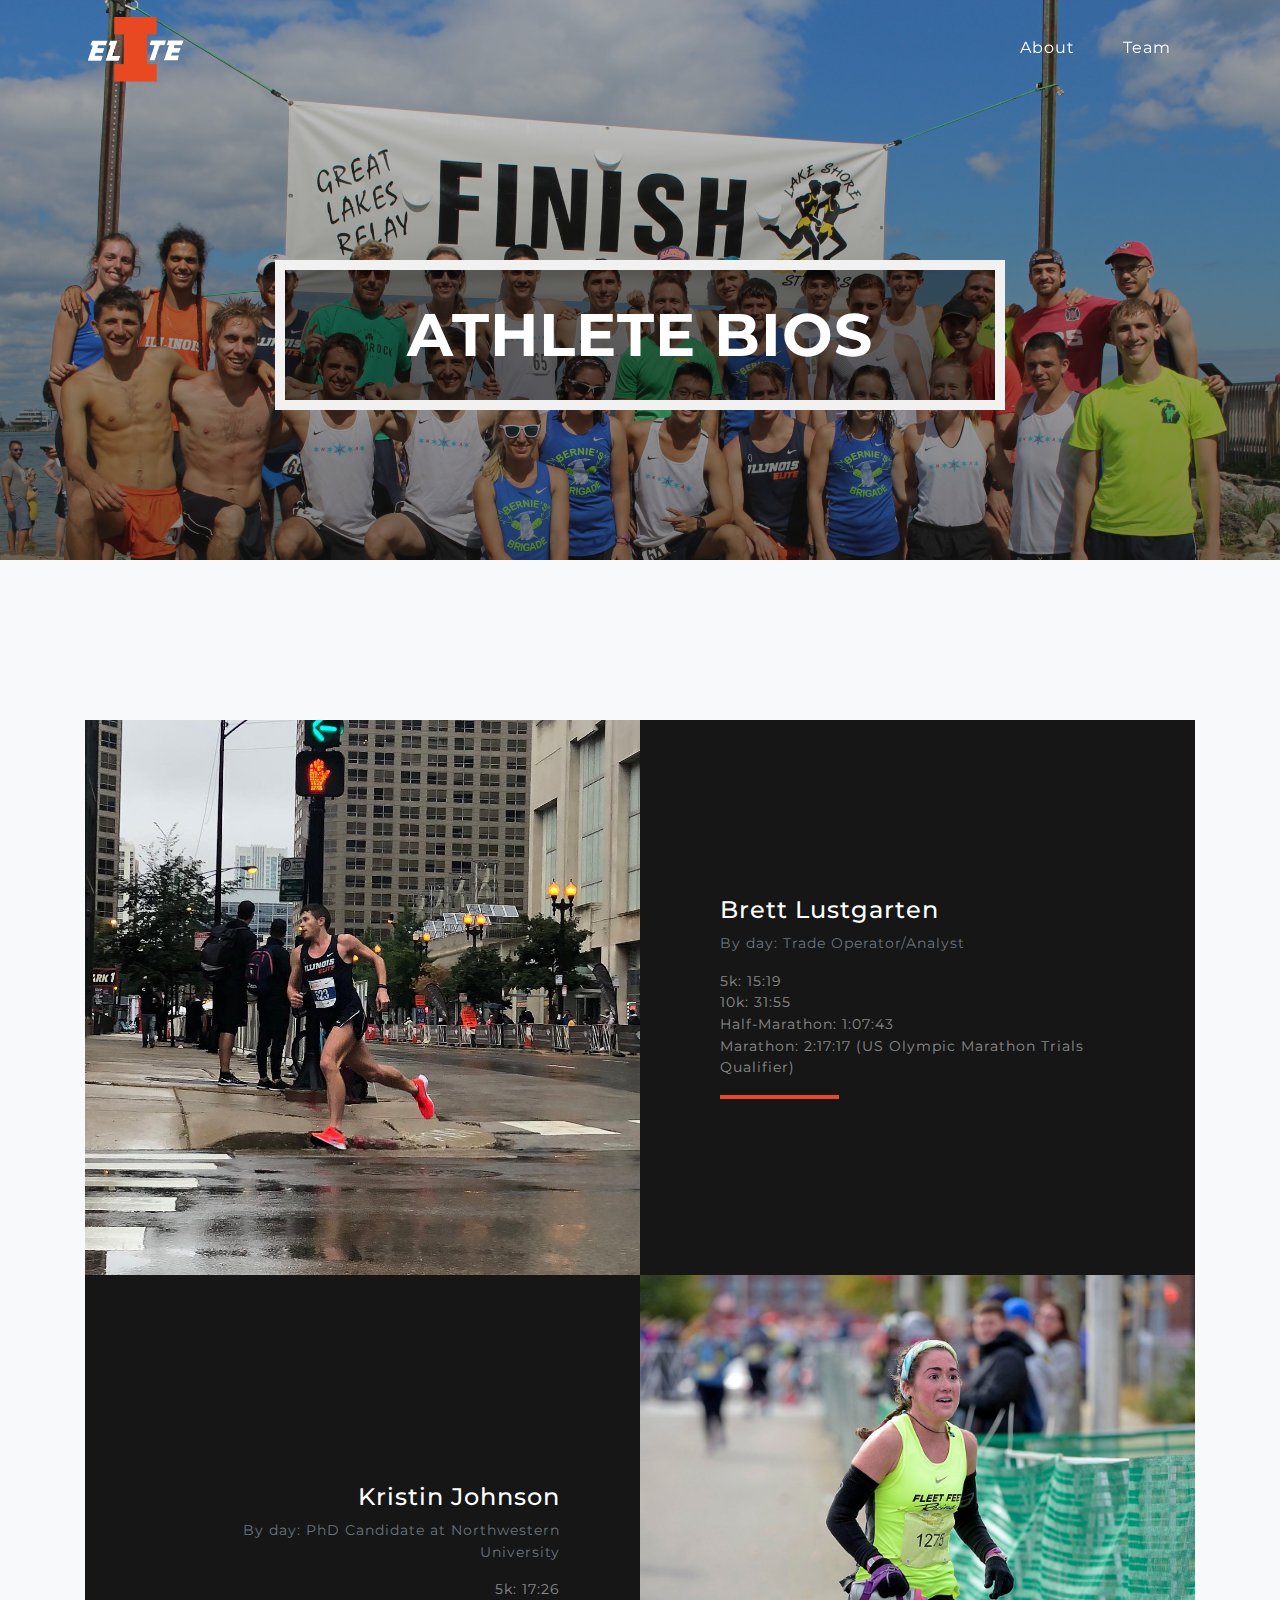
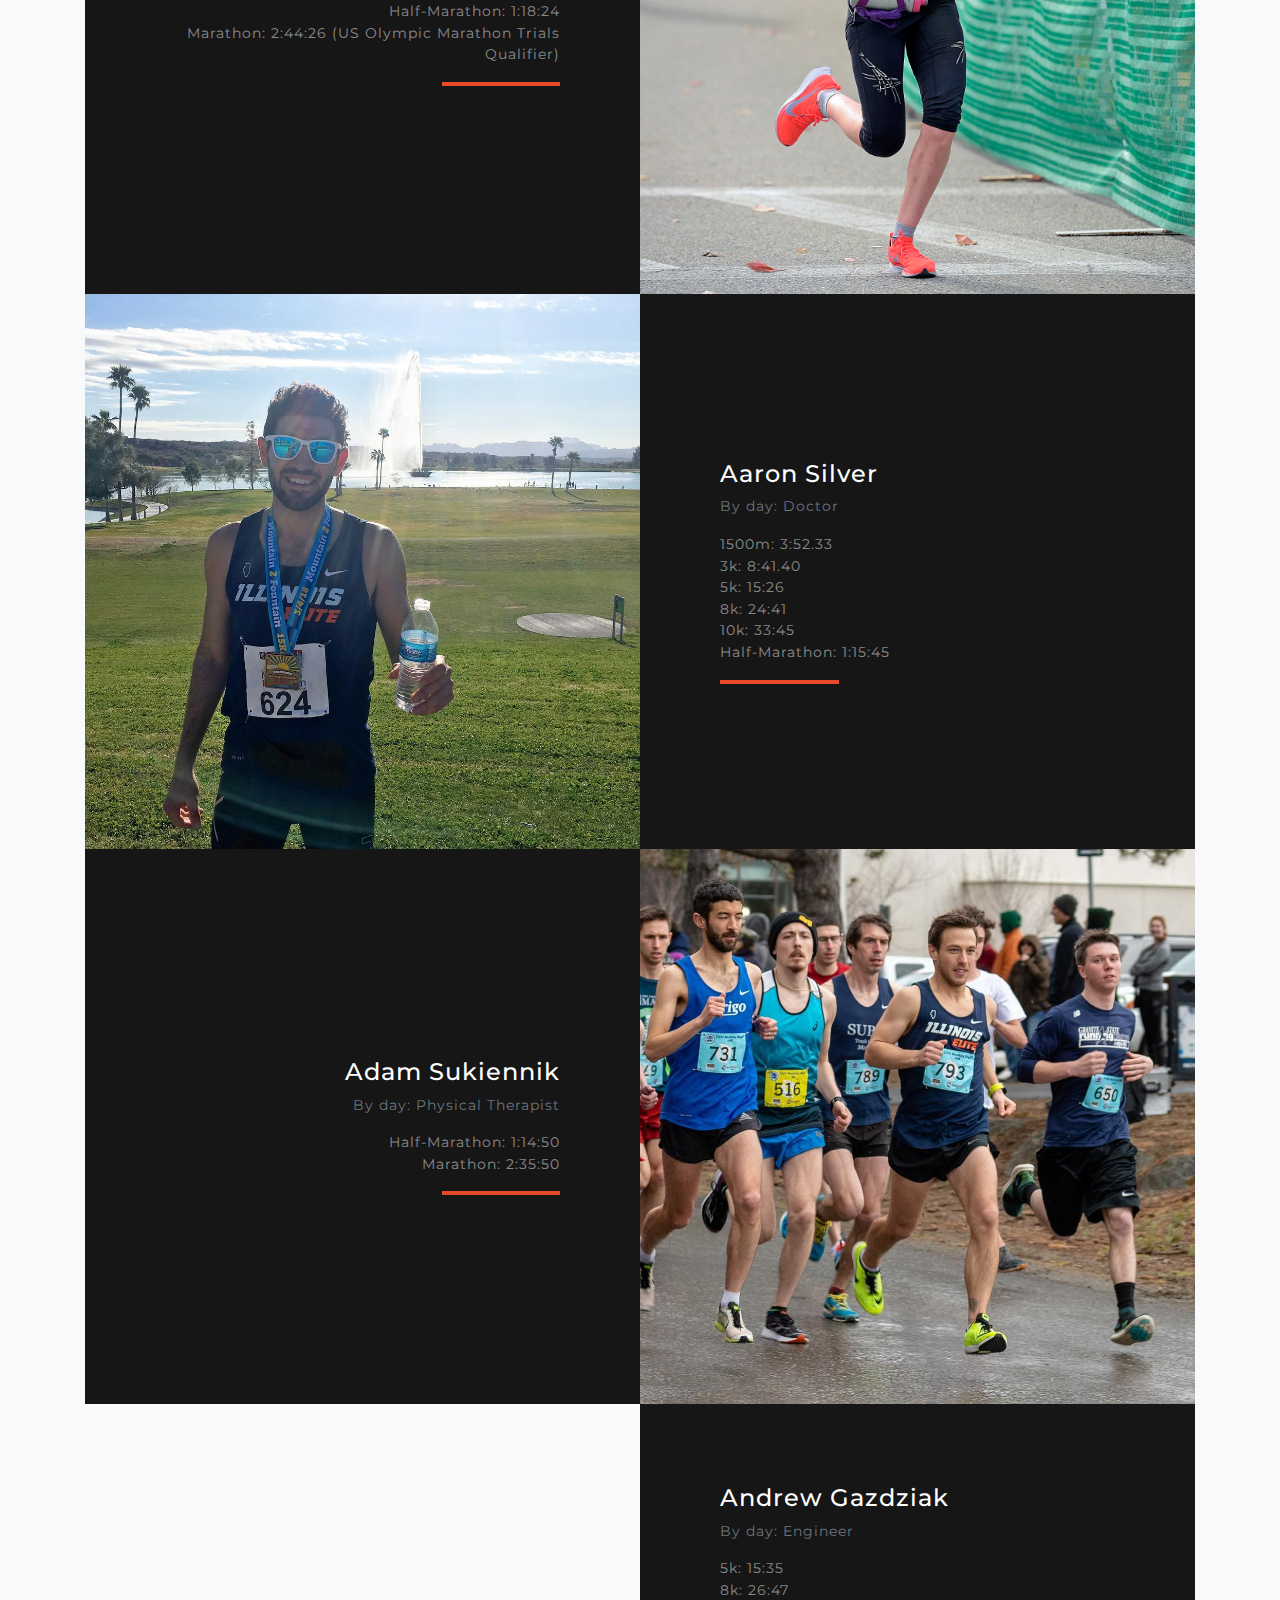
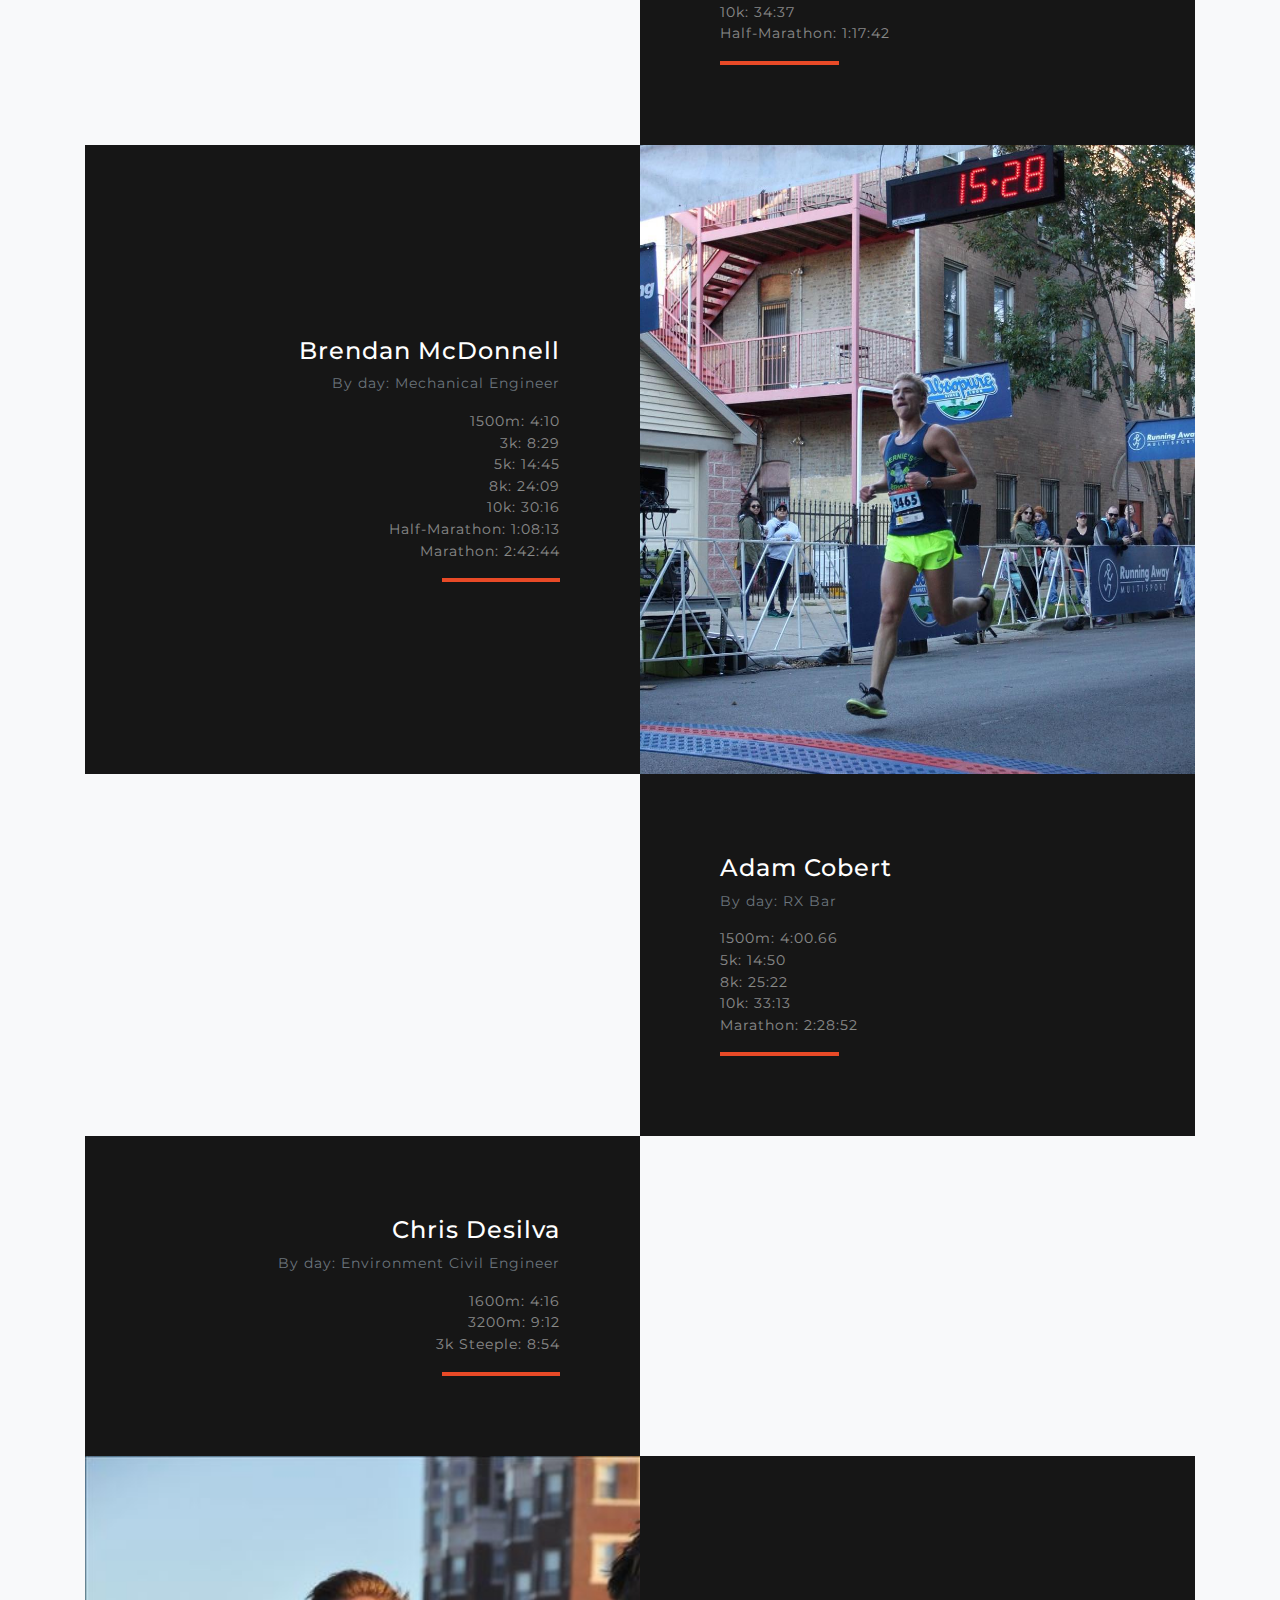
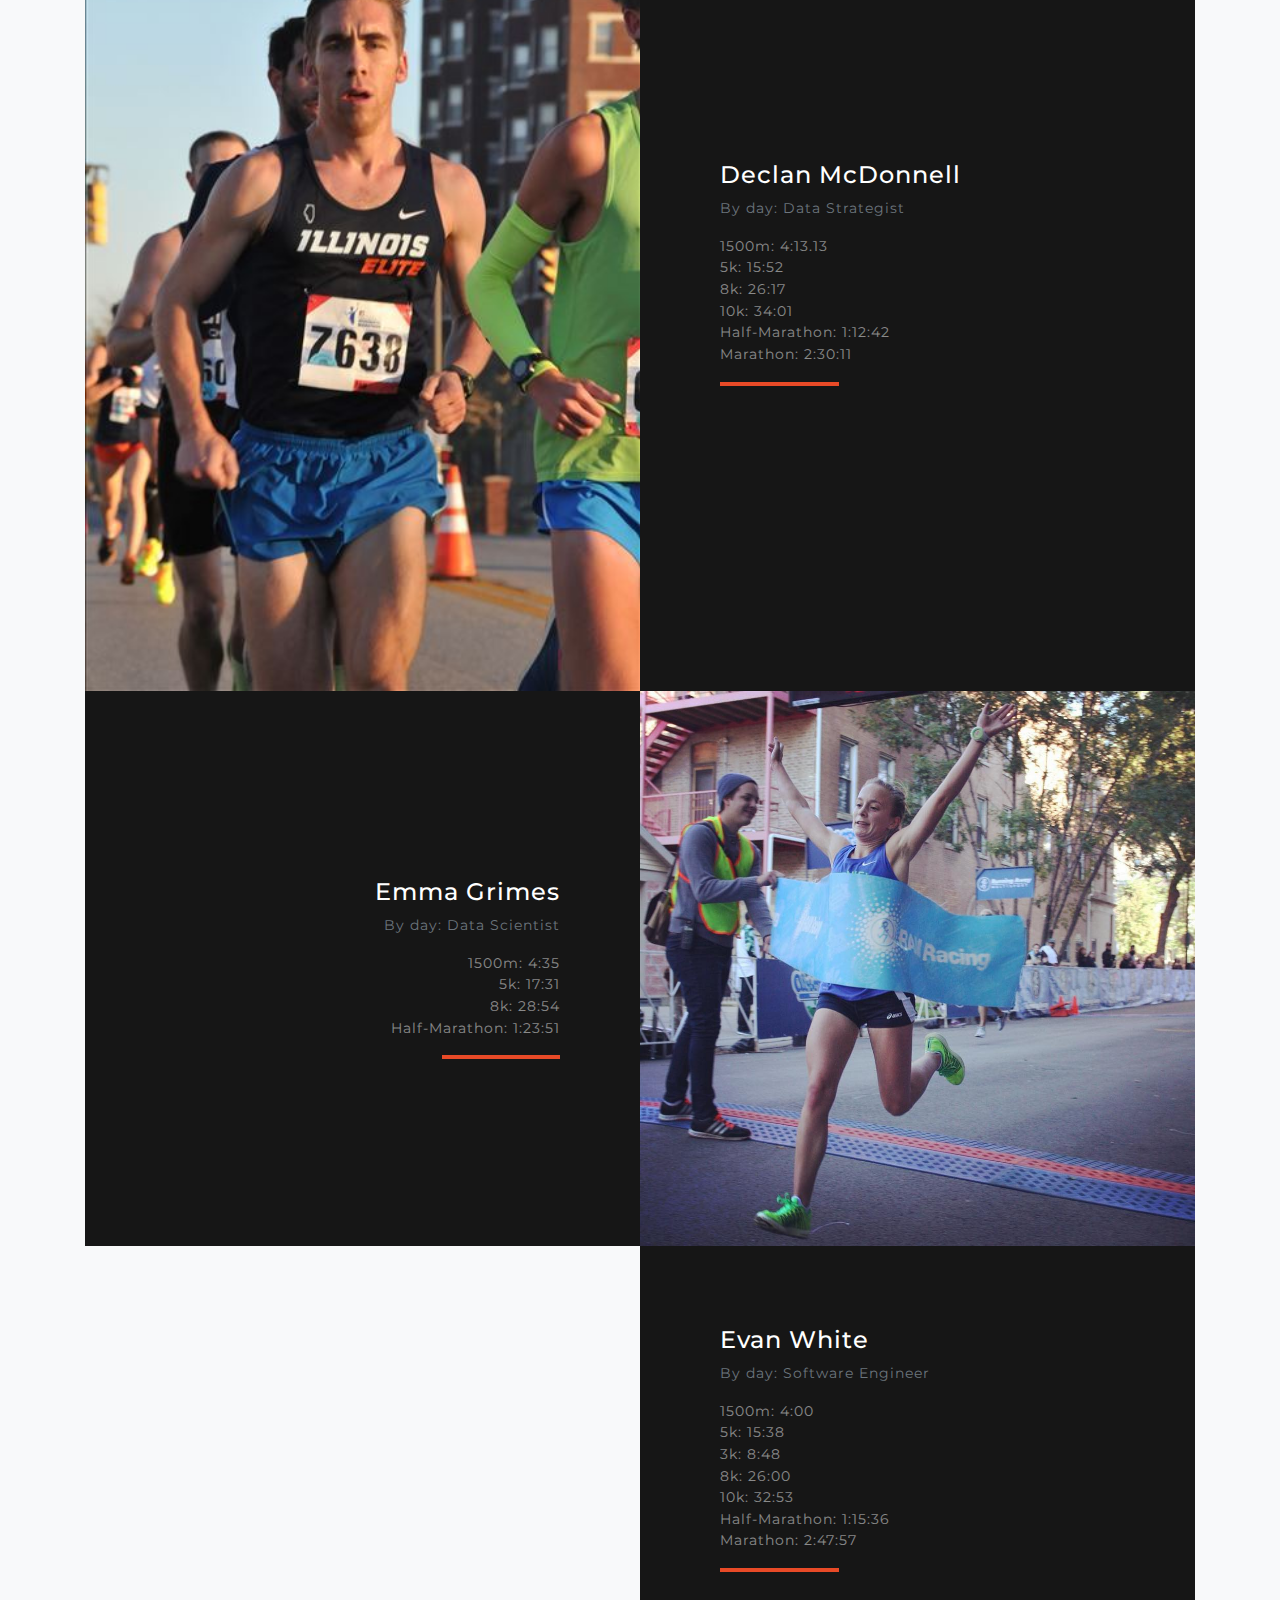
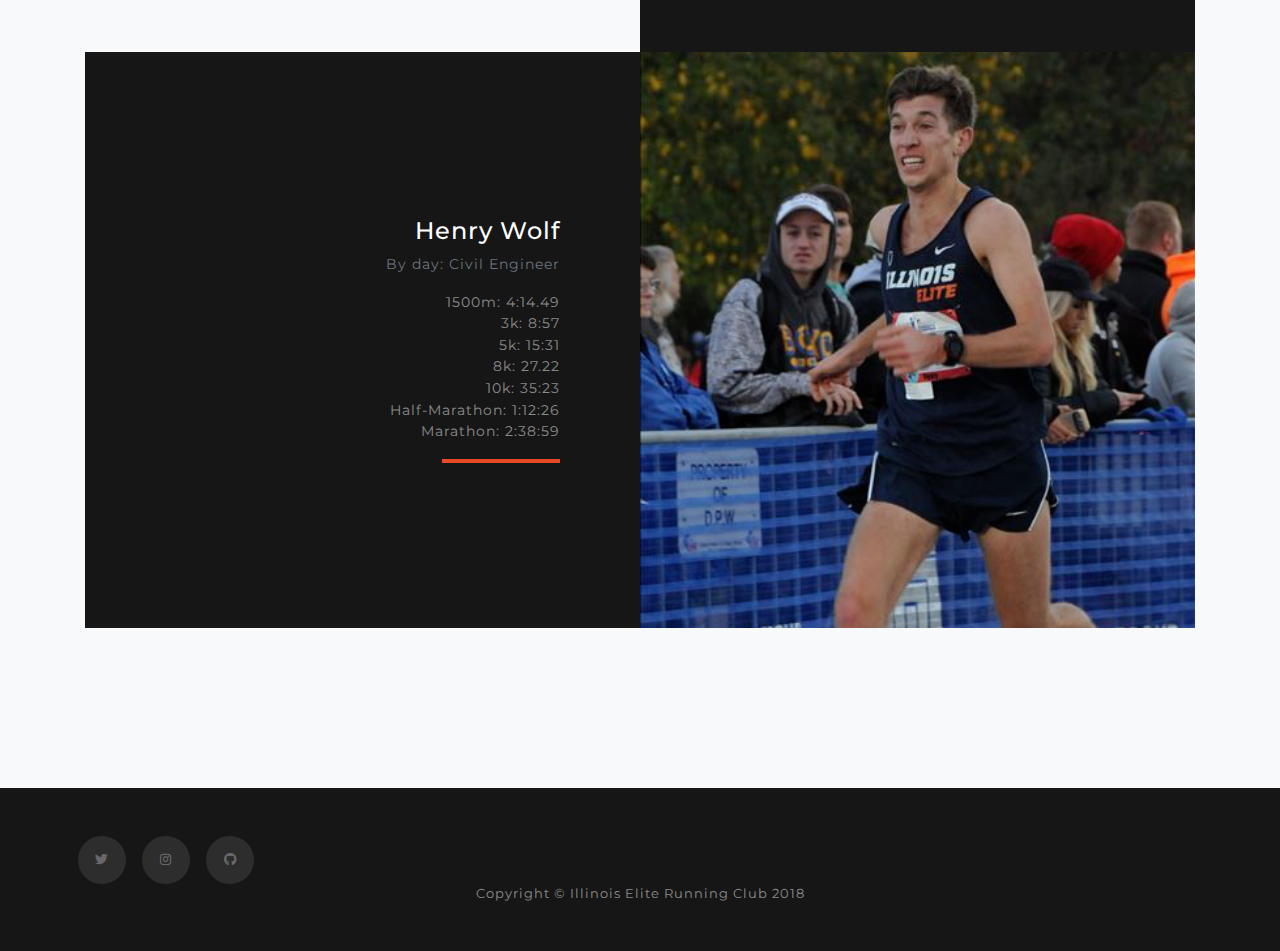
==== team.html @ a2a90471 "updated team profiles, separate team into separate entity page" ====
<!DOCTYPE html>
<html lang="en">

  <head>

    <meta charset="utf-8">
    <meta name="viewport" content="width=device-width, initial-scale=1, shrink-to-fit=no">
    <meta name="description" content="">
    <meta name="author" content="">

    <title>Illinois Elite</title>

    <!-- Bootstrap core CSS -->
    <link href="vendor/bootstrap/css/bootstrap.min.css" rel="stylesheet">

    <!-- Custom fonts for this template -->
    <link href="vendor/fontawesome-free/css/all.min.css" rel="stylesheet">
    <link href="https://fonts.googleapis.com/css?family=Varela+Round" rel="stylesheet">
    <link href="https://fonts.googleapis.com/css?family=Montserrat:400,500,600,700,800" rel="stylesheet">

    <!-- Custom styles for this template -->
    <link href="css/grayscale.css" rel="stylesheet">

  </head>

  <body id="page-top">

    <!-- Navigation -->
    <nav class="navbar navbar-expand-lg navbar-light fixed-top" id="mainNav">
      <div class="container">
        <a class="navbar-brand js-scroll-trigger" href="index.html">
          <img src="img/elite_sigil.png" width="100" height="80" alt=""></a>
        <button class="navbar-toggler navbar-toggler-right" type="button" data-toggle="collapse" data-target="#navbarResponsive" aria-controls="navbarResponsive" aria-expanded="false" aria-label="Toggle navigation">
          Menu
          <i class="fas fa-bars"></i>
        </button>
        <div class="collapse navbar-collapse" id="navbarResponsive">
          <ul class="navbar-nav ml-auto">
            <li class="nav-item">
              <a class="nav-link js-scroll-trigger" href="index.html">About</a>
            </li>
            <li class="nav-item">
              <a class="nav-link js-scroll-trigger" href="#team">Team</a>
            </li>
          </ul>
        </div>
      </div>
    </nav>

    <!-- About Section -->
    <section id="team" class="team-section text-center">
      <div class="container">
        <div class="row">
          <div class="col-lg-8 mx-auto">
            <div class="bg-text">ATHLETE BIOS</div>
            <!-- <p class="text-white-50">We are a team that embodies running as a lifestyle. We strive to inspire and push each other to keep the pace honest.</p> -->
          </div>
        </div>
        <!-- <img src="img/team_oktoberfast.png" class="img-fluid" alt=""> -->
      </div>
    </section>

    <!-- Teams Section -->
    <section id="team" class="projects-section bg-light">
      <div class="container">

        <!-- <div id="myBtnContainer">
          <button class="btn active" onclick="filterSelection('all')"> Show all</button>
          <button class="btn" onclick="filterSelection('men')"> Men</button>
          <button class="btn" onclick="filterSelection('women')"> Women</button>
        </div> -->

        <!-- Project One Row -->
        <div class="row justify-content-center no-gutters mb-5 mb-lg-0 filterDiv men">
          <div class="col-lg-6">
            <img class="img-fluid" src="img/members/brett_lustgarten_1.jpg" alt="">
          </div>
          <div class="col-lg-6">
            <div class="bg-black text-center h-100 project">
              <div class="d-flex h-100">
                <div class="project-text w-100 my-auto text-center text-lg-left">
                  <h4 class="text-white">Brett Lustgarten</h4>
                  <p class="text-muted">By day: Trade Operator/Analyst</p>
                  <p class="mb-0 text-white-50">
                    5k: 15:19
                  </p>
                  <p class="mb-0 text-white-50">
                    10k: 31:55
                  </p>
                  <p class="mb-0 text-white-50">
                    Half-Marathon: 1:07:43
                  </p>
                  <p class="mb-0 text-white-50">
                    Marathon: 2:17:17 (US Olympic Marathon Trials Qualifier)
                  </p>
                  <hr class="d-none d-lg-block mb-0 ml-0">
                </div>
              </div>
            </div>
          </div>
        </div>

        <!-- Project Two Row -->
        <div class="row justify-content-center no-gutters filterDiv women">
          <div class="col-lg-6">
            <img class="img-fluid" src="img/members/kristin_johnson_2.png" alt="">
          </div>
          <div class="col-lg-6 order-lg-first">
            <div class="bg-black text-center h-100 project">
              <div class="d-flex h-100">
                <div class="project-text w-100 my-auto text-center text-lg-right">
                  <h4 class="text-white">Kristin Johnson</h4>
                  <p class="text-muted">By day: PhD Candidate at Northwestern University</p>
                  <p class="mb-0 text-white-50">
                    5k: 17:26
                  </p>
                  <p class="mb-0 text-white-50">
                    Half-Marathon: 1:18:24
                  </p>
                  <p class="mb-0 text-white-50">
                    Marathon: 2:44:26 (US Olympic Marathon Trials Qualifier)
                  </p>
                  <hr class="d-none d-lg-block mb-0 mr-0">
                </div>
              </div>
            </div>
          </div>
        </div>

        <!-- Project Three Row -->
        <div class="row justify-content-center no-gutters mb-5 mb-lg-0 filterDiv men">
          <div class="col-lg-6">
            <img class="img-fluid" src="img/members/aaron_silver_1.jpg" alt="">
          </div>
          <div class="col-lg-6">
            <div class="bg-black text-center h-100 project">
              <div class="d-flex h-100">
                <div class="project-text w-100 my-auto text-center text-lg-left">
                  <h4 class="text-white">Aaron Silver</h4>
                  <p class="text-muted">By day: Doctor</p>
                  <p class="mb-0 text-white-50">
                    1500m: 3:52.33
                  </p>
                  <p class="mb-0 text-white-50">
                    3k: 8:41.40
                  </p>
                  <p class="mb-0 text-white-50">
                    5k: 15:26
                  </p>
                  <p class="mb-0 text-white-50">
                    8k: 24:41
                  </p>
                  <p class="mb-0 text-white-50">
                    10k: 33:45
                  </p>
                  <p class="mb-0 text-white-50">
                    Half-Marathon: 1:15:45
                  </p>
                  <hr class="d-none d-lg-block mb-0 ml-0">
                </div>
              </div>
            </div>
          </div>
        </div>

        <!-- Project Four Row -->
        <div class="row justify-content-center no-gutters filterDiv men">
          <div class="col-lg-6">
            <img class="img-fluid" src="img/members/sookie_1.jpg" alt="">
          </div>
          <div class="col-lg-6 order-lg-first">
            <div class="bg-black text-center h-100 project">
              <div class="d-flex h-100">
                <div class="project-text w-100 my-auto text-center text-lg-right">
                  <h4 class="text-white">Adam Sukiennik</h4>
                  <p class="text-muted">By day: Physical Therapist</p>
                  <p class="mb-0 text-white-50">
                    Half-Marathon: 1:14:50
                  </p>
                  <p class="mb-0 text-white-50">
                    Marathon: 2:35:50
                  </p>
                  <hr class="d-none d-lg-block mb-0 mr-0">
                </div>
              </div>
            </div>
          </div>
        </div>

        <!-- Project Three Row -->
        <div class="row justify-content-center no-gutters mb-5 mb-lg-0 filterDiv men">
          <div class="col-lg-6">
            <img class="img-fluid" src="img/members/gadz_1.png" alt="">
          </div>
          <div class="col-lg-6">
            <div class="bg-black text-center h-100 project">
              <div class="d-flex h-100">
                <div class="project-text w-100 my-auto text-center text-lg-left">
                  <h4 class="text-white">Andrew Gazdziak</h4>
                  <p class="text-muted">By day: Engineer</p>
                  <p class="mb-0 text-white-50">
                    5k: 15:35
                  </p>
                  <p class="mb-0 text-white-50">
                    8k: 26:47
                  </p>
                  <p class="mb-0 text-white-50">
                    10k: 34:37
                  </p>
                  <p class="mb-0 text-white-50">
                    Half-Marathon: 1:17:42
                  </p>
                  <hr class="d-none d-lg-block mb-0 ml-0">
                </div>
              </div>
            </div>
          </div>
        </div>

        <!-- Project Four Row -->
        <div class="row justify-content-center no-gutters filterDiv men">
          <div class="col-lg-6">
            <img class="img-fluid" src="img/members/brendan_1.jpg" alt="">
          </div>
          <div class="col-lg-6 order-lg-first">
            <div class="bg-black text-center h-100 project">
              <div class="d-flex h-100">
                <div class="project-text w-100 my-auto text-center text-lg-right">
                  <h4 class="text-white">Brendan McDonnell</h4>
                  <p class="text-muted">By day: Mechanical Engineer</p>
                  <p class="mb-0 text-white-50">
                    1500m: 4:10
                  </p>
                  <p class="mb-0 text-white-50">
                    3k: 8:29
                  </p>
                  <p class="mb-0 text-white-50">
                    5k: 14:45
                  </p>
                  <p class="mb-0 text-white-50">
                    8k: 24:09
                  </p>
                  <p class="mb-0 text-white-50">
                    10k: 30:16
                  </p>
                  <p class="mb-0 text-white-50">
                    Half-Marathon: 1:08:13
                  </p>
                  <p class="mb-0 text-white-50">
                    Marathon:  2:42:44
                  </p>
                  <hr class="d-none d-lg-block mb-0 mr-0">
                </div>
              </div>
            </div>
          </div>
        </div>

        <!-- Project Three Row -->
        <div class="row justify-content-center no-gutters mb-5 mb-lg-0 filterDiv men">
          <div class="col-lg-6">
            <img class="img-fluid" src="img/members/adam_cobert_1.png" alt="">
          </div>
          <div class="col-lg-6">
            <div class="bg-black text-center h-100 project">
              <div class="d-flex h-100">
                <div class="project-text w-100 my-auto text-center text-lg-left">
                  <h4 class="text-white">Adam Cobert</h4>
                  <p class="text-muted">By day: RX Bar</p>
                  <p class="mb-0 text-white-50">
                    1500m: 4:00.66
                  </p>
                  <p class="mb-0 text-white-50">
                    5k: 14:50
                  </p>
                  <p class="mb-0 text-white-50">
                    8k: 25:22
                  </p>
                  <p class="mb-0 text-white-50">
                    10k: 33:13
                  </p>
                  <p class="mb-0 text-white-50">
                    Marathon: 2:28:52
                  </p>
                  <hr class="d-none d-lg-block mb-0 ml-0">
                </div>
              </div>
            </div>
          </div>
        </div>

        <!-- Project Four Row -->
        <div class="row justify-content-center no-gutters filterDiv men">
          <div class="col-lg-6">
            <img class="img-fluid" src="img/members/desilva_1.png" alt="">
          </div>
          <div class="col-lg-6 order-lg-first">
            <div class="bg-black text-center h-100 project">
              <div class="d-flex h-100">
                <div class="project-text w-100 my-auto text-center text-lg-right">
                  <h4 class="text-white">Chris Desilva</h4>
                  <p class="text-muted">By day: Environment Civil Engineer</p>
                  <p class="mb-0 text-white-50">
                    1600m: 4:16
                  </p>
                  <p class="mb-0 text-white-50">
                    3200m: 9:12
                  </p>
                  <p class="mb-0 text-white-50">
                    3k Steeple: 8:54
                  </p>
                  <hr class="d-none d-lg-block mb-0 mr-0">
                </div>
              </div>
            </div>
          </div>
        </div>

        <!-- Project Three Row -->
        <div class="row justify-content-center no-gutters mb-5 mb-lg-0 filterDiv men">
          <div class="col-lg-6">
            <img class="img-fluid" src="img/members/declan_1.jpg" alt="" style="width:100%">
          </div>
          <div class="col-lg-6">
            <div class="bg-black text-center h-100 project">
              <div class="d-flex h-100">
                <div class="project-text w-100 my-auto text-center text-lg-left">
                  <h4 class="text-white">Declan McDonnell</h4>
                  <p class="text-muted">By day: Data Strategist</p>
                  <p class="mb-0 text-white-50">
                    1500m: 4:13.13
                  </p>
                  <p class="mb-0 text-white-50">
                    5k: 15:52
                  </p>
                  <p class="mb-0 text-white-50">
                    8k: 26:17
                  </p>
                  <p class="mb-0 text-white-50">
                    10k: 34:01
                  </p>
                  <p class="mb-0 text-white-50">
                    Half-Marathon: 1:12:42
                  </p>
                  <p class="mb-0 text-white-50">
                    Marathon: 2:30:11
                  </p>
                  <hr class="d-none d-lg-block mb-0 ml-0">
                </div>
              </div>
            </div>
          </div>
        </div>

        <!-- Project Four Row -->
        <div class="row justify-content-center no-gutters filterDiv women">
          <div class="col-lg-6">
            <img class="img-fluid" src="img/members/emma_grimes_1.jpg" alt="">
          </div>
          <div class="col-lg-6 order-lg-first">
            <div class="bg-black text-center h-100 project">
              <div class="d-flex h-100">
                <div class="project-text w-100 my-auto text-center text-lg-right">
                  <h4 class="text-white">Emma Grimes</h4>
                  <p class="text-muted">By day: Data Scientist</p>
                  <p class="mb-0 text-white-50">
                    1500m: 4:35
                  </p>
                  <p class="mb-0 text-white-50">
                    5k: 17:31
                  </p>
                  <p class="mb-0 text-white-50">
                    8k: 28:54
                  </p>
                  <p class="mb-0 text-white-50">
                    Half-Marathon: 1:23:51
                  </p>
                  <hr class="d-none d-lg-block mb-0 mr-0">
                </div>
              </div>
            </div>
          </div>
        </div>

        <!-- Project Three Row -->
        <div class="row justify-content-center no-gutters mb-5 mb-lg-0 filterDiv men">
          <div class="col-lg-6">
            <img class="img-fluid" src="img/members/evan_white_1.png" alt="">
          </div>
          <div class="col-lg-6">
            <div class="bg-black text-center h-100 project">
              <div class="d-flex h-100">
                <div class="project-text w-100 my-auto text-center text-lg-left">
                  <h4 class="text-white">Evan White</h4>
                  <p class="text-muted">By day: Software Engineer</p>
                  <p class="mb-0 text-white-50">
                    1500m: 4:00
                  </p>
                  <p class="mb-0 text-white-50">
                    5k: 15:38
                  </p>
                  <p class="mb-0 text-white-50">
                    3k: 8:48
                  </p>
                  <p class="mb-0 text-white-50">
                    8k: 26:00
                  </p>
                  <p class="mb-0 text-white-50">
                    10k: 32:53
                  </p>
                  <p class="mb-0 text-white-50">
                    Half-Marathon: 1:15:36
                  </p>
                  <p class="mb-0 text-white-50">
                    Marathon: 2:47:57
                  </p>
                  <hr class="d-none d-lg-block mb-0 ml-0">
                </div>
              </div>
            </div>
          </div>
        </div>

        <!-- Project Four Row -->
        <div class="row justify-content-center no-gutters filterDiv men">
          <div class="col-lg-6">
            <img class="img-fluid" src="img/members/henry_wolf_1.png" alt="" style="width:100%">
          </div>
          <div class="col-lg-6 order-lg-first">
            <div class="bg-black text-center h-100 project">
              <div class="d-flex h-100">
                <div class="project-text w-100 my-auto text-center text-lg-right">
                  <h4 class="text-white">Henry Wolf</h4>
                  <p class="text-muted">By day: Civil Engineer</p>
                  <p class="mb-0 text-white-50">
                    1500m: 4:14.49
                  </p>
                  <p class="mb-0 text-white-50">
                    3k: 8:57
                  </p>
                  <p class="mb-0 text-white-50">
                    5k: 15:31
                  </p>
                  <p class="mb-0 text-white-50">
                    8k: 27.22
                  </p>
                  <p class="mb-0 text-white-50">
                    10k: 35:23
                  </p>
                  <p class="mb-0 text-white-50">
                    Half-Marathon: 1:12:26
                  </p>
                  <p class="mb-0 text-white-50">
                    Marathon: 2:38:59
                  </p>
                  <hr class="d-none d-lg-block mb-0 mr-0">
                </div>
              </div>
            </div>
          </div>
        </div>

      </div>
    </section>

    <!-- Footer -->
    <footer class="bg-black small text-center text-white-50">
      <div class="container">
        <div class="row">
          <div class="social d-flex justify-content-center">
            <a href="https://twitter.com/ILELITE_RC" target="_blank" class="mx-2">
              <i class="fab fa-twitter"></i>
            </a>
            <a href="https://www.instagram.com/illeliterunning/" target="_blank" class="mx-2">
              <i class="fab fa-instagram"></i>
            </a>
            <a href="#" class="mx-2">
              <i class="fab fa-github"></i>
            </a>
          </div>
        </div>
        Copyright &copy; Illinois Elite Running Club 2018
      </div>
    </footer>

    <!-- Bootstrap core JavaScript -->
    <script src="vendor/jquery/jquery.min.js"></script>
    <script src="vendor/bootstrap/js/bootstrap.bundle.min.js"></script>

    <!-- Plugin JavaScript -->
    <script src="vendor/jquery-easing/jquery.easing.min.js"></script>

    <!-- Custom scripts for this template -->
    <script src="js/grayscale.min.js"></script>

    <script>
      filterSelection("all")
      function filterSelection(c) {
        var x, i;
        x = document.getElementsByClassName("filterDiv");
        if (c == "all") c = "";
        for (i = 0; i < x.length; i++) {
          w3RemoveClass(x[i], "show");
          if (x[i].className.indexOf(c) > -1) w3AddClass(x[i], "show");
        }
      }

      function w3AddClass(element, name) {
        var i, arr1, arr2;
        arr1 = element.className.split(" ");
        arr2 = name.split(" ");
        for (i = 0; i < arr2.length; i++) {
          if (arr1.indexOf(arr2[i]) == -1) {element.className += " " + arr2[i];}
        }
      }

      function w3RemoveClass(element, name) {
        var i, arr1, arr2;
        arr1 = element.className.split(" ");
        arr2 = name.split(" ");
        for (i = 0; i < arr2.length; i++) {
          while (arr1.indexOf(arr2[i]) > -1) {
            arr1.splice(arr1.indexOf(arr2[i]), 1);
          }
        }
        element.className = arr1.join(" ");
      }

      // Add active class to the current button (highlight it)
      var btnContainer = document.getElementById("myBtnContainer");
      var btns = btnContainer.getElementsByClassName("btn");
      for (var i = 0; i < btns.length; i++) {
        btns[i].addEventListener("click", function(){
          var current = document.getElementsByClassName("active");
          current[0].className = current[0].className.replace(" active", "");
          this.className += " active";
        });
      }
      </script>

  </body>

</html>
---- vendor/fontawesome-free/css/all.min.css ----
/*!
 * Font Awesome Free 5.3.1 by @fontawesome - https://fontawesome.com
 * License - https://fontawesome.com/license/free (Icons: CC BY 4.0, Fonts: SIL OFL 1.1, Code: MIT License)
 */
.fa,.fab,.fal,.far,.fas{-moz-osx-font-smoothing:grayscale;-webkit-font-smoothing:antialiased;display:inline-block;font-style:normal;font-variant:normal;text-rendering:auto;line-height:1}.fa-lg{font-size:1.33333em;line-height:.75em;vertical-align:-.0667em}.fa-xs{font-size:.75em}.fa-sm{font-size:.875em}.fa-1x{font-size:1em}.fa-2x{font-size:2em}.fa-3x{font-size:3em}.fa-4x{font-size:4em}.fa-5x{font-size:5em}.fa-6x{font-size:6em}.fa-7x{font-size:7em}.fa-8x{font-size:8em}.fa-9x{font-size:9em}.fa-10x{font-size:10em}.fa-fw{text-align:center;width:1.25em}.fa-ul{list-style-type:none;margin-left:2.5em;padding-left:0}.fa-ul>li{position:relative}.fa-li{left:-2em;position:absolute;text-align:center;width:2em;line-height:inherit}.fa-border{border:.08em solid #eee;border-radius:.1em;padding:.2em .25em .15em}.fa-pull-left{float:left}.fa-pull-right{float:right}.fa.fa-pull-left,.fab.fa-pull-left,.fal.fa-pull-left,.far.fa-pull-left,.fas.fa-pull-left{margin-right:.3em}.fa.fa-pull-right,.fab.fa-pull-right,.fal.fa-pull-right,.far.fa-pull-right,.fas.fa-pull-right{margin-left:.3em}.fa-spin{animation:fa-spin 2s infinite linear}.fa-pulse{animation:fa-spin 1s infinite steps(8)}@keyframes fa-spin{0%{transform:rotate(0deg)}to{transform:rotate(1turn)}}.fa-rotate-90{-ms-filter:"progid:DXImageTransform.Microsoft.BasicImage(rotation=1)";transform:rotate(90deg)}.fa-rotate-180{-ms-filter:"progid:DXImageTransform.Microsoft.BasicImage(rotation=2)";transform:rotate(180deg)}.fa-rotate-270{-ms-filter:"progid:DXImageTransform.Microsoft.BasicImage(rotation=3)";transform:rotate(270deg)}.fa-flip-horizontal{-ms-filter:"progid:DXImageTransform.Microsoft.BasicImage(rotation=0, mirror=1)";transform:scaleX(-1)}.fa-flip-vertical{transform:scaleY(-1)}.fa-flip-horizontal.fa-flip-vertical,.fa-flip-vertical{-ms-filter:"progid:DXImageTransform.Microsoft.BasicImage(rotation=2, mirror=1)"}.fa-flip-horizontal.fa-flip-vertical{transform:scale(-1)}:root .fa-flip-horizontal,:root .fa-flip-vertical,:root .fa-rotate-90,:root .fa-rotate-180,:root .fa-rotate-270{-webkit-filter:none;filter:none}.fa-stack{display:inline-block;height:2em;line-height:2em;position:relative;vertical-align:middle;width:2em}.fa-stack-1x,.fa-stack-2x{left:0;position:absolute;text-align:center;width:100%}.fa-stack-1x{line-height:inherit}.fa-stack-2x{font-size:2em}.fa-inverse{color:#fff}.fa-500px:before{content:"\f26e"}.fa-accessible-icon:before{content:"\f368"}.fa-accusoft:before{content:"\f369"}.fa-ad:before{content:"\f641"}.fa-address-book:before{content:"\f2b9"}.fa-address-card:before{content:"\f2bb"}.fa-adjust:before{content:"\f042"}.fa-adn:before{content:"\f170"}.fa-adversal:before{content:"\f36a"}.fa-affiliatetheme:before{content:"\f36b"}.fa-air-freshener:before{content:"\f5d0"}.fa-algolia:before{content:"\f36c"}.fa-align-center:before{content:"\f037"}.fa-align-justify:before{content:"\f039"}.fa-align-left:before{content:"\f036"}.fa-align-right:before{content:"\f038"}.fa-alipay:before{content:"\f642"}.fa-allergies:before{content:"\f461"}.fa-amazon:before{content:"\f270"}.fa-amazon-pay:before{content:"\f42c"}.fa-ambulance:before{content:"\f0f9"}.fa-american-sign-language-interpreting:before{content:"\f2a3"}.fa-amilia:before{content:"\f36d"}.fa-anchor:before{content:"\f13d"}.fa-android:before{content:"\f17b"}.fa-angellist:before{content:"\f209"}.fa-angle-double-down:before{content:"\f103"}.fa-angle-double-left:before{content:"\f100"}.fa-angle-double-right:before{content:"\f101"}.fa-angle-double-up:before{content:"\f102"}.fa-angle-down:before{content:"\f107"}.fa-angle-left:before{content:"\f104"}.fa-angle-right:before{content:"\f105"}.fa-angle-up:before{content:"\f106"}.fa-angry:before{content:"\f556"}.fa-angrycreative:before{content:"\f36e"}.fa-angular:before{content:"\f420"}.fa-ankh:before{content:"\f644"}.fa-app-store:before{content:"\f36f"}.fa-app-store-ios:before{content:"\f370"}.fa-apper:before{content:"\f371"}.fa-apple:before{content:"\f179"}.fa-apple-alt:before{content:"\f5d1"}.fa-apple-pay:before{content:"\f415"}.fa-archive:before{content:"\f187"}.fa-archway:before{content:"\f557"}.fa-arrow-alt-circle-down:before{content:"\f358"}.fa-arrow-alt-circle-left:before{content:"\f359"}.fa-arrow-alt-circle-right:before{content:"\f35a"}.fa-arrow-alt-circle-up:before{content:"\f35b"}.fa-arrow-circle-down:before{content:"\f0ab"}.fa-arrow-circle-left:before{content:"\f0a8"}.fa-arrow-circle-right:before{content:"\f0a9"}.fa-arrow-circle-up:before{content:"\f0aa"}.fa-arrow-down:before{content:"\f063"}.fa-arrow-left:before{content:"\f060"}.fa-arrow-right:before{content:"\f061"}.fa-arrow-up:before{content:"\f062"}.fa-arrows-alt:before{content:"\f0b2"}.fa-arrows-alt-h:before{content:"\f337"}.fa-arrows-alt-v:before{content:"\f338"}.fa-assistive-listening-systems:before{content:"\f2a2"}.fa-asterisk:before{content:"\f069"}.fa-asymmetrik:before{content:"\f372"}.fa-at:before{content:"\f1fa"}.fa-atlas:before{content:"\f558"}.fa-atom:before{content:"\f5d2"}.fa-audible:before{content:"\f373"}.fa-audio-description:before{content:"\f29e"}.fa-autoprefixer:before{content:"\f41c"}.fa-avianex:before{content:"\f374"}.fa-aviato:before{content:"\f421"}.fa-award:before{content:"\f559"}.fa-aws:before{content:"\f375"}.fa-backspace:before{content:"\f55a"}.fa-backward:before{content:"\f04a"}.fa-balance-scale:before{content:"\f24e"}.fa-ban:before{content:"\f05e"}.fa-band-aid:before{content:"\f462"}.fa-bandcamp:before{content:"\f2d5"}.fa-barcode:before{content:"\f02a"}.fa-bars:before{content:"\f0c9"}.fa-baseball-ball:before{content:"\f433"}.fa-basketball-ball:before{content:"\f434"}.fa-bath:before{content:"\f2cd"}.fa-battery-empty:before{content:"\f244"}.fa-battery-full:before{content:"\f240"}.fa-battery-half:before{content:"\f242"}.fa-battery-quarter:before{content:"\f243"}.fa-battery-three-quarters:before{content:"\f241"}.fa-bed:before{content:"\f236"}.fa-beer:before{content:"\f0fc"}.fa-behance:before{content:"\f1b4"}.fa-behance-square:before{content:"\f1b5"}.fa-bell:before{content:"\f0f3"}.fa-bell-slash:before{content:"\f1f6"}.fa-bezier-curve:before{content:"\f55b"}.fa-bible:before{content:"\f647"}.fa-bicycle:before{content:"\f206"}.fa-bimobject:before{content:"\f378"}.fa-binoculars:before{content:"\f1e5"}.fa-birthday-cake:before{content:"\f1fd"}.fa-bitbucket:before{content:"\f171"}.fa-bitcoin:before{content:"\f379"}.fa-bity:before{content:"\f37a"}.fa-black-tie:before{content:"\f27e"}.fa-blackberry:before{content:"\f37b"}.fa-blender:before{content:"\f517"}.fa-blind:before{content:"\f29d"}.fa-blogger:before{content:"\f37c"}.fa-blogger-b:before{content:"\f37d"}.fa-bluetooth:before{content:"\f293"}.fa-bluetooth-b:before{content:"\f294"}.fa-bold:before{content:"\f032"}.fa-bolt:before{content:"\f0e7"}.fa-bomb:before{content:"\f1e2"}.fa-bone:before{content:"\f5d7"}.fa-bong:before{content:"\f55c"}.fa-book:before{content:"\f02d"}.fa-book-open:before{content:"\f518"}.fa-book-reader:before{content:"\f5da"}.fa-bookmark:before{content:"\f02e"}.fa-bowling-ball:before{content:"\f436"}.fa-box:before{content:"\f466"}.fa-box-open:before{content:"\f49e"}.fa-boxes:before{content:"\f468"}.fa-braille:before{content:"\f2a1"}.fa-brain:before{content:"\f5dc"}.fa-briefcase:before{content:"\f0b1"}.fa-briefcase-medical:before{content:"\f469"}.fa-broadcast-tower:before{content:"\f519"}.fa-broom:before{content:"\f51a"}.fa-brush:before{content:"\f55d"}.fa-btc:before{content:"\f15a"}.fa-bug:before{content:"\f188"}.fa-building:before{content:"\f1ad"}.fa-bullhorn:before{content:"\f0a1"}.fa-bullseye:before{content:"\f140"}.fa-burn:before{content:"\f46a"}.fa-buromobelexperte:before{content:"\f37f"}.fa-bus:before{content:"\f207"}.fa-bus-alt:before{content:"\f55e"}.fa-business-time:before{content:"\f64a"}.fa-buysellads:before{content:"\f20d"}.fa-calculator:before{content:"\f1ec"}.fa-calendar:before{content:"\f133"}.fa-calendar-alt:before{content:"\f073"}.fa-calendar-check:before{content:"\f274"}.fa-calendar-minus:before{content:"\f272"}.fa-calendar-plus:before{content:"\f271"}.fa-calendar-times:before{content:"\f273"}.fa-camera:before{content:"\f030"}.fa-camera-retro:before{content:"\f083"}.fa-cannabis:before{content:"\f55f"}.fa-capsules:before{content:"\f46b"}.fa-car:before{content:"\f1b9"}.fa-car-alt:before{content:"\f5de"}.fa-car-battery:before{content:"\f5df"}.fa-car-crash:before{content:"\f5e1"}.fa-car-side:before{content:"\f5e4"}.fa-caret-down:before{content:"\f0d7"}.fa-caret-left:before{content:"\f0d9"}.fa-caret-right:before{content:"\f0da"}.fa-caret-square-down:before{content:"\f150"}.fa-caret-square-left:before{content:"\f191"}.fa-caret-square-right:before{content:"\f152"}.fa-caret-square-up:before{content:"\f151"}.fa-caret-up:before{content:"\f0d8"}.fa-cart-arrow-down:before{content:"\f218"}.fa-cart-plus:before{content:"\f217"}.fa-cc-amazon-pay:before{content:"\f42d"}.fa-cc-amex:before{content:"\f1f3"}.fa-cc-apple-pay:before{content:"\f416"}.fa-cc-diners-club:before{content:"\f24c"}.fa-cc-discover:before{content:"\f1f2"}.fa-cc-jcb:before{content:"\f24b"}.fa-cc-mastercard:before{content:"\f1f1"}.fa-cc-paypal:before{content:"\f1f4"}.fa-cc-stripe:before{content:"\f1f5"}.fa-cc-visa:before{content:"\f1f0"}.fa-centercode:before{content:"\f380"}.fa-certificate:before{content:"\f0a3"}.fa-chalkboard:before{content:"\f51b"}.fa-chalkboard-teacher:before{content:"\f51c"}.fa-charging-station:before{content:"\f5e7"}.fa-chart-area:before{content:"\f1fe"}.fa-chart-bar:before{content:"\f080"}.fa-chart-line:before{content:"\f201"}.fa-chart-pie:before{content:"\f200"}.fa-check:before{content:"\f00c"}.fa-check-circle:before{content:"\f058"}.fa-check-double:before{content:"\f560"}.fa-check-square:before{content:"\f14a"}.fa-chess:before{content:"\f439"}.fa-chess-bishop:before{content:"\f43a"}.fa-chess-board:before{content:"\f43c"}.fa-chess-king:before{content:"\f43f"}.fa-chess-knight:before{content:"\f441"}.fa-chess-pawn:before{content:"\f443"}.fa-chess-queen:before{content:"\f445"}.fa-chess-rook:before{content:"\f447"}.fa-chevron-circle-down:before{content:"\f13a"}.fa-chevron-circle-left:before{content:"\f137"}.fa-chevron-circle-right:before{content:"\f138"}.fa-chevron-circle-up:before{content:"\f139"}.fa-chevron-down:before{content:"\f078"}.fa-chevron-left:before{content:"\f053"}.fa-chevron-right:before{content:"\f054"}.fa-chevron-up:before{content:"\f077"}.fa-child:before{content:"\f1ae"}.fa-chrome:before{content:"\f268"}.fa-church:before{content:"\f51d"}.fa-circle:before{content:"\f111"}.fa-circle-notch:before{content:"\f1ce"}.fa-city:before{content:"\f64f"}.fa-clipboard:before{content:"\f328"}.fa-clipboard-check:before{content:"\f46c"}.fa-clipboard-list:before{content:"\f46d"}.fa-clock:before{content:"\f017"}.fa-clone:before{content:"\f24d"}.fa-closed-captioning:before{content:"\f20a"}.fa-cloud:before{content:"\f0c2"}.fa-cloud-download-alt:before{content:"\f381"}.fa-cloud-upload-alt:before{content:"\f382"}.fa-cloudscale:before{content:"\f383"}.fa-cloudsmith:before{content:"\f384"}.fa-cloudversify:before{content:"\f385"}.fa-cocktail:before{content:"\f561"}.fa-code:before{content:"\f121"}.fa-code-branch:before{content:"\f126"}.fa-codepen:before{content:"\f1cb"}.fa-codiepie:before{content:"\f284"}.fa-coffee:before{content:"\f0f4"}.fa-cog:before{content:"\f013"}.fa-cogs:before{content:"\f085"}.fa-coins:before{content:"\f51e"}.fa-columns:before{content:"\f0db"}.fa-comment:before{content:"\f075"}.fa-comment-alt:before{content:"\f27a"}.fa-comment-dollar:before{content:"\f651"}.fa-comment-dots:before{content:"\f4ad"}.fa-comment-slash:before{content:"\f4b3"}.fa-comments:before{content:"\f086"}.fa-comments-dollar:before{content:"\f653"}.fa-compact-disc:before{content:"\f51f"}.fa-compass:before{content:"\f14e"}.fa-compress:before{content:"\f066"}.fa-concierge-bell:before{content:"\f562"}.fa-connectdevelop:before{content:"\f20e"}.fa-contao:before{content:"\f26d"}.fa-cookie:before{content:"\f563"}.fa-cookie-bite:before{content:"\f564"}.fa-copy:before{content:"\f0c5"}.fa-copyright:before{content:"\f1f9"}.fa-couch:before{content:"\f4b8"}.fa-cpanel:before{content:"\f388"}.fa-creative-commons:before{content:"\f25e"}.fa-creative-commons-by:before{content:"\f4e7"}.fa-creative-commons-nc:before{content:"\f4e8"}.fa-creative-commons-nc-eu:before{content:"\f4e9"}.fa-creative-commons-nc-jp:before{content:"\f4ea"}.fa-creative-commons-nd:before{content:"\f4eb"}.fa-creative-commons-pd:before{content:"\f4ec"}.fa-creative-commons-pd-alt:before{content:"\f4ed"}.fa-creative-commons-remix:before{content:"\f4ee"}.fa-creative-commons-sa:before{content:"\f4ef"}.fa-creative-commons-sampling:before{content:"\f4f0"}.fa-creative-commons-sampling-plus:before{content:"\f4f1"}.fa-creative-commons-share:before{content:"\f4f2"}.fa-credit-card:before{content:"\f09d"}.fa-crop:before{content:"\f125"}.fa-crop-alt:before{content:"\f565"}.fa-cross:before{content:"\f654"}.fa-crosshairs:before{content:"\f05b"}.fa-crow:before{content:"\f520"}.fa-crown:before{content:"\f521"}.fa-css3:before{content:"\f13c"}.fa-css3-alt:before{content:"\f38b"}.fa-cube:before{content:"\f1b2"}.fa-cubes:before{content:"\f1b3"}.fa-cut:before{content:"\f0c4"}.fa-cuttlefish:before{content:"\f38c"}.fa-d-and-d:before{content:"\f38d"}.fa-dashcube:before{content:"\f210"}.fa-database:before{content:"\f1c0"}.fa-deaf:before{content:"\f2a4"}.fa-delicious:before{content:"\f1a5"}.fa-deploydog:before{content:"\f38e"}.fa-deskpro:before{content:"\f38f"}.fa-desktop:before{content:"\f108"}.fa-deviantart:before{content:"\f1bd"}.fa-dharmachakra:before{content:"\f655"}.fa-diagnoses:before{content:"\f470"}.fa-dice:before{content:"\f522"}.fa-dice-five:before{content:"\f523"}.fa-dice-four:before{content:"\f524"}.fa-dice-one:before{content:"\f525"}.fa-dice-six:before{content:"\f526"}.fa-dice-three:before{content:"\f527"}.fa-dice-two:before{content:"\f528"}.fa-digg:before{content:"\f1a6"}.fa-digital-ocean:before{content:"\f391"}.fa-digital-tachograph:before{content:"\f566"}.fa-directions:before{content:"\f5eb"}.fa-discord:before{content:"\f392"}.fa-discourse:before{content:"\f393"}.fa-divide:before{content:"\f529"}.fa-dizzy:before{content:"\f567"}.fa-dna:before{content:"\f471"}.fa-dochub:before{content:"\f394"}.fa-docker:before{content:"\f395"}.fa-dollar-sign:before{content:"\f155"}.fa-dolly:before{content:"\f472"}.fa-dolly-flatbed:before{content:"\f474"}.fa-donate:before{content:"\f4b9"}.fa-door-closed:before{content:"\f52a"}.fa-door-open:before{content:"\f52b"}.fa-dot-circle:before{content:"\f192"}.fa-dove:before{content:"\f4ba"}.fa-download:before{content:"\f019"}.fa-draft2digital:before{content:"\f396"}.fa-drafting-compass:before{content:"\f568"}.fa-draw-polygon:before{content:"\f5ee"}.fa-dribbble:before{content:"\f17d"}.fa-dribbble-square:before{content:"\f397"}.fa-dropbox:before{content:"\f16b"}.fa-drum:before{content:"\f569"}.fa-drum-steelpan:before{content:"\f56a"}.fa-drupal:before{content:"\f1a9"}.fa-dumbbell:before{content:"\f44b"}.fa-dyalog:before{content:"\f399"}.fa-earlybirds:before{content:"\f39a"}.fa-ebay:before{content:"\f4f4"}.fa-edge:before{content:"\f282"}.fa-edit:before{content:"\f044"}.fa-eject:before{content:"\f052"}.fa-elementor:before{content:"\f430"}.fa-ellipsis-h:before{content:"\f141"}.fa-ellipsis-v:before{content:"\f142"}.fa-ello:before{content:"\f5f1"}.fa-ember:before{content:"\f423"}.fa-empire:before{content:"\f1d1"}.fa-envelope:before{content:"\f0e0"}.fa-envelope-open:before{content:"\f2b6"}.fa-envelope-open-text:before{content:"\f658"}.fa-envelope-square:before{content:"\f199"}.fa-envira:before{content:"\f299"}.fa-equals:before{content:"\f52c"}.fa-eraser:before{content:"\f12d"}.fa-erlang:before{content:"\f39d"}.fa-ethereum:before{content:"\f42e"}.fa-etsy:before{content:"\f2d7"}.fa-euro-sign:before{content:"\f153"}.fa-exchange-alt:before{content:"\f362"}.fa-exclamation:before{content:"\f12a"}.fa-exclamation-circle:before{content:"\f06a"}.fa-exclamation-triangle:before{content:"\f071"}.fa-expand:before{content:"\f065"}.fa-expand-arrows-alt:before{content:"\f31e"}.fa-expeditedssl:before{content:"\f23e"}.fa-external-link-alt:before{content:"\f35d"}.fa-external-link-square-alt:before{content:"\f360"}.fa-eye:before{content:"\f06e"}.fa-eye-dropper:before{content:"\f1fb"}.fa-eye-slash:before{content:"\f070"}.fa-facebook:before{content:"\f09a"}.fa-facebook-f:before{content:"\f39e"}.fa-facebook-messenger:before{content:"\f39f"}.fa-facebook-square:before{content:"\f082"}.fa-fast-backward:before{content:"\f049"}.fa-fast-forward:before{content:"\f050"}.fa-fax:before{content:"\f1ac"}.fa-feather:before{content:"\f52d"}.fa-feather-alt:before{content:"\f56b"}.fa-female:before{content:"\f182"}.fa-fighter-jet:before{content:"\f0fb"}.fa-file:before{content:"\f15b"}.fa-file-alt:before{content:"\f15c"}.fa-file-archive:before{content:"\f1c6"}.fa-file-audio:before{content:"\f1c7"}.fa-file-code:before{content:"\f1c9"}.fa-file-contract:before{content:"\f56c"}.fa-file-download:before{content:"\f56d"}.fa-file-excel:before{content:"\f1c3"}.fa-file-export:before{content:"\f56e"}.fa-file-image:before{content:"\f1c5"}.fa-file-import:before{content:"\f56f"}.fa-file-invoice:before{content:"\f570"}.fa-file-invoice-dollar:before{content:"\f571"}.fa-file-medical:before{content:"\f477"}.fa-file-medical-alt:before{content:"\f478"}.fa-file-pdf:before{content:"\f1c1"}.fa-file-powerpoint:before{content:"\f1c4"}.fa-file-prescription:before{content:"\f572"}.fa-file-signature:before{content:"\f573"}.fa-file-upload:before{content:"\f574"}.fa-file-video:before{content:"\f1c8"}.fa-file-word:before{content:"\f1c2"}.fa-fill:before{content:"\f575"}.fa-fill-drip:before{content:"\f576"}.fa-film:before{content:"\f008"}.fa-filter:before{content:"\f0b0"}.fa-fingerprint:before{content:"\f577"}.fa-fire:before{content:"\f06d"}.fa-fire-extinguisher:before{content:"\f134"}.fa-firefox:before{content:"\f269"}.fa-first-aid:before{content:"\f479"}.fa-first-order:before{content:"\f2b0"}.fa-first-order-alt:before{content:"\f50a"}.fa-firstdraft:before{content:"\f3a1"}.fa-fish:before{content:"\f578"}.fa-flag:before{content:"\f024"}.fa-flag-checkered:before{content:"\f11e"}.fa-flask:before{content:"\f0c3"}.fa-flickr:before{content:"\f16e"}.fa-flipboard:before{content:"\f44d"}.fa-flushed:before{content:"\f579"}.fa-fly:before{content:"\f417"}.fa-folder:before{content:"\f07b"}.fa-folder-minus:before{content:"\f65d"}.fa-folder-open:before{content:"\f07c"}.fa-folder-plus:before{content:"\f65e"}.fa-font:before{content:"\f031"}.fa-font-awesome:before{content:"\f2b4"}.fa-font-awesome-alt:before{content:"\f35c"}.fa-font-awesome-flag:before{content:"\f425"}.fa-font-awesome-logo-full:before{content:"\f4e6"}.fa-fonticons:before{content:"\f280"}.fa-fonticons-fi:before{content:"\f3a2"}.fa-football-ball:before{content:"\f44e"}.fa-fort-awesome:before{content:"\f286"}.fa-fort-awesome-alt:before{content:"\f3a3"}.fa-forumbee:before{content:"\f211"}.fa-forward:before{content:"\f04e"}.fa-foursquare:before{content:"\f180"}.fa-free-code-camp:before{content:"\f2c5"}.fa-freebsd:before{content:"\f3a4"}.fa-frog:before{content:"\f52e"}.fa-frown:before{content:"\f119"}.fa-frown-open:before{content:"\f57a"}.fa-fulcrum:before{content:"\f50b"}.fa-funnel-dollar:before{content:"\f662"}.fa-futbol:before{content:"\f1e3"}.fa-galactic-republic:before{content:"\f50c"}.fa-galactic-senate:before{content:"\f50d"}.fa-gamepad:before{content:"\f11b"}.fa-gas-pump:before{content:"\f52f"}.fa-gavel:before{content:"\f0e3"}.fa-gem:before{content:"\f3a5"}.fa-genderless:before{content:"\f22d"}.fa-get-pocket:before{content:"\f265"}.fa-gg:before{content:"\f260"}.fa-gg-circle:before{content:"\f261"}.fa-gift:before{content:"\f06b"}.fa-git:before{content:"\f1d3"}.fa-git-square:before{content:"\f1d2"}.fa-github:before{content:"\f09b"}.fa-github-alt:before{content:"\f113"}.fa-github-square:before{content:"\f092"}.fa-gitkraken:before{content:"\f3a6"}.fa-gitlab:before{content:"\f296"}.fa-gitter:before{content:"\f426"}.fa-glass-martini:before{content:"\f000"}.fa-glass-martini-alt:before{content:"\f57b"}.fa-glasses:before{content:"\f530"}.fa-glide:before{content:"\f2a5"}.fa-glide-g:before{content:"\f2a6"}.fa-globe:before{content:"\f0ac"}.fa-globe-africa:before{content:"\f57c"}.fa-globe-americas:before{content:"\f57d"}.fa-globe-asia:before{content:"\f57e"}.fa-gofore:before{content:"\f3a7"}.fa-golf-ball:before{content:"\f450"}.fa-goodreads:before{content:"\f3a8"}.fa-goodreads-g:before{content:"\f3a9"}.fa-google:before{content:"\f1a0"}.fa-google-drive:before{content:"\f3aa"}.fa-google-play:before{content:"\f3ab"}.fa-google-plus:before{content:"\f2b3"}.fa-google-plus-g:before{content:"\f0d5"}.fa-google-plus-square:before{content:"\f0d4"}.fa-google-wallet:before{content:"\f1ee"}.fa-gopuram:before{content:"\f664"}.fa-graduation-cap:before{content:"\f19d"}.fa-gratipay:before{content:"\f184"}.fa-grav:before{content:"\f2d6"}.fa-greater-than:before{content:"\f531"}.fa-greater-than-equal:before{content:"\f532"}.fa-grimace:before{content:"\f57f"}.fa-grin:before{content:"\f580"}.fa-grin-alt:before{content:"\f581"}.fa-grin-beam:before{content:"\f582"}.fa-grin-beam-sweat:before{content:"\f583"}.fa-grin-hearts:before{content:"\f584"}.fa-grin-squint:before{content:"\f585"}.fa-grin-squint-tears:before{content:"\f586"}.fa-grin-stars:before{content:"\f587"}.fa-grin-tears:before{content:"\f588"}.fa-grin-tongue:before{content:"\f589"}.fa-grin-tongue-squint:before{content:"\f58a"}.fa-grin-tongue-wink:before{content:"\f58b"}.fa-grin-wink:before{content:"\f58c"}.fa-grip-horizontal:before{content:"\f58d"}.fa-grip-vertical:before{content:"\f58e"}.fa-gripfire:before{content:"\f3ac"}.fa-grunt:before{content:"\f3ad"}.fa-gulp:before{content:"\f3ae"}.fa-h-square:before{content:"\f0fd"}.fa-hacker-news:before{content:"\f1d4"}.fa-hacker-news-square:before{content:"\f3af"}.fa-hackerrank:before{content:"\f5f7"}.fa-hamsa:before{content:"\f665"}.fa-hand-holding:before{content:"\f4bd"}.fa-hand-holding-heart:before{content:"\f4be"}.fa-hand-holding-usd:before{content:"\f4c0"}.fa-hand-lizard:before{content:"\f258"}.fa-hand-paper:before{content:"\f256"}.fa-hand-peace:before{content:"\f25b"}.fa-hand-point-down:before{content:"\f0a7"}.fa-hand-point-left:before{content:"\f0a5"}.fa-hand-point-right:before{content:"\f0a4"}.fa-hand-point-up:before{content:"\f0a6"}.fa-hand-pointer:before{content:"\f25a"}.fa-hand-rock:before{content:"\f255"}.fa-hand-scissors:before{content:"\f257"}.fa-hand-spock:before{content:"\f259"}.fa-hands:before{content:"\f4c2"}.fa-hands-helping:before{content:"\f4c4"}.fa-handshake:before{content:"\f2b5"}.fa-hashtag:before{content:"\f292"}.fa-haykal:before{content:"\f666"}.fa-hdd:before{content:"\f0a0"}.fa-heading:before{content:"\f1dc"}.fa-headphones:before{content:"\f025"}.fa-headphones-alt:before{content:"\f58f"}.fa-headset:before{content:"\f590"}.fa-heart:before{content:"\f004"}.fa-heartbeat:before{content:"\f21e"}.fa-helicopter:before{content:"\f533"}.fa-highlighter:before{content:"\f591"}.fa-hips:before{content:"\f452"}.fa-hire-a-helper:before{content:"\f3b0"}.fa-history:before{content:"\f1da"}.fa-hockey-puck:before{content:"\f453"}.fa-home:before{content:"\f015"}.fa-hooli:before{content:"\f427"}.fa-hornbill:before{content:"\f592"}.fa-hospital:before{content:"\f0f8"}.fa-hospital-alt:before{content:"\f47d"}.fa-hospital-symbol:before{content:"\f47e"}.fa-hot-tub:before{content:"\f593"}.fa-hotel:before{content:"\f594"}.fa-hotjar:before{content:"\f3b1"}.fa-hourglass:before{content:"\f254"}.fa-hourglass-end:before{content:"\f253"}.fa-hourglass-half:before{content:"\f252"}.fa-hourglass-start:before{content:"\f251"}.fa-houzz:before{content:"\f27c"}.fa-html5:before{content:"\f13b"}.fa-hubspot:before{content:"\f3b2"}.fa-i-cursor:before{content:"\f246"}.fa-id-badge:before{content:"\f2c1"}.fa-id-card:before{content:"\f2c2"}.fa-id-card-alt:before{content:"\f47f"}.fa-image:before{content:"\f03e"}.fa-images:before{content:"\f302"}.fa-imdb:before{content:"\f2d8"}.fa-inbox:before{content:"\f01c"}.fa-indent:before{content:"\f03c"}.fa-industry:before{content:"\f275"}.fa-infinity:before{content:"\f534"}.fa-info:before{content:"\f129"}.fa-info-circle:before{content:"\f05a"}.fa-instagram:before{content:"\f16d"}.fa-internet-explorer:before{content:"\f26b"}.fa-ioxhost:before{content:"\f208"}.fa-italic:before{content:"\f033"}.fa-itunes:before{content:"\f3b4"}.fa-itunes-note:before{content:"\f3b5"}.fa-java:before{content:"\f4e4"}.fa-jedi:before{content:"\f669"}.fa-jedi-order:before{content:"\f50e"}.fa-jenkins:before{content:"\f3b6"}.fa-joget:before{content:"\f3b7"}.fa-joint:before{content:"\f595"}.fa-joomla:before{content:"\f1aa"}.fa-journal-whills:before{content:"\f66a"}.fa-js:before{content:"\f3b8"}.fa-js-square:before{content:"\f3b9"}.fa-jsfiddle:before{content:"\f1cc"}.fa-kaaba:before{content:"\f66b"}.fa-kaggle:before{content:"\f5fa"}.fa-key:before{content:"\f084"}.fa-keybase:before{content:"\f4f5"}.fa-keyboard:before{content:"\f11c"}.fa-keycdn:before{content:"\f3ba"}.fa-khanda:before{content:"\f66d"}.fa-kickstarter:before{content:"\f3bb"}.fa-kickstarter-k:before{content:"\f3bc"}.fa-kiss:before{content:"\f596"}.fa-kiss-beam:before{content:"\f597"}.fa-kiss-wink-heart:before{content:"\f598"}.fa-kiwi-bird:before{content:"\f535"}.fa-korvue:before{content:"\f42f"}.fa-landmark:before{content:"\f66f"}.fa-language:before{content:"\f1ab"}.fa-laptop:before{content:"\f109"}.fa-laptop-code:before{content:"\f5fc"}.fa-laravel:before{content:"\f3bd"}.fa-lastfm:before{content:"\f202"}.fa-lastfm-square:before{content:"\f203"}.fa-laugh:before{content:"\f599"}.fa-laugh-beam:before{content:"\f59a"}.fa-laugh-squint:before{content:"\f59b"}.fa-laugh-wink:before{content:"\f59c"}.fa-layer-group:before{content:"\f5fd"}.fa-leaf:before{content:"\f06c"}.fa-leanpub:before{content:"\f212"}.fa-lemon:before{content:"\f094"}.fa-less:before{content:"\f41d"}.fa-less-than:before{content:"\f536"}.fa-less-than-equal:before{content:"\f537"}.fa-level-down-alt:before{content:"\f3be"}.fa-level-up-alt:before{content:"\f3bf"}.fa-life-ring:before{content:"\f1cd"}.fa-lightbulb:before{content:"\f0eb"}.fa-line:before{content:"\f3c0"}.fa-link:before{content:"\f0c1"}.fa-linkedin:before{content:"\f08c"}.fa-linkedin-in:before{content:"\f0e1"}.fa-linode:before{content:"\f2b8"}.fa-linux:before{content:"\f17c"}.fa-lira-sign:before{content:"\f195"}.fa-list:before{content:"\f03a"}.fa-list-alt:before{content:"\f022"}.fa-list-ol:before{content:"\f0cb"}.fa-list-ul:before{content:"\f0ca"}.fa-location-arrow:before{content:"\f124"}.fa-lock:before{content:"\f023"}.fa-lock-open:before{content:"\f3c1"}.fa-long-arrow-alt-down:before{content:"\f309"}.fa-long-arrow-alt-left:before{content:"\f30a"}.fa-long-arrow-alt-right:before{content:"\f30b"}.fa-long-arrow-alt-up:before{content:"\f30c"}.fa-low-vision:before{content:"\f2a8"}.fa-luggage-cart:before{content:"\f59d"}.fa-lyft:before{content:"\f3c3"}.fa-magento:before{content:"\f3c4"}.fa-magic:before{content:"\f0d0"}.fa-magnet:before{content:"\f076"}.fa-mail-bulk:before{content:"\f674"}.fa-mailchimp:before{content:"\f59e"}.fa-male:before{content:"\f183"}.fa-mandalorian:before{content:"\f50f"}.fa-map:before{content:"\f279"}.fa-map-marked:before{content:"\f59f"}.fa-map-marked-alt:before{content:"\f5a0"}.fa-map-marker:before{content:"\f041"}.fa-map-marker-alt:before{content:"\f3c5"}.fa-map-pin:before{content:"\f276"}.fa-map-signs:before{content:"\f277"}.fa-markdown:before{content:"\f60f"}.fa-marker:before{content:"\f5a1"}.fa-mars:before{content:"\f222"}.fa-mars-double:before{content:"\f227"}.fa-mars-stroke:before{content:"\f229"}.fa-mars-stroke-h:before{content:"\f22b"}.fa-mars-stroke-v:before{content:"\f22a"}.fa-mastodon:before{content:"\f4f6"}.fa-maxcdn:before{content:"\f136"}.fa-medal:before{content:"\f5a2"}.fa-medapps:before{content:"\f3c6"}.fa-medium:before{content:"\f23a"}.fa-medium-m:before{content:"\f3c7"}.fa-medkit:before{content:"\f0fa"}.fa-medrt:before{content:"\f3c8"}.fa-meetup:before{content:"\f2e0"}.fa-megaport:before{content:"\f5a3"}.fa-meh:before{content:"\f11a"}.fa-meh-blank:before{content:"\f5a4"}.fa-meh-rolling-eyes:before{content:"\f5a5"}.fa-memory:before{content:"\f538"}.fa-menorah:before{content:"\f676"}.fa-mercury:before{content:"\f223"}.fa-microchip:before{content:"\f2db"}.fa-microphone:before{content:"\f130"}.fa-microphone-alt:before{content:"\f3c9"}.fa-microphone-alt-slash:before{content:"\f539"}.fa-microphone-slash:before{content:"\f131"}.fa-microscope:before{content:"\f610"}.fa-microsoft:before{content:"\f3ca"}.fa-minus:before{content:"\f068"}.fa-minus-circle:before{content:"\f056"}.fa-minus-square:before{content:"\f146"}.fa-mix:before{content:"\f3cb"}.fa-mixcloud:before{content:"\f289"}.fa-mizuni:before{content:"\f3cc"}.fa-mobile:before{content:"\f10b"}.fa-mobile-alt:before{content:"\f3cd"}.fa-modx:before{content:"\f285"}.fa-monero:before{content:"\f3d0"}.fa-money-bill:before{content:"\f0d6"}.fa-money-bill-alt:before{content:"\f3d1"}.fa-money-bill-wave:before{content:"\f53a"}.fa-money-bill-wave-alt:before{content:"\f53b"}.fa-money-check:before{content:"\f53c"}.fa-money-check-alt:before{content:"\f53d"}.fa-monument:before{content:"\f5a6"}.fa-moon:before{content:"\f186"}.fa-mortar-pestle:before{content:"\f5a7"}.fa-mosque:before{content:"\f678"}.fa-motorcycle:before{content:"\f21c"}.fa-mouse-pointer:before{content:"\f245"}.fa-music:before{content:"\f001"}.fa-napster:before{content:"\f3d2"}.fa-neos:before{content:"\f612"}.fa-neuter:before{content:"\f22c"}.fa-newspaper:before{content:"\f1ea"}.fa-nimblr:before{content:"\f5a8"}.fa-nintendo-switch:before{content:"\f418"}.fa-node:before{content:"\f419"}.fa-node-js:before{content:"\f3d3"}.fa-not-equal:before{content:"\f53e"}.fa-notes-medical:before{content:"\f481"}.fa-npm:before{content:"\f3d4"}.fa-ns8:before{content:"\f3d5"}.fa-nutritionix:before{content:"\f3d6"}.fa-object-group:before{content:"\f247"}.fa-object-ungroup:before{content:"\f248"}.fa-odnoklassniki:before{content:"\f263"}.fa-odnoklassniki-square:before{content:"\f264"}.fa-oil-can:before{content:"\f613"}.fa-old-republic:before{content:"\f510"}.fa-om:before{content:"\f679"}.fa-opencart:before{content:"\f23d"}.fa-openid:before{content:"\f19b"}.fa-opera:before{content:"\f26a"}.fa-optin-monster:before{content:"\f23c"}.fa-osi:before{content:"\f41a"}.fa-outdent:before{content:"\f03b"}.fa-page4:before{content:"\f3d7"}.fa-pagelines:before{content:"\f18c"}.fa-paint-brush:before{content:"\f1fc"}.fa-paint-roller:before{content:"\f5aa"}.fa-palette:before{content:"\f53f"}.fa-palfed:before{content:"\f3d8"}.fa-pallet:before{content:"\f482"}.fa-paper-plane:before{content:"\f1d8"}.fa-paperclip:before{content:"\f0c6"}.fa-parachute-box:before{content:"\f4cd"}.fa-paragraph:before{content:"\f1dd"}.fa-parking:before{content:"\f540"}.fa-passport:before{content:"\f5ab"}.fa-pastafarianism:before{content:"\f67b"}.fa-paste:before{content:"\f0ea"}.fa-patreon:before{content:"\f3d9"}.fa-pause:before{content:"\f04c"}.fa-pause-circle:before{content:"\f28b"}.fa-paw:before{content:"\f1b0"}.fa-paypal:before{content:"\f1ed"}.fa-peace:before{content:"\f67c"}.fa-pen:before{content:"\f304"}.fa-pen-alt:before{content:"\f305"}.fa-pen-fancy:before{content:"\f5ac"}.fa-pen-nib:before{content:"\f5ad"}.fa-pen-square:before{content:"\f14b"}.fa-pencil-alt:before{content:"\f303"}.fa-pencil-ruler:before{content:"\f5ae"}.fa-people-carry:before{content:"\f4ce"}.fa-percent:before{content:"\f295"}.fa-percentage:before{content:"\f541"}.fa-periscope:before{content:"\f3da"}.fa-phabricator:before{content:"\f3db"}.fa-phoenix-framework:before{content:"\f3dc"}.fa-phoenix-squadron:before{content:"\f511"}.fa-phone:before{content:"\f095"}.fa-phone-slash:before{content:"\f3dd"}.fa-phone-square:before{content:"\f098"}.fa-phone-volume:before{content:"\f2a0"}.fa-php:before{content:"\f457"}.fa-pied-piper:before{content:"\f2ae"}.fa-pied-piper-alt:before{content:"\f1a8"}.fa-pied-piper-hat:before{content:"\f4e5"}.fa-pied-piper-pp:before{content:"\f1a7"}.fa-piggy-bank:before{content:"\f4d3"}.fa-pills:before{content:"\f484"}.fa-pinterest:before{content:"\f0d2"}.fa-pinterest-p:before{content:"\f231"}.fa-pinterest-square:before{content:"\f0d3"}.fa-place-of-worship:before{content:"\f67f"}.fa-plane:before{content:"\f072"}.fa-plane-arrival:before{content:"\f5af"}.fa-plane-departure:before{content:"\f5b0"}.fa-play:before{content:"\f04b"}.fa-play-circle:before{content:"\f144"}.fa-playstation:before{content:"\f3df"}.fa-plug:before{content:"\f1e6"}.fa-plus:before{content:"\f067"}.fa-plus-circle:before{content:"\f055"}.fa-plus-square:before{content:"\f0fe"}.fa-podcast:before{content:"\f2ce"}.fa-poll:before{content:"\f681"}.fa-poll-h:before{content:"\f682"}.fa-poo:before{content:"\f2fe"}.fa-poop:before{content:"\f619"}.fa-portrait:before{content:"\f3e0"}.fa-pound-sign:before{content:"\f154"}.fa-power-off:before{content:"\f011"}.fa-pray:before{content:"\f683"}.fa-praying-hands:before{content:"\f684"}.fa-prescription:before{content:"\f5b1"}.fa-prescription-bottle:before{content:"\f485"}.fa-prescription-bottle-alt:before{content:"\f486"}.fa-print:before{content:"\f02f"}.fa-procedures:before{content:"\f487"}.fa-product-hunt:before{content:"\f288"}.fa-project-diagram:before{content:"\f542"}.fa-pushed:before{content:"\f3e1"}.fa-puzzle-piece:before{content:"\f12e"}.fa-python:before{content:"\f3e2"}.fa-qq:before{content:"\f1d6"}.fa-qrcode:before{content:"\f029"}.fa-question:before{content:"\f128"}.fa-question-circle:before{content:"\f059"}.fa-quidditch:before{content:"\f458"}.fa-quinscape:before{content:"\f459"}.fa-quora:before{content:"\f2c4"}.fa-quote-left:before{content:"\f10d"}.fa-quote-right:before{content:"\f10e"}.fa-quran:before{content:"\f687"}.fa-r-project:before{content:"\f4f7"}.fa-random:before{content:"\f074"}.fa-ravelry:before{content:"\f2d9"}.fa-react:before{content:"\f41b"}.fa-readme:before{content:"\f4d5"}.fa-rebel:before{content:"\f1d0"}.fa-receipt:before{content:"\f543"}.fa-recycle:before{content:"\f1b8"}.fa-red-river:before{content:"\f3e3"}.fa-reddit:before{content:"\f1a1"}.fa-reddit-alien:before{content:"\f281"}.fa-reddit-square:before{content:"\f1a2"}.fa-redo:before{content:"\f01e"}.fa-redo-alt:before{content:"\f2f9"}.fa-registered:before{content:"\f25d"}.fa-rendact:before{content:"\f3e4"}.fa-renren:before{content:"\f18b"}.fa-reply:before{content:"\f3e5"}.fa-reply-all:before{content:"\f122"}.fa-replyd:before{content:"\f3e6"}.fa-researchgate:before{content:"\f4f8"}.fa-resolving:before{content:"\f3e7"}.fa-retweet:before{content:"\f079"}.fa-rev:before{content:"\f5b2"}.fa-ribbon:before{content:"\f4d6"}.fa-road:before{content:"\f018"}.fa-robot:before{content:"\f544"}.fa-rocket:before{content:"\f135"}.fa-rocketchat:before{content:"\f3e8"}.fa-rockrms:before{content:"\f3e9"}.fa-route:before{content:"\f4d7"}.fa-rss:before{content:"\f09e"}.fa-rss-square:before{content:"\f143"}.fa-ruble-sign:before{content:"\f158"}.fa-ruler:before{content:"\f545"}.fa-ruler-combined:before{content:"\f546"}.fa-ruler-horizontal:before{content:"\f547"}.fa-ruler-vertical:before{content:"\f548"}.fa-rupee-sign:before{content:"\f156"}.fa-sad-cry:before{content:"\f5b3"}.fa-sad-tear:before{content:"\f5b4"}.fa-safari:before{content:"\f267"}.fa-sass:before{content:"\f41e"}.fa-save:before{content:"\f0c7"}.fa-schlix:before{content:"\f3ea"}.fa-school:before{content:"\f549"}.fa-screwdriver:before{content:"\f54a"}.fa-scribd:before{content:"\f28a"}.fa-search:before{content:"\f002"}.fa-search-dollar:before{content:"\f688"}.fa-search-location:before{content:"\f689"}.fa-search-minus:before{content:"\f010"}.fa-search-plus:before{content:"\f00e"}.fa-searchengin:before{content:"\f3eb"}.fa-seedling:before{content:"\f4d8"}.fa-sellcast:before{content:"\f2da"}.fa-sellsy:before{content:"\f213"}.fa-server:before{content:"\f233"}.fa-servicestack:before{content:"\f3ec"}.fa-shapes:before{content:"\f61f"}.fa-share:before{content:"\f064"}.fa-share-alt:before{content:"\f1e0"}.fa-share-alt-square:before{content:"\f1e1"}.fa-share-square:before{content:"\f14d"}.fa-shekel-sign:before{content:"\f20b"}.fa-shield-alt:before{content:"\f3ed"}.fa-ship:before{content:"\f21a"}.fa-shipping-fast:before{content:"\f48b"}.fa-shirtsinbulk:before{content:"\f214"}.fa-shoe-prints:before{content:"\f54b"}.fa-shopping-bag:before{content:"\f290"}.fa-shopping-basket:before{content:"\f291"}.fa-shopping-cart:before{content:"\f07a"}.fa-shopware:before{content:"\f5b5"}.fa-shower:before{content:"\f2cc"}.fa-shuttle-van:before{content:"\f5b6"}.fa-sign:before{content:"\f4d9"}.fa-sign-in-alt:before{content:"\f2f6"}.fa-sign-language:before{content:"\f2a7"}.fa-sign-out-alt:before{content:"\f2f5"}.fa-signal:before{content:"\f012"}.fa-signature:before{content:"\f5b7"}.fa-simplybuilt:before{content:"\f215"}.fa-sistrix:before{content:"\f3ee"}.fa-sitemap:before{content:"\f0e8"}.fa-sith:before{content:"\f512"}.fa-skull:before{content:"\f54c"}.fa-skyatlas:before{content:"\f216"}.fa-skype:before{content:"\f17e"}.fa-slack:before{content:"\f198"}.fa-slack-hash:before{content:"\f3ef"}.fa-sliders-h:before{content:"\f1de"}.fa-slideshare:before{content:"\f1e7"}.fa-smile:before{content:"\f118"}.fa-smile-beam:before{content:"\f5b8"}.fa-smile-wink:before{content:"\f4da"}.fa-smoking:before{content:"\f48d"}.fa-smoking-ban:before{content:"\f54d"}.fa-snapchat:before{content:"\f2ab"}.fa-snapchat-ghost:before{content:"\f2ac"}.fa-snapchat-square:before{content:"\f2ad"}.fa-snowflake:before{content:"\f2dc"}.fa-socks:before{content:"\f696"}.fa-solar-panel:before{content:"\f5ba"}.fa-sort:before{content:"\f0dc"}.fa-sort-alpha-down:before{content:"\f15d"}.fa-sort-alpha-up:before{content:"\f15e"}.fa-sort-amount-down:before{content:"\f160"}.fa-sort-amount-up:before{content:"\f161"}.fa-sort-down:before{content:"\f0dd"}.fa-sort-numeric-down:before{content:"\f162"}.fa-sort-numeric-up:before{content:"\f163"}.fa-sort-up:before{content:"\f0de"}.fa-soundcloud:before{content:"\f1be"}.fa-spa:before{content:"\f5bb"}.fa-space-shuttle:before{content:"\f197"}.fa-speakap:before{content:"\f3f3"}.fa-spinner:before{content:"\f110"}.fa-splotch:before{content:"\f5bc"}.fa-spotify:before{content:"\f1bc"}.fa-spray-can:before{content:"\f5bd"}.fa-square:before{content:"\f0c8"}.fa-square-full:before{content:"\f45c"}.fa-square-root-alt:before{content:"\f698"}.fa-squarespace:before{content:"\f5be"}.fa-stack-exchange:before{content:"\f18d"}.fa-stack-overflow:before{content:"\f16c"}.fa-stamp:before{content:"\f5bf"}.fa-star:before{content:"\f005"}.fa-star-and-crescent:before{content:"\f699"}.fa-star-half:before{content:"\f089"}.fa-star-half-alt:before{content:"\f5c0"}.fa-star-of-david:before{content:"\f69a"}.fa-star-of-life:before{content:"\f621"}.fa-staylinked:before{content:"\f3f5"}.fa-steam:before{content:"\f1b6"}.fa-steam-square:before{content:"\f1b7"}.fa-steam-symbol:before{content:"\f3f6"}.fa-step-backward:before{content:"\f048"}.fa-step-forward:before{content:"\f051"}.fa-stethoscope:before{content:"\f0f1"}.fa-sticker-mule:before{content:"\f3f7"}.fa-sticky-note:before{content:"\f249"}.fa-stop:before{content:"\f04d"}.fa-stop-circle:before{content:"\f28d"}.fa-stopwatch:before{content:"\f2f2"}.fa-store:before{content:"\f54e"}.fa-store-alt:before{content:"\f54f"}.fa-strava:before{content:"\f428"}.fa-stream:before{content:"\f550"}.fa-street-view:before{content:"\f21d"}.fa-strikethrough:before{content:"\f0cc"}.fa-stripe:before{content:"\f429"}.fa-stripe-s:before{content:"\f42a"}.fa-stroopwafel:before{content:"\f551"}.fa-studiovinari:before{content:"\f3f8"}.fa-stumbleupon:before{content:"\f1a4"}.fa-stumbleupon-circle:before{content:"\f1a3"}.fa-subscript:before{content:"\f12c"}.fa-subway:before{content:"\f239"}.fa-suitcase:before{content:"\f0f2"}.fa-suitcase-rolling:before{content:"\f5c1"}.fa-sun:before{content:"\f185"}.fa-superpowers:before{content:"\f2dd"}.fa-superscript:before{content:"\f12b"}.fa-supple:before{content:"\f3f9"}.fa-surprise:before{content:"\f5c2"}.fa-swatchbook:before{content:"\f5c3"}.fa-swimmer:before{content:"\f5c4"}.fa-swimming-pool:before{content:"\f5c5"}.fa-synagogue:before{content:"\f69b"}.fa-sync:before{content:"\f021"}.fa-sync-alt:before{content:"\f2f1"}.fa-syringe:before{content:"\f48e"}.fa-table:before{content:"\f0ce"}.fa-table-tennis:before{content:"\f45d"}.fa-tablet:before{content:"\f10a"}.fa-tablet-alt:before{content:"\f3fa"}.fa-tablets:before{content:"\f490"}.fa-tachometer-alt:before{content:"\f3fd"}.fa-tag:before{content:"\f02b"}.fa-tags:before{content:"\f02c"}.fa-tape:before{content:"\f4db"}.fa-tasks:before{content:"\f0ae"}.fa-taxi:before{content:"\f1ba"}.fa-teamspeak:before{content:"\f4f9"}.fa-teeth:before{content:"\f62e"}.fa-teeth-open:before{content:"\f62f"}.fa-telegram:before{content:"\f2c6"}.fa-telegram-plane:before{content:"\f3fe"}.fa-tencent-weibo:before{content:"\f1d5"}.fa-terminal:before{content:"\f120"}.fa-text-height:before{content:"\f034"}.fa-text-width:before{content:"\f035"}.fa-th:before{content:"\f00a"}.fa-th-large:before{content:"\f009"}.fa-th-list:before{content:"\f00b"}.fa-the-red-yeti:before{content:"\f69d"}.fa-theater-masks:before{content:"\f630"}.fa-themeco:before{content:"\f5c6"}.fa-themeisle:before{content:"\f2b2"}.fa-thermometer:before{content:"\f491"}.fa-thermometer-empty:before{content:"\f2cb"}.fa-thermometer-full:before{content:"\f2c7"}.fa-thermometer-half:before{content:"\f2c9"}.fa-thermometer-quarter:before{content:"\f2ca"}.fa-thermometer-three-quarters:before{content:"\f2c8"}.fa-thumbs-down:before{content:"\f165"}.fa-thumbs-up:before{content:"\f164"}.fa-thumbtack:before{content:"\f08d"}.fa-ticket-alt:before{content:"\f3ff"}.fa-times:before{content:"\f00d"}.fa-times-circle:before{content:"\f057"}.fa-tint:before{content:"\f043"}.fa-tint-slash:before{content:"\f5c7"}.fa-tired:before{content:"\f5c8"}.fa-toggle-off:before{content:"\f204"}.fa-toggle-on:before{content:"\f205"}.fa-toolbox:before{content:"\f552"}.fa-tooth:before{content:"\f5c9"}.fa-torah:before{content:"\f6a0"}.fa-torii-gate:before{content:"\f6a1"}.fa-trade-federation:before{content:"\f513"}.fa-trademark:before{content:"\f25c"}.fa-traffic-light:before{content:"\f637"}.fa-train:before{content:"\f238"}.fa-transgender:before{content:"\f224"}.fa-transgender-alt:before{content:"\f225"}.fa-trash:before{content:"\f1f8"}.fa-trash-alt:before{content:"\f2ed"}.fa-tree:before{content:"\f1bb"}.fa-trello:before{content:"\f181"}.fa-tripadvisor:before{content:"\f262"}.fa-trophy:before{content:"\f091"}.fa-truck:before{content:"\f0d1"}.fa-truck-loading:before{content:"\f4de"}.fa-truck-monster:before{content:"\f63b"}.fa-truck-moving:before{content:"\f4df"}.fa-truck-pickup:before{content:"\f63c"}.fa-tshirt:before{content:"\f553"}.fa-tty:before{content:"\f1e4"}.fa-tumblr:before{content:"\f173"}.fa-tumblr-square:before{content:"\f174"}.fa-tv:before{content:"\f26c"}.fa-twitch:before{content:"\f1e8"}.fa-twitter:before{content:"\f099"}.fa-twitter-square:before{content:"\f081"}.fa-typo3:before{content:"\f42b"}.fa-uber:before{content:"\f402"}.fa-uikit:before{content:"\f403"}.fa-umbrella:before{content:"\f0e9"}.fa-umbrella-beach:before{content:"\f5ca"}.fa-underline:before{content:"\f0cd"}.fa-undo:before{content:"\f0e2"}.fa-undo-alt:before{content:"\f2ea"}.fa-uniregistry:before{content:"\f404"}.fa-universal-access:before{content:"\f29a"}.fa-university:before{content:"\f19c"}.fa-unlink:before{content:"\f127"}.fa-unlock:before{content:"\f09c"}.fa-unlock-alt:before{content:"\f13e"}.fa-untappd:before{content:"\f405"}.fa-upload:before{content:"\f093"}.fa-usb:before{content:"\f287"}.fa-user:before{content:"\f007"}.fa-user-alt:before{content:"\f406"}.fa-user-alt-slash:before{content:"\f4fa"}.fa-user-astronaut:before{content:"\f4fb"}.fa-user-check:before{content:"\f4fc"}.fa-user-circle:before{content:"\f2bd"}.fa-user-clock:before{content:"\f4fd"}.fa-user-cog:before{content:"\f4fe"}.fa-user-edit:before{content:"\f4ff"}.fa-user-friends:before{content:"\f500"}.fa-user-graduate:before{content:"\f501"}.fa-user-lock:before{content:"\f502"}.fa-user-md:before{content:"\f0f0"}.fa-user-minus:before{content:"\f503"}.fa-user-ninja:before{content:"\f504"}.fa-user-plus:before{content:"\f234"}.fa-user-secret:before{content:"\f21b"}.fa-user-shield:before{content:"\f505"}.fa-user-slash:before{content:"\f506"}.fa-user-tag:before{content:"\f507"}.fa-user-tie:before{content:"\f508"}.fa-user-times:before{content:"\f235"}.fa-users:before{content:"\f0c0"}.fa-users-cog:before{content:"\f509"}.fa-ussunnah:before{content:"\f407"}.fa-utensil-spoon:before{content:"\f2e5"}.fa-utensils:before{content:"\f2e7"}.fa-vaadin:before{content:"\f408"}.fa-vector-square:before{content:"\f5cb"}.fa-venus:before{content:"\f221"}.fa-venus-double:before{content:"\f226"}.fa-venus-mars:before{content:"\f228"}.fa-viacoin:before{content:"\f237"}.fa-viadeo:before{content:"\f2a9"}.fa-viadeo-square:before{content:"\f2aa"}.fa-vial:before{content:"\f492"}.fa-vials:before{content:"\f493"}.fa-viber:before{content:"\f409"}.fa-video:before{content:"\f03d"}.fa-video-slash:before{content:"\f4e2"}.fa-vihara:before{content:"\f6a7"}.fa-vimeo:before{content:"\f40a"}.fa-vimeo-square:before{content:"\f194"}.fa-vimeo-v:before{content:"\f27d"}.fa-vine:before{content:"\f1ca"}.fa-vk:before{content:"\f189"}.fa-vnv:before{content:"\f40b"}.fa-volleyball-ball:before{content:"\f45f"}.fa-volume-down:before{content:"\f027"}.fa-volume-off:before{content:"\f026"}.fa-volume-up:before{content:"\f028"}.fa-vuejs:before{content:"\f41f"}.fa-walking:before{content:"\f554"}.fa-wallet:before{content:"\f555"}.fa-warehouse:before{content:"\f494"}.fa-weebly:before{content:"\f5cc"}.fa-weibo:before{content:"\f18a"}.fa-weight:before{content:"\f496"}.fa-weight-hanging:before{content:"\f5cd"}.fa-weixin:before{content:"\f1d7"}.fa-whatsapp:before{content:"\f232"}.fa-whatsapp-square:before{content:"\f40c"}.fa-wheelchair:before{content:"\f193"}.fa-whmcs:before{content:"\f40d"}.fa-wifi:before{content:"\f1eb"}.fa-wikipedia-w:before{content:"\f266"}.fa-window-close:before{content:"\f410"}.fa-window-maximize:before{content:"\f2d0"}.fa-window-minimize:before{content:"\f2d1"}.fa-window-restore:before{content:"\f2d2"}.fa-windows:before{content:"\f17a"}.fa-wine-glass:before{content:"\f4e3"}.fa-wine-glass-alt:before{content:"\f5ce"}.fa-wix:before{content:"\f5cf"}.fa-wolf-pack-battalion:before{content:"\f514"}.fa-won-sign:before{content:"\f159"}.fa-wordpress:before{content:"\f19a"}.fa-wordpress-simple:before{content:"\f411"}.fa-wpbeginner:before{content:"\f297"}.fa-wpexplorer:before{content:"\f2de"}.fa-wpforms:before{content:"\f298"}.fa-wrench:before{content:"\f0ad"}.fa-x-ray:before{content:"\f497"}.fa-xbox:before{content:"\f412"}.fa-xing:before{content:"\f168"}.fa-xing-square:before{content:"\f169"}.fa-y-combinator:before{content:"\f23b"}.fa-yahoo:before{content:"\f19e"}.fa-yandex:before{content:"\f413"}.fa-yandex-international:before{content:"\f414"}.fa-yelp:before{content:"\f1e9"}.fa-yen-sign:before{content:"\f157"}.fa-yin-yang:before{content:"\f6ad"}.fa-yoast:before{content:"\f2b1"}.fa-youtube:before{content:"\f167"}.fa-youtube-square:before{content:"\f431"}.fa-zhihu:before{content:"\f63f"}.sr-only{border:0;clip:rect(0,0,0,0);height:1px;margin:-1px;overflow:hidden;padding:0;position:absolute;width:1px}.sr-only-focusable:active,.sr-only-focusable:focus{clip:auto;height:auto;margin:0;overflow:visible;position:static;width:auto}@font-face{font-family:"Font Awesome 5 Brands";font-style:normal;font-weight:normal;src:url(../webfonts/fa-brands-400.eot);src:url(../webfonts/fa-brands-400.eot?#iefix) format("embedded-opentype"),url(../webfonts/fa-brands-400.woff2) format("woff2"),url(../webfonts/fa-brands-400.woff) format("woff"),url(../webfonts/fa-brands-400.ttf) format("truetype"),url(../webfonts/fa-brands-400.svg#fontawesome) format("svg")}.fab{font-family:"Font Awesome 5 Brands"}@font-face{font-family:"Font Awesome 5 Free";font-style:normal;font-weight:400;src:url(../webfonts/fa-regular-400.eot);src:url(../webfonts/fa-regular-400.eot?#iefix) format("embedded-opentype"),url(../webfonts/fa-regular-400.woff2) format("woff2"),url(../webfonts/fa-regular-400.woff) format("woff"),url(../webfonts/fa-regular-400.ttf) format("truetype"),url(../webfonts/fa-regular-400.svg#fontawesome) format("svg")}.far{font-weight:400}@font-face{font-family:"Font Awesome 5 Free";font-style:normal;font-weight:900;src:url(../webfonts/fa-solid-900.eot);src:url(../webfonts/fa-solid-900.eot?#iefix) format("embedded-opentype"),url(../webfonts/fa-solid-900.woff2) format("woff2"),url(../webfonts/fa-solid-900.woff) format("woff"),url(../webfonts/fa-solid-900.ttf) format("truetype"),url(../webfonts/fa-solid-900.svg#fontawesome) format("svg")}.fa,.far,.fas{font-family:"Font Awesome 5 Free"}.fa,.fas{font-weight:900}
---- css/grayscale.css ----
/*!
 * Start Bootstrap - Grayscale v5.0.2 (https://startbootstrap.com/template-overviews/grayscale)
 * Copyright 2013-2018 Start Bootstrap
 * Licensed under MIT (https://github.com/BlackrockDigital/startbootstrap-grayscale/blob/master/LICENSE)
 */

#mainNav {
  min-height: 56px;
  background-color: rgba(19,41,75, 0.7);
}

#mainNav .navbar-toggler {
  font-size: 80%;
  padding: 0.75rem;
  color: #fff;
  border: 1px solid #fff;
}

#mainNav .navbar-toggler:focus {
  outline: none;
}

#mainNav .navbar-brand {
  color: #161616;
  font-weight: 700;
  padding: .9rem 0;
  background: url('../img/elite_sigil.png');
}

#mainNav .navbar-nav .nav-item:hover {
  color: fade(white, 80%);
  outline: none;
  background-color: transparent;
}

#mainNav .navbar-nav .nav-item:active, #mainNav .navbar-nav .nav-item:focus {
  outline: none;
  background-color: transparent;
}

@media (min-width: 992px) {
  #mainNav {
    padding-top: 0;
    padding-bottom: 0;
    border-bottom: none;
    background-color: transparent;
    -webkit-transition: background-color 0.3s ease-in-out;
    transition: background-color 0.3s ease-in-out;
  }
  #mainNav .navbar-brand {
    padding: .5rem 0;
    color: rgba(255, 255, 255, 0.5);
  }
  #mainNav .nav-link {
    -webkit-transition: none;
    transition: none;
    padding: 2rem 1.5rem;
    color: rgba(255, 255, 255, 1.0);
  }
  #mainNav .nav-link:hover {
    color: rgba(255, 255, 255, 0.75);
  }
  #mainNav .nav-link:active {
    color: white;
  }
  #mainNav.navbar-shrink {
    background-color: rgba(19,41,75, 0.9);
  }
  #mainNav.navbar-shrink .navbar-brand {
    color: #fff;
  }
  #mainNav.navbar-shrink .nav-link {
    color: #fff;
    padding: 1.5rem 1.5rem 1.25rem;
    border-bottom: 0.25rem solid transparent;
  }
  #mainNav.navbar-shrink .nav-link:hover {
    color: #E84A27;
  }
  #mainNav.navbar-shrink .nav-link:active {
    color: rgba(19,41,75, 0.8);
  }
  #mainNav.navbar-shrink .nav-link.active {
    color: #E84A27;
    outline: none;
    border-bottom: 0.25rem solid #E84A27;
  }
}

.masthead {
  position: relative;
  width: 100%;
  height: auto;
  min-height: 35rem;
  padding: 15rem 0;
  background: -webkit-gradient(linear, left top, left bottom, from(rgba(22, 22, 22, 0.1)), color-stop(75%, rgba(22, 22, 22, 0.5)), to(#161616)), url("../img/team_header.jpg");
  background: linear-gradient(to bottom, rgba(22, 22, 22, 0.1) 0%, rgba(22, 22, 22, 0.5) 75%, #161616 100%), url("../img/team_header.jpg");
  background-position: center;
  background-repeat: no-repeat;
  background-attachment: scroll;
  background-size: cover;
}

.masthead .container #header {
  padding-top: 250px;
}
.masthead h1 {
  font-family: 'Varela Round';
  font-size: 2.5rem;
  line-height: 2.5rem;
  letter-spacing: 0.8rem;
  background: -webkit-linear-gradient(rgba(255, 255, 255, 0.9), rgba(255, 255, 255, 0));
  -webkit-text-fill-color: transparent;
  -webkit-background-clip: text;
}

.masthead h2 {
  max-width: 20rem;
  font-size: 1rem;
}

/* Reduce padding on hero down caret */
.mb-5, .my-5 {
  margin-bottom: 0rem!important;
}

@media (min-width: 768px) {
  .masthead h1 {
    font-size: 4rem;
    line-height: 4rem;
  }
}

@media (min-width: 992px) {
  .masthead {
    height: 100vh;
    padding: 0;
  }
  .masthead h1 {
    font-size: 6.5rem;
    line-height: 6.5rem;
    letter-spacing: 0.8rem;
  }
  .masthead h2 {
    max-width: 30rem;
    font-size: 1.25rem;
  }
}

.btn {
  -webkit-box-shadow: 0 0.1875rem 0.1875rem 0 rgba(0, 0, 0, 0.1) !important;
  box-shadow: 0 0.1875rem 0.1875rem 0 rgba(0, 0, 0, 0.1) !important;
  padding: 1.25rem 2rem;
  font-family: 'Varela Round';
  font-size: 80%;
  text-transform: uppercase;
  letter-spacing: .15rem;
  border: 0;
}

.btn-primary {
  background-color: #E84A27;
}

.btn-primary:hover {
  background-color: #13294B;
}

.btn-primary:focus {
  background-color: #13294B;
  color: white;
}

.btn-primary:active {
  background-color: rgba(19,41,75, 0.8) !important;
}

.about-section {
  padding-top: 10rem;
  background: -webkit-gradient(linear, left top, left bottom, from(#161616), color-stop(75%, rgba(22, 22, 22, 0.9)), to(rgba(22, 22, 22, 0.8)));
  background: linear-gradient(to bottom, #161616 0%, rgba(22, 22, 22, 0.9) 75%, rgba(22, 22, 22, 0.8) 100%);
}

.about-section p {
  margin-bottom: 5rem;
}

.team-section {
  position: relative;
  width: 100%;
  height: auto;
  min-height: 35rem;
  padding-top: 10rem;
  /* padding: 15rem 0; */
  background: -webkit-gradient(linear, left top, left bottom, from(rgba(22, 22, 22, 0.2)), color-stop(75%, rgba(22, 22, 22, 0.6)), to(#161616)), url("../img/team_3.jpg");
  background: linear-gradient(to bottom, rgba(22, 22, 22, 0.2) 0%, rgba(22, 22, 22, 0.6) 75%, #161616 100%), url("../img/team_3.jpg");
  background-position: center;
  background-repeat: no-repeat;
  background-attachment: fixed;
  background-size: cover;
}

.team-section p {
  margin-bottom: 5rem;
}
.team-section .container {
  padding-top: 100px;
}

.projects-section {
  padding: 10rem 0;
}

.projects-section .featured-text {
  padding: 2rem;
}

@media (min-width: 992px) {
  .projects-section .featured-text {
    padding: 0 0 0 2rem;
    border-left: 0.5rem solid #E84A27;
  }
}

.projects-section .project-text {
  padding: 3rem;
  font-size: 90%;
}

@media (min-width: 992px) {
  .projects-section .project-text {
    padding: 5rem;
  }
  .projects-section .project-text hr {
    border-color: #E84A27;
    border-width: .25rem;
    width: 30%;
  }
}

.signup-section {
  padding: 10rem 0;
  background: -webkit-gradient(linear, left top, left bottom, from(rgba(22, 22, 22, 0.2)), color-stop(75%, rgba(22, 22, 22, 0.5)), to(#161616)), url("../img/team_2.png");
  background: linear-gradient(to bottom, rgba(22, 22, 22, 0.1) 0%, rgba(22, 22, 22, 0.8) 75%, #161616 100%), url("../img/team_2.png");
  background-position: center;
  background-repeat: no-repeat;
  background-attachment: scroll;
  background-size: cover;
  background-attachment: fixed;
}

.signup-section .form-inline input {
  -webkit-box-shadow: 0 0.1875rem 0.1875rem 0 rgba(0, 0, 0, 0.1) !important;
  box-shadow: 0 0.1875rem 0.1875rem 0 rgba(0, 0, 0, 0.1) !important;
  padding: 1.25rem 2rem;
  height: auto;
  font-family: 'Varela Round';
  font-size: 80%;
  text-transform: uppercase;
  letter-spacing: 0.15rem;
  border: 0;
}

footer .social a {
  text-align: center;
  height: 3rem;
  width: 3rem;
  background: rgba(255, 255, 255, 0.1);
  border-radius: 100%;
  line-height: 3rem;
  color: rgba(255, 255, 255, 0.3);
}

footer .social a:hover {
  color: rgba(255, 255, 255, 0.5);
}

footer .social a:active {
  color: #fff;
}

body {
  font-family: 'Montserrat', Helvetica, sans-serif;
  letter-spacing: 0.0625em;
}

a {
  color: #E84A27;
}

a:focus, a:hover {
  text-decoration: none;
  color: #fff;
}

.bg-black {
  background-color: #161616 !important;
}

.bg-primary {
  background-color: #E84A27 !important;
}

.bg-text {
    background-color: rgb(0,0,0);
    background-color: rgba(0,0,0, 0.4);
    color: white;
    font-weight: bold;
    font-size: 60px;
    border: 10px solid #f1f1f1;
    position: relative;
    top: 50%;
    left: 50%;
    transform: translate(-50%, -50%);
    z-index: 2;
    padding: 20px;
    text-align: center;
}

.text-primary {
  color: #E84A27 !important;
}

footer {
  padding: 3rem 0;
}

/* .img-fluid {
  transition: transform .45s;
}
.img-fluid:hover {
  transform: scale(1.02);
} */
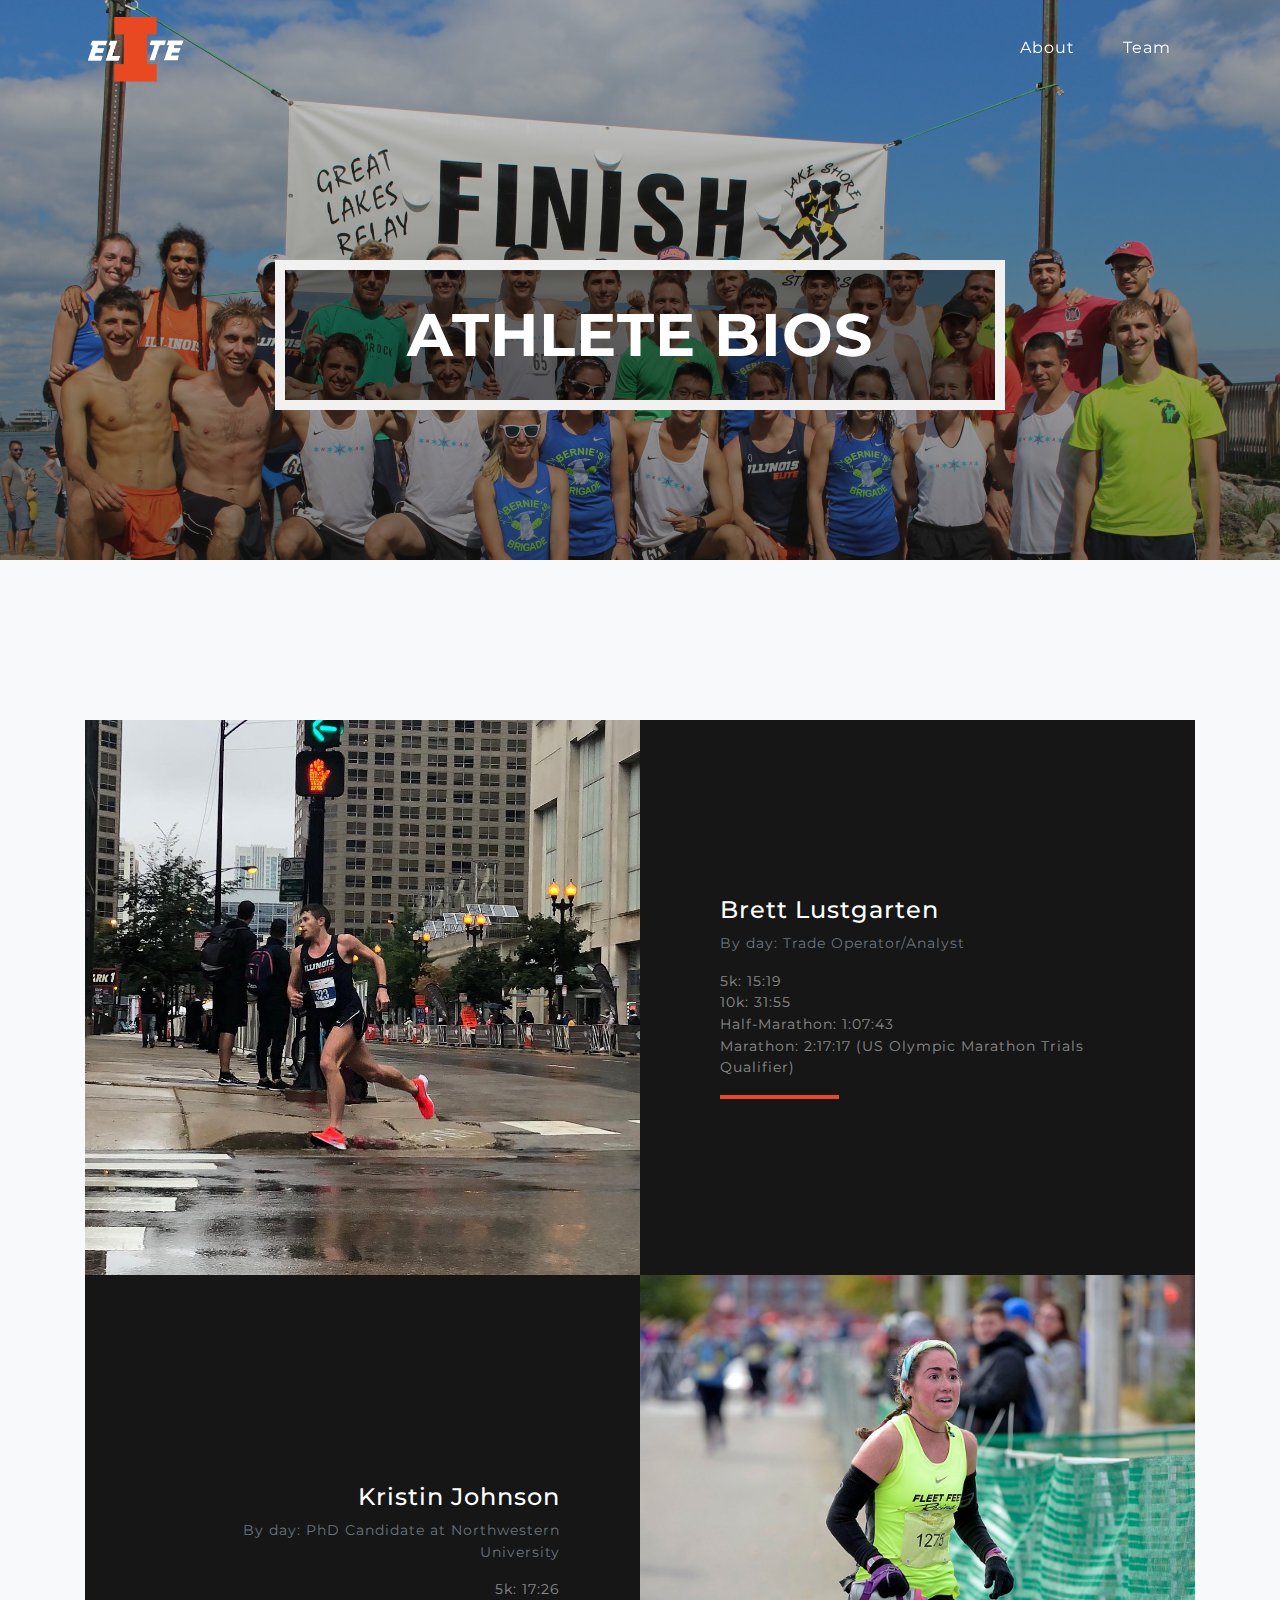
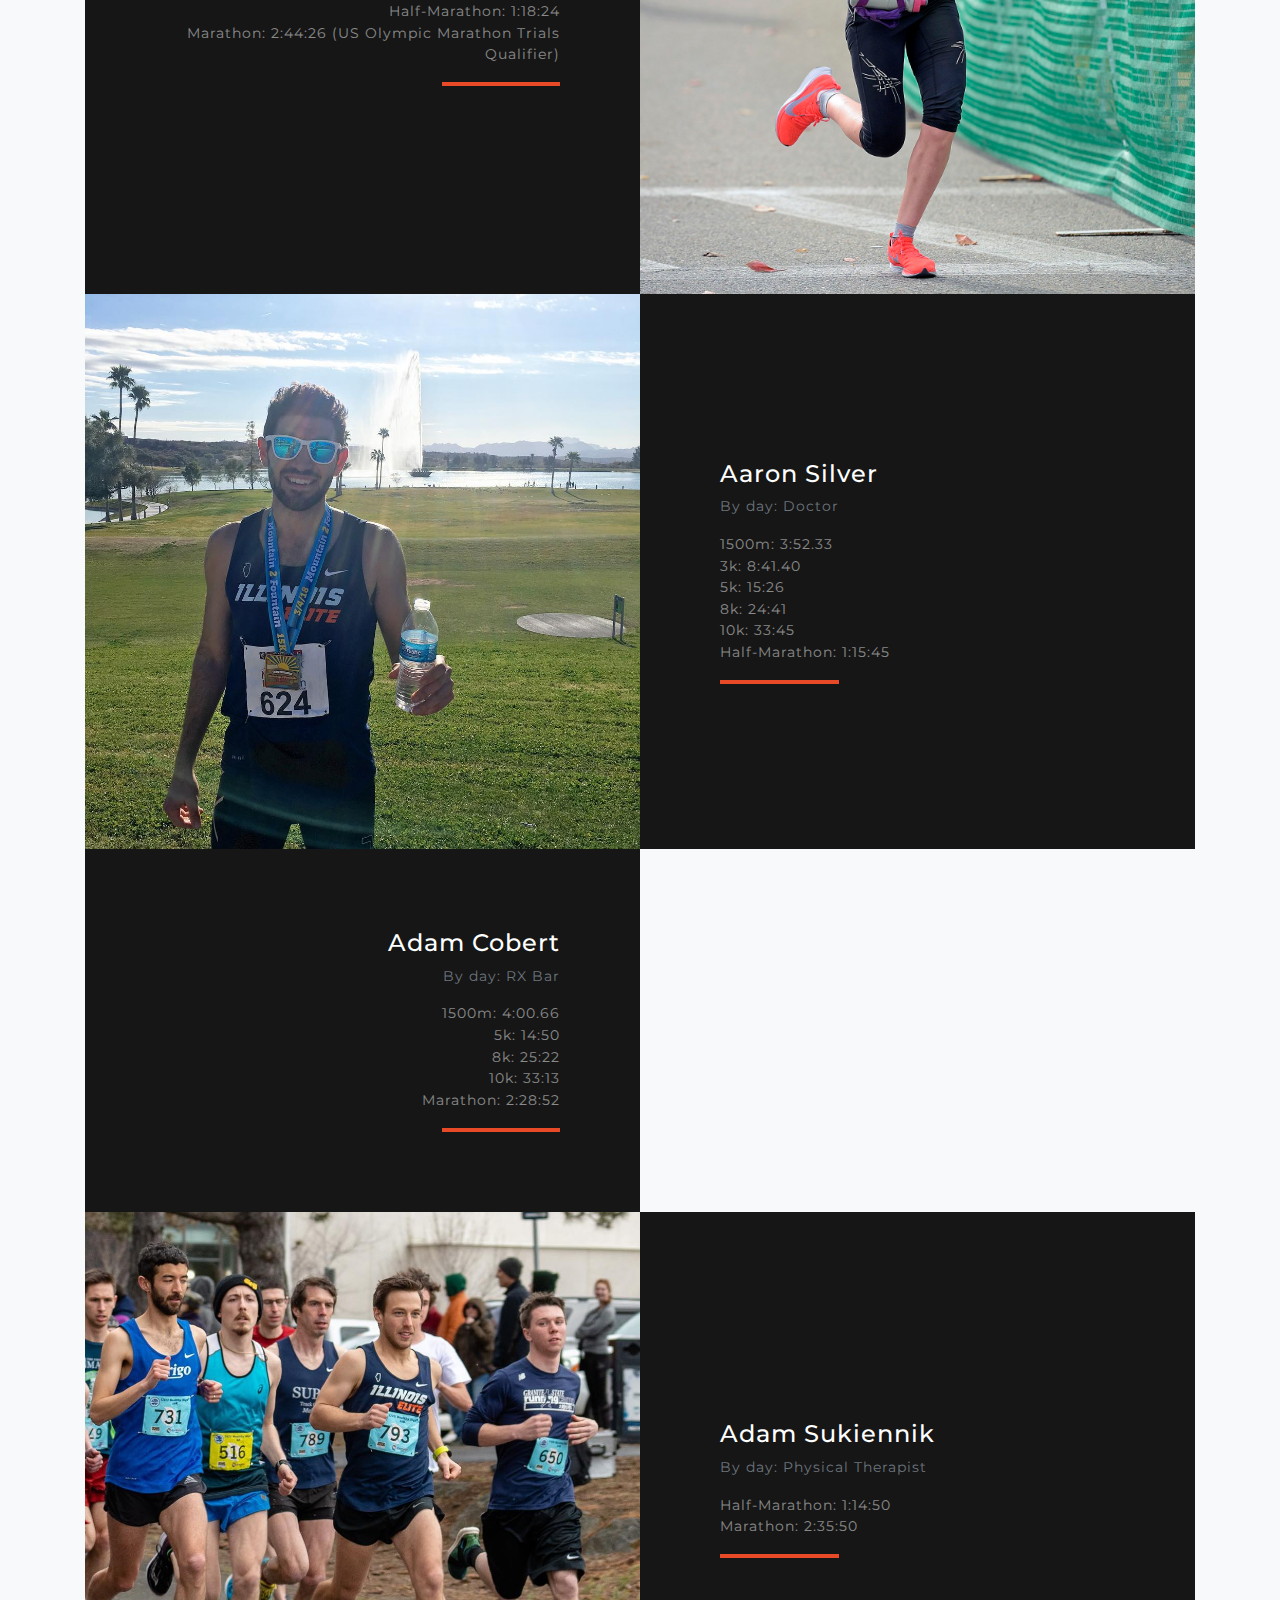
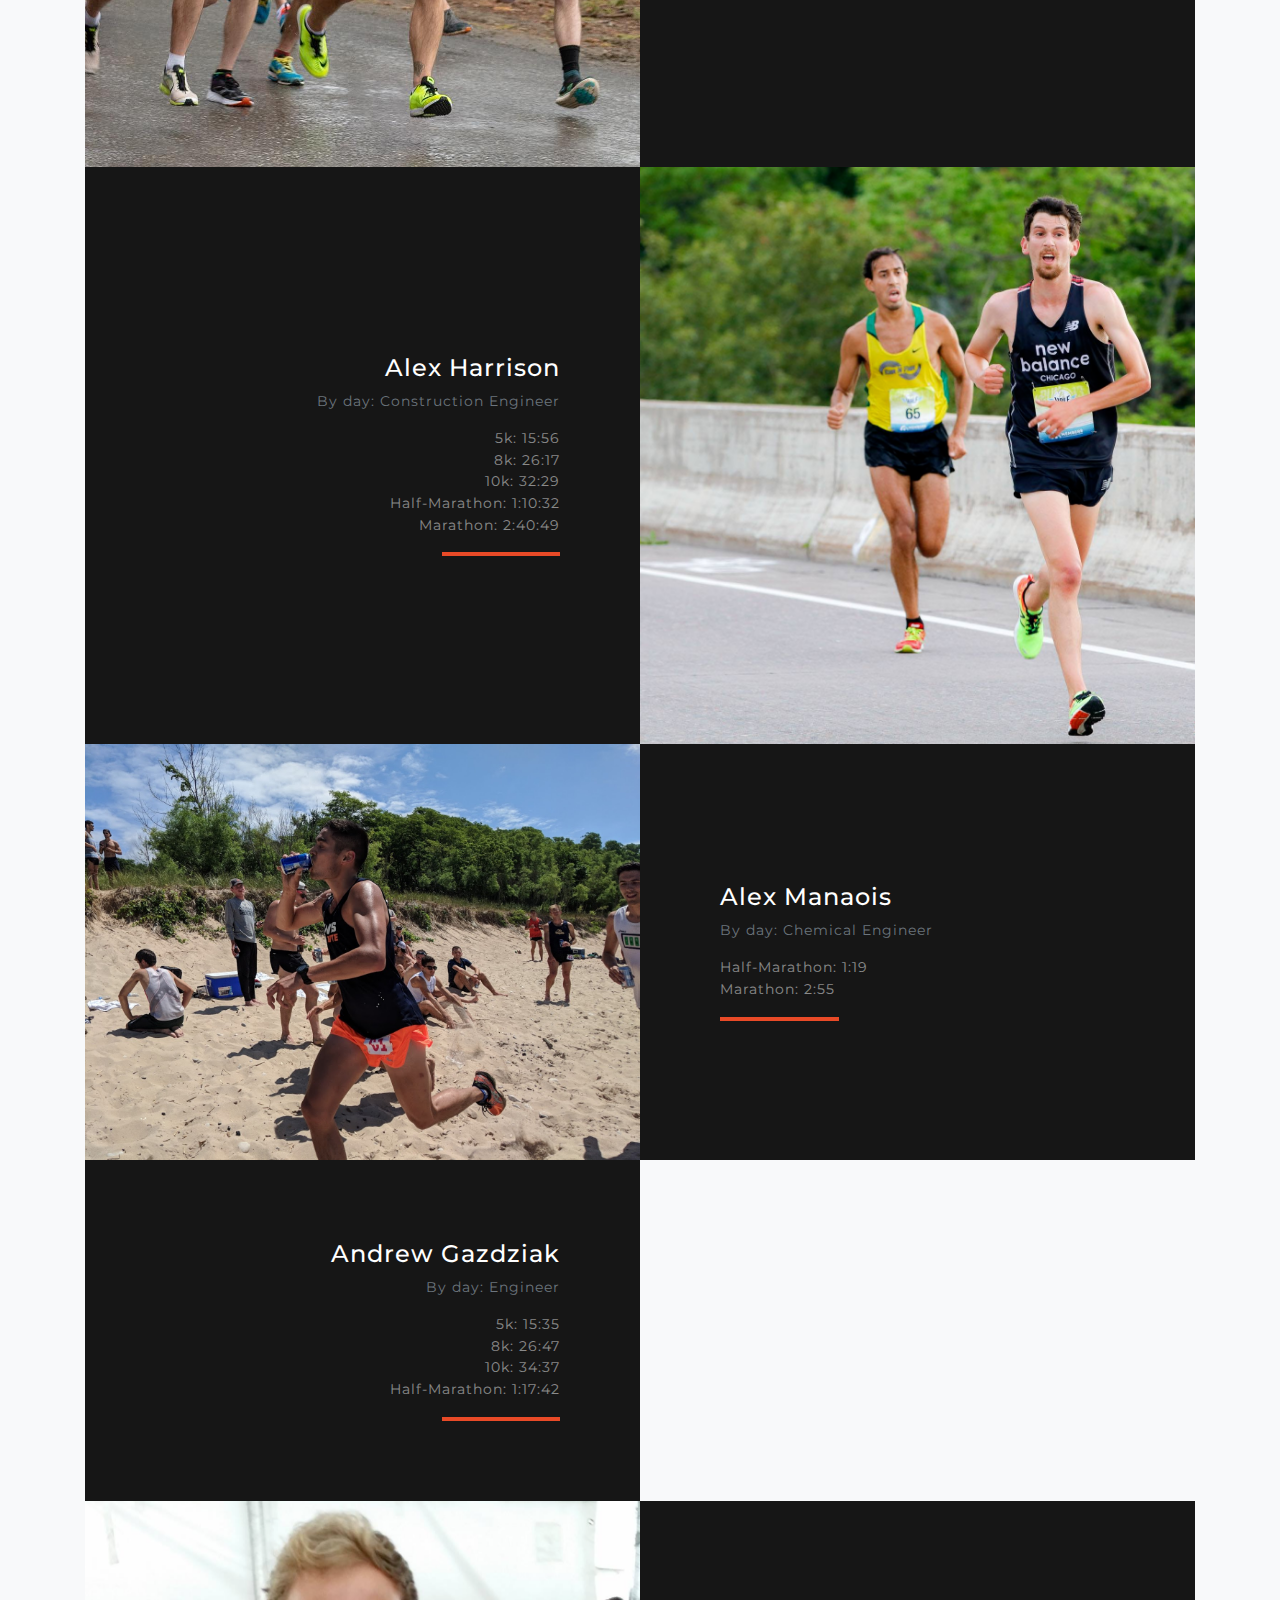
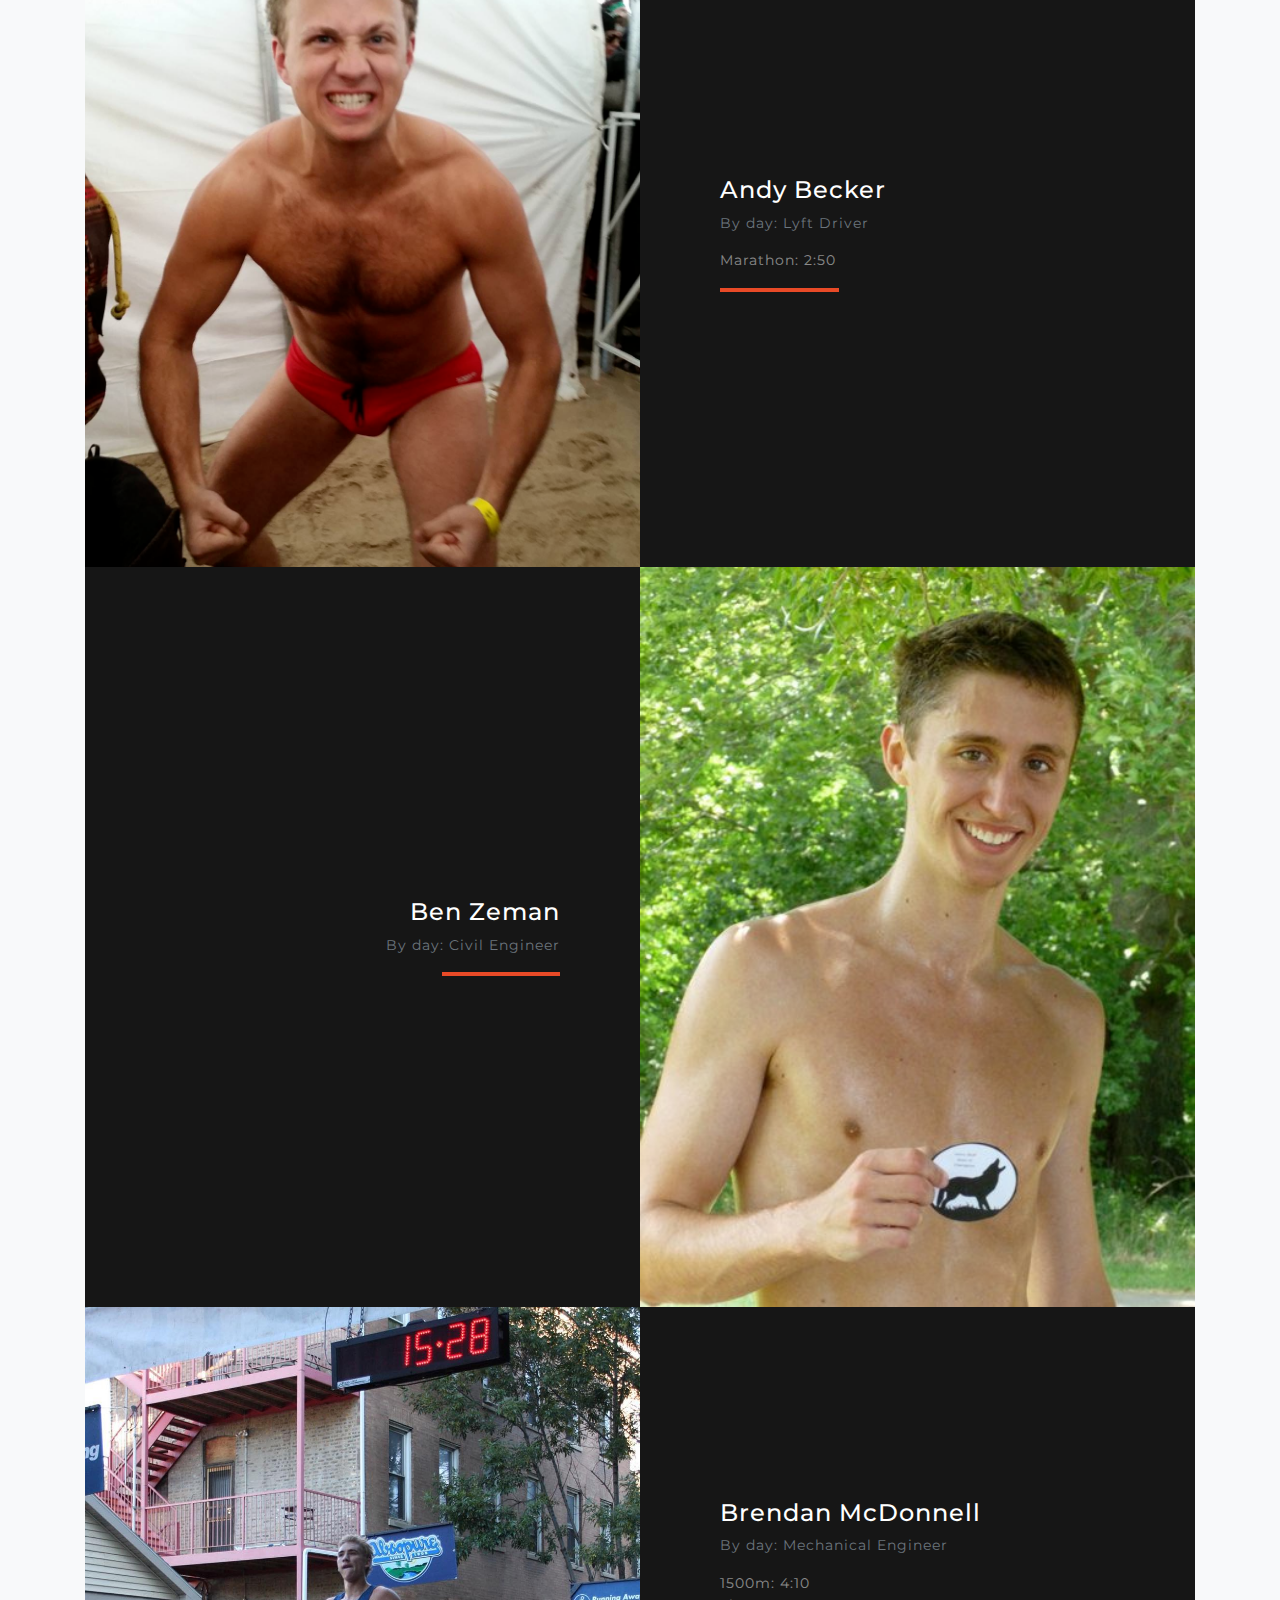
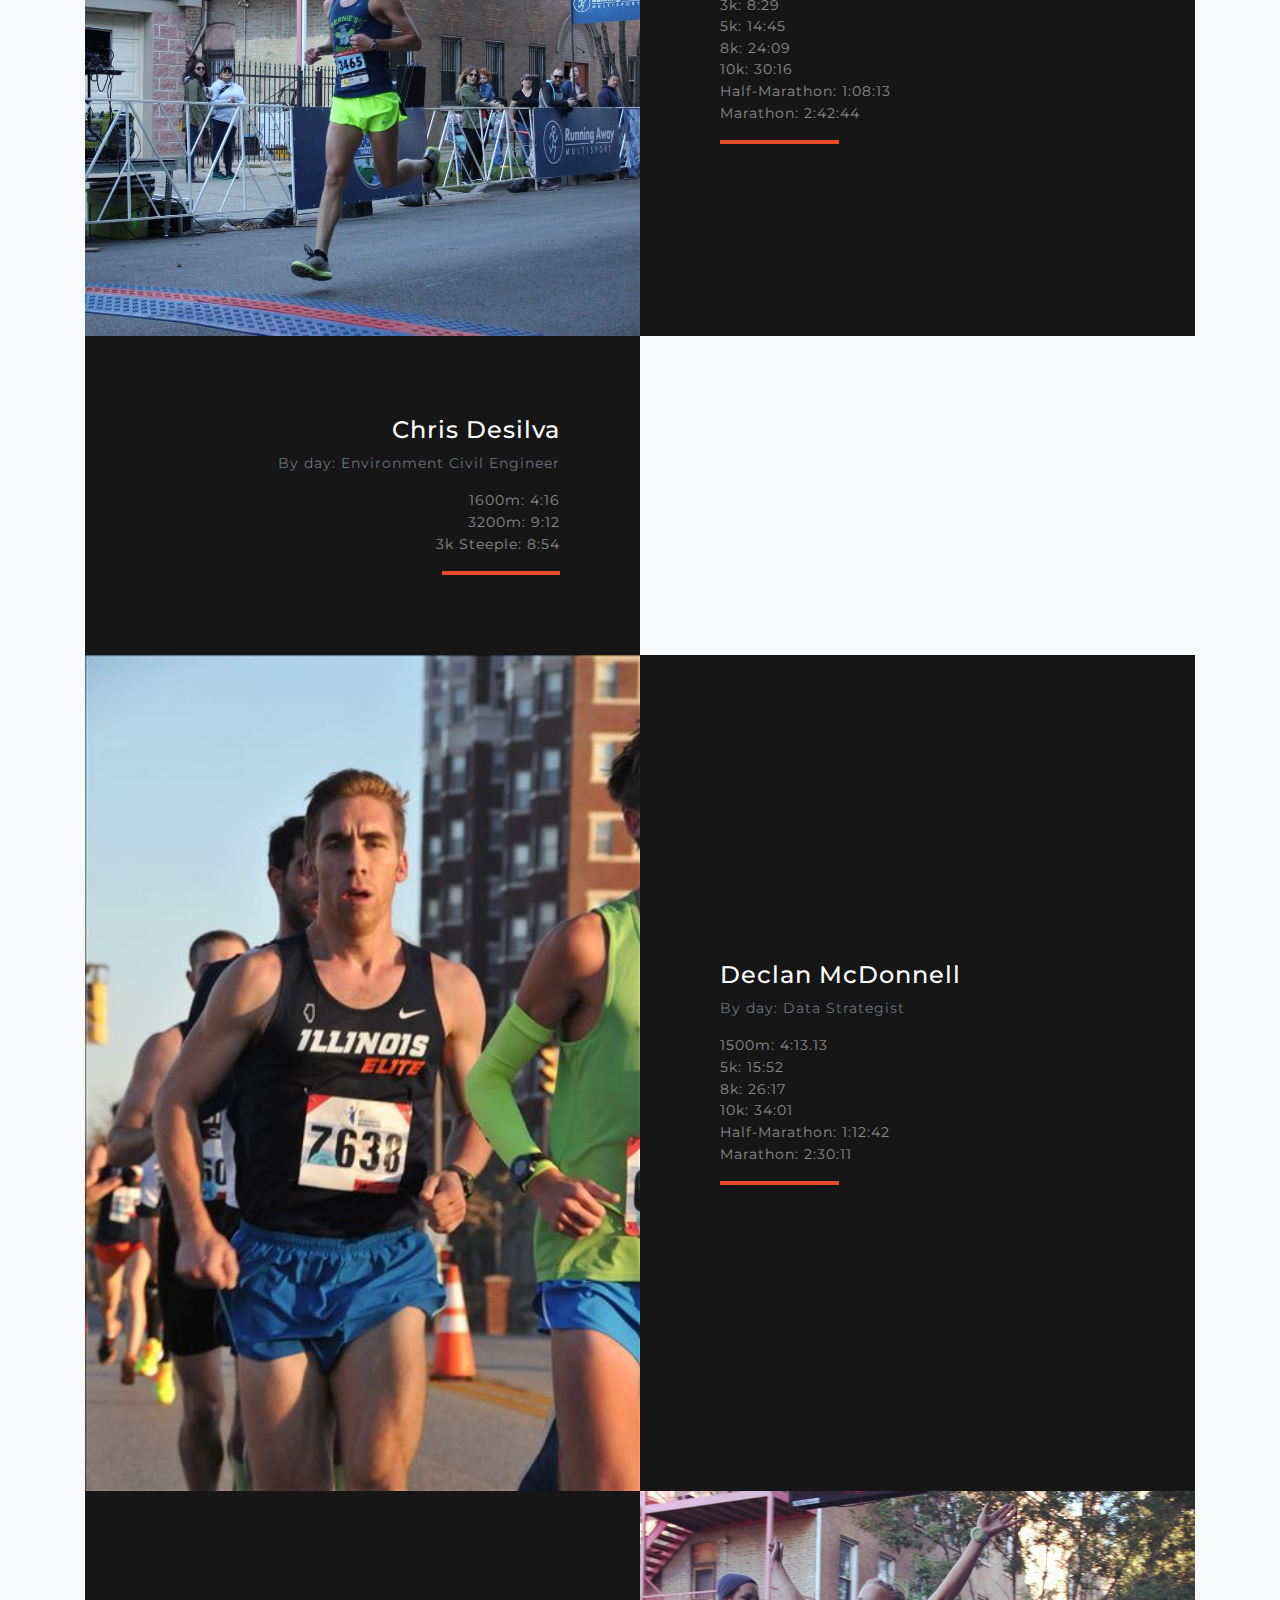
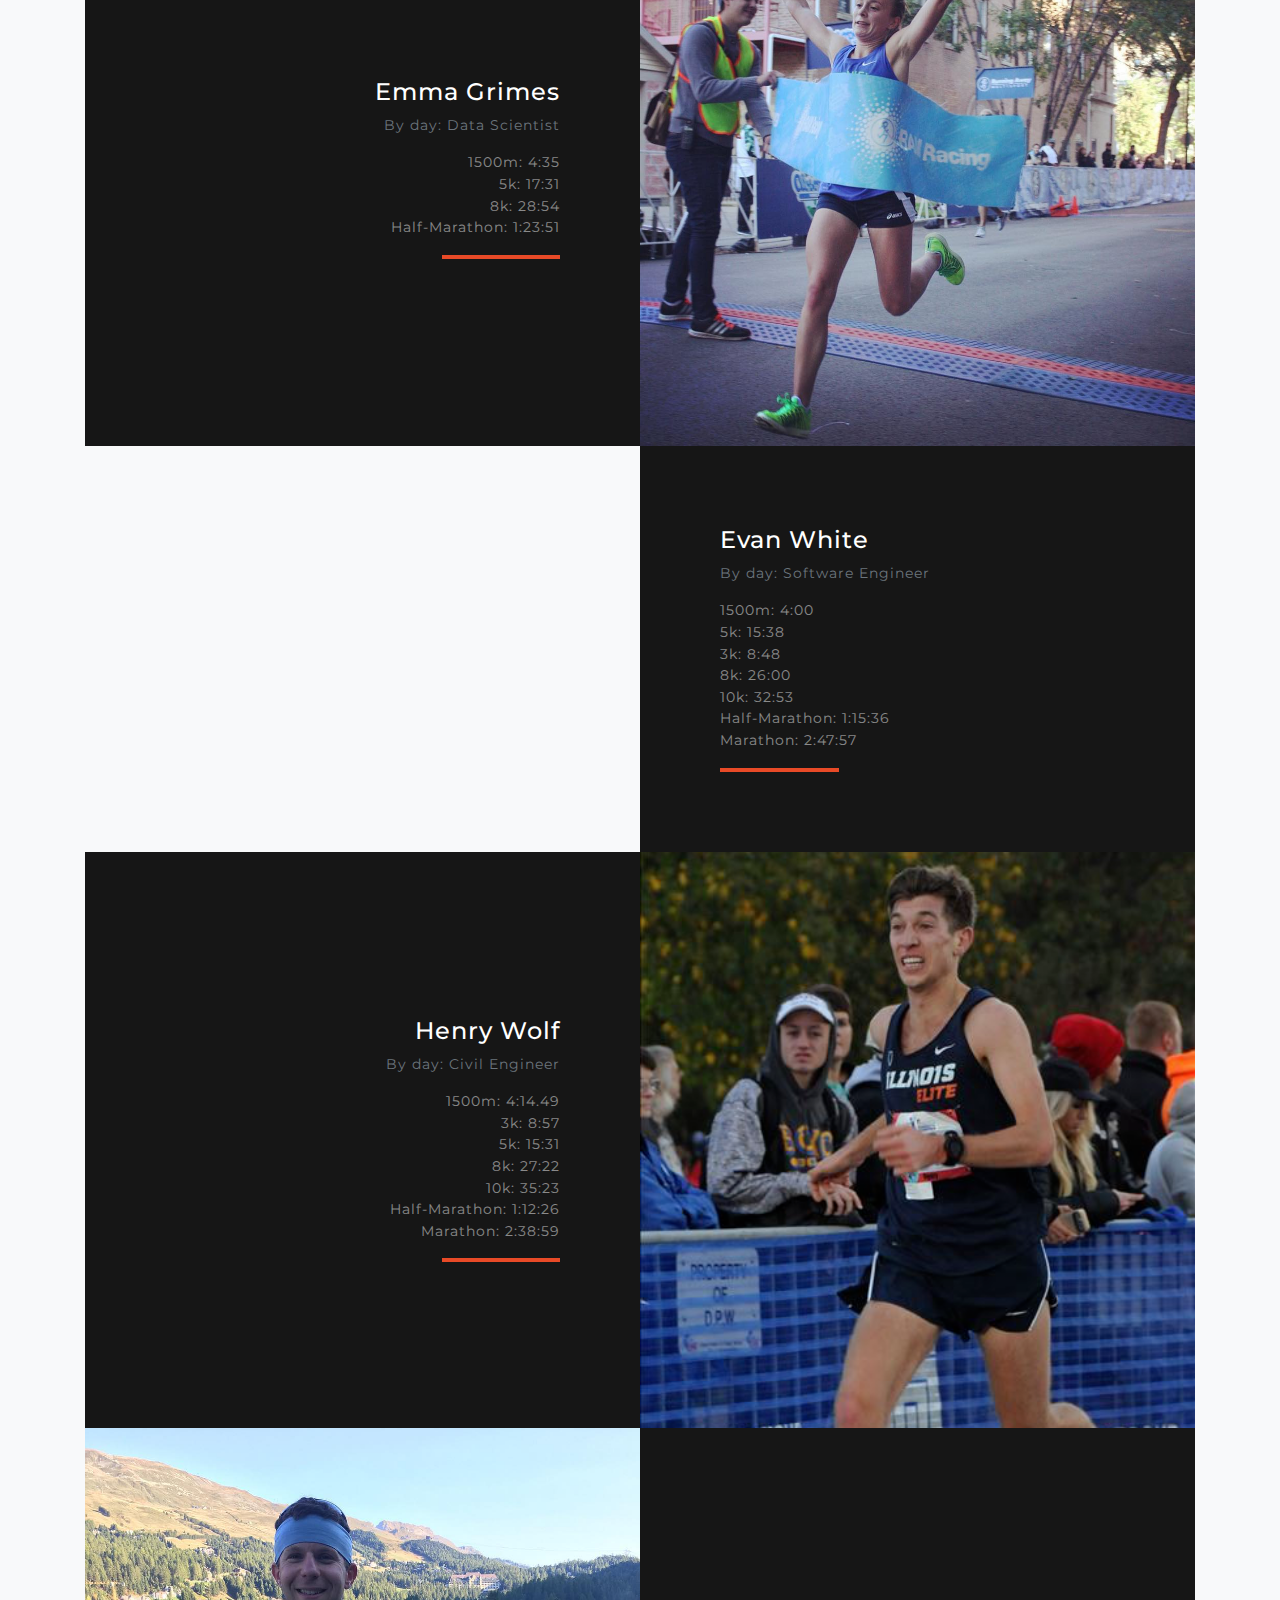
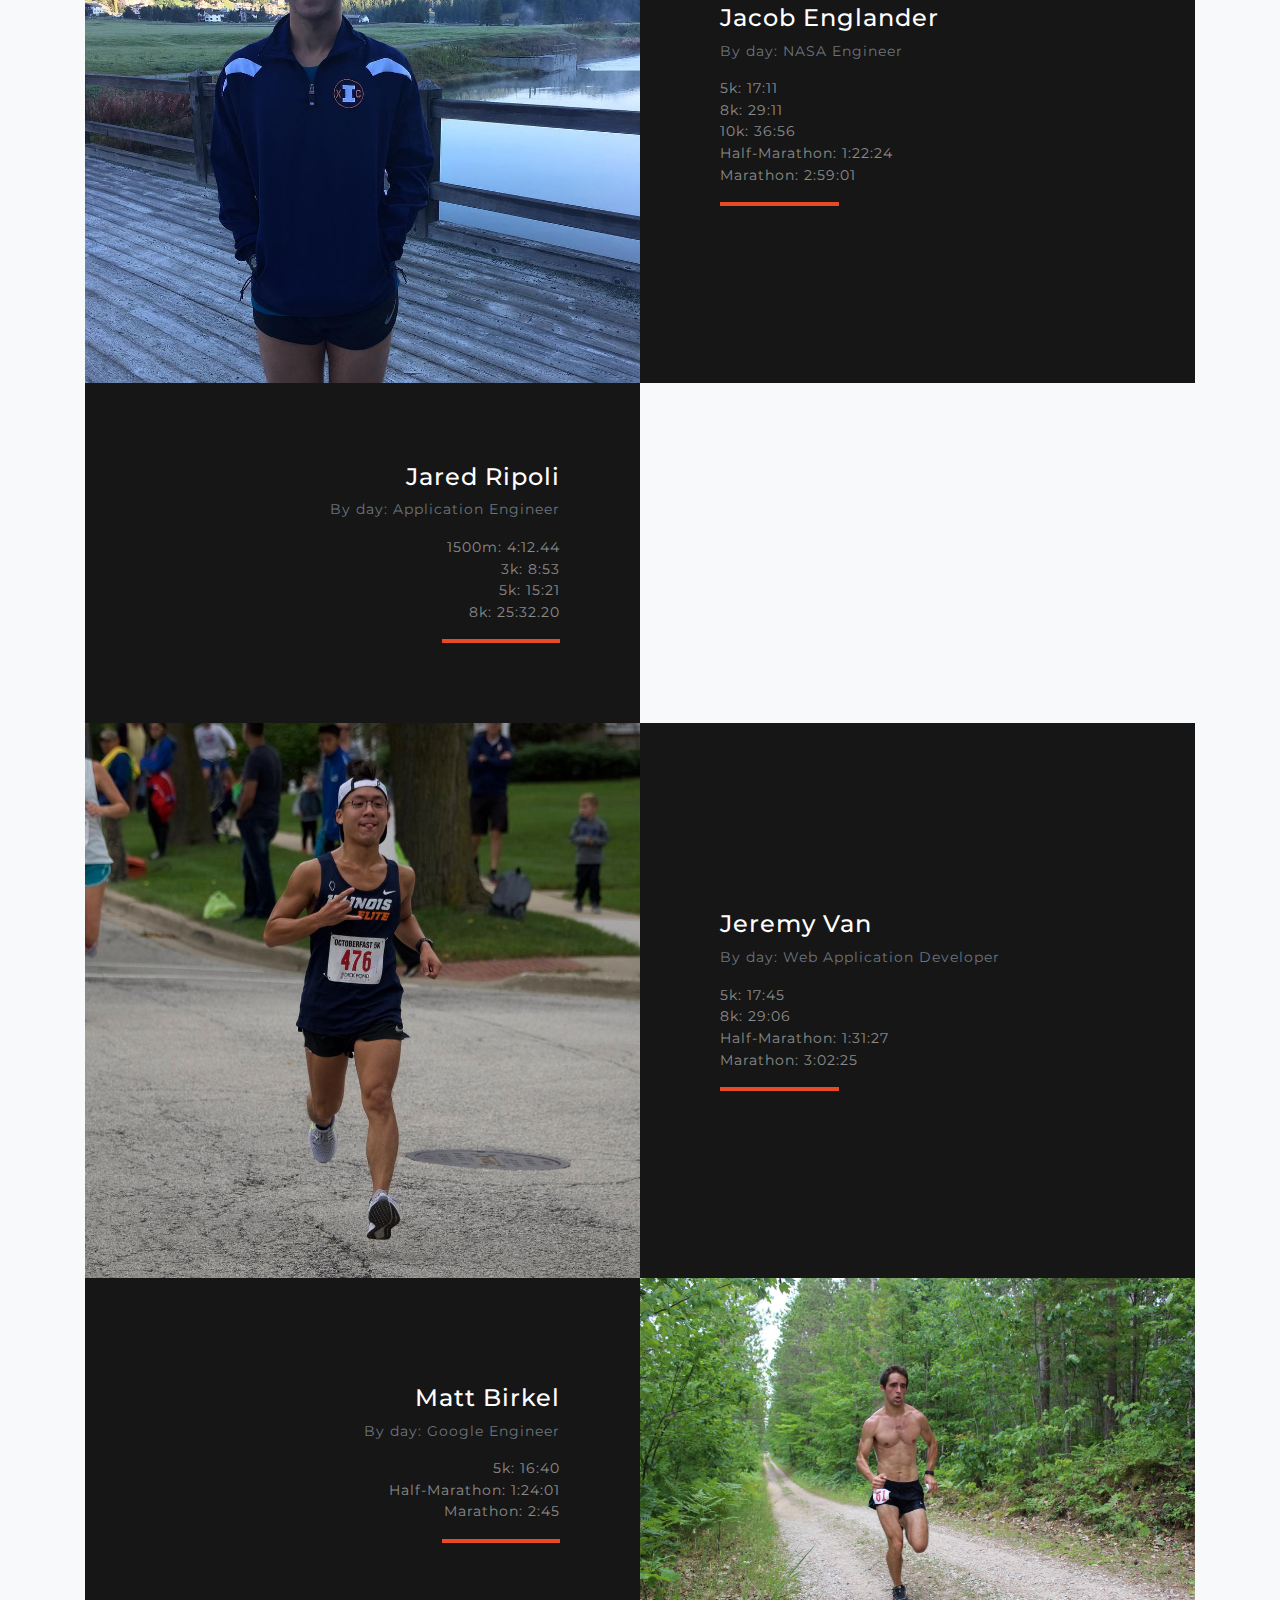
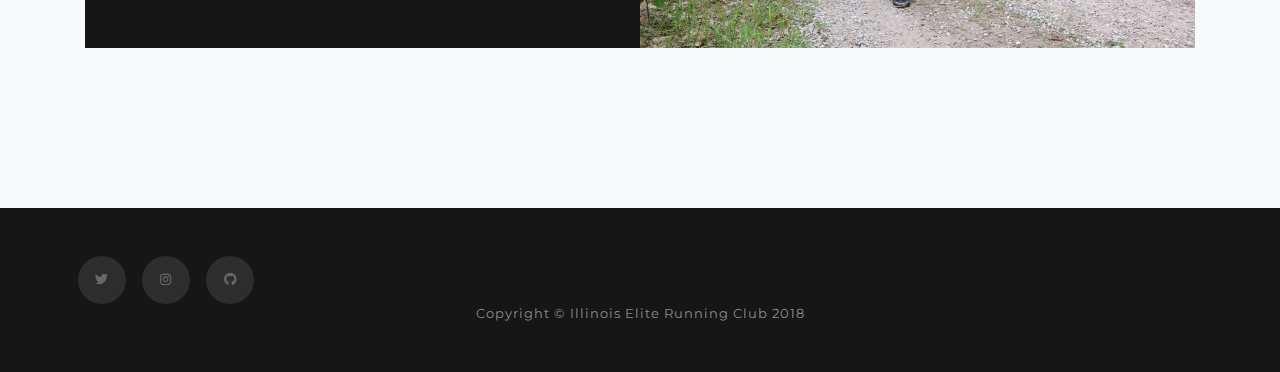
==== commit fca0fb67: "add more member profiles" ====
--- a/team.html
+++ b/team.html
@@ -4,6 +4,8 @@
   <head>
 
     <meta charset="utf-8">
+    <meta name="google" content="notranslate">
+    <meta http-equiv="Content-Language" content="en">
     <meta name="viewport" content="width=device-width, initial-scale=1, shrink-to-fit=no">
     <meta name="description" content="">
     <meta name="author" content="">
@@ -163,15 +165,48 @@
           </div>
         </div>
 
-        <!-- Project Four Row -->
+        <!-- Project Three Row -->
         <div class="row justify-content-center no-gutters filterDiv men">
           <div class="col-lg-6">
+            <img class="img-fluid" src="img/members/adam_cobert_1.png" alt="">
+          </div>
+          <div class="col-lg-6 order-lg-first">
+            <div class="bg-black text-center h-100 project">
+              <div class="d-flex h-100">
+                <div class="project-text w-100 my-auto text-center text-lg-right">
+                  <h4 class="text-white">Adam Cobert</h4>
+                  <p class="text-muted">By day: RX Bar</p>
+                  <p class="mb-0 text-white-50">
+                    1500m: 4:00.66
+                  </p>
+                  <p class="mb-0 text-white-50">
+                    5k: 14:50
+                  </p>
+                  <p class="mb-0 text-white-50">
+                    8k: 25:22
+                  </p>
+                  <p class="mb-0 text-white-50">
+                    10k: 33:13
+                  </p>
+                  <p class="mb-0 text-white-50">
+                    Marathon: 2:28:52
+                  </p>
+                  <hr class="d-none d-lg-block mb-0 mr-0">
+                </div>
+              </div>
+            </div>
+          </div>
+        </div>
+
+        <!-- Project Four Row -->
+        <div class="row justify-content-center no-gutters mb-5 mb-lg-0 filterDiv men">
+          <div class="col-lg-6">
             <img class="img-fluid" src="img/members/sookie_1.jpg" alt="">
           </div>
-          <div class="col-lg-6 order-lg-first">
-            <div class="bg-black text-center h-100 project">
-              <div class="d-flex h-100">
-                <div class="project-text w-100 my-auto text-center text-lg-right">
+          <div class="col-lg-6">
+            <div class="bg-black text-center h-100 project">
+              <div class="d-flex h-100">
+                <div class="project-text w-100 my-auto text-center text-lg-left">
                   <h4 class="text-white">Adam Sukiennik</h4>
                   <p class="text-muted">By day: Physical Therapist</p>
                   <p class="mb-0 text-white-50">
@@ -180,22 +215,79 @@
                   <p class="mb-0 text-white-50">
                     Marathon: 2:35:50
                   </p>
-                  <hr class="d-none d-lg-block mb-0 mr-0">
-                </div>
-              </div>
-            </div>
-          </div>
-        </div>
-
-        <!-- Project Three Row -->
-        <div class="row justify-content-center no-gutters mb-5 mb-lg-0 filterDiv men">
+                  <hr class="d-none d-lg-block mb-0 ml-0">
+                </div>
+              </div>
+            </div>
+          </div>
+        </div>
+
+        <!-- Project Three Row -->
+        <div class="row justify-content-center no-gutters mb-5 filterDiv men">
+          <div class="col-lg-6">
+            <img class="img-fluid" src="img/members/alex_harrison_1.png" alt="">
+          </div>
+          <div class="col-lg-6 order-lg-first">
+            <div class="bg-black text-center h-100 project">
+              <div class="d-flex h-100">
+                <div class="project-text w-100 my-auto text-center text-lg-right">
+                  <h4 class="text-white">Alex Harrison</h4>
+                  <p class="text-muted">By day: Construction Engineer</p>
+                  <p class="mb-0 text-white-50">
+                    5k: 15:56
+                  </p>
+                  <p class="mb-0 text-white-50">
+                    8k: 26:17
+                  </p>
+                  <p class="mb-0 text-white-50">
+                    10k: 32:29
+                  </p>
+                  <p class="mb-0 text-white-50">
+                    Half-Marathon: 1:10:32
+                  </p>
+                  <p class="mb-0 text-white-50">
+                    Marathon: 2:40:49
+                  </p>
+                  <hr class="d-none d-lg-block mb-0 mr-0">
+                </div>
+              </div>
+            </div>
+          </div>
+        </div>
+
+        <!-- Project Four Row -->
+        <div class="row justify-content-center no-gutters mb-lg-0 filterDiv men">
+          <div class="col-lg-6">
+            <img class="img-fluid" src="img/members/alex_manaois_1.jpg" alt="">
+          </div>
+          <div class="col-lg-6">
+            <div class="bg-black text-center h-100 project">
+              <div class="d-flex h-100">
+                <div class="project-text w-100 my-auto text-center text-lg-left">
+                  <h4 class="text-white">Alex Manaois</h4>
+                  <p class="text-muted">By day: Chemical Engineer</p>
+                  <p class="mb-0 text-white-50">
+                    Half-Marathon: 1:19
+                  </p>
+                  <p class="mb-0 text-white-50">
+                    Marathon: 2:55
+                  </p>
+                  <hr class="d-none d-lg-block mb-0 ml-0">
+                </div>
+              </div>
+            </div>
+          </div>
+        </div>
+
+        <!-- Project Three Row -->
+        <div class="row justify-content-center no-gutters filterDiv men">
           <div class="col-lg-6">
             <img class="img-fluid" src="img/members/gadz_1.png" alt="">
           </div>
-          <div class="col-lg-6">
-            <div class="bg-black text-center h-100 project">
-              <div class="d-flex h-100">
-                <div class="project-text w-100 my-auto text-center text-lg-left">
+          <div class="col-lg-6 order-lg-first">
+            <div class="bg-black text-center h-100 project">
+              <div class="d-flex h-100">
+                <div class="project-text w-100 my-auto text-center text-lg-right">
                   <h4 class="text-white">Andrew Gazdziak</h4>
                   <p class="text-muted">By day: Engineer</p>
                   <p class="mb-0 text-white-50">
@@ -210,6 +302,27 @@
                   <p class="mb-0 text-white-50">
                     Half-Marathon: 1:17:42
                   </p>
+                  <hr class="d-none d-lg-block mb-0 mr-0">
+                </div>
+              </div>
+            </div>
+          </div>
+        </div>
+
+        <!-- Project Four Row -->
+        <div class="row justify-content-center no-gutters mb-lg-0 filterDiv men">
+          <div class="col-lg-6">
+            <img class="img-fluid" src="img/members/andy_becker_1.png" alt="">
+          </div>
+          <div class="col-lg-6">
+            <div class="bg-black text-center h-100 project">
+              <div class="d-flex h-100">
+                <div class="project-text w-100 my-auto text-center text-lg-left">
+                  <h4 class="text-white">Andy Becker</h4>
+                  <p class="text-muted">By day: Lyft Driver</p>
+                  <p class="mb-0 text-white-50">
+                    Marathon: 2:50
+                  </p>
                   <hr class="d-none d-lg-block mb-0 ml-0">
                 </div>
               </div>
@@ -220,12 +333,30 @@
         <!-- Project Four Row -->
         <div class="row justify-content-center no-gutters filterDiv men">
           <div class="col-lg-6">
+            <img class="img-fluid" src="img/members/ben_zeman_1.jpg" alt="" style="width:100%;">
+          </div>
+          <div class="col-lg-6 order-lg-first">
+            <div class="bg-black text-center h-100 project">
+              <div class="d-flex h-100">
+                <div class="project-text w-100 my-auto text-center text-lg-right">
+                  <h4 class="text-white">Ben Zeman</h4>
+                  <p class="text-muted">By day: Civil Engineer</p>
+                  <hr class="d-none d-lg-block mb-0 mr-0">
+                </div>
+              </div>
+            </div>
+          </div>
+        </div>
+
+        <!-- Project Three Row -->
+        <div class="row justify-content-center no-gutters mb-5 mb-lg-0 filterDiv men">
+          <div class="col-lg-6">
             <img class="img-fluid" src="img/members/brendan_1.jpg" alt="">
           </div>
-          <div class="col-lg-6 order-lg-first">
-            <div class="bg-black text-center h-100 project">
-              <div class="d-flex h-100">
-                <div class="project-text w-100 my-auto text-center text-lg-right">
+          <div class="col-lg-6">
+            <div class="bg-black text-center h-100 project">
+              <div class="d-flex h-100">
+                <div class="project-text w-100 my-auto text-center text-lg-left">
                   <h4 class="text-white">Brendan McDonnell</h4>
                   <p class="text-muted">By day: Mechanical Engineer</p>
                   <p class="mb-0 text-white-50">
@@ -249,39 +380,6 @@
                   <p class="mb-0 text-white-50">
                     Marathon:  2:42:44
                   </p>
-                  <hr class="d-none d-lg-block mb-0 mr-0">
-                </div>
-              </div>
-            </div>
-          </div>
-        </div>
-
-        <!-- Project Three Row -->
-        <div class="row justify-content-center no-gutters mb-5 mb-lg-0 filterDiv men">
-          <div class="col-lg-6">
-            <img class="img-fluid" src="img/members/adam_cobert_1.png" alt="">
-          </div>
-          <div class="col-lg-6">
-            <div class="bg-black text-center h-100 project">
-              <div class="d-flex h-100">
-                <div class="project-text w-100 my-auto text-center text-lg-left">
-                  <h4 class="text-white">Adam Cobert</h4>
-                  <p class="text-muted">By day: RX Bar</p>
-                  <p class="mb-0 text-white-50">
-                    1500m: 4:00.66
-                  </p>
-                  <p class="mb-0 text-white-50">
-                    5k: 14:50
-                  </p>
-                  <p class="mb-0 text-white-50">
-                    8k: 25:22
-                  </p>
-                  <p class="mb-0 text-white-50">
-                    10k: 33:13
-                  </p>
-                  <p class="mb-0 text-white-50">
-                    Marathon: 2:28:52
-                  </p>
                   <hr class="d-none d-lg-block mb-0 ml-0">
                 </div>
               </div>
@@ -442,7 +540,7 @@
                     5k: 15:31
                   </p>
                   <p class="mb-0 text-white-50">
-                    8k: 27.22
+                    8k: 27:22
                   </p>
                   <p class="mb-0 text-white-50">
                     10k: 35:23
@@ -452,6 +550,126 @@
                   </p>
                   <p class="mb-0 text-white-50">
                     Marathon: 2:38:59
+                  </p>
+                  <hr class="d-none d-lg-block mb-0 mr-0">
+                </div>
+              </div>
+            </div>
+          </div>
+        </div>
+
+        <!-- Project Three Row -->
+        <div class="row justify-content-center no-gutters mb-5 mb-lg-0 filterDiv men">
+          <div class="col-lg-6">
+            <img class="img-fluid" src="img/members/jacob_englander_1.jpg" alt="">
+          </div>
+          <div class="col-lg-6">
+            <div class="bg-black text-center h-100 project">
+              <div class="d-flex h-100">
+                <div class="project-text w-100 my-auto text-center text-lg-left">
+                  <h4 class="text-white">Jacob Englander</h4>
+                  <p class="text-muted">By day: NASA Engineer</p>
+                  <p class="mb-0 text-white-50">
+                    5k: 17:11
+                  </p>
+                  <p class="mb-0 text-white-50">
+                    8k: 29:11
+                  </p>
+                  <p class="mb-0 text-white-50">
+                    10k: 36:56
+                  </p>
+                  <p class="mb-0 text-white-50">
+                    Half-Marathon: 1:22:24
+                  </p>
+                  <p class="mb-0 text-white-50">
+                    Marathon: 2:59:01
+                  </p>
+                  <hr class="d-none d-lg-block mb-0 ml-0">
+                </div>
+              </div>
+            </div>
+          </div>
+        </div>
+
+        <!-- Project Four Row -->
+        <div class="row justify-content-center no-gutters filterDiv men">
+          <div class="col-lg-6">
+            <img class="img-fluid" src="img/members/jared_ripoli_1.png" alt="" style="width:100%">
+          </div>
+          <div class="col-lg-6 order-lg-first">
+            <div class="bg-black text-center h-100 project">
+              <div class="d-flex h-100">
+                <div class="project-text w-100 my-auto text-center text-lg-right">
+                  <h4 class="text-white">Jared Ripoli</h4>
+                  <p class="text-muted">By day: Application Engineer</p>
+                  <p class="mb-0 text-white-50">
+                    1500m: 4:12.44
+                  </p>
+                  <p class="mb-0 text-white-50">
+                    3k: 8:53
+                  </p>
+                  <p class="mb-0 text-white-50">
+                    5k: 15:21
+                  </p>
+                  <p class="mb-0 text-white-50">
+                    8k: 25:32.20
+                  </p>
+                  <hr class="d-none d-lg-block mb-0 mr-0">
+                </div>
+              </div>
+            </div>
+          </div>
+        </div>
+
+        <!-- Project Four Row -->
+        <div class="row justify-content-center no-gutters mb-5 mb-lg-0 filterDiv men">
+          <div class="col-lg-6">
+            <img class="img-fluid" src="img/members/jeremy_van_1.jpg" alt="" style="width:100%">
+          </div>
+          <div class="col-lg-6">
+            <div class="bg-black text-center h-100 project">
+              <div class="d-flex h-100">
+                <div class="project-text w-100 my-auto text-center text-lg-left">
+                  <h4 class="text-white">Jeremy Van</h4>
+                  <p class="text-muted">By day: Web Application Developer</p>
+                  <p class="mb-0 text-white-50">
+                    5k: 17:45
+                  </p>
+                  <p class="mb-0 text-white-50">
+                    8k: 29:06
+                  </p>
+                  <p class="mb-0 text-white-50">
+                    Half-Marathon: 1:31:27
+                  </p>
+                  <p class="mb-0 text-white-50">
+                    Marathon: 3:02:25
+                  </p>
+                  <hr class="d-none d-lg-block mb-0 ml-0">
+                </div>
+              </div>
+            </div>
+          </div>
+        </div>
+
+        <!-- Project Three Row -->
+        <div class="row justify-content-center no-gutters filterDiv men">
+          <div class="col-lg-6">
+            <img class="img-fluid" src="img/members/matt_birkel_1.jpg" alt="">
+          </div>
+          <div class="col-lg-6 order-lg-first">
+            <div class="bg-black text-center h-100 project">
+              <div class="d-flex h-100">
+                <div class="project-text w-100 my-auto text-center text-lg-right">
+                  <h4 class="text-white">Matt Birkel</h4>
+                  <p class="text-muted">By day: Google Engineer</p>
+                  <p class="mb-0 text-white-50">
+                    5k: 16:40
+                  </p>
+                  <p class="mb-0 text-white-50">
+                    Half-Marathon: 1:24:01
+                  </p>
+                  <p class="mb-0 text-white-50">
+                    Marathon: 2:45
                   </p>
                   <hr class="d-none d-lg-block mb-0 mr-0">
                 </div>
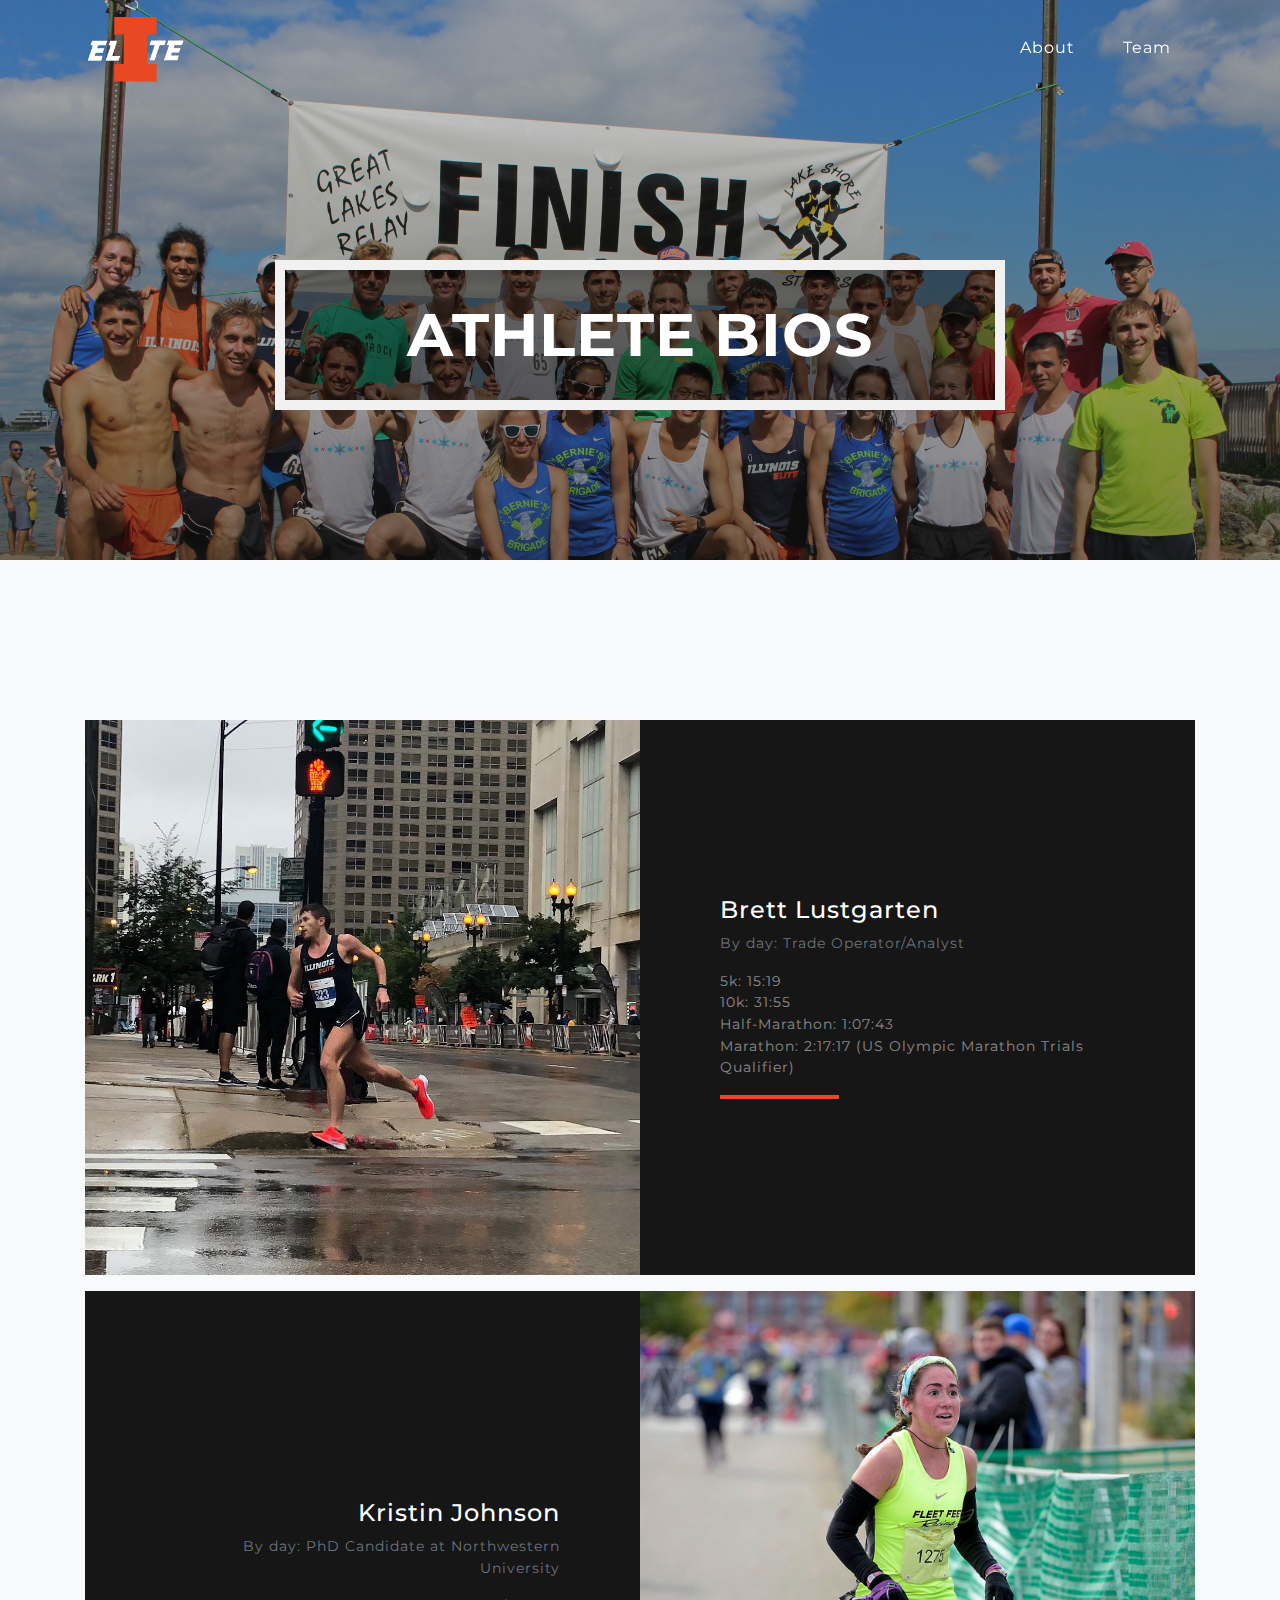
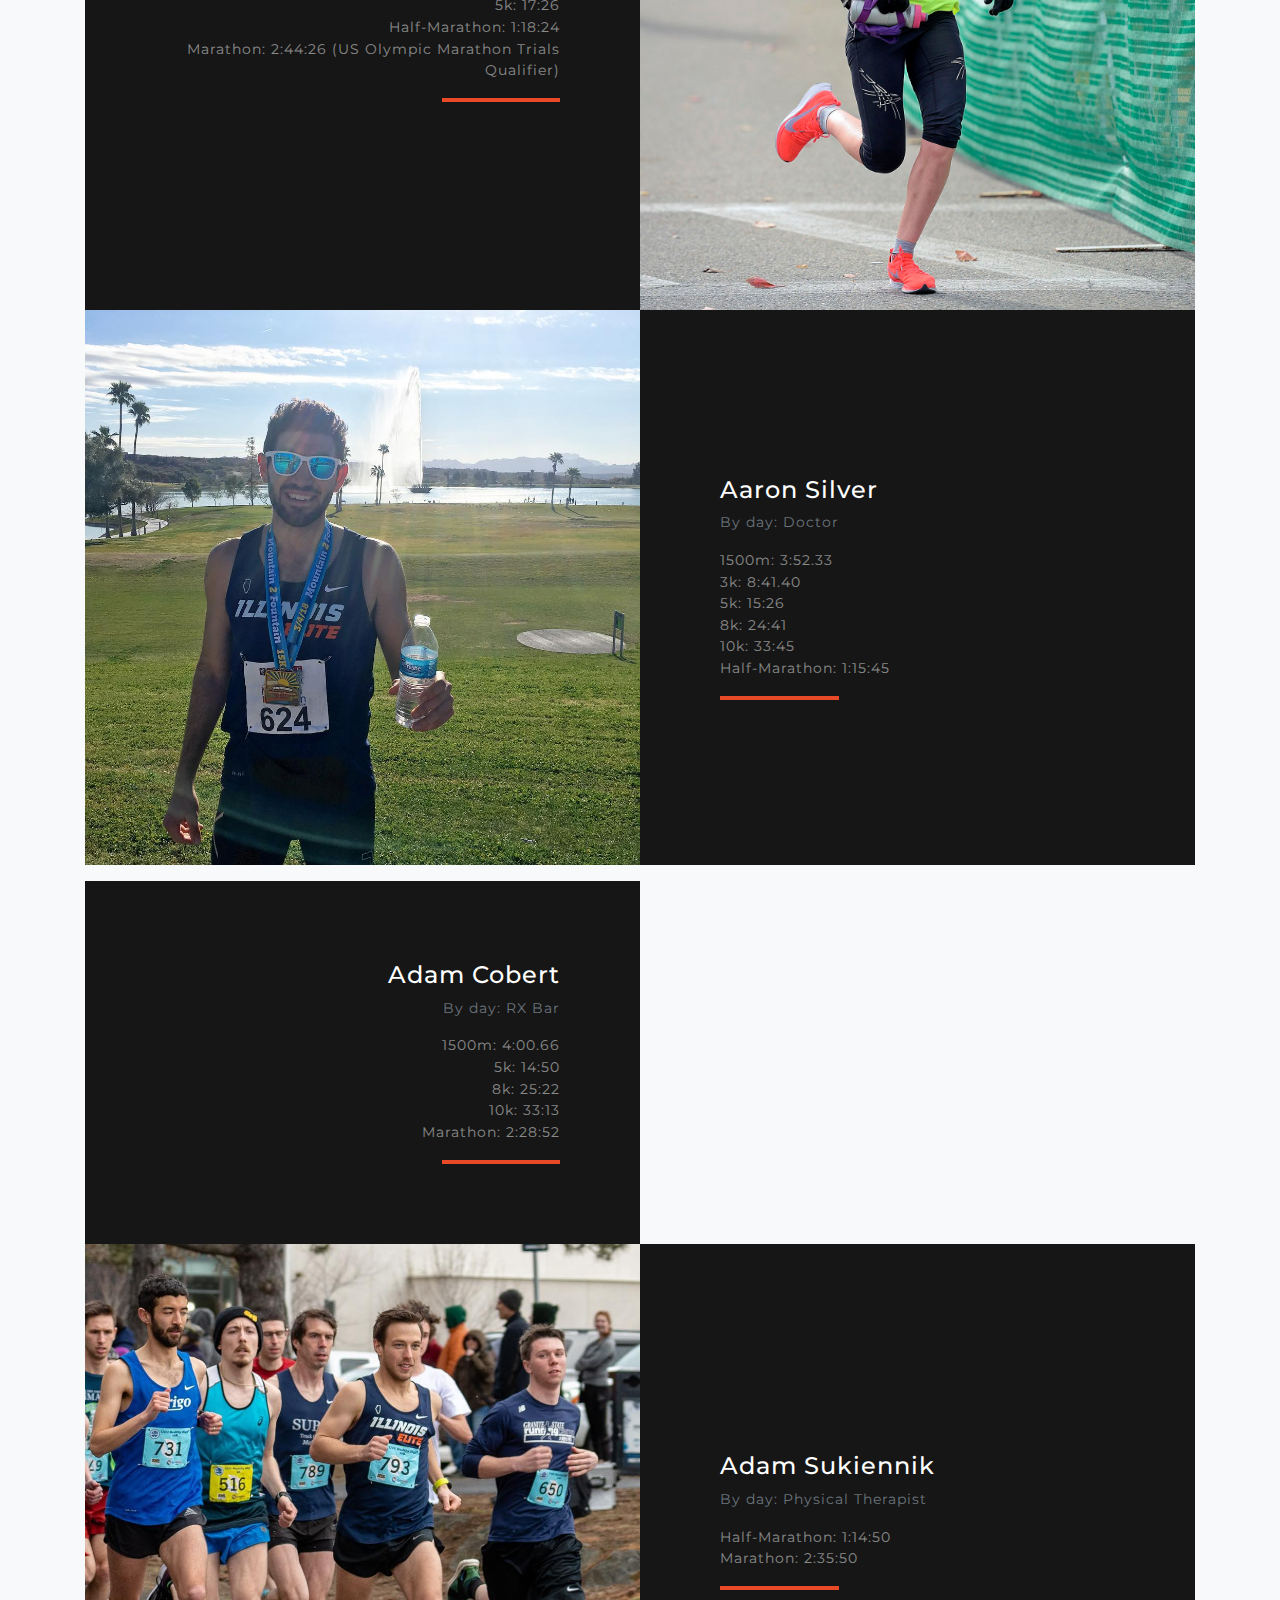
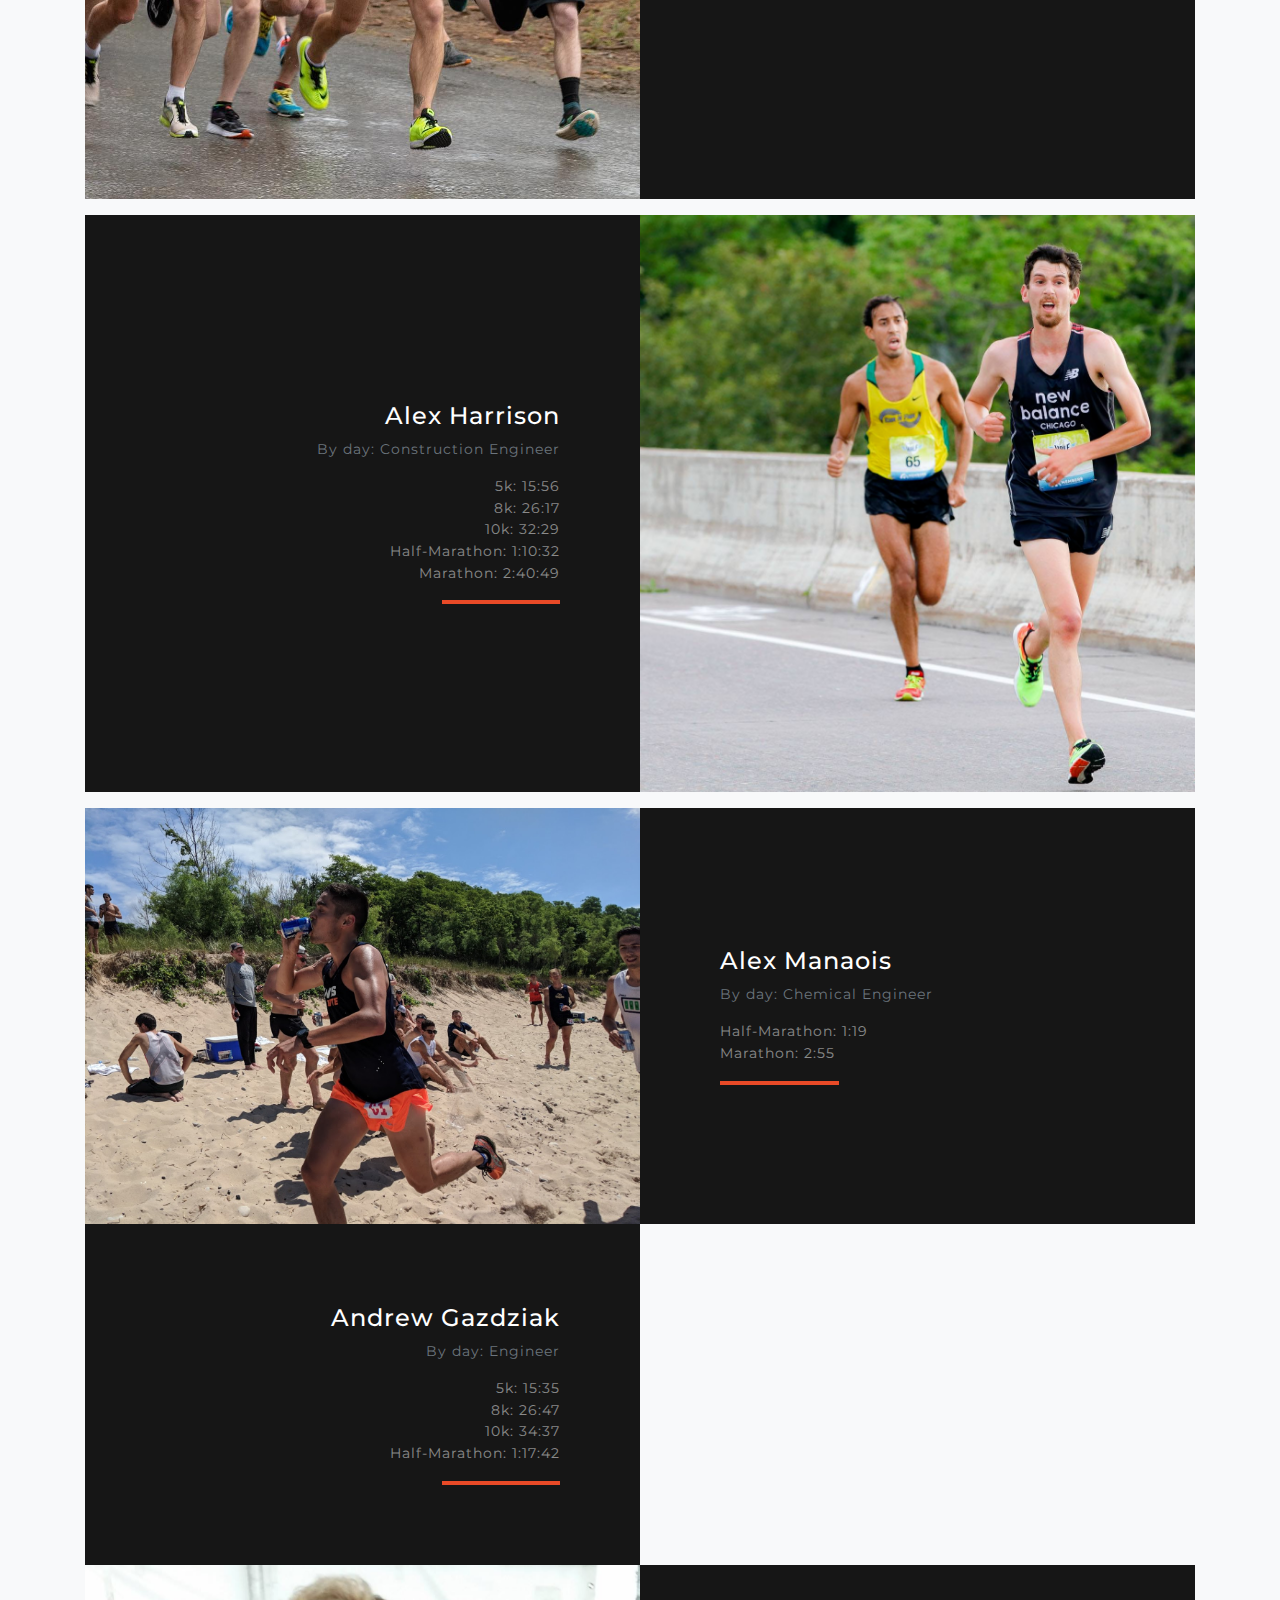
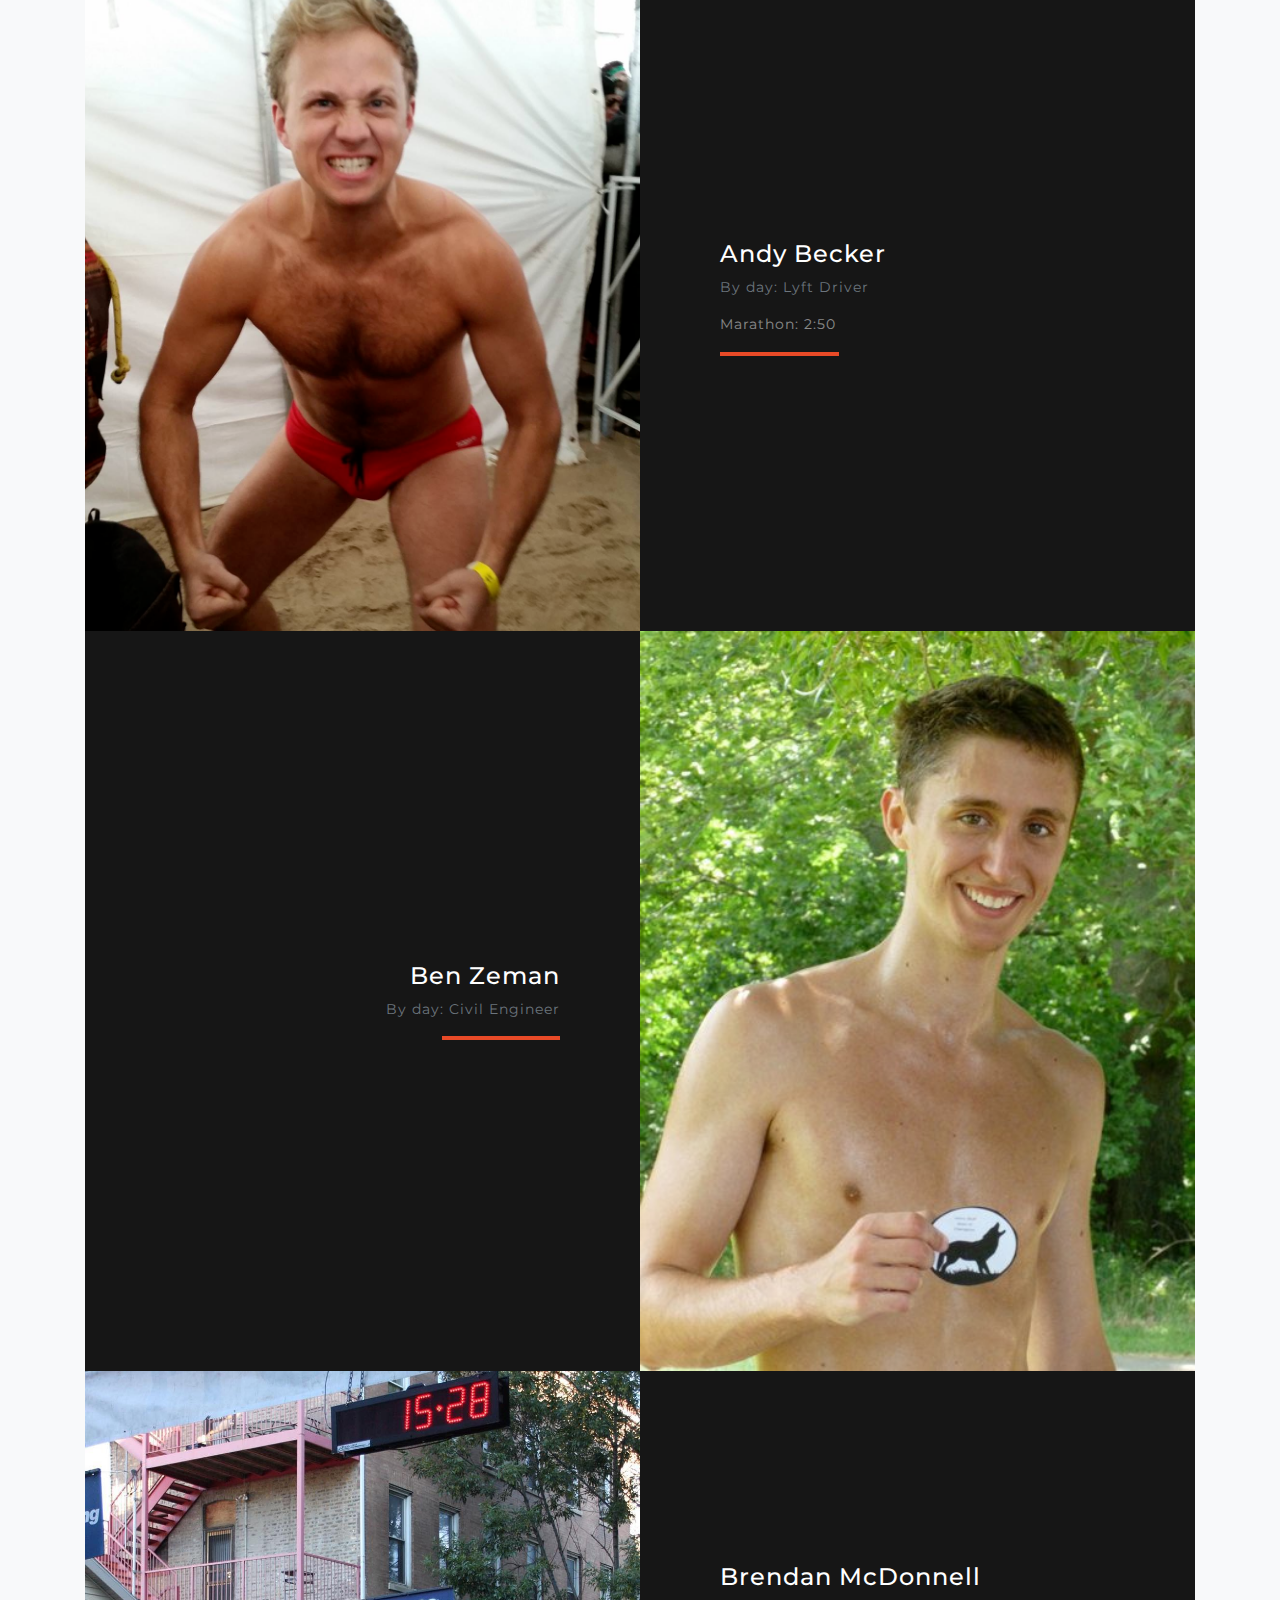
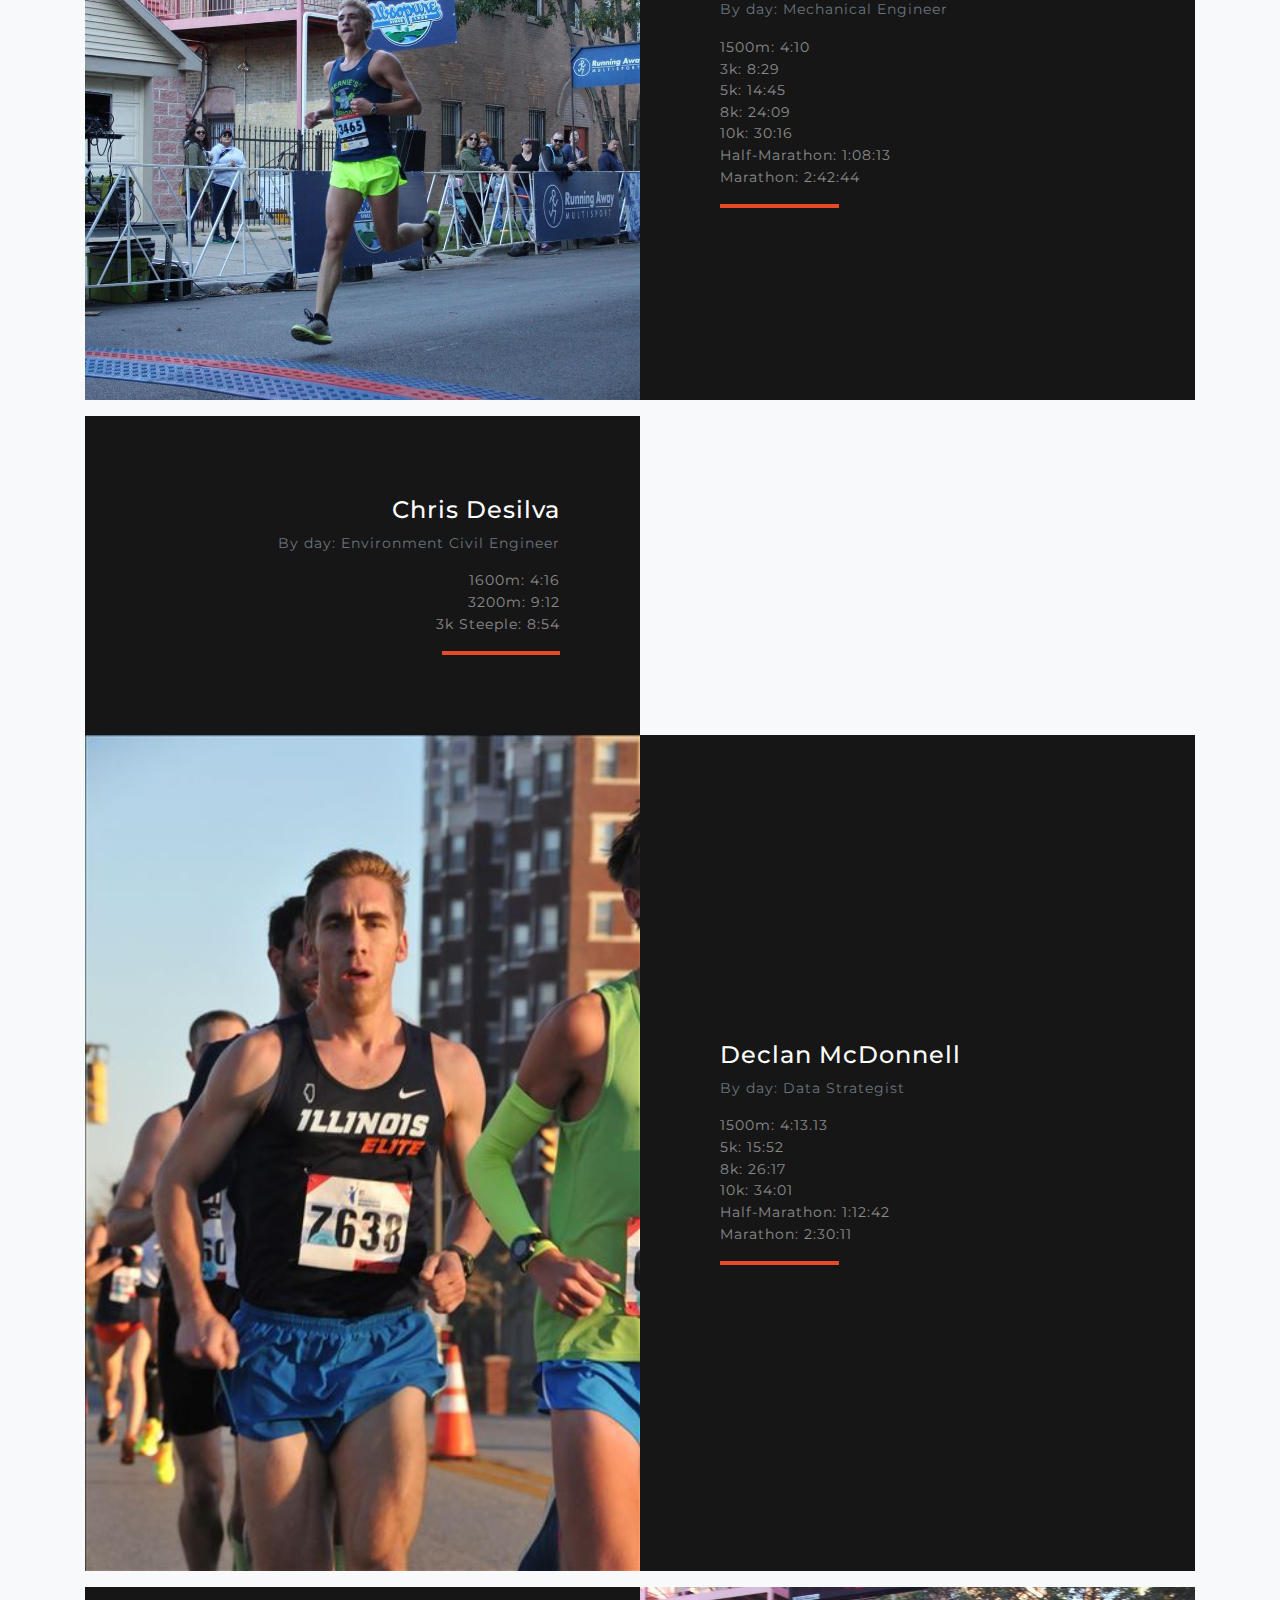
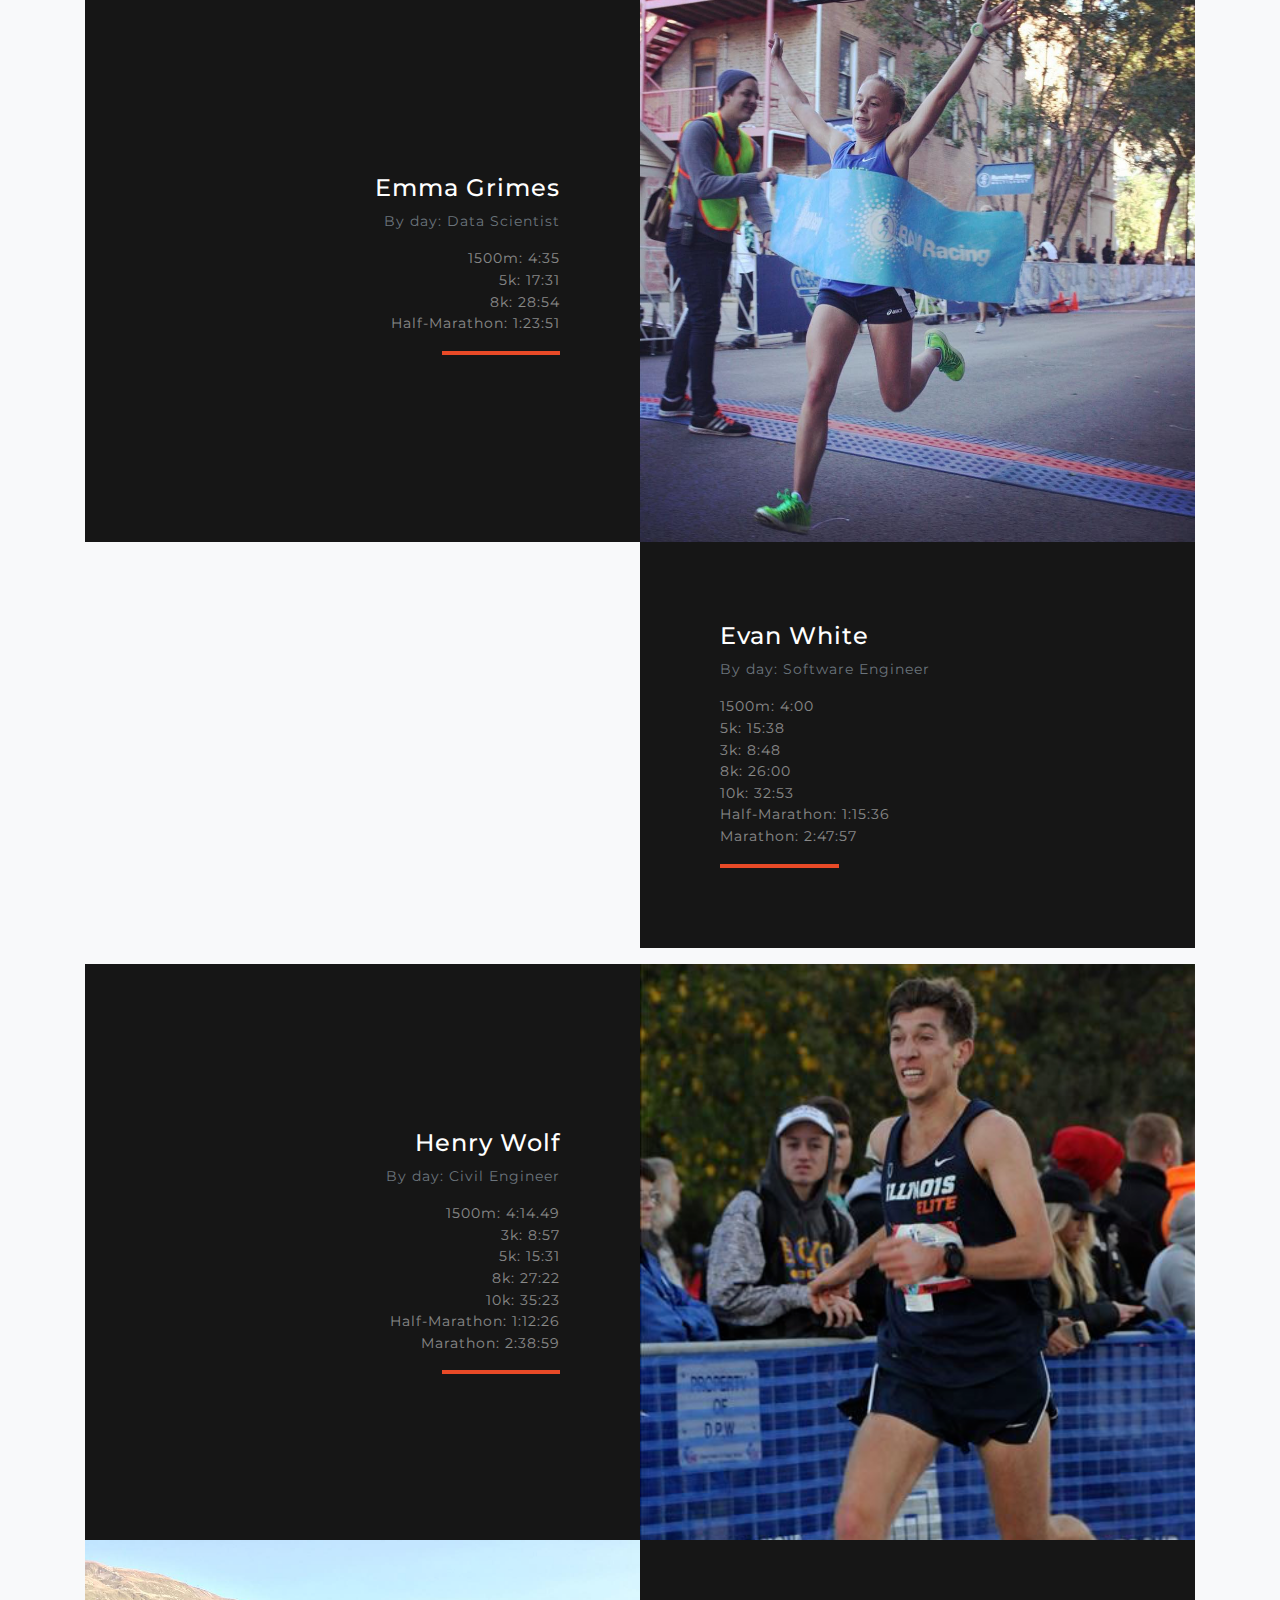
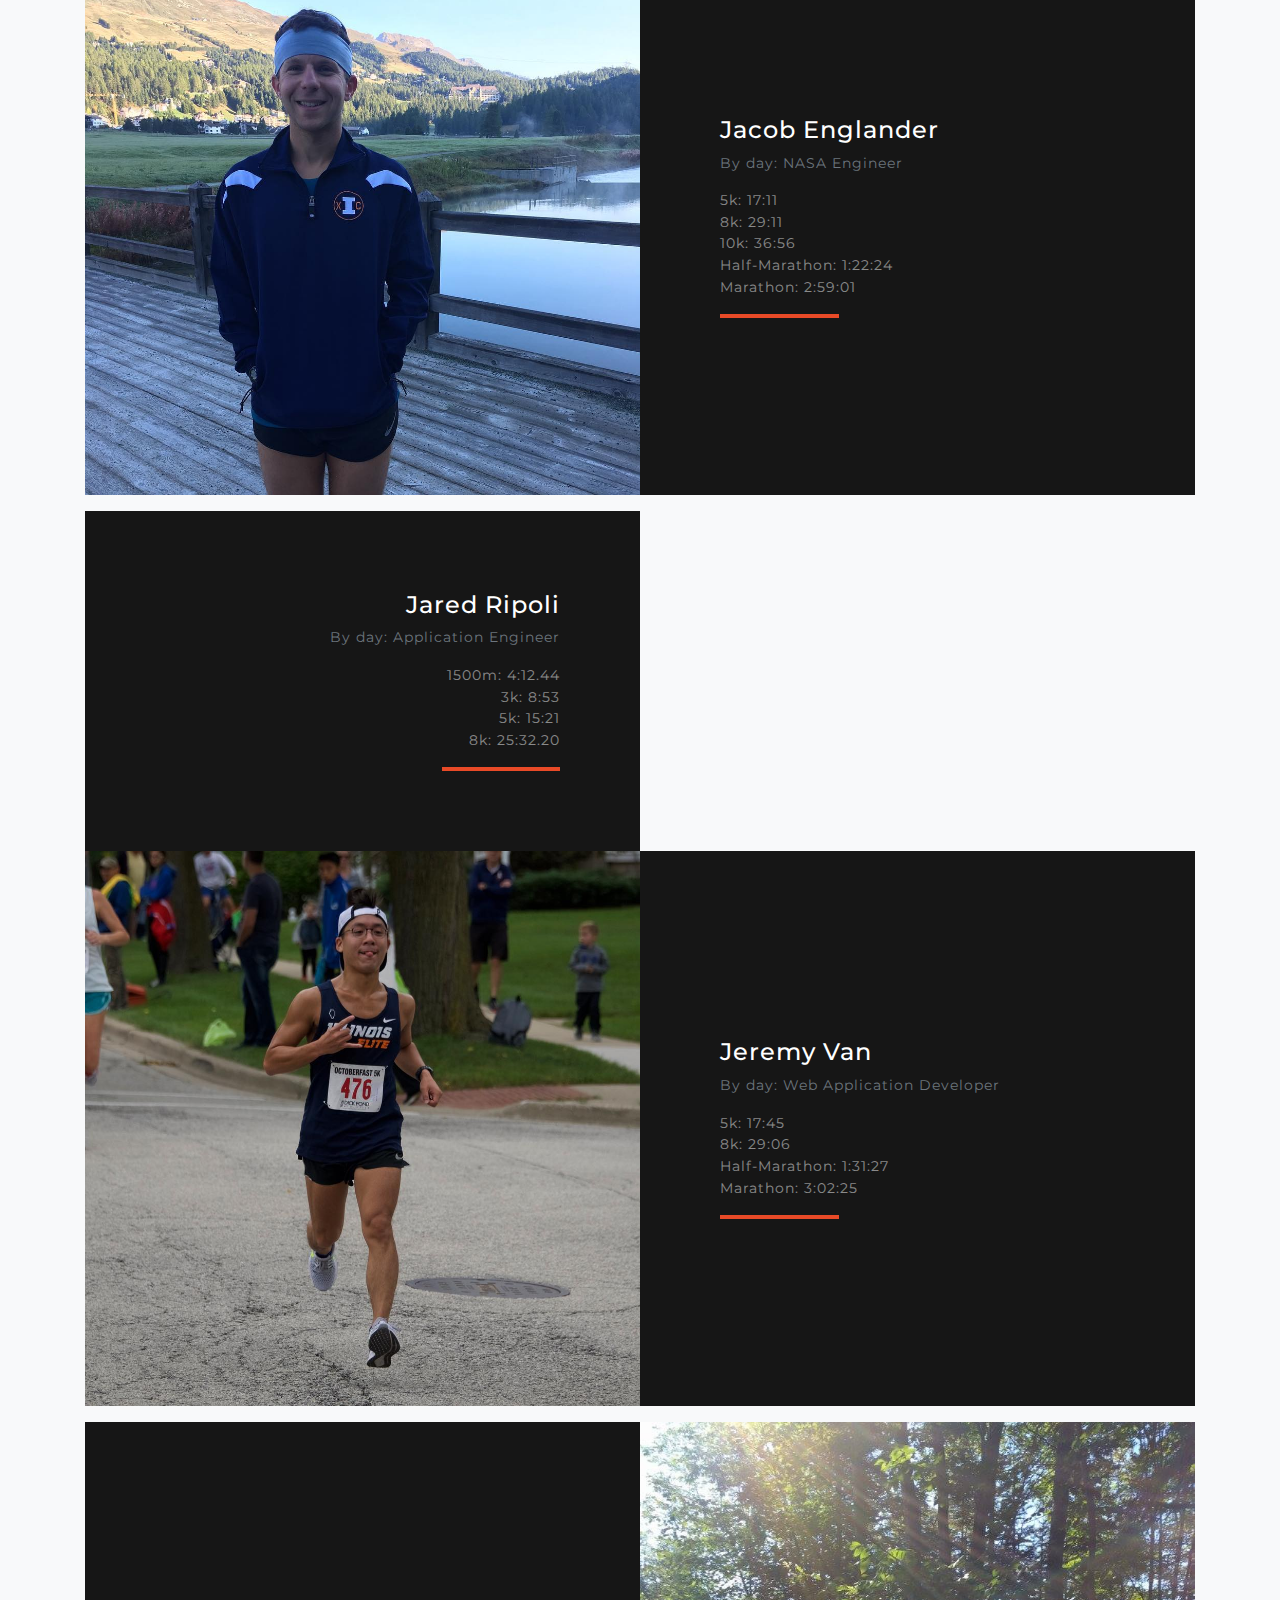
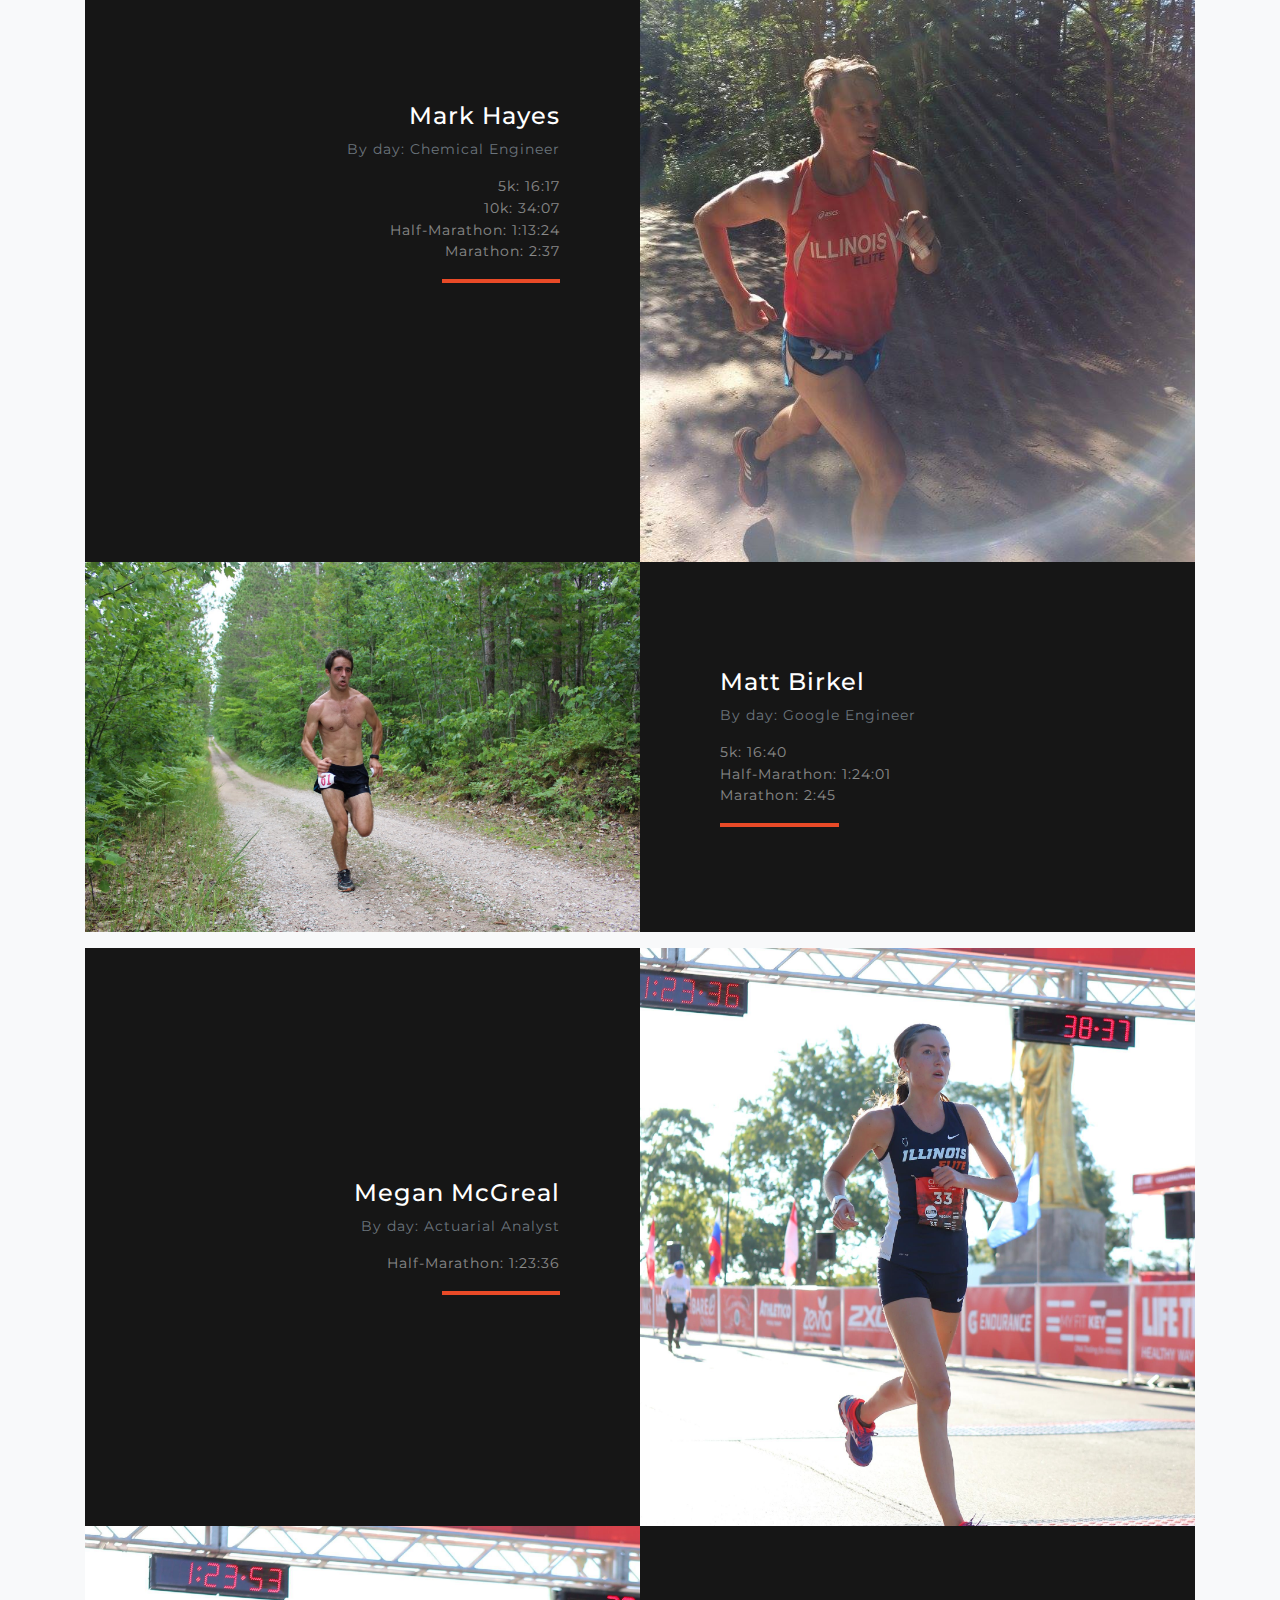
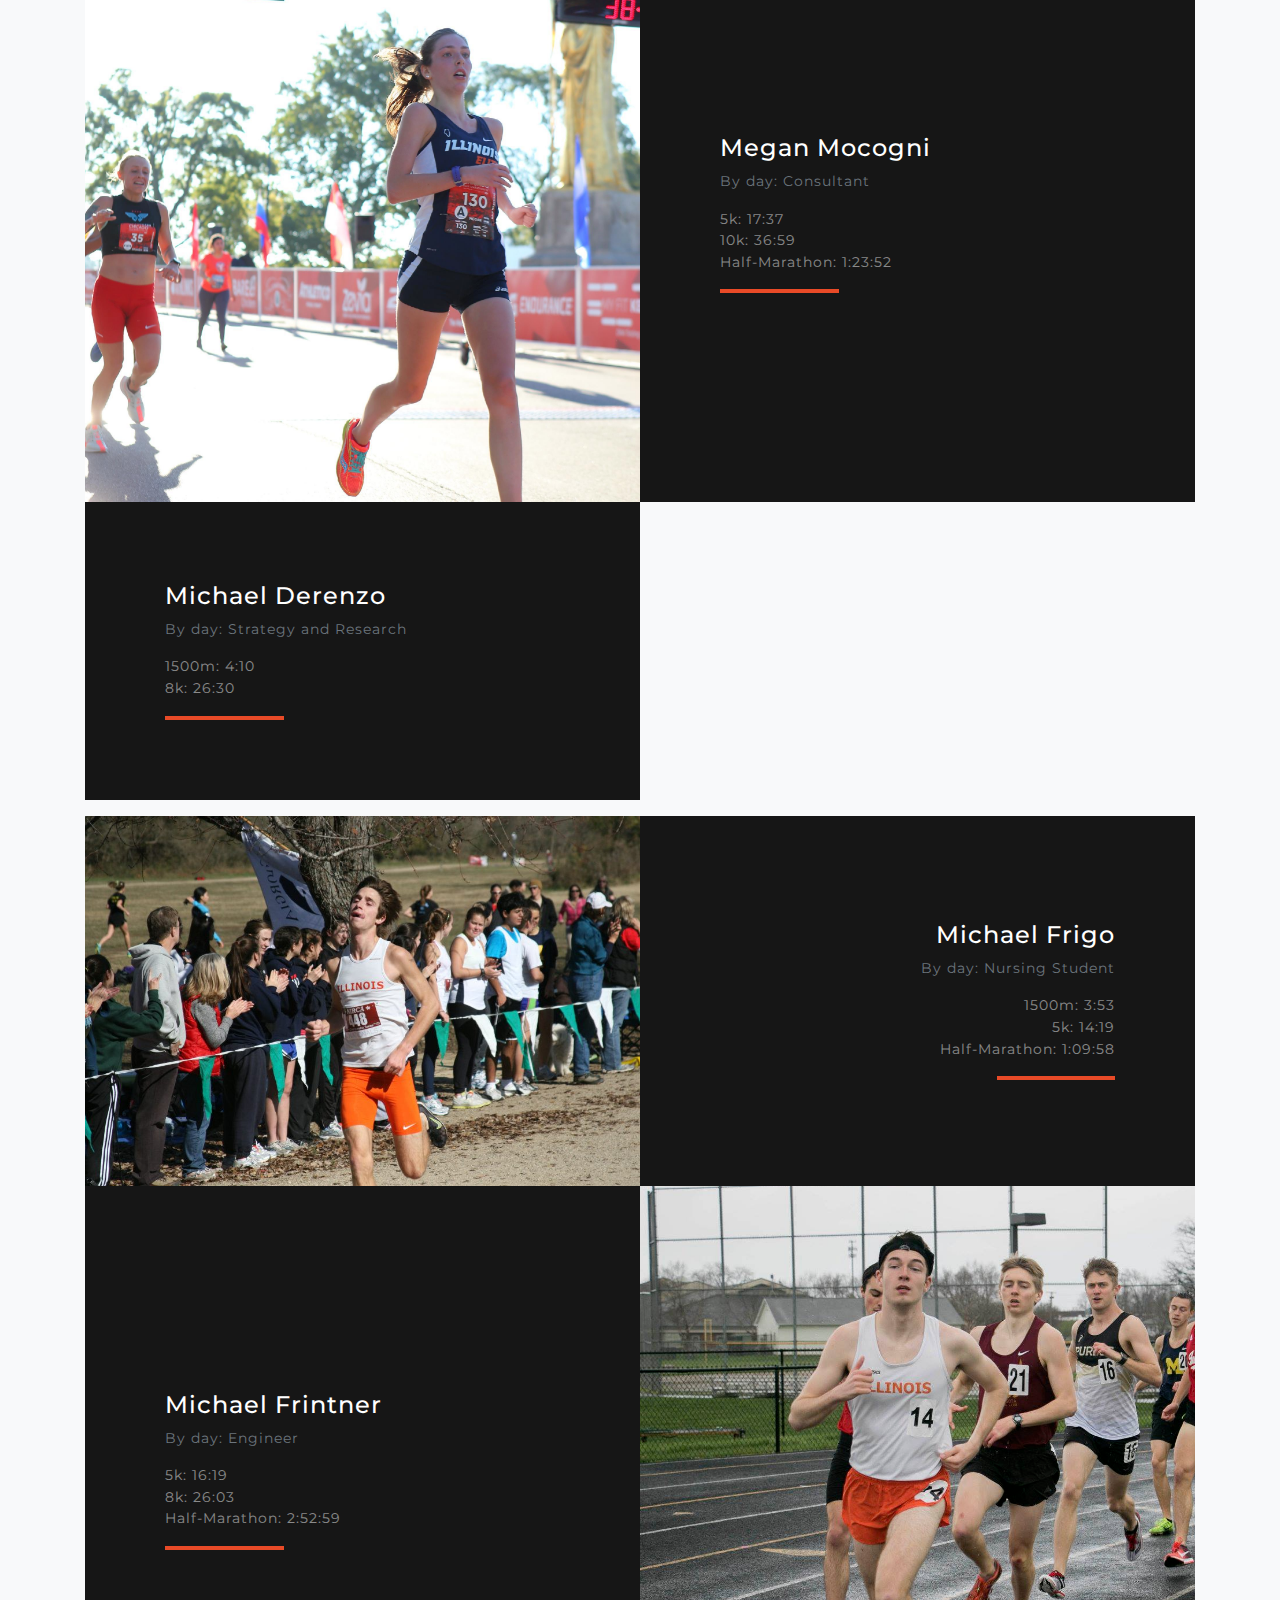
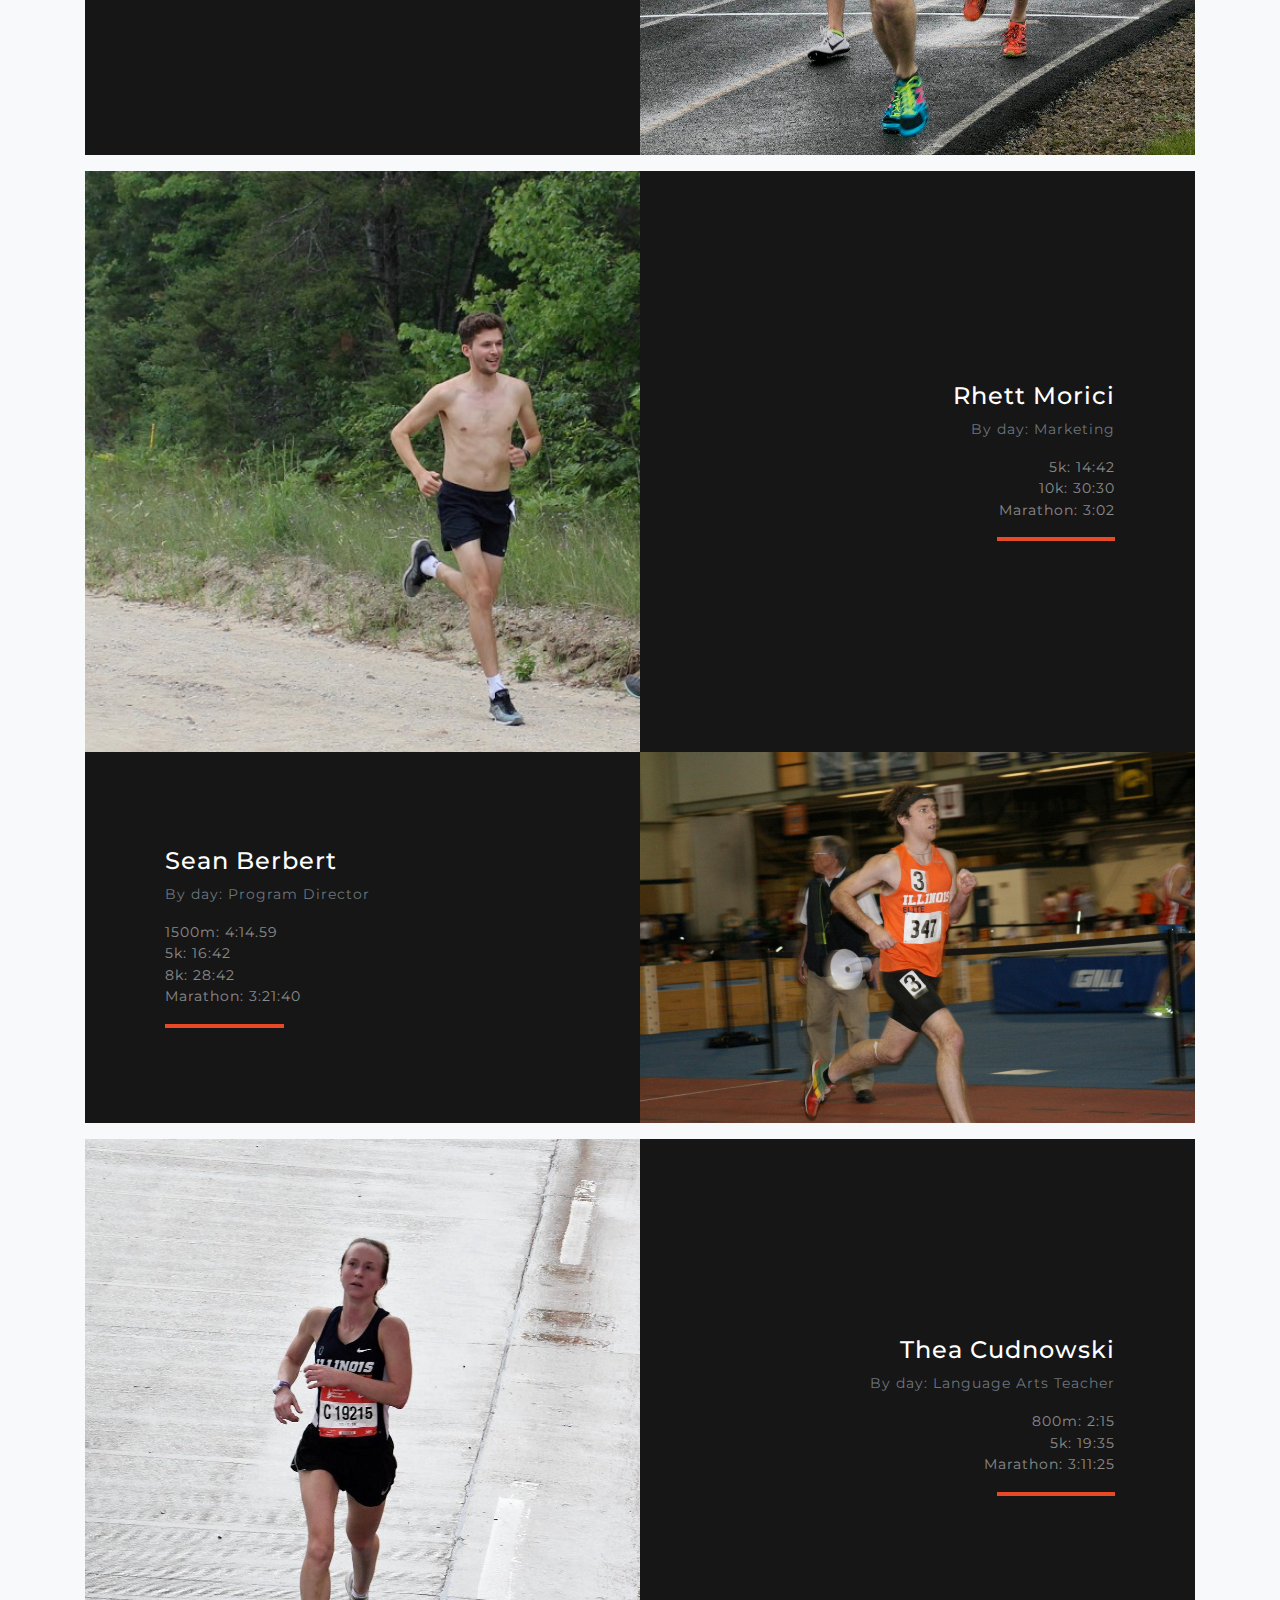
==== commit 8f653aee: "add members to team page" ====
--- a/team.html
+++ b/team.html
@@ -654,12 +654,42 @@
         <!-- Project Three Row -->
         <div class="row justify-content-center no-gutters filterDiv men">
           <div class="col-lg-6">
+            <img class="img-fluid" src="img/members/mark_hayes_1.jpg" alt="">
+          </div>
+          <div class="col-lg-6 order-lg-first">
+            <div class="bg-black text-center h-100 project">
+              <div class="d-flex h-100">
+                <div class="project-text w-100 my-auto text-center text-lg-right">
+                  <h4 class="text-white">Mark Hayes</h4>
+                  <p class="text-muted">By day: Chemical Engineer</p>
+                  <p class="mb-0 text-white-50">
+                    5k: 16:17
+                  </p>
+                  <p class="mb-0 text-white-50">
+                    10k: 34:07
+                  </p>
+                  <p class="mb-0 text-white-50">
+                    Half-Marathon: 1:13:24
+                  </p>
+                  <p class="mb-0 text-white-50">
+                    Marathon: 2:37
+                  </p>
+                  <hr class="d-none d-lg-block mb-0 mr-0">
+                </div>
+              </div>
+            </div>
+          </div>
+        </div>
+
+        <!-- Project Three Row -->
+        <div class="row justify-content-center no-gutters mb-5 mb-lg-0 filterDiv men">
+          <div class="col-lg-6">
             <img class="img-fluid" src="img/members/matt_birkel_1.jpg" alt="">
           </div>
-          <div class="col-lg-6 order-lg-first">
-            <div class="bg-black text-center h-100 project">
-              <div class="d-flex h-100">
-                <div class="project-text w-100 my-auto text-center text-lg-right">
+          <div class="col-lg-6">
+            <div class="bg-black text-center h-100 project">
+              <div class="d-flex h-100">
+                <div class="project-text w-100 my-auto text-center text-lg-left">
                   <h4 class="text-white">Matt Birkel</h4>
                   <p class="text-muted">By day: Google Engineer</p>
                   <p class="mb-0 text-white-50">
@@ -671,7 +701,250 @@
                   <p class="mb-0 text-white-50">
                     Marathon: 2:45
                   </p>
-                  <hr class="d-none d-lg-block mb-0 mr-0">
+                  <hr class="d-none d-lg-block mb-0 ml-0">
+                </div>
+              </div>
+            </div>
+          </div>
+        </div>
+
+        <!-- Project Four Row -->
+        <div class="row justify-content-center no-gutters filterDiv women">
+          <div class="col-lg-6">
+            <img class="img-fluid" src="img/members/megan_mcgreal_1.png" alt="" style="width:100%">
+          </div>
+          <div class="col-lg-6 order-lg-first">
+            <div class="bg-black text-center h-100 project">
+              <div class="d-flex h-100">
+                <div class="project-text w-100 my-auto text-center text-lg-right">
+                  <h4 class="text-white">Megan McGreal</h4>
+                  <p class="text-muted">By day: Actuarial Analyst</p>
+                  <p class="mb-0 text-white-50">
+                    Half-Marathon: 1:23:36
+                  </p>
+                  <hr class="d-none d-lg-block mb-0 mr-0">
+                </div>
+              </div>
+            </div>
+          </div>
+        </div>
+
+        <!-- Project Three Row -->
+        <div class="row justify-content-center no-gutters filterDiv women">
+          <div class="col-lg-6">
+            <img class="img-fluid" src="img/members/megan_mocogni_1.png" alt="">
+          </div>
+          <div class="col-lg-6">
+            <div class="bg-black text-center h-100 project">
+              <div class="d-flex h-100">
+                <div class="project-text w-100 my-auto text-center text-lg-left">
+                  <h4 class="text-white">Megan Mocogni</h4>
+                  <p class="text-muted">By day: Consultant</p>
+                  <p class="mb-0 text-white-50">
+                    5k: 17:37
+                  </p>
+                  <p class="mb-0 text-white-50">
+                    10k: 36:59
+                  </p>
+                  <p class="mb-0 text-white-50">
+                    Half-Marathon: 1:23:52
+                  </p>
+                  <hr class="d-none d-lg-block mb-0 ml-0">
+                </div>
+              </div>
+            </div>
+          </div>
+        </div>
+
+        <!-- Project Three Row -->
+        <div class="row justify-content-center no-gutters mb-5 mb-lg-0 filterDiv men">
+          <div class="col-lg-6">
+            <img class="img-fluid" src="img/members/michael_derenzo_1.jpg" alt="">
+          </div>
+          <div class="col-lg-6 order-lg-first">
+            <div class="bg-black text-center h-100 project">
+              <div class="d-flex h-100">
+                <div class="project-text w-100 my-auto text-center text-lg-left">
+                  <h4 class="text-white">Michael Derenzo</h4>
+                  <p class="text-muted">By day: Strategy and Research</p>
+                  <p class="mb-0 text-white-50">
+                    1500m: 4:10
+                  </p>
+                  <p class="mb-0 text-white-50">
+                    8k: 26:30
+                  </p>
+                  <hr class="d-none d-lg-block mb-0 ml-0">
+                </div>
+              </div>
+            </div>
+          </div>
+        </div>
+
+        <!-- Project Three Row -->
+        <div class="row justify-content-center no-gutters filterDiv men">
+          <div class="col-lg-6">
+            <img class="img-fluid" src="img/members/michael_frigo_1.jpg" alt="">
+          </div>
+          <div class="col-lg-6">
+            <div class="bg-black text-center h-100 project">
+              <div class="d-flex h-100">
+                <div class="project-text w-100 my-auto text-center text-lg-right">
+                  <h4 class="text-white">Michael Frigo</h4>
+                  <p class="text-muted">By day: Nursing Student</p>
+                  <p class="mb-0 text-white-50">
+                    1500m: 3:53
+                  </p>
+                  <p class="mb-0 text-white-50">
+                    5k: 14:19
+                  </p>
+                  <p class="mb-0 text-white-50">
+                    Half-Marathon: 1:09:58
+                  </p>
+                  <hr class="d-none d-lg-block mb-0 mr-0">
+                </div>
+              </div>
+            </div>
+          </div>
+        </div>
+
+        <!-- Project Four Row -->
+        <div class="row justify-content-center no-gutters mb-5 mb-lg-0 filterDiv men">
+          <div class="col-lg-6">
+            <img class="img-fluid" src="img/members/michael_frintner_1.png" alt="" style="width:100%">
+          </div>
+          <div class="col-lg-6 order-lg-first">
+            <div class="bg-black text-center h-100 project">
+              <div class="d-flex h-100">
+                <div class="project-text w-100 my-auto text-center text-lg-left">
+                  <h4 class="text-white">Michael Frintner</h4>
+                  <p class="text-muted">By day: Engineer</p>
+                  <p class="mb-0 text-white-50">
+                    5k: 16:19
+                  </p>
+                  <p class="mb-0 text-white-50">
+                    8k: 26:03
+                  </p>
+                  <p class="mb-0 text-white-50">
+                    Half-Marathon: 2:52:59
+                  </p>
+                  <hr class="d-none d-lg-block mb-0 ml-0">
+                </div>
+              </div>
+            </div>
+          </div>
+        </div>
+
+        <!-- Project Three Row -->
+        <div class="row justify-content-center no-gutters filterDiv men">
+          <div class="col-lg-6">
+            <img class="img-fluid" src="img/members/rhett_morici_1.png" alt="" style="width:100%;">
+          </div>
+          <div class="col-lg-6">
+            <div class="bg-black text-center h-100 project">
+              <div class="d-flex h-100">
+                <div class="project-text w-100 my-auto text-center text-lg-right">
+                  <h4 class="text-white">Rhett Morici</h4>
+                  <p class="text-muted">By day: Marketing</p>
+                  <p class="mb-0 text-white-50">
+                    5k: 14:42
+                  </p>
+                  <p class="mb-0 text-white-50">
+                    10k: 30:30
+                  </p>
+                  <p class="mb-0 text-white-50">
+                    Marathon: 3:02
+                  </p>
+                  <hr class="d-none d-lg-block mb-0 mr-0">
+                </div>
+              </div>
+            </div>
+          </div>
+        </div>
+
+        <!-- Project Four Row -->
+        <div class="row justify-content-center no-gutters mb-5 mb-lg-0 filterDiv men">
+          <div class="col-lg-6">
+            <img class="img-fluid" src="img/members/sean_berbert_1.jpg" alt="" style="width:100%">
+          </div>
+          <div class="col-lg-6 order-lg-first">
+            <div class="bg-black text-center h-100 project">
+              <div class="d-flex h-100">
+                <div class="project-text w-100 my-auto text-center text-lg-left">
+                  <h4 class="text-white">Sean Berbert</h4>
+                  <p class="text-muted">By day: Program Director</p>
+                  <p class="mb-0 text-white-50">
+                    1500m: 4:14.59
+                  </p>
+                  <p class="mb-0 text-white-50">
+                    5k: 16:42
+                  </p>
+                  <p class="mb-0 text-white-50">
+                    8k: 28:42
+                  </p>
+                  <p class="mb-0 text-white-50">
+                    Marathon: 3:21:40
+                  </p>
+                  <hr class="d-none d-lg-block mb-0 ml-0">
+                </div>
+              </div>
+            </div>
+          </div>
+        </div>
+
+        <!-- Project Three Row -->
+        <div class="row justify-content-center no-gutters filterDiv men">
+          <div class="col-lg-6">
+            <img class="img-fluid" src="img/members/thea_cudnowski_1.jpg" alt="">
+          </div>
+          <div class="col-lg-6">
+            <div class="bg-black text-center h-100 project">
+              <div class="d-flex h-100">
+                <div class="project-text w-100 my-auto text-center text-lg-right">
+                  <h4 class="text-white">Thea Cudnowski</h4>
+                  <p class="text-muted">By day: Language Arts Teacher</p>
+                  <p class="mb-0 text-white-50">
+                    800m: 2:15
+                  </p>
+                  <p class="mb-0 text-white-50">
+                    5k: 19:35
+                  </p>
+                  <p class="mb-0 text-white-50">
+                    Marathon: 3:11:25
+                  </p>
+                  <hr class="d-none d-lg-block mb-0 mr-0">
+                </div>
+              </div>
+            </div>
+          </div>
+        </div>
+
+        <!-- Project Four Row -->
+        <div class="row justify-content-center no-gutters mb-5 mb-lg-0 filterDiv men">
+          <div class="col-lg-6">
+            <img class="img-fluid" src="img/members/zach_boehmke_1.png" alt="" style="width:100%">
+          </div>
+          <div class="col-lg-6 order-lg-first">
+            <div class="bg-black text-center h-100 project">
+              <div class="d-flex h-100">
+                <div class="project-text w-100 my-auto text-center text-lg-left">
+                  <h4 class="text-white">Zach Boehmke</h4>
+                  <p class="text-muted">By day: Biology Teacher</p>
+                  <p class="mb-0 text-white-50">
+                    1500m: 4:15
+                  </p>
+                  <p class="mb-0 text-white-50">
+                    5k: 16:53
+                  </p>
+                  <p class="mb-0 text-white-50">
+                    8k: 27:52
+                  </p>
+                  <p class="mb-0 text-white-50">
+                    Half-Marathon: 1:18:16
+                  </p>
+                  <p class="mb-0 text-white-50">
+                    Marathon: 3:13:24
+                  </p>
+                  <hr class="d-none d-lg-block mb-0 ml-0">
                 </div>
               </div>
             </div>
--- a/css/grayscale.css
+++ b/css/grayscale.css
@@ -115,13 +115,13 @@
 }
 
 .masthead h2 {
-  max-width: 20rem;
+  /* max-width: 20rem; */
   font-size: 1rem;
 }
 
 /* Reduce padding on hero down caret */
 .mb-5, .my-5 {
-  margin-bottom: 0rem!important;
+  margin-bottom: 1rem!important;
 }
 
 @media (min-width: 768px) {
@@ -176,7 +176,7 @@
 }
 
 .about-section {
-  padding-top: 10rem;
+  padding-top: 4rem;
   background: -webkit-gradient(linear, left top, left bottom, from(#161616), color-stop(75%, rgba(22, 22, 22, 0.9)), to(rgba(22, 22, 22, 0.8)));
   background: linear-gradient(to bottom, #161616 0%, rgba(22, 22, 22, 0.9) 75%, rgba(22, 22, 22, 0.8) 100%);
 }
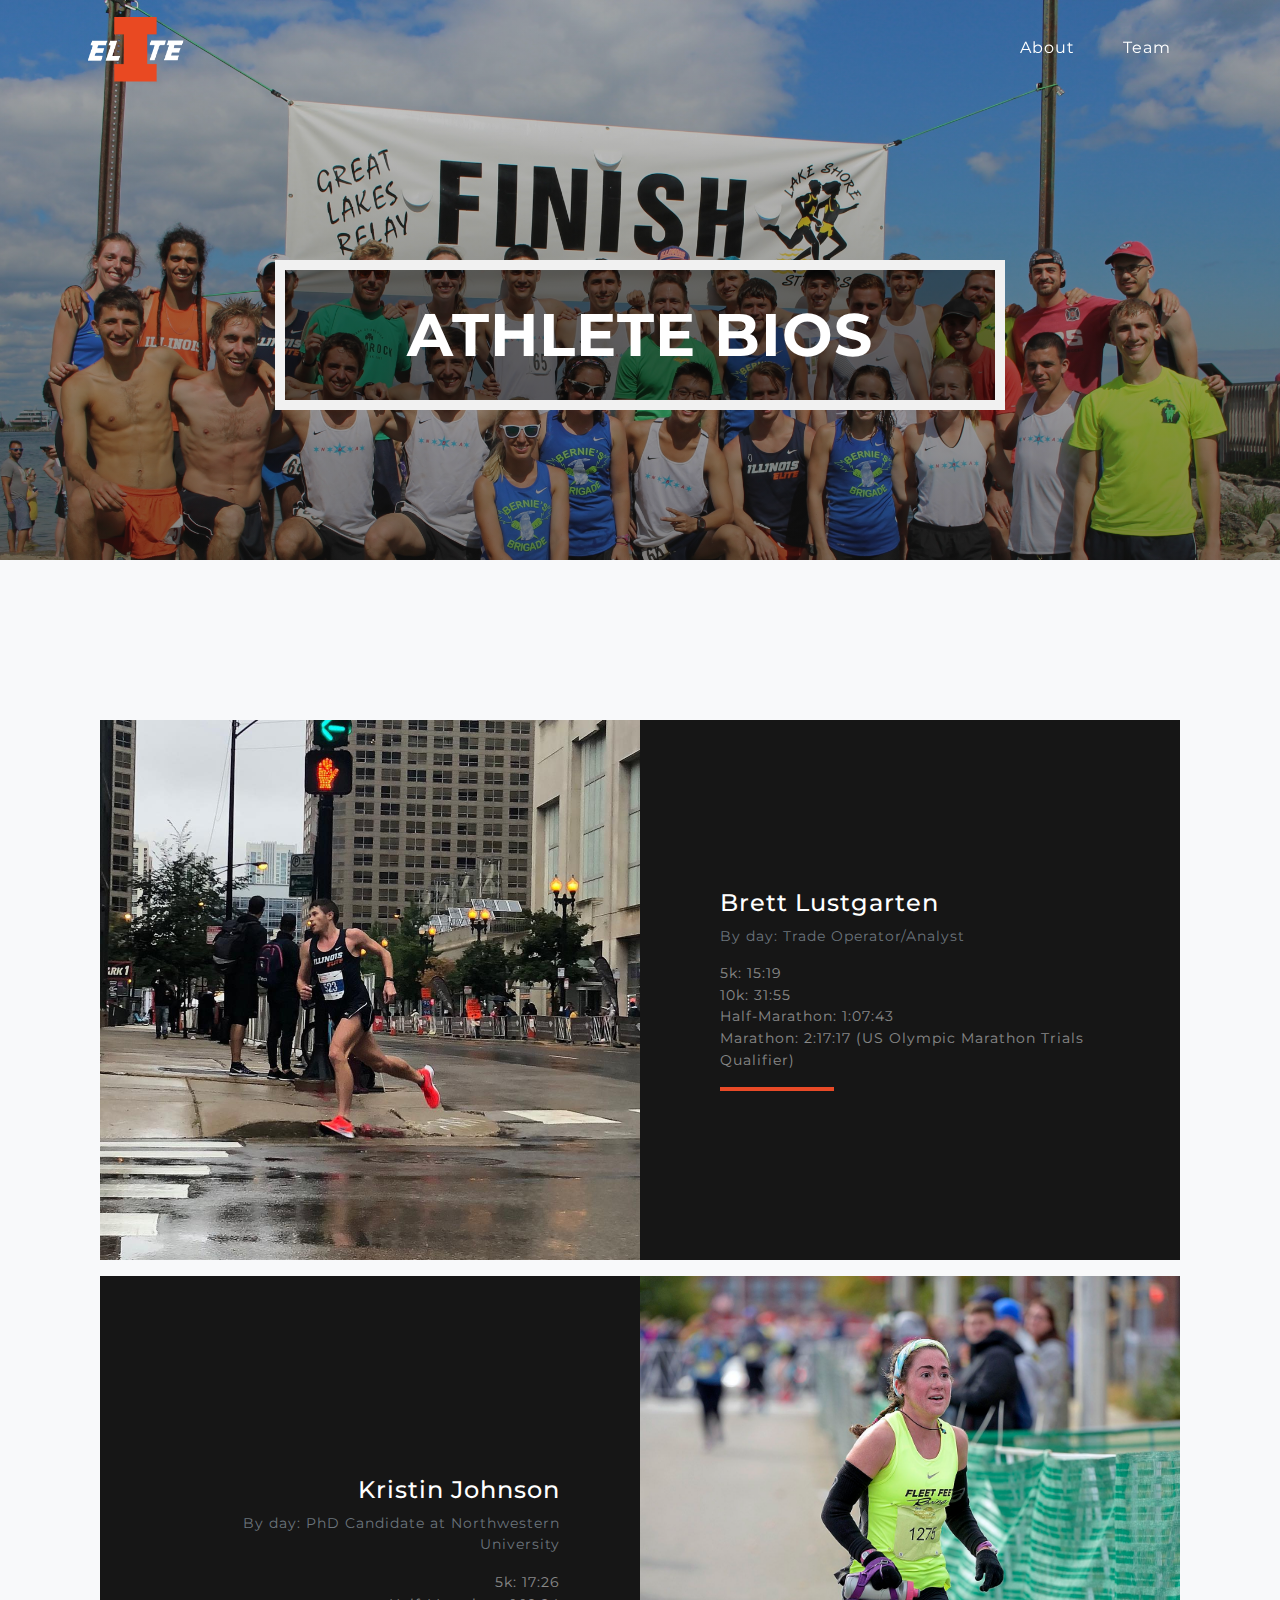
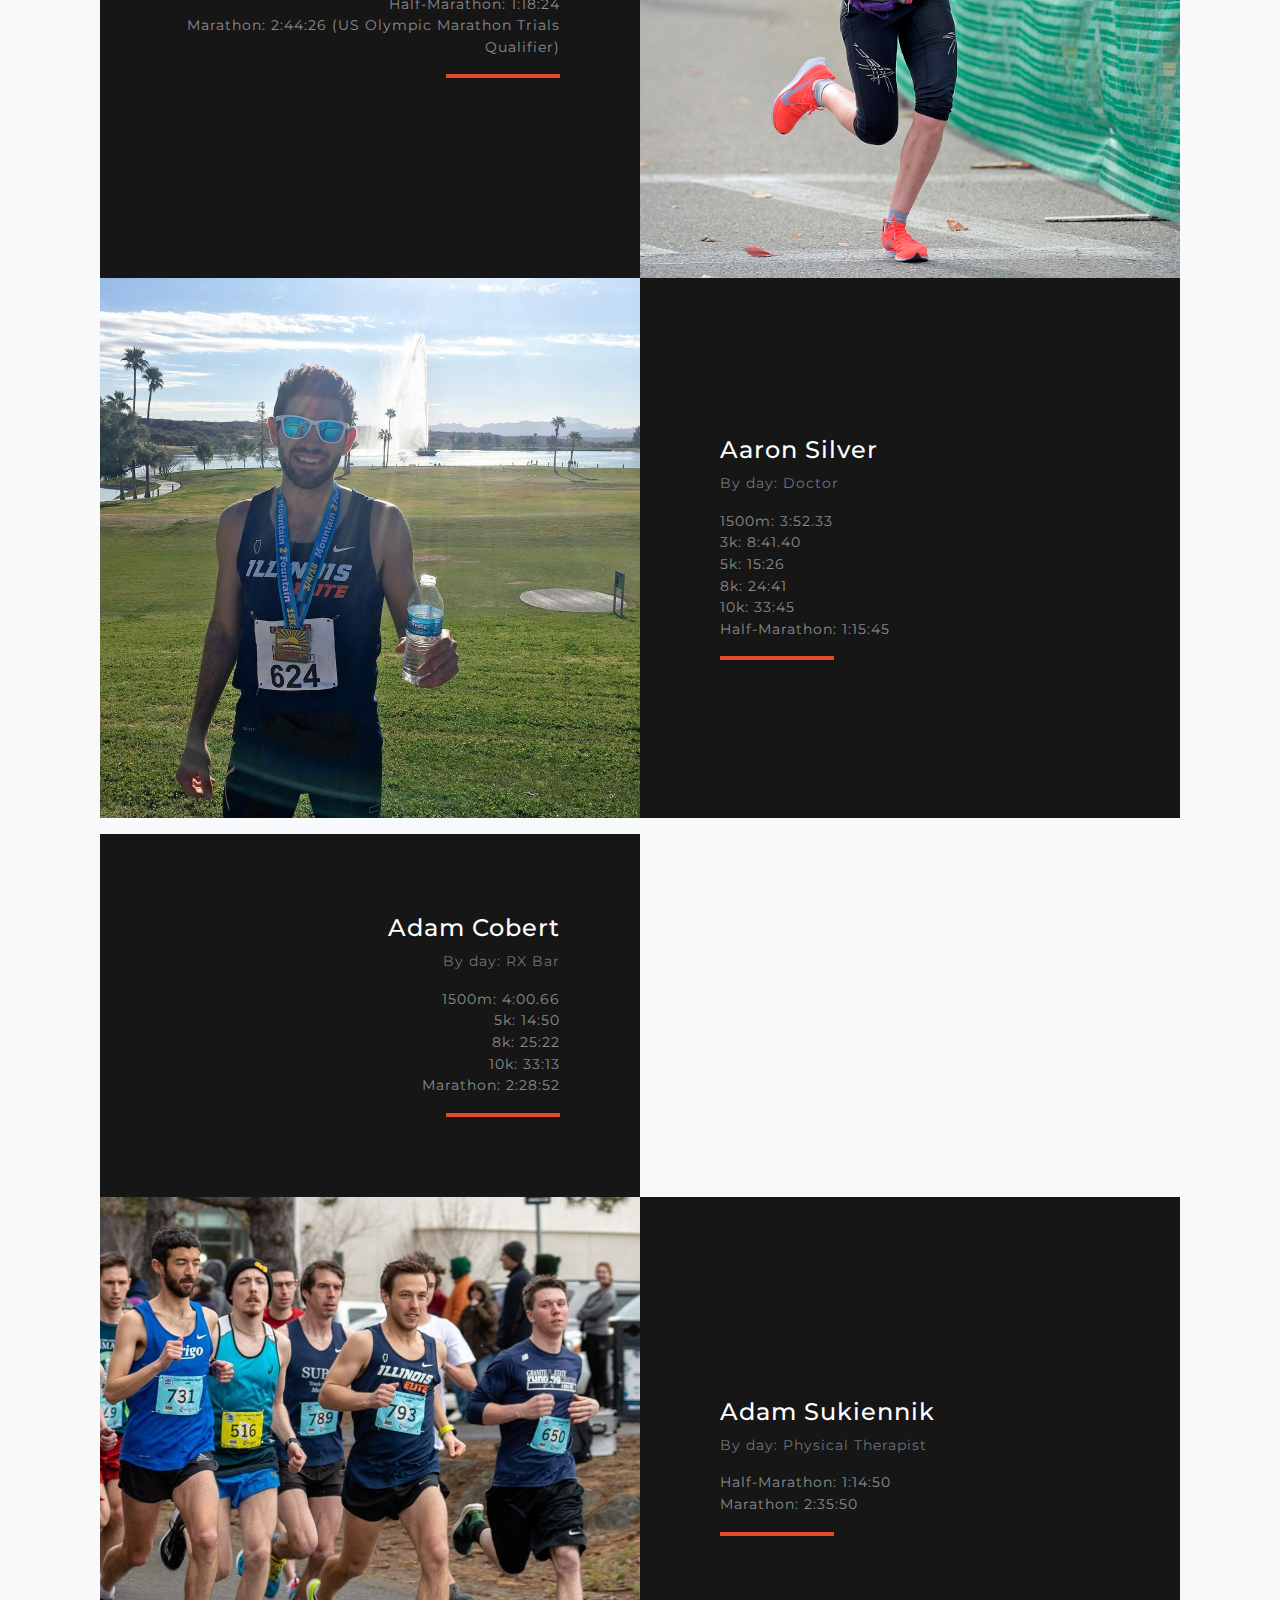
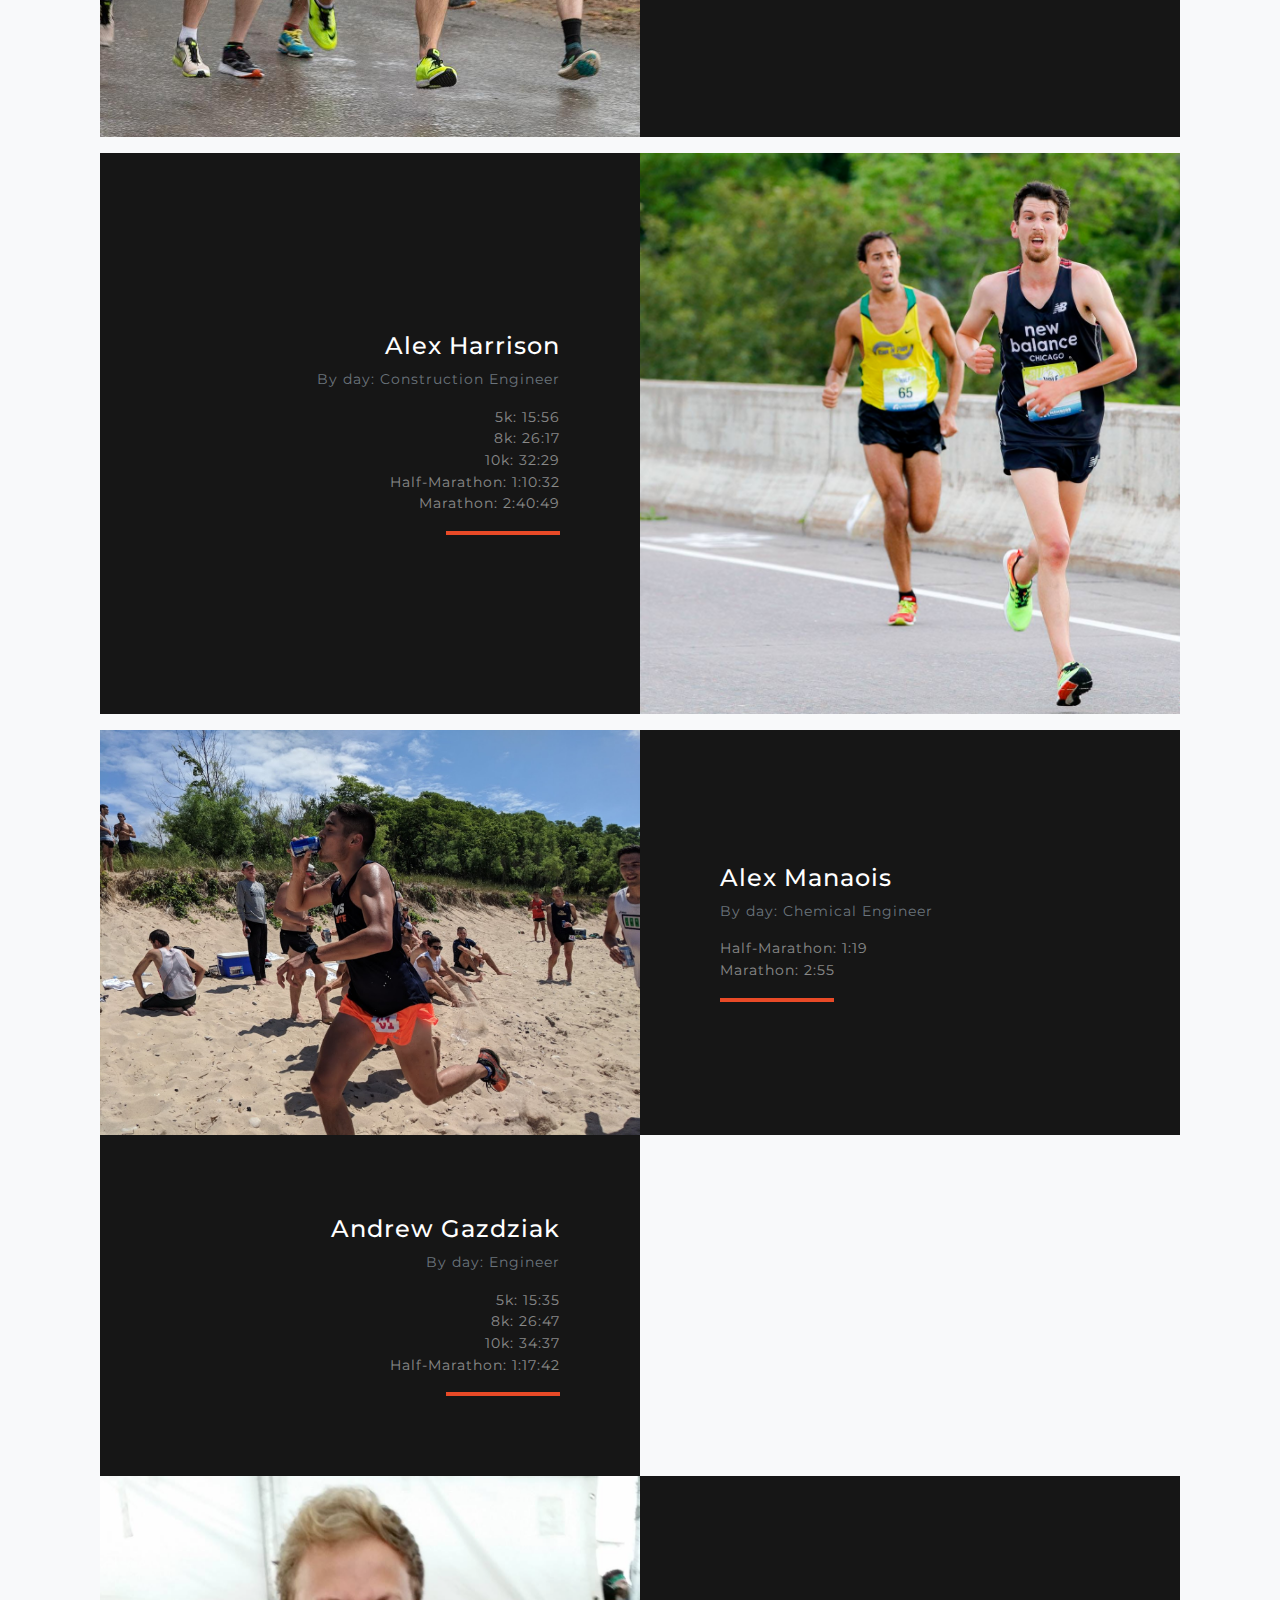
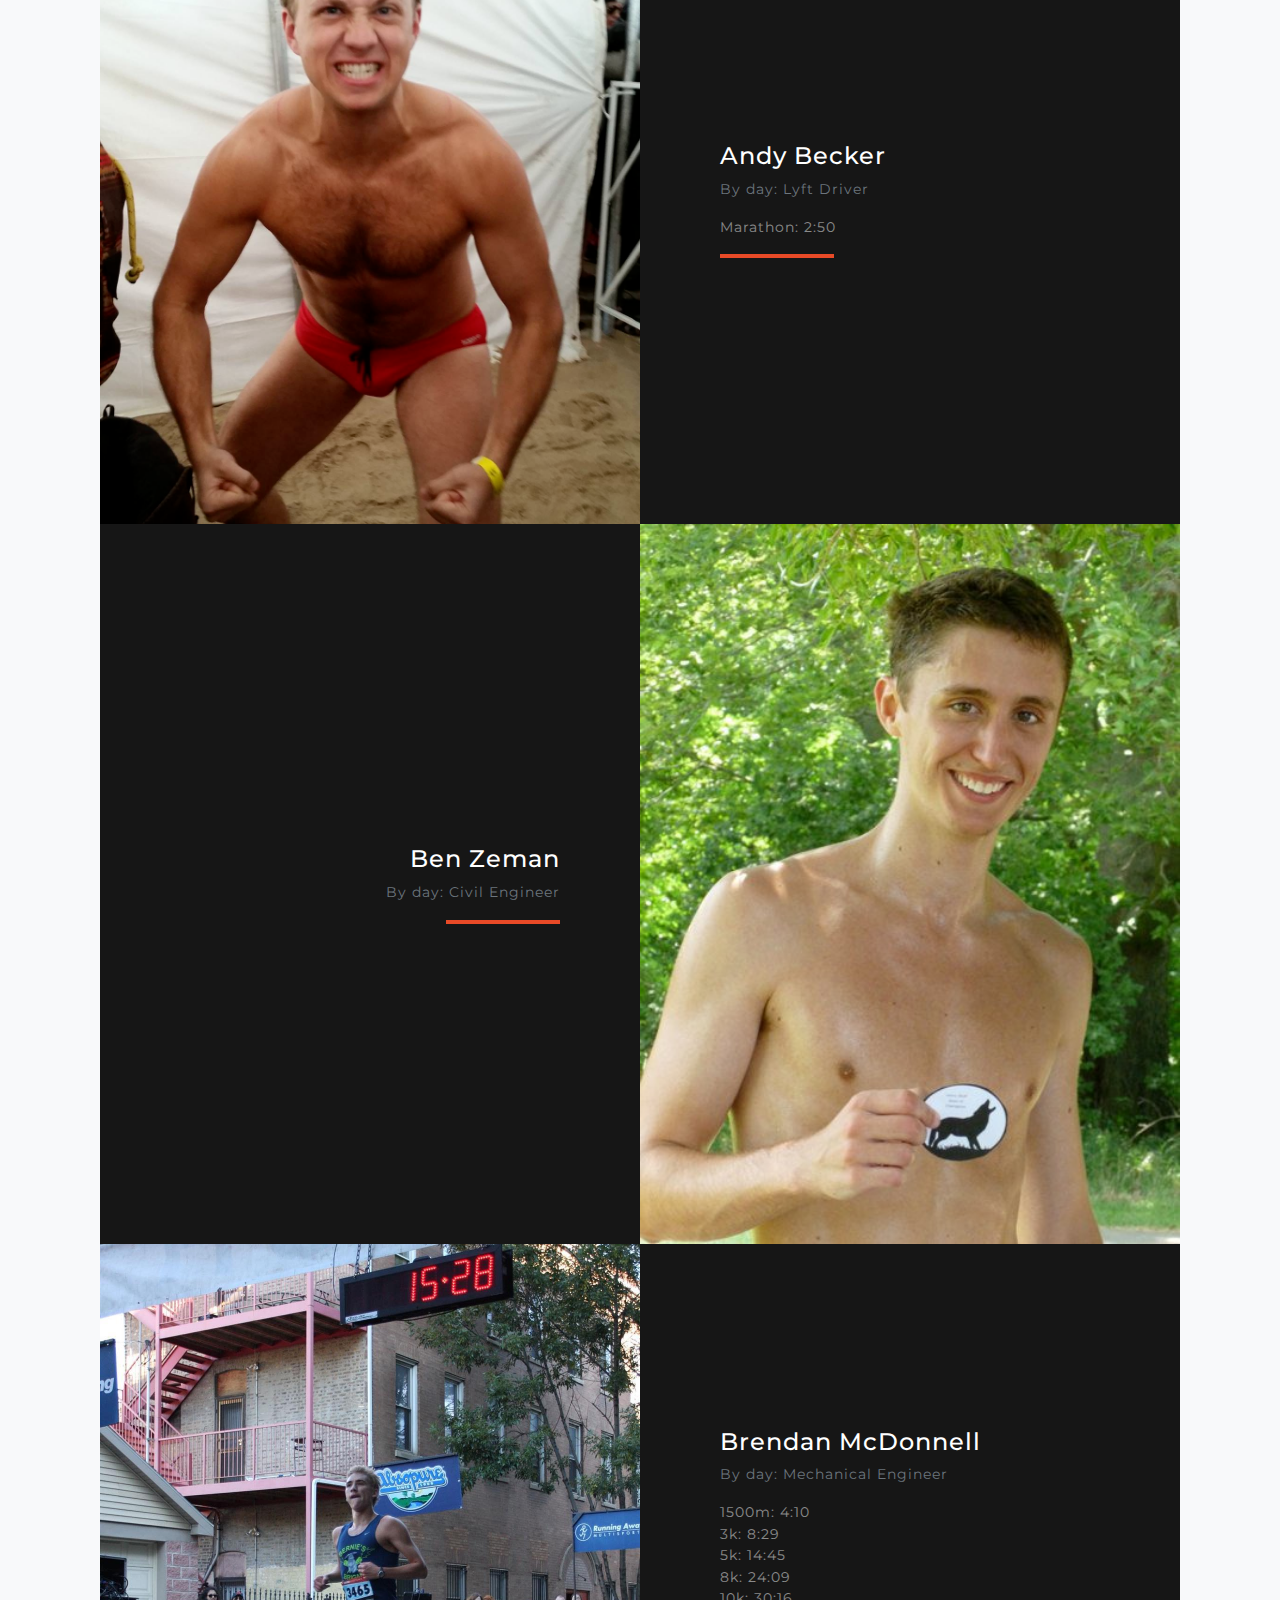
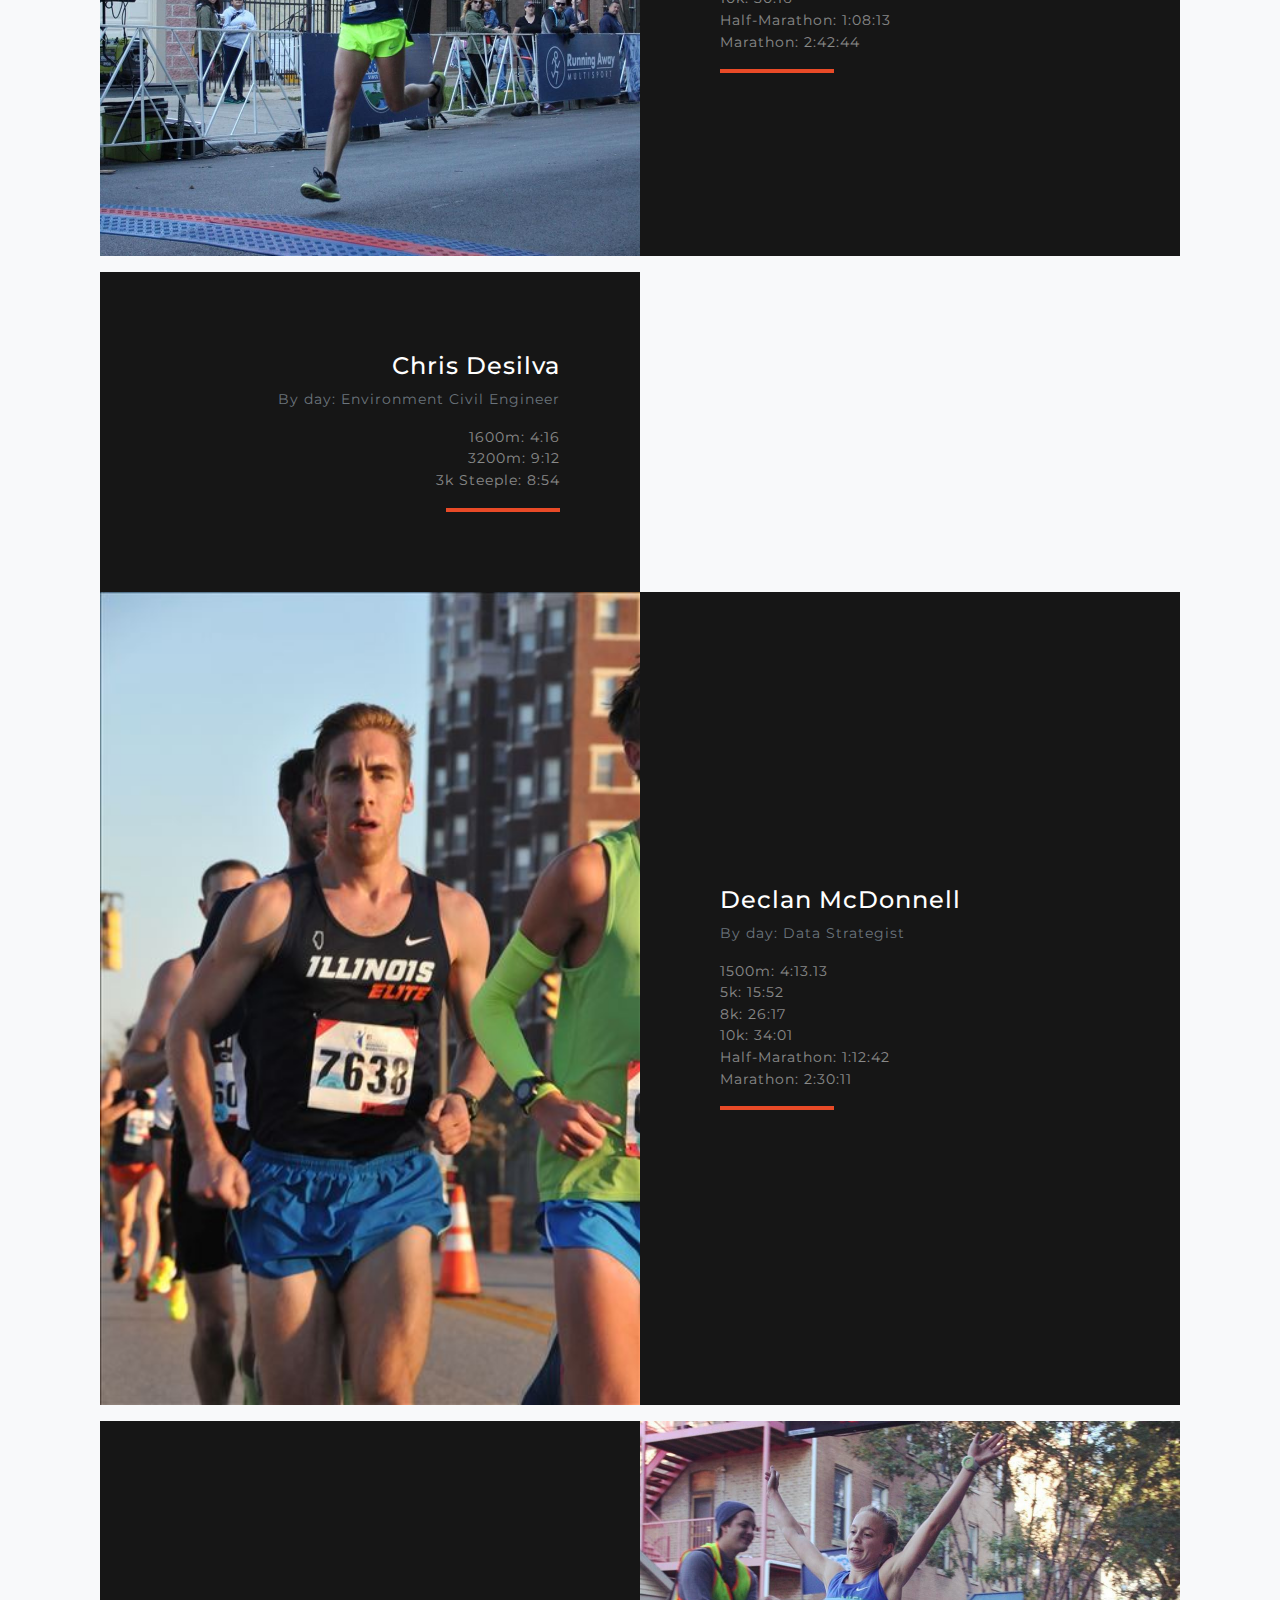
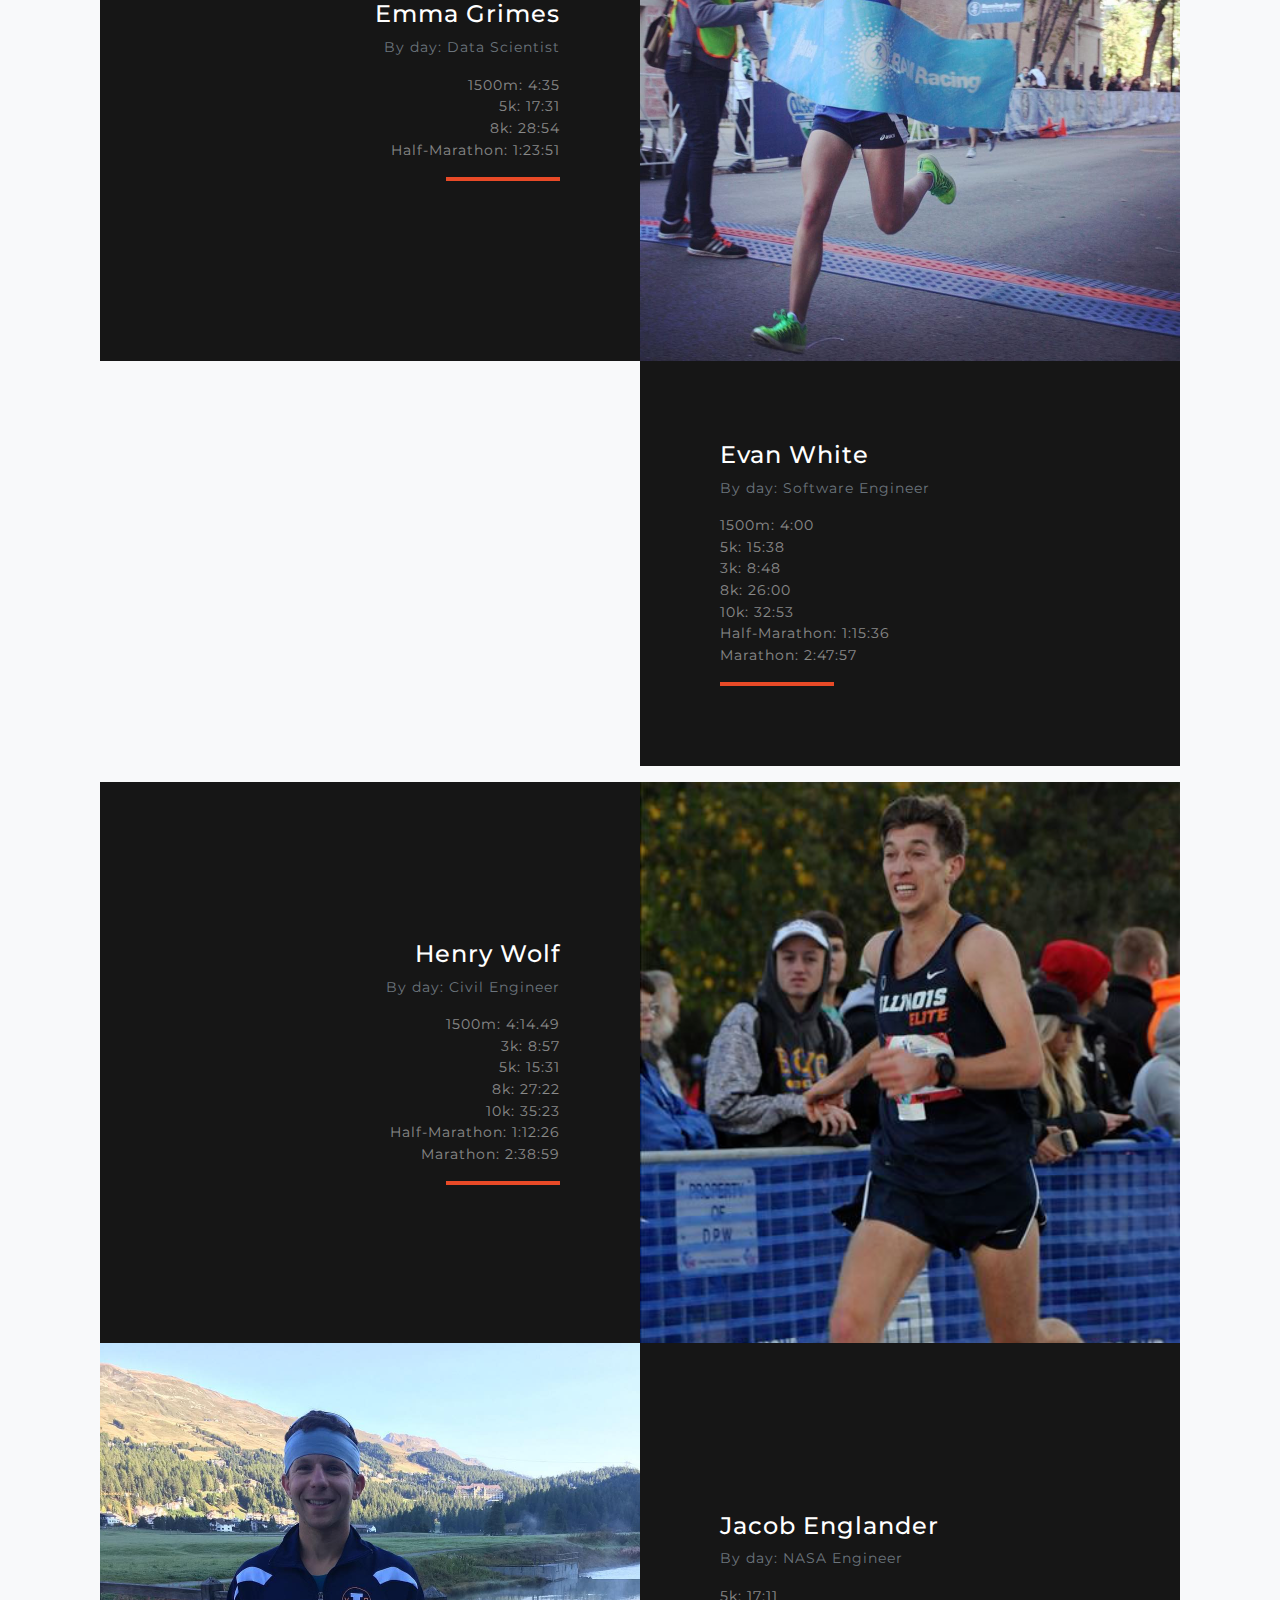
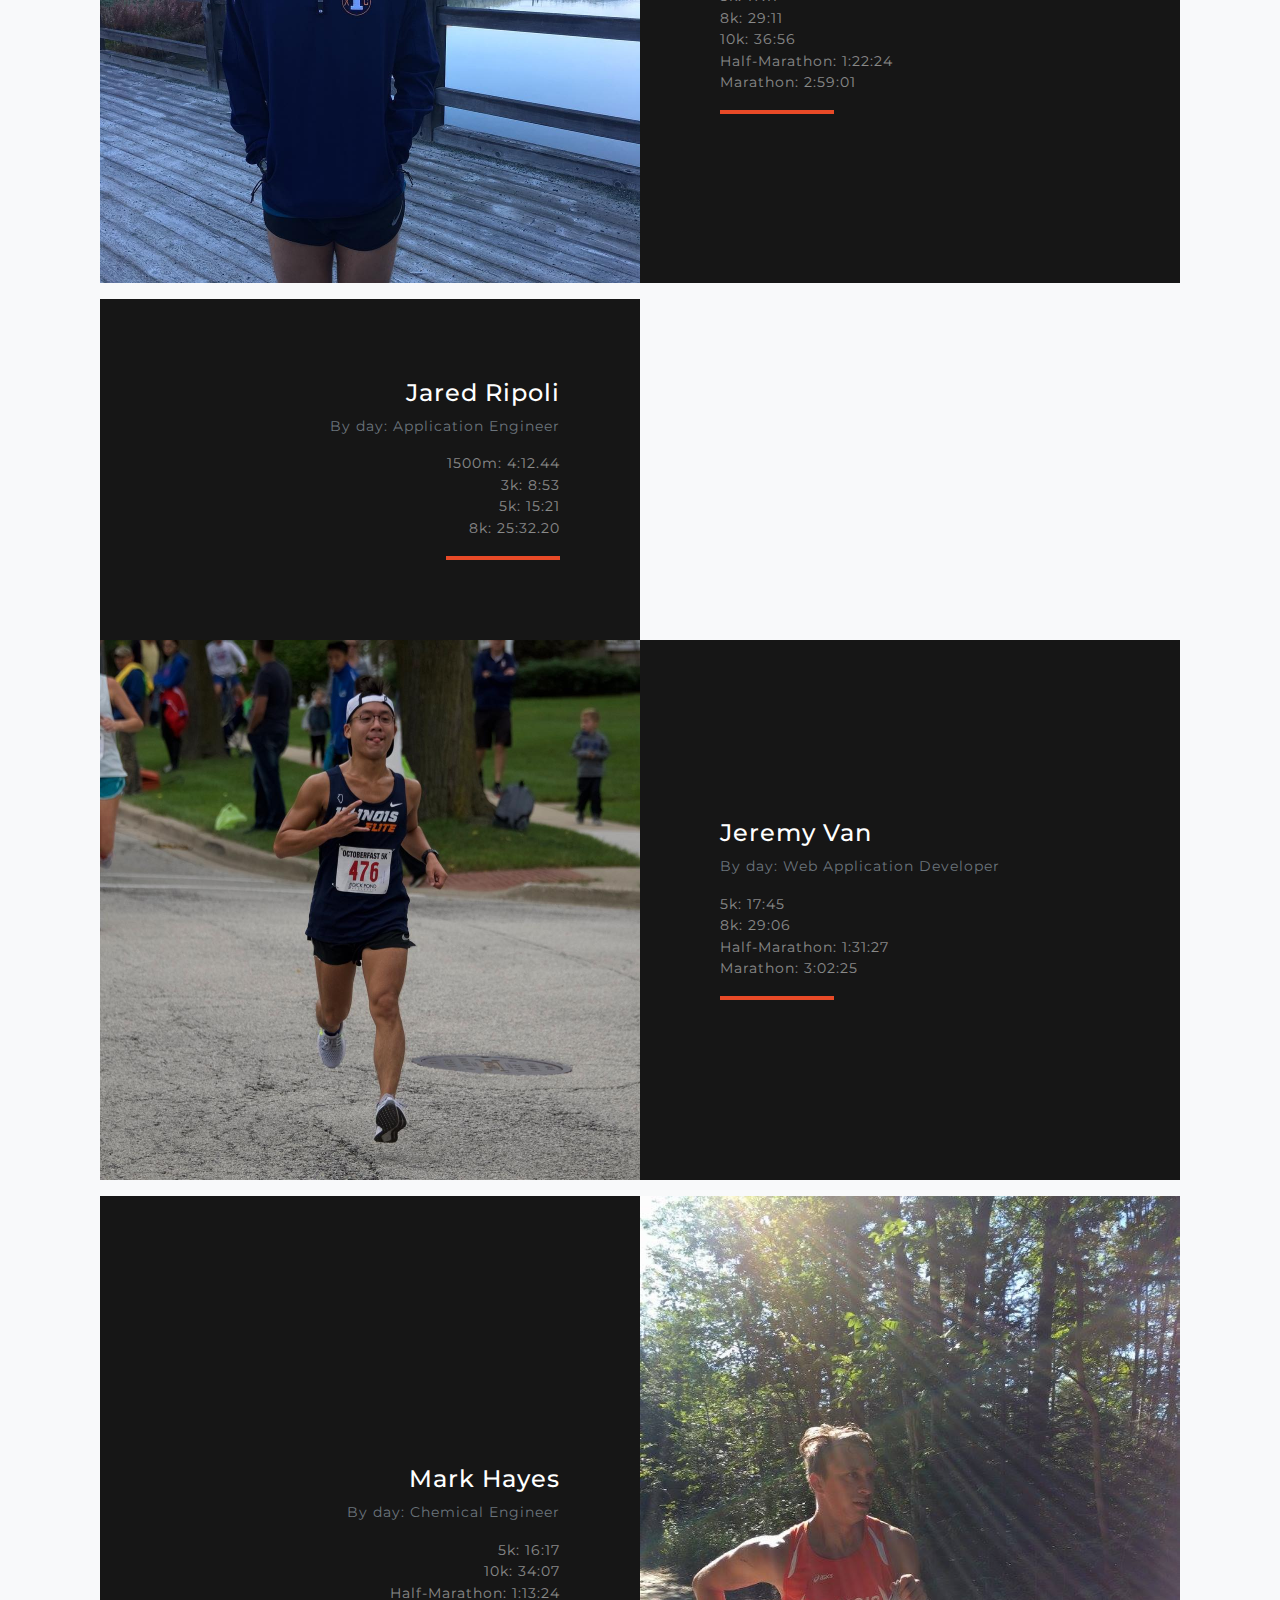
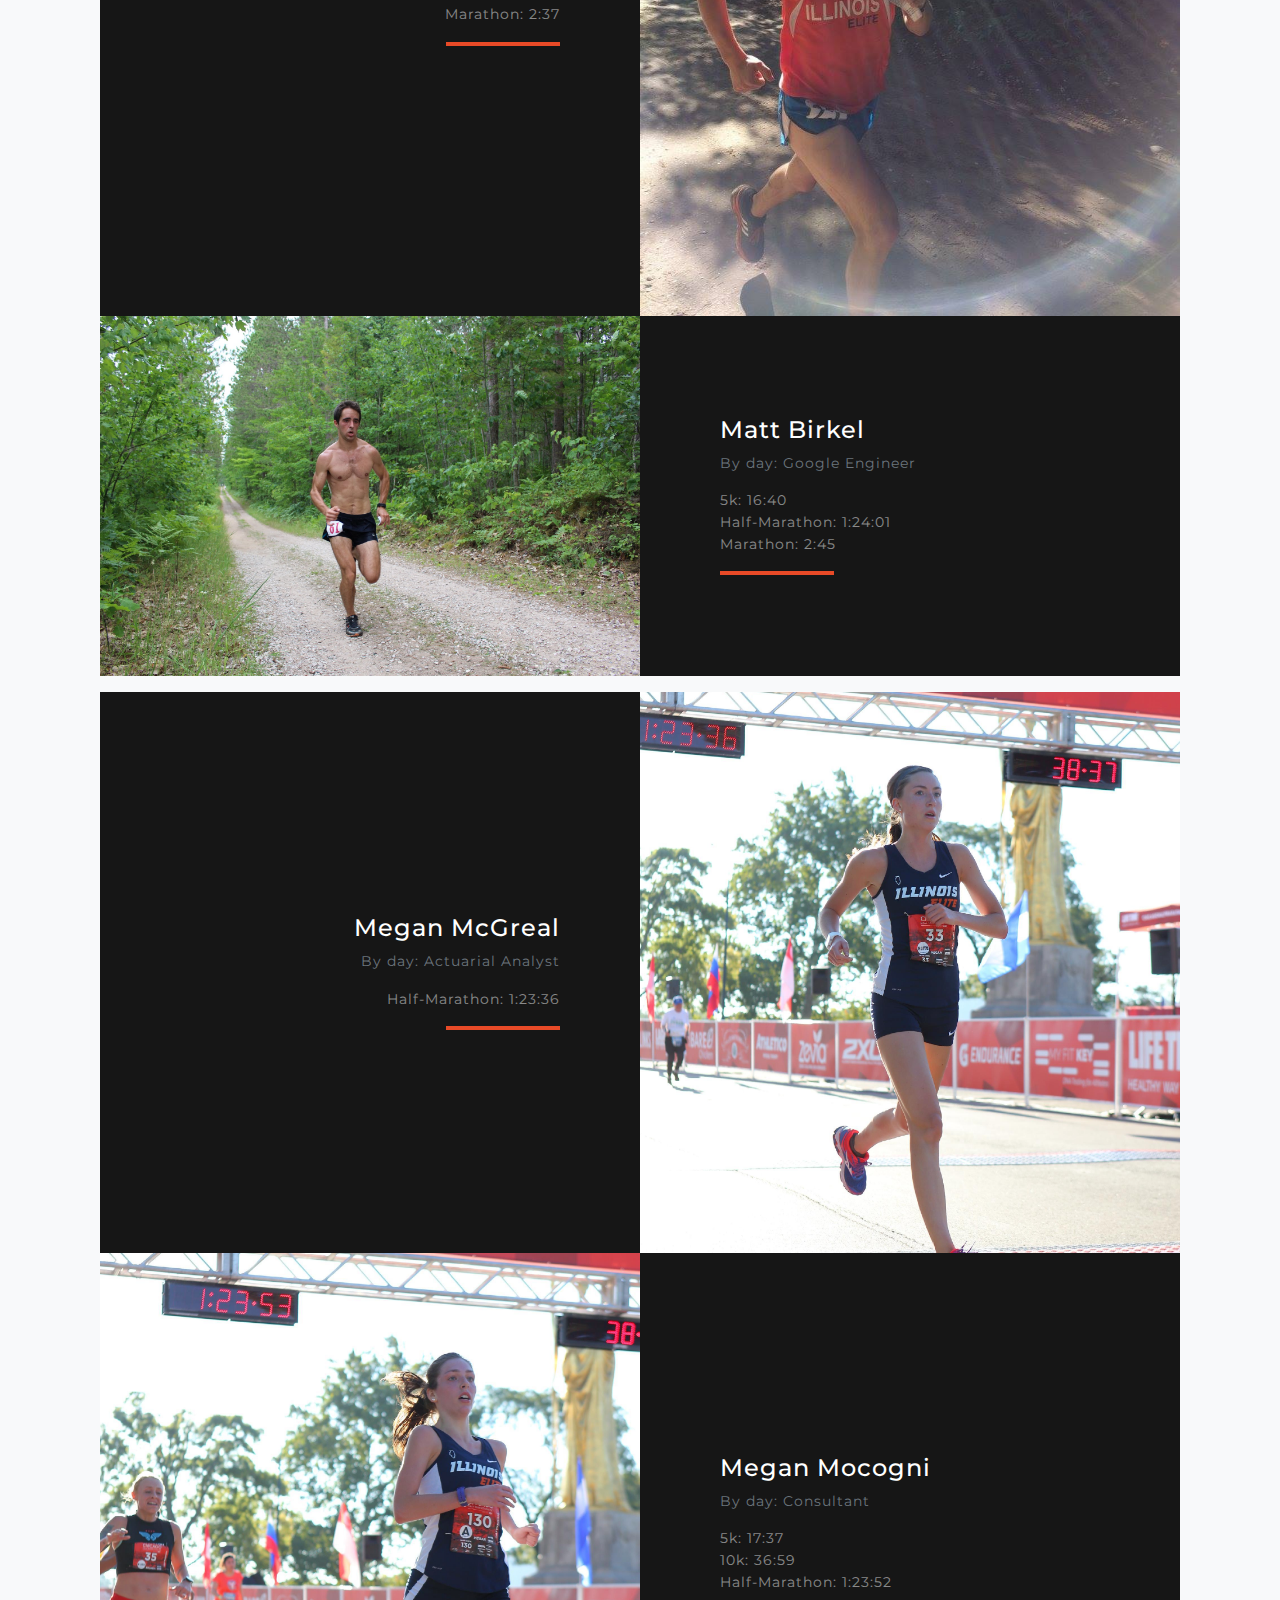
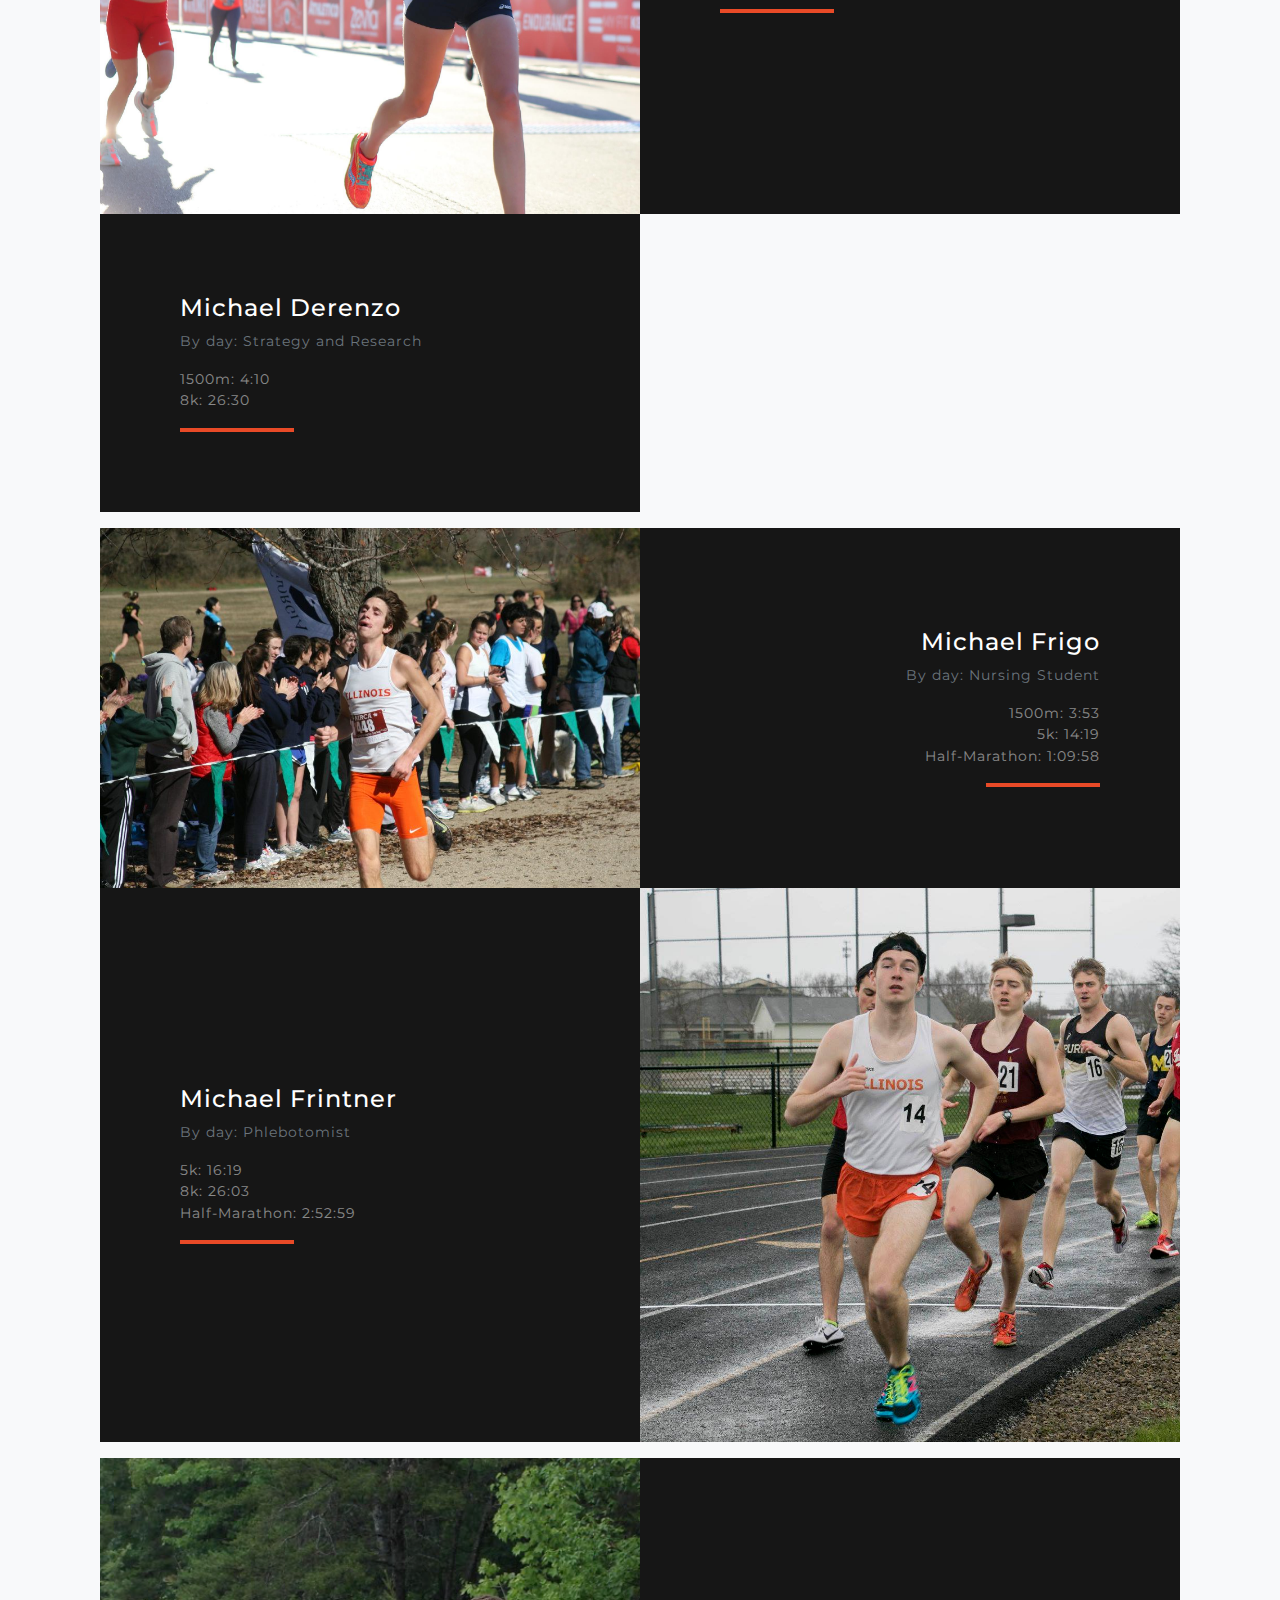
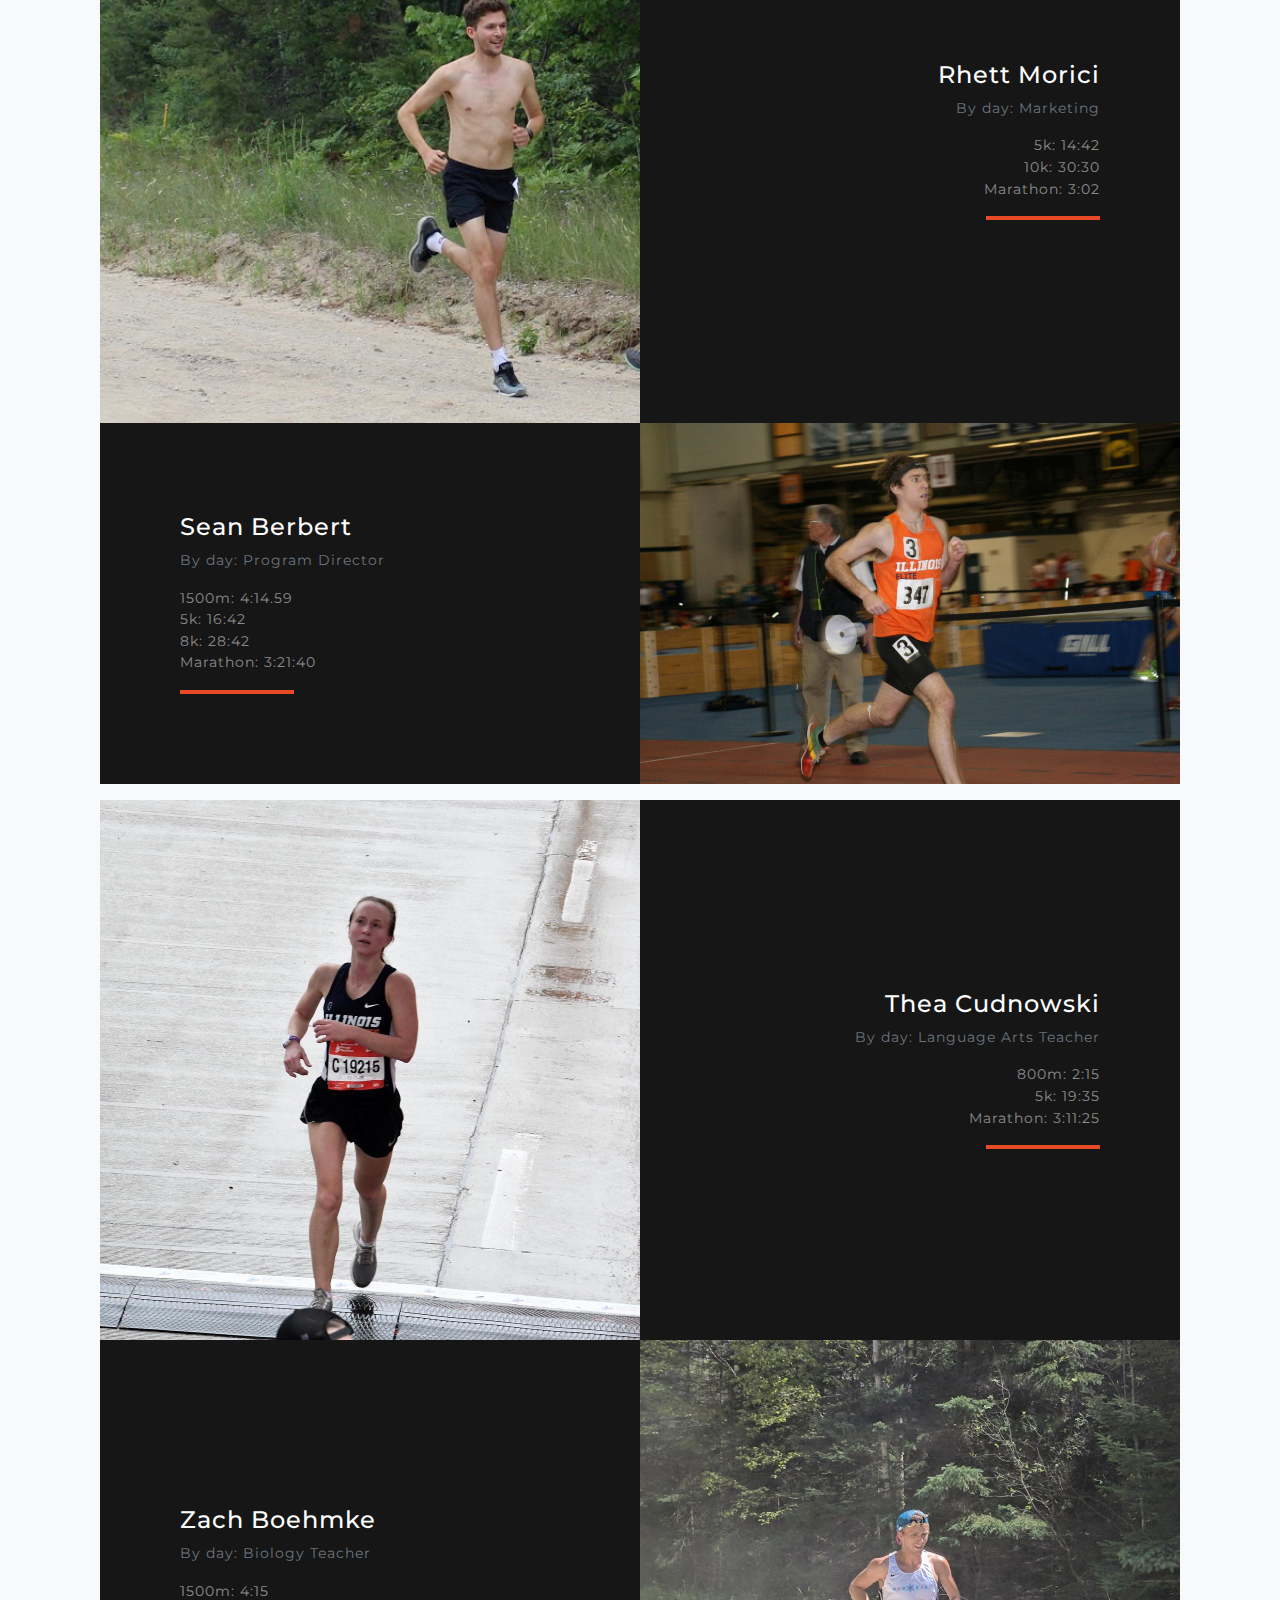
==== commit 4762305f: "add commented cold for grid filtering" ====
--- a/team.html
+++ b/team.html
@@ -73,6 +73,7 @@
         </div> -->
 
         <!-- Project One Row -->
+        <div class="container">
         <div class="row justify-content-center no-gutters mb-5 mb-lg-0 filterDiv men">
           <div class="col-lg-6">
             <img class="img-fluid" src="img/members/brett_lustgarten_1.jpg" alt="">
@@ -817,7 +818,7 @@
               <div class="d-flex h-100">
                 <div class="project-text w-100 my-auto text-center text-lg-left">
                   <h4 class="text-white">Michael Frintner</h4>
-                  <p class="text-muted">By day: Engineer</p>
+                  <p class="text-muted">By day: Phlebotomist</p>
                   <p class="mb-0 text-white-50">
                     5k: 16:19
                   </p>
@@ -892,7 +893,7 @@
         </div>
 
         <!-- Project Three Row -->
-        <div class="row justify-content-center no-gutters filterDiv men">
+        <div class="row justify-content-center no-gutters filterDiv women">
           <div class="col-lg-6">
             <img class="img-fluid" src="img/members/thea_cudnowski_1.jpg" alt="">
           </div>
@@ -950,6 +951,7 @@
             </div>
           </div>
         </div>
+      </div>
 
       </div>
     </section>
--- a/css/grayscale.css
+++ b/css/grayscale.css
@@ -206,6 +206,14 @@
 .team-section .container {
   padding-top: 100px;
 }
+
+/* .filterDiv {
+  display: none;
+}
+
+.show {
+  display: block;
+} */
 
 .projects-section {
   padding: 10rem 0;
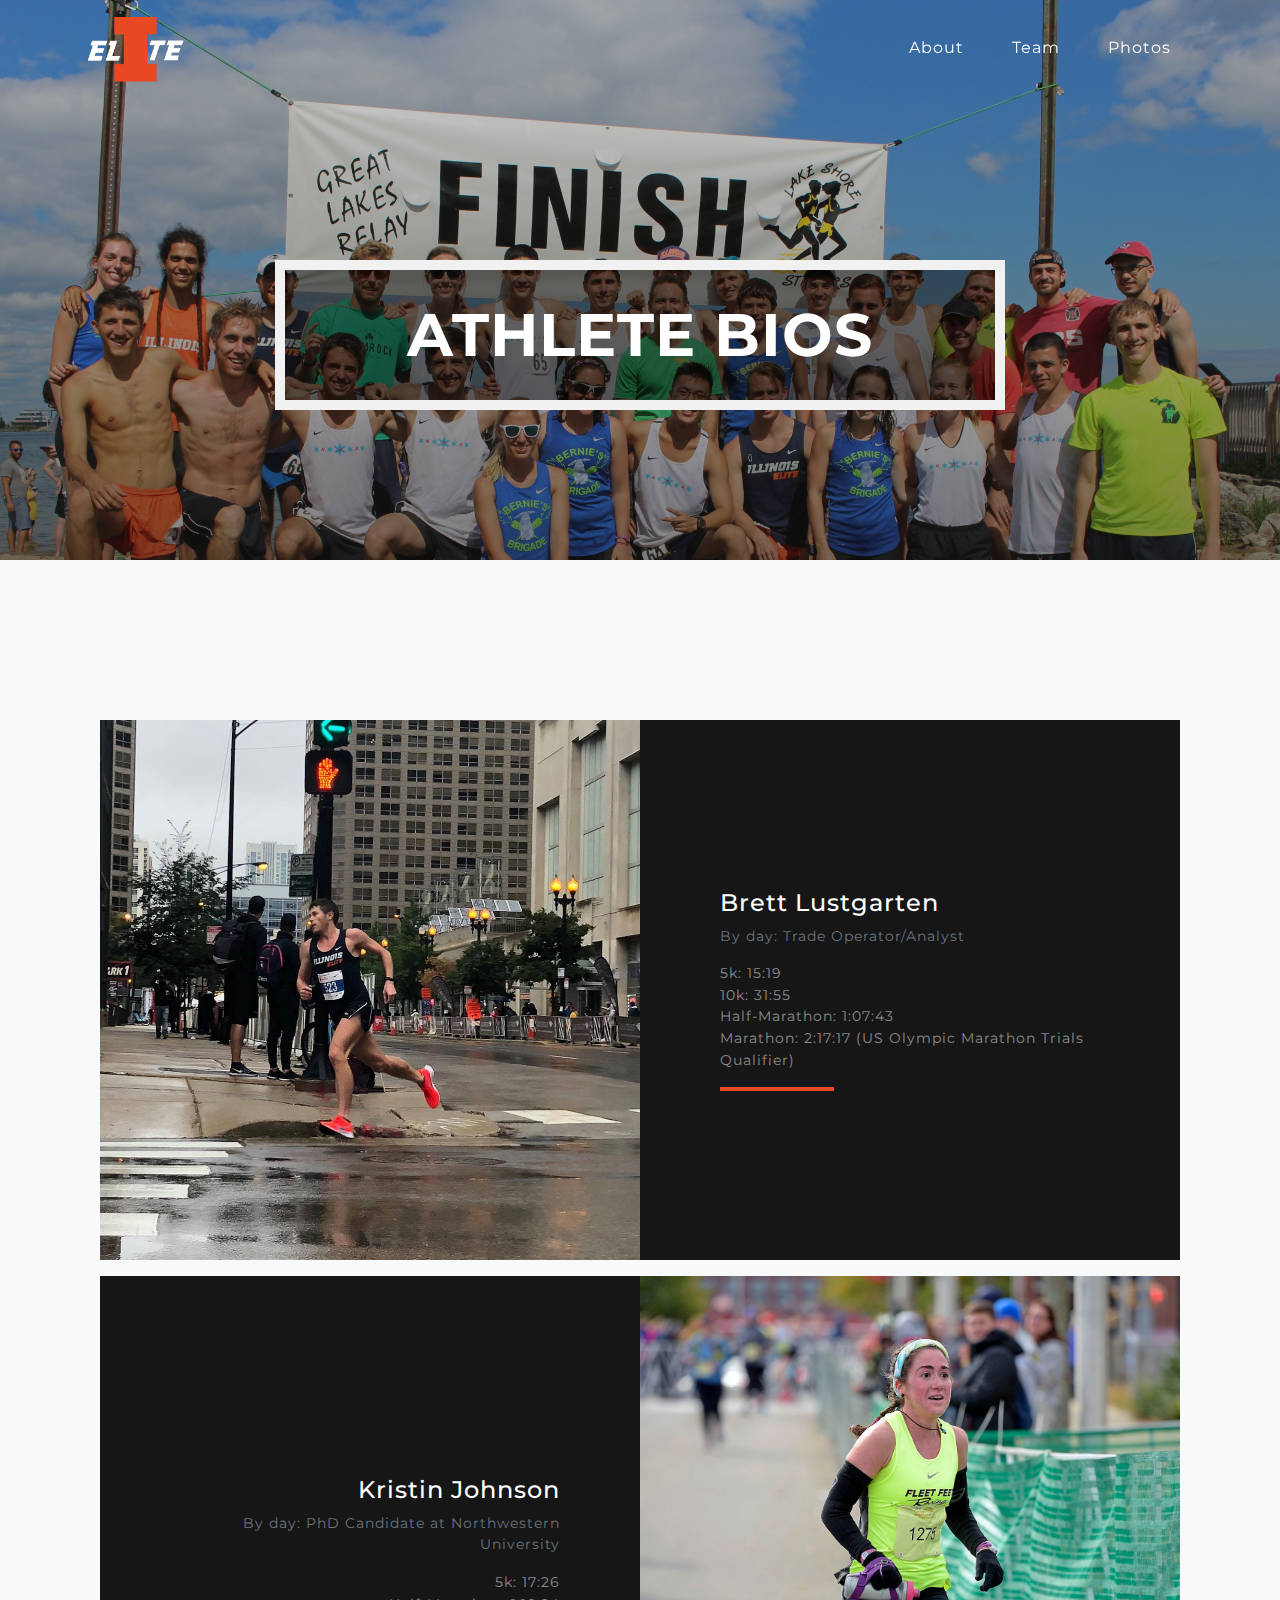
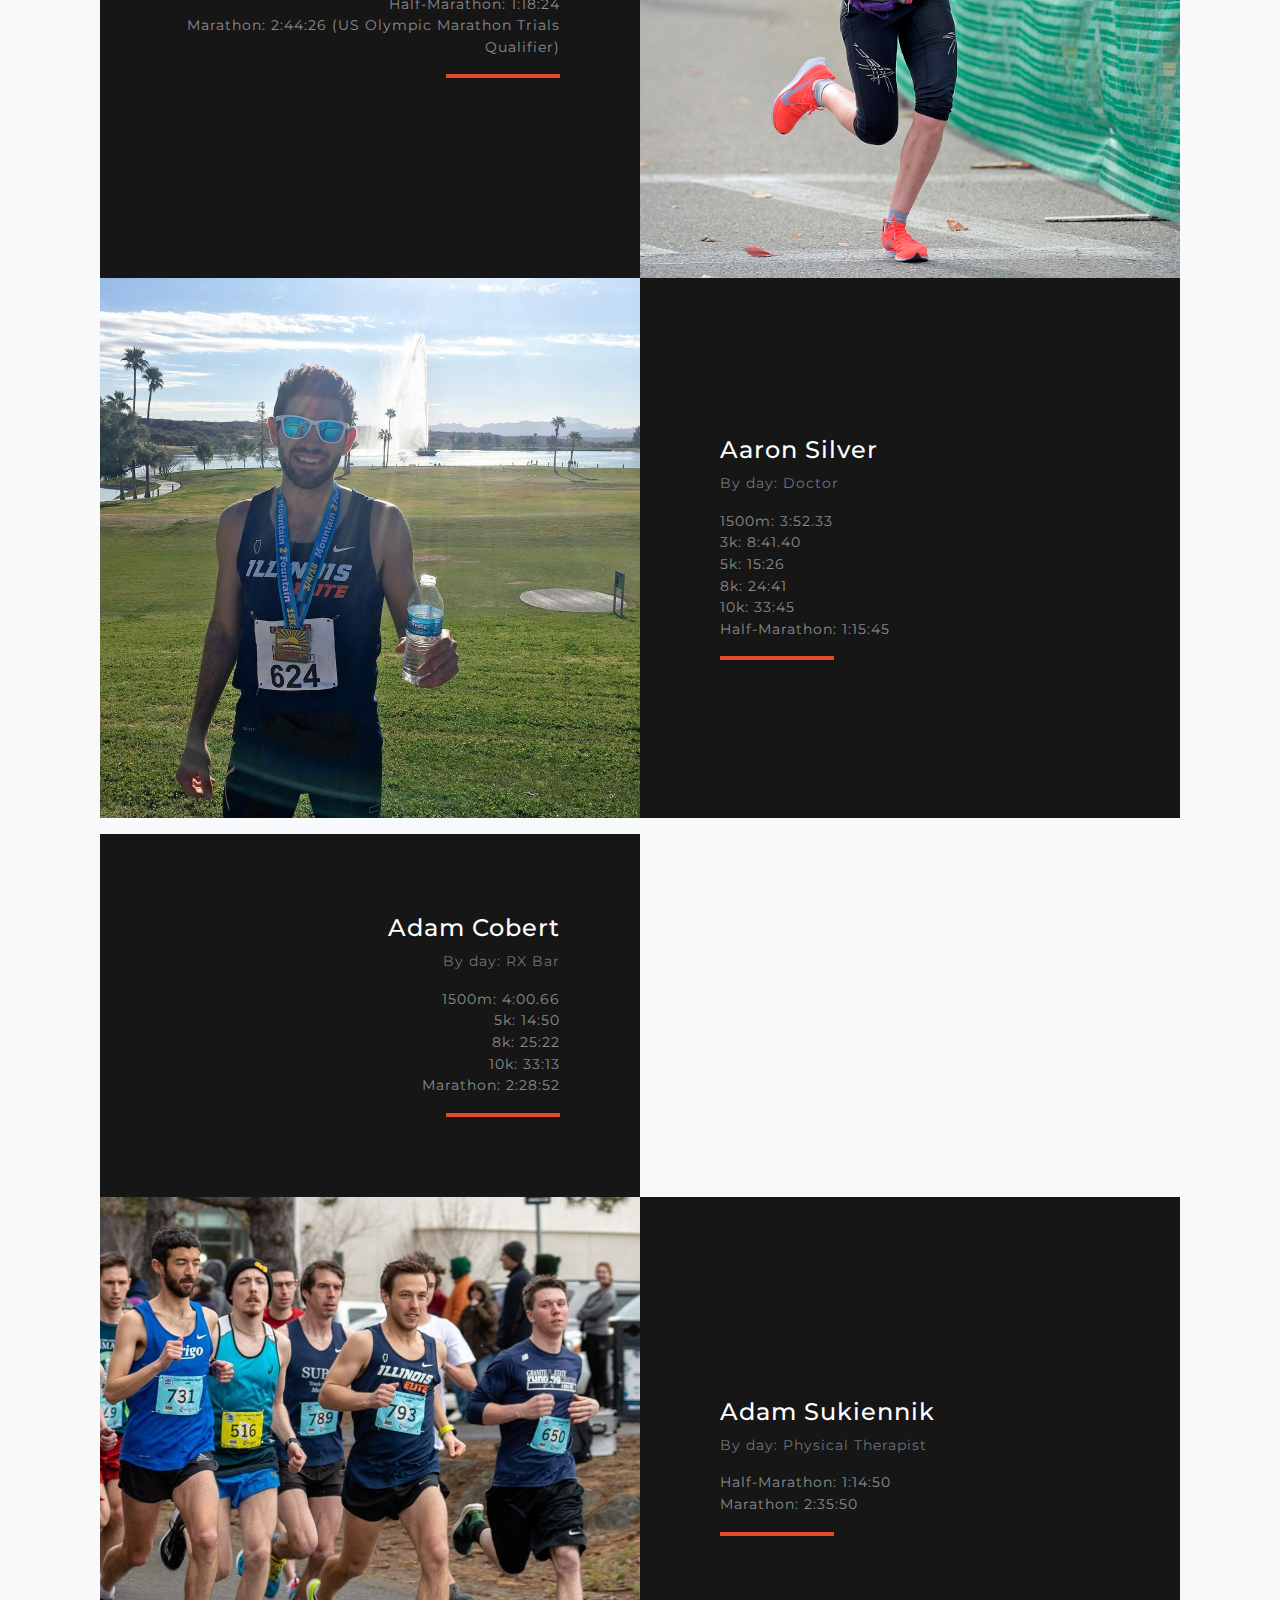
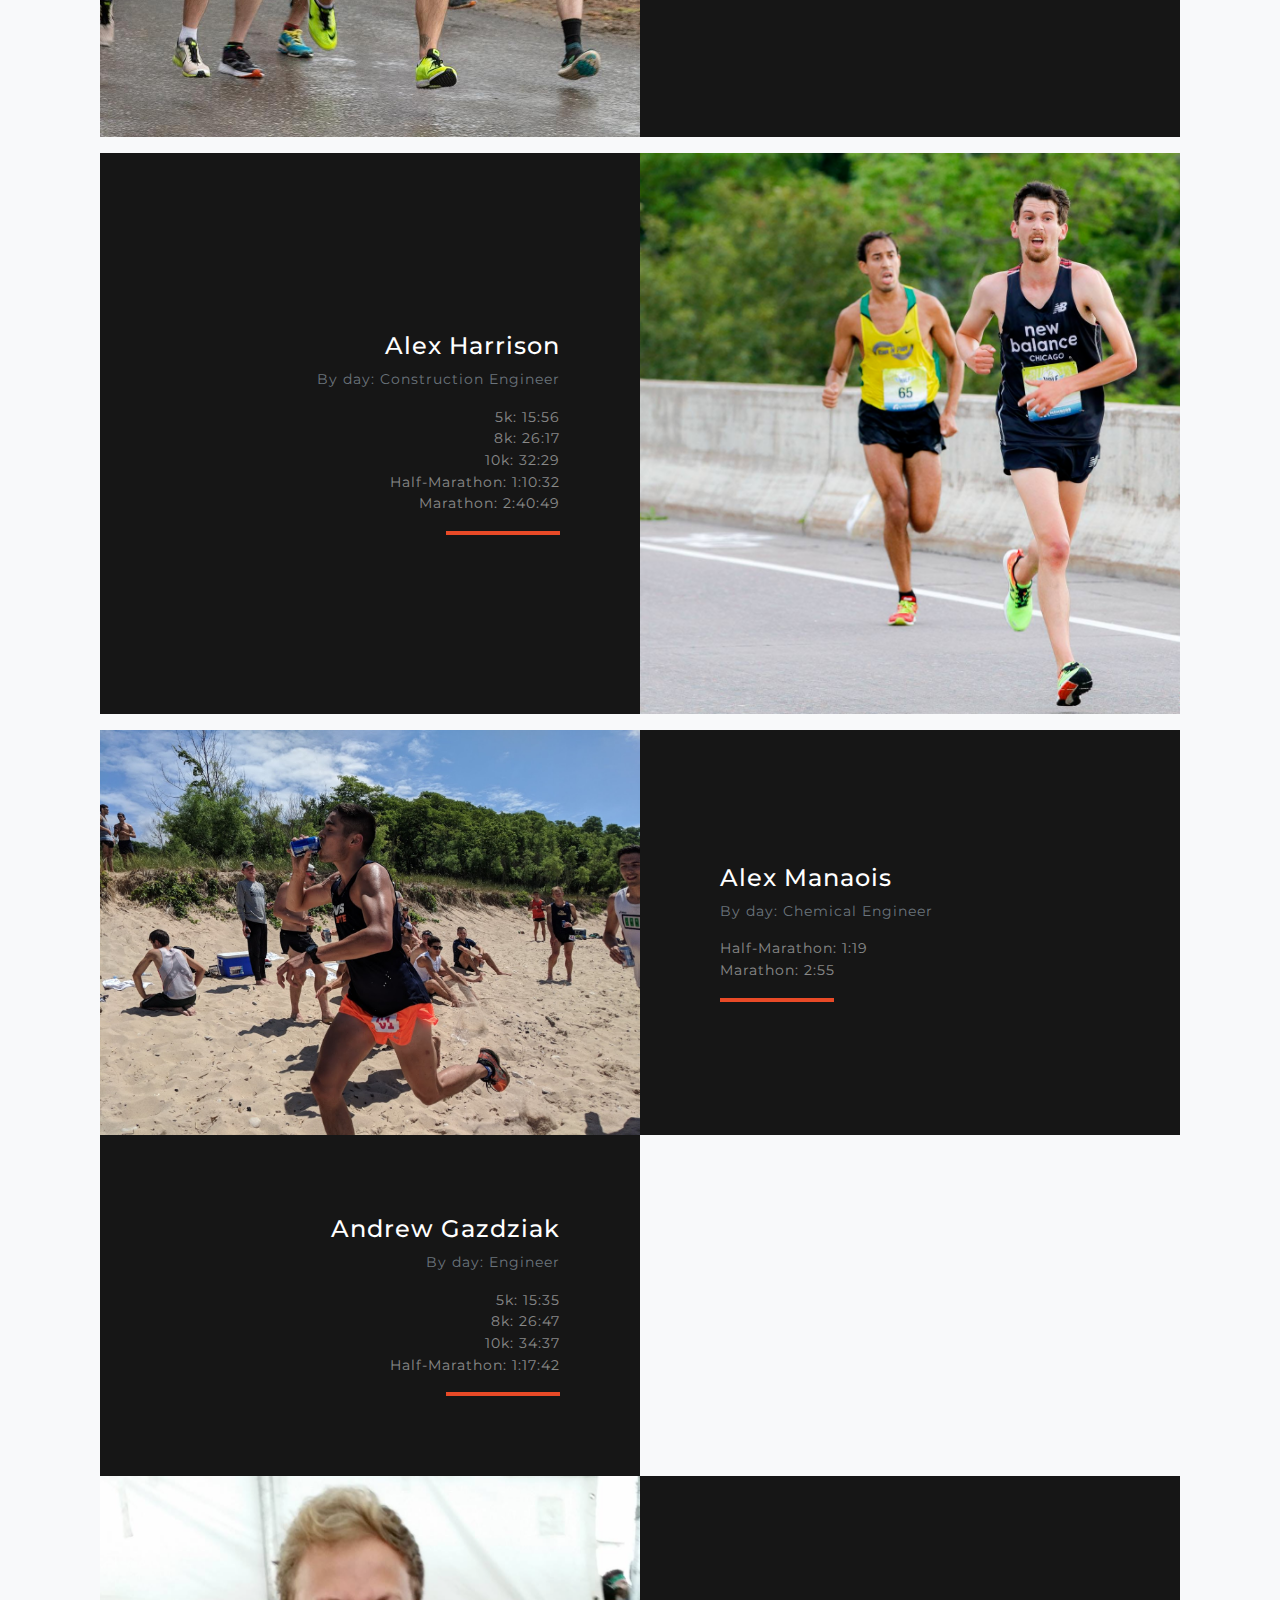
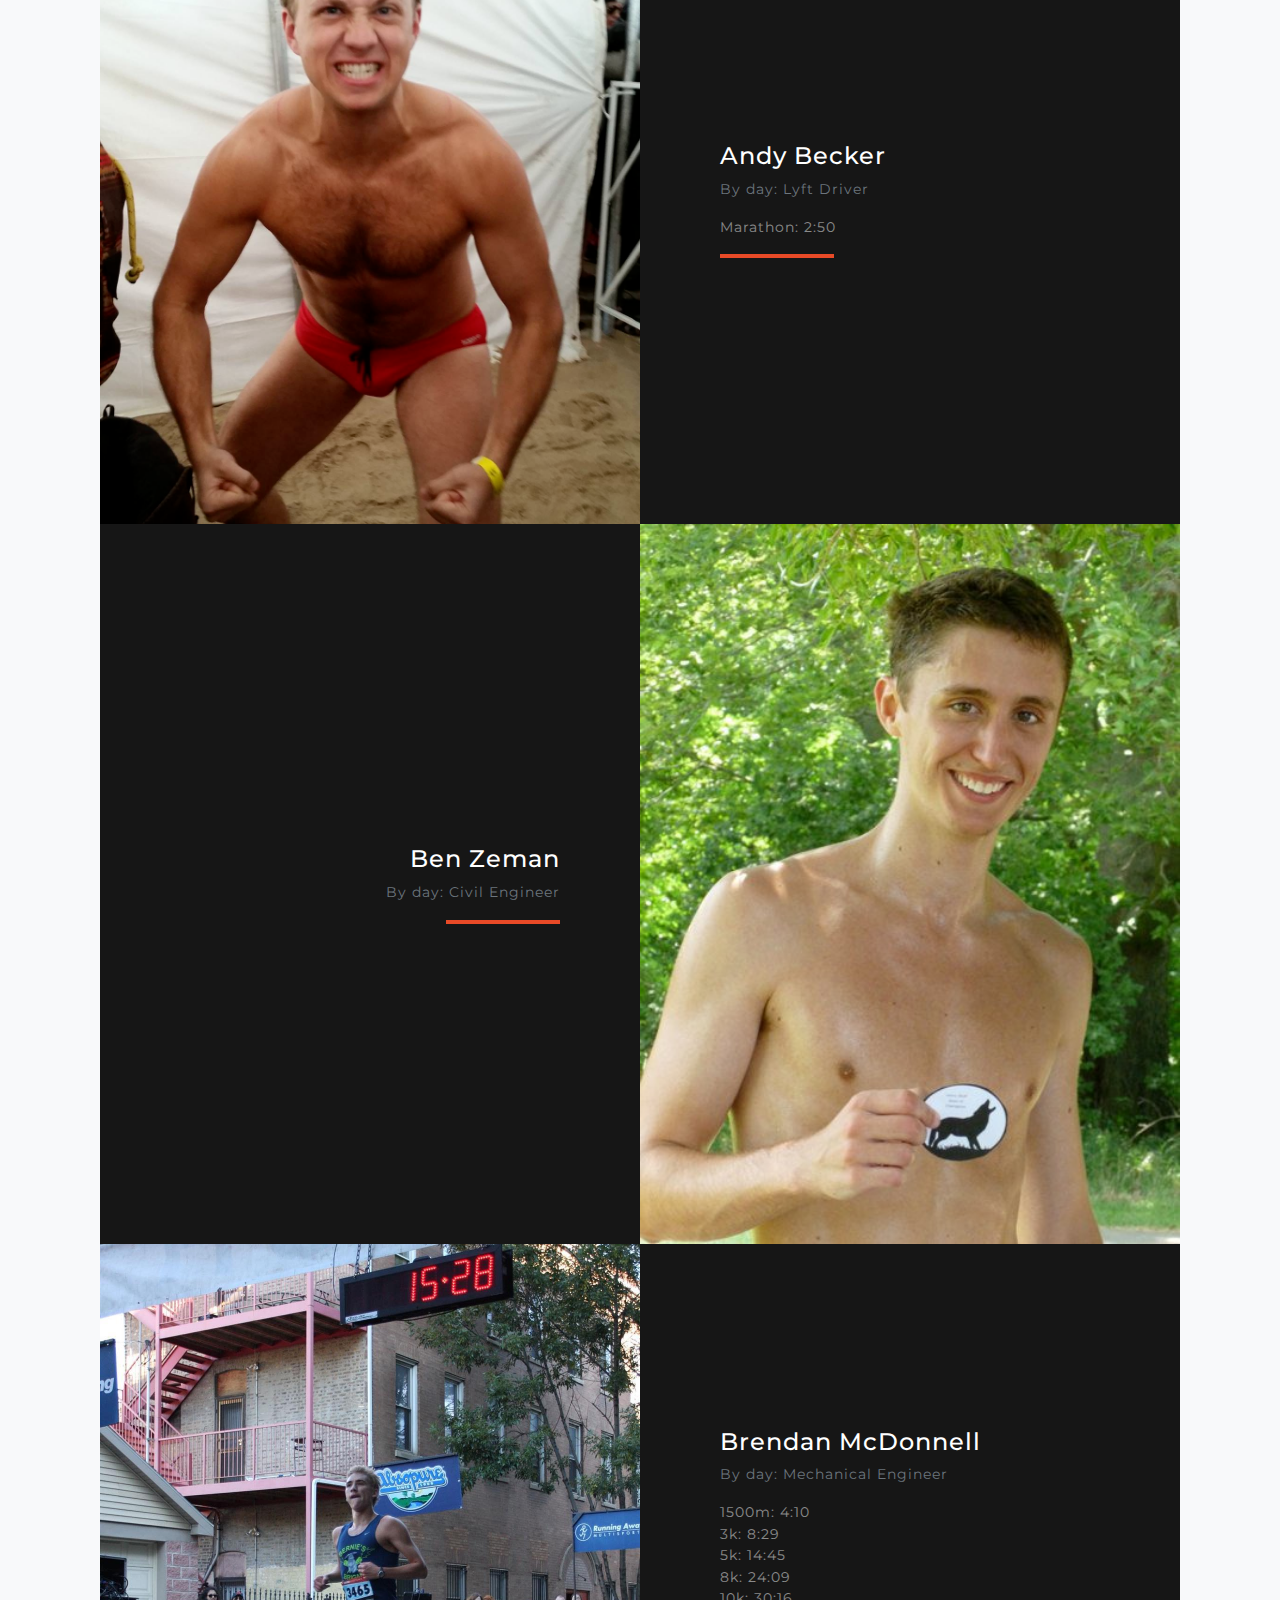
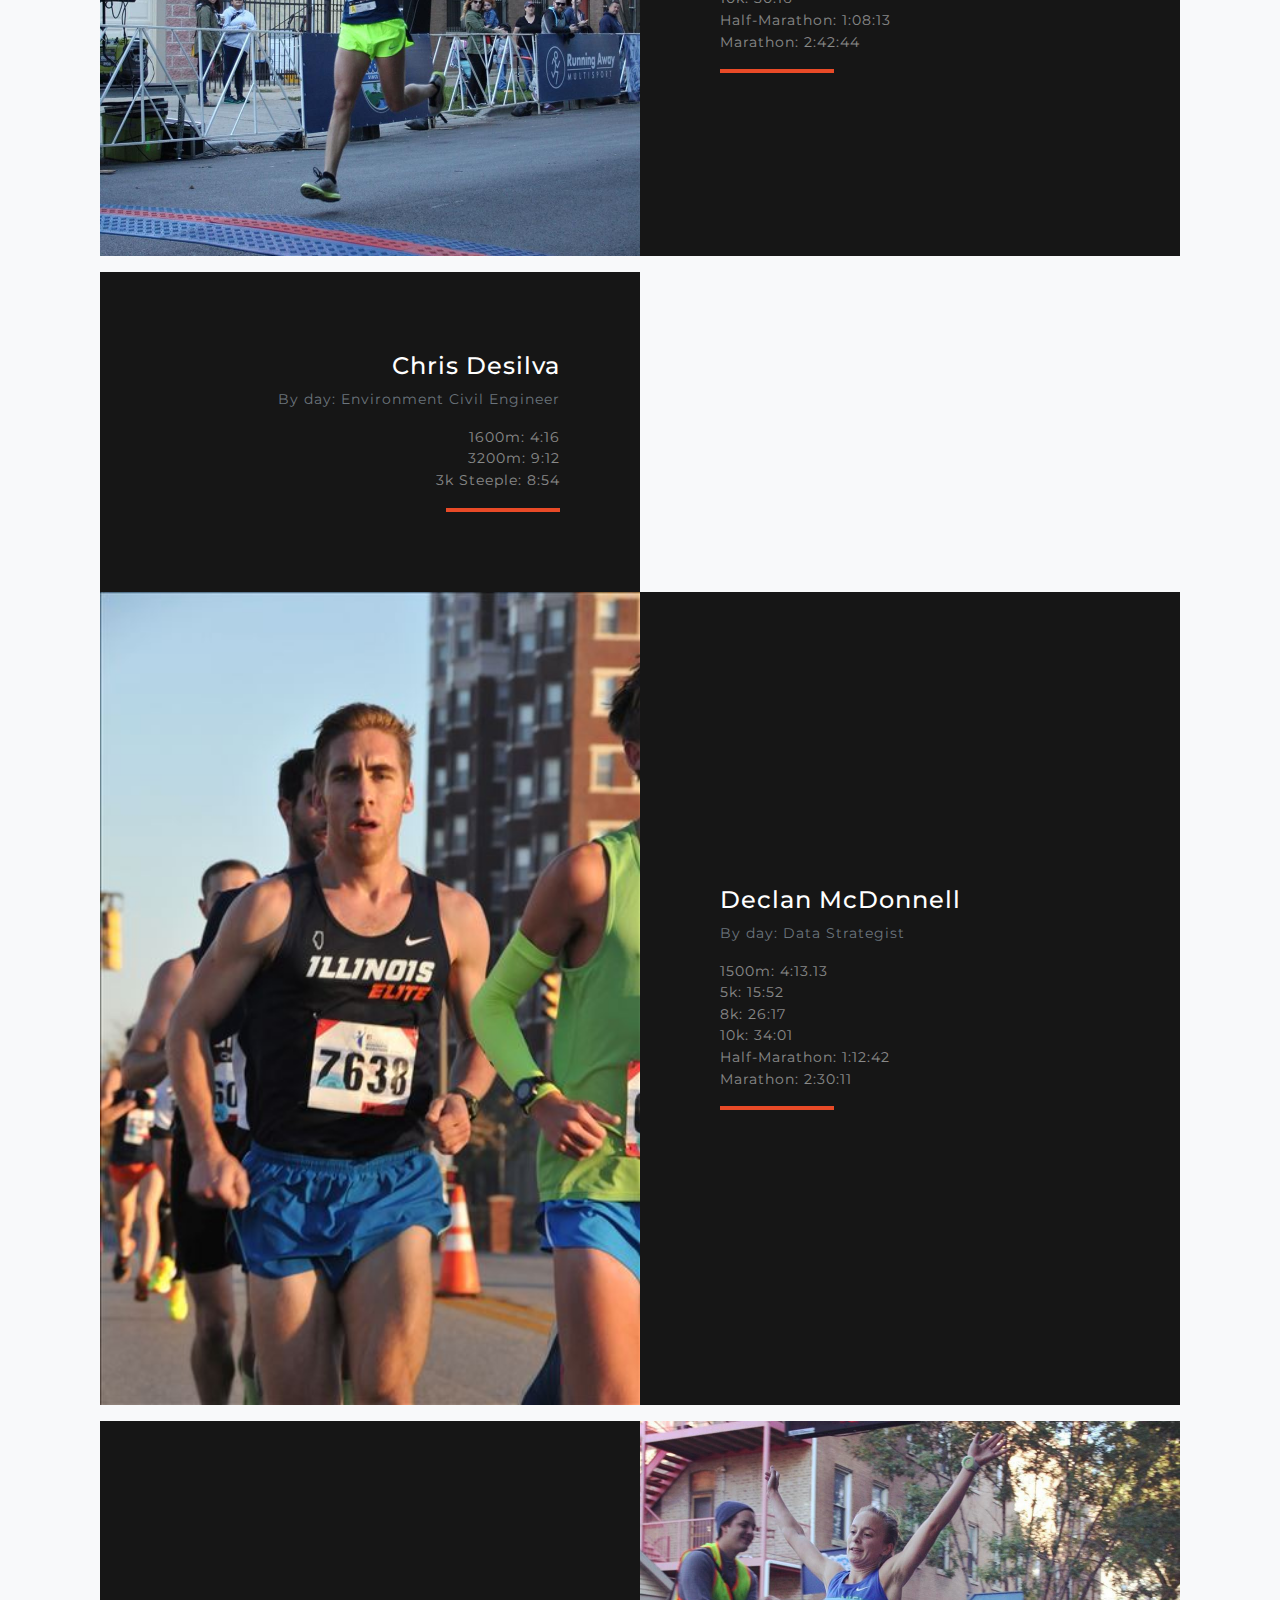
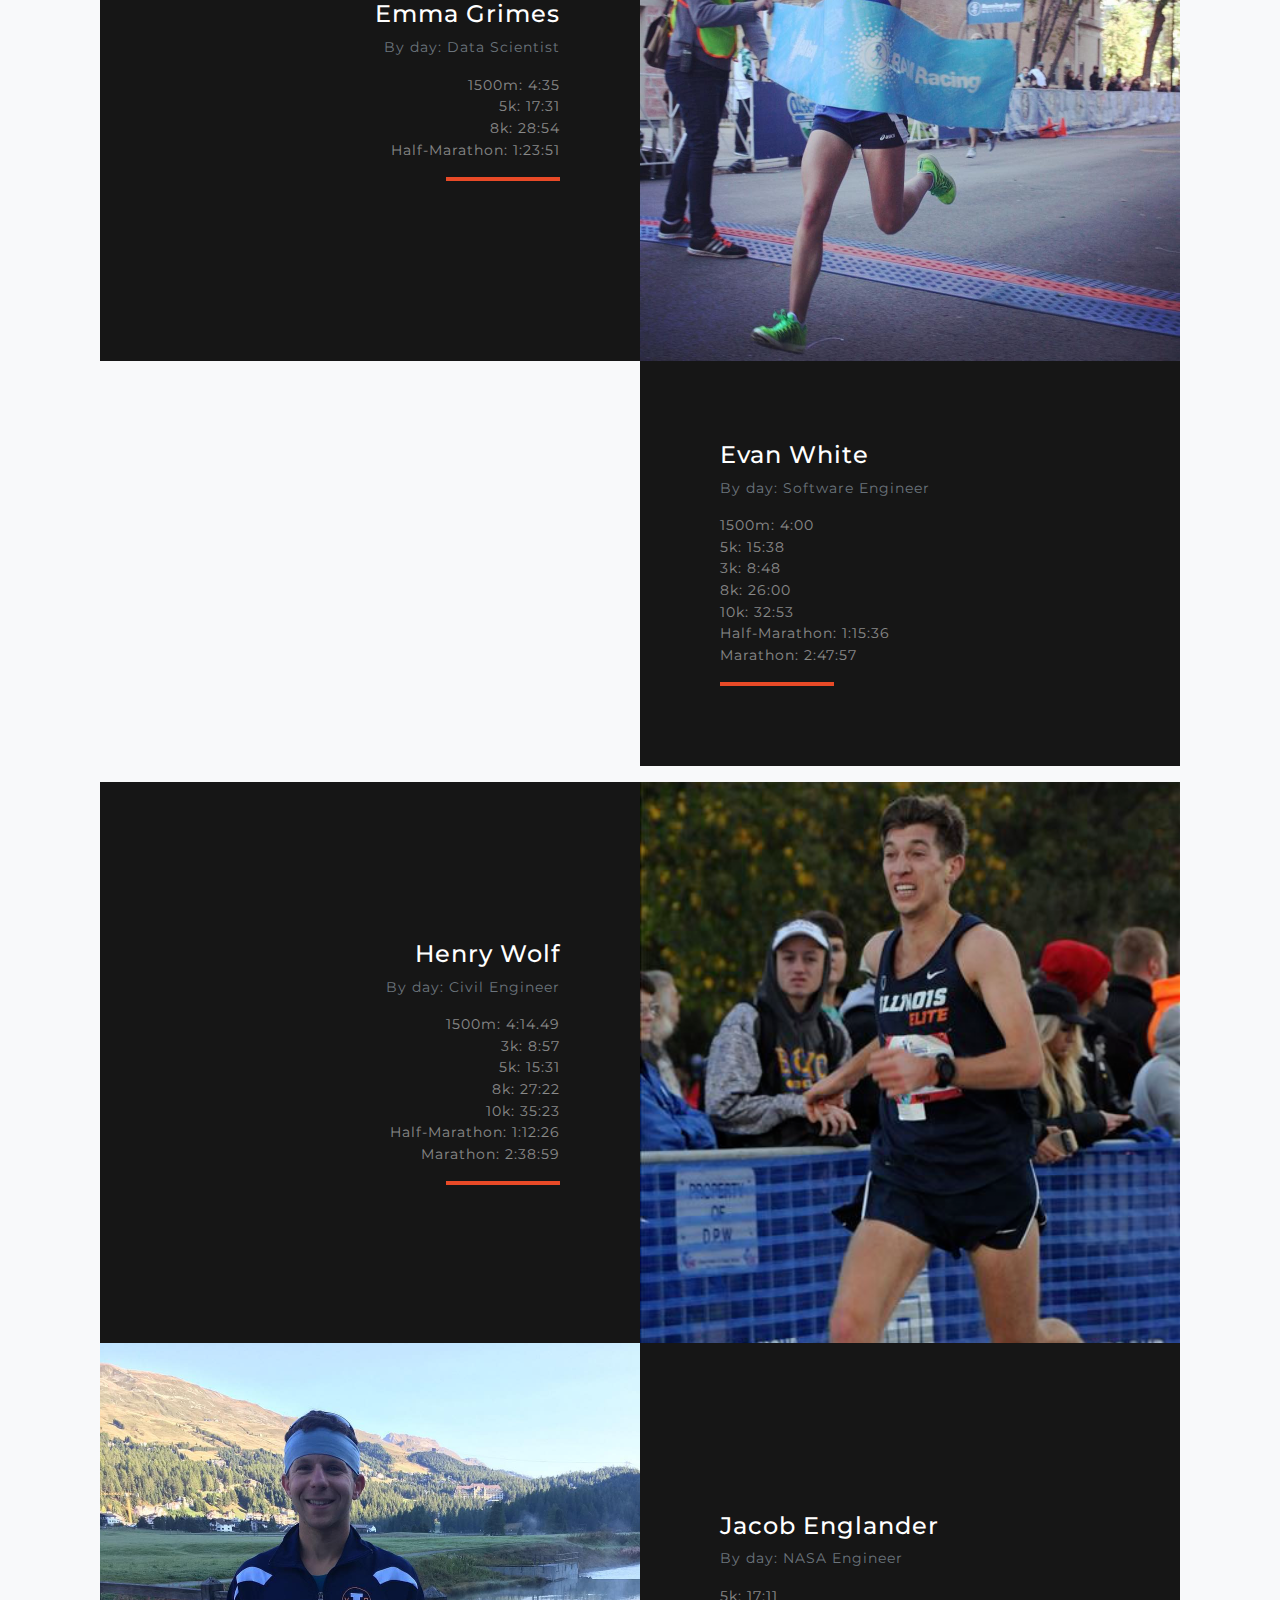
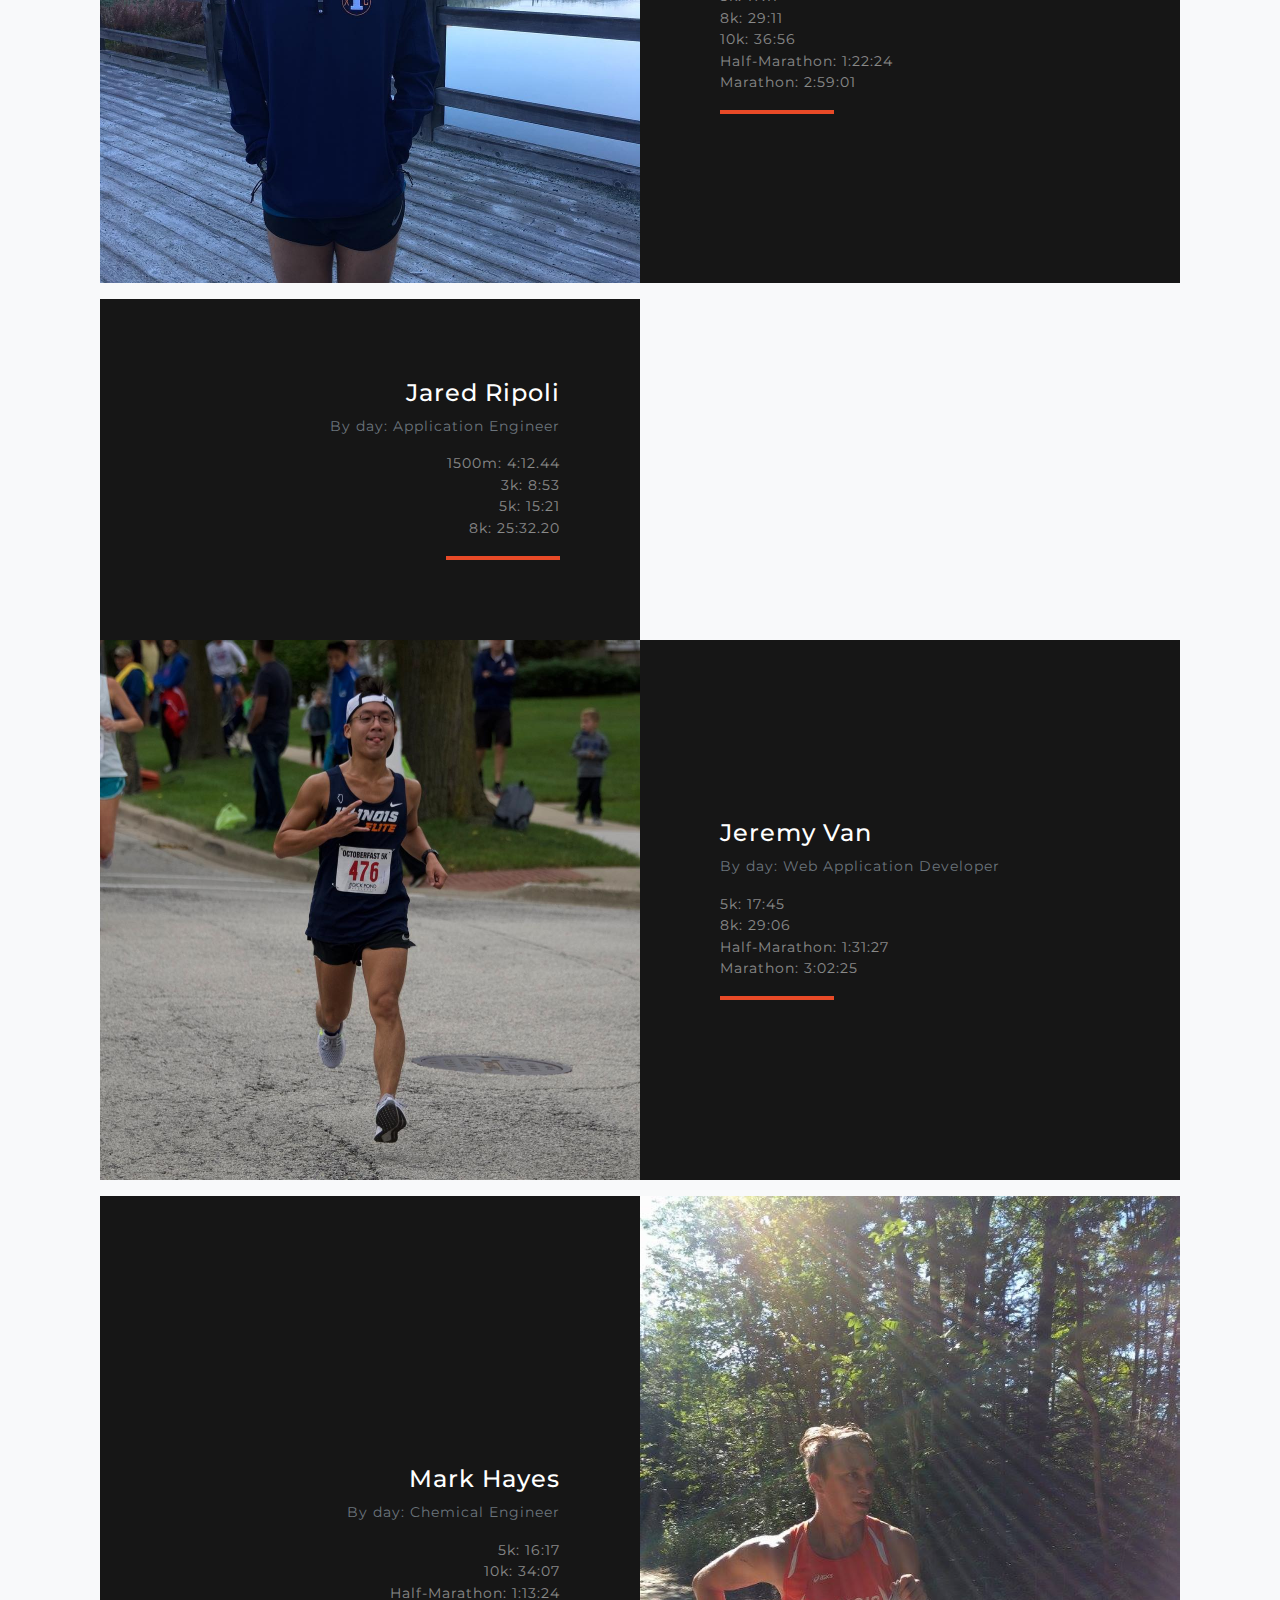
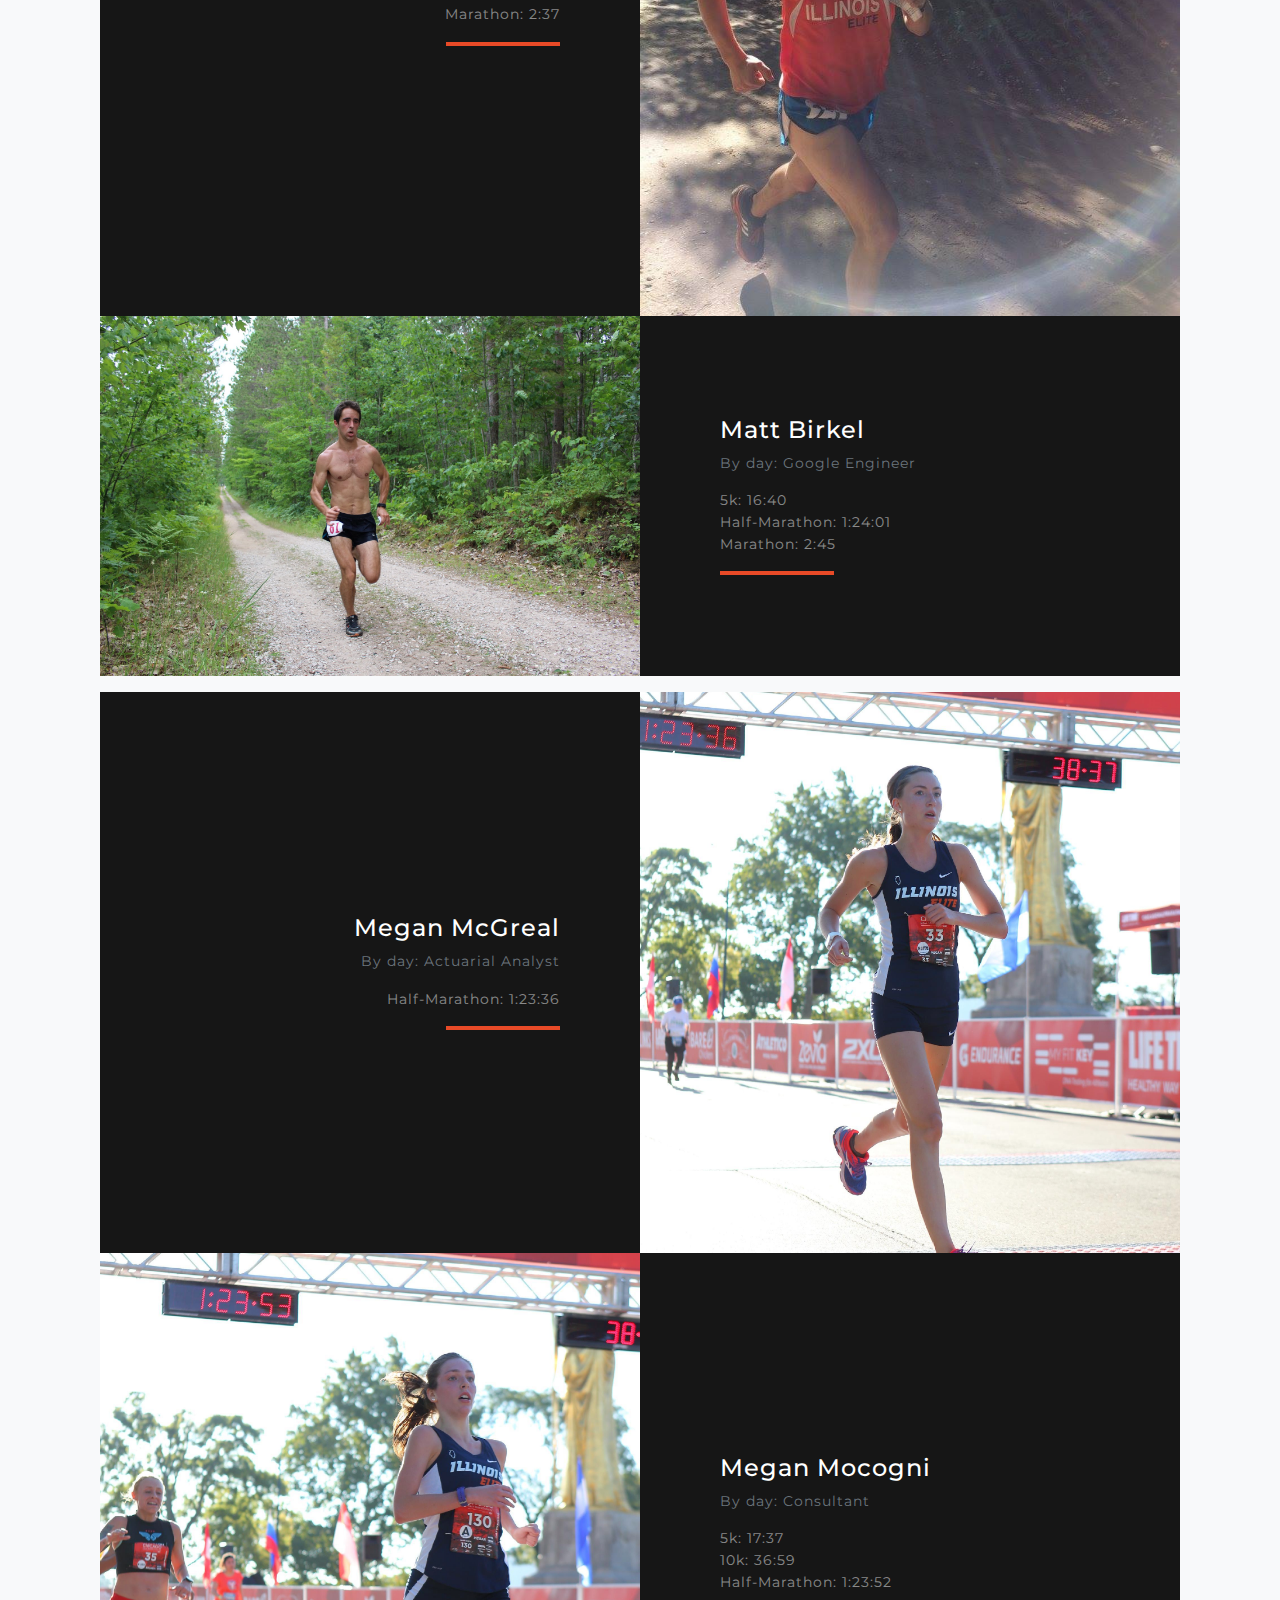
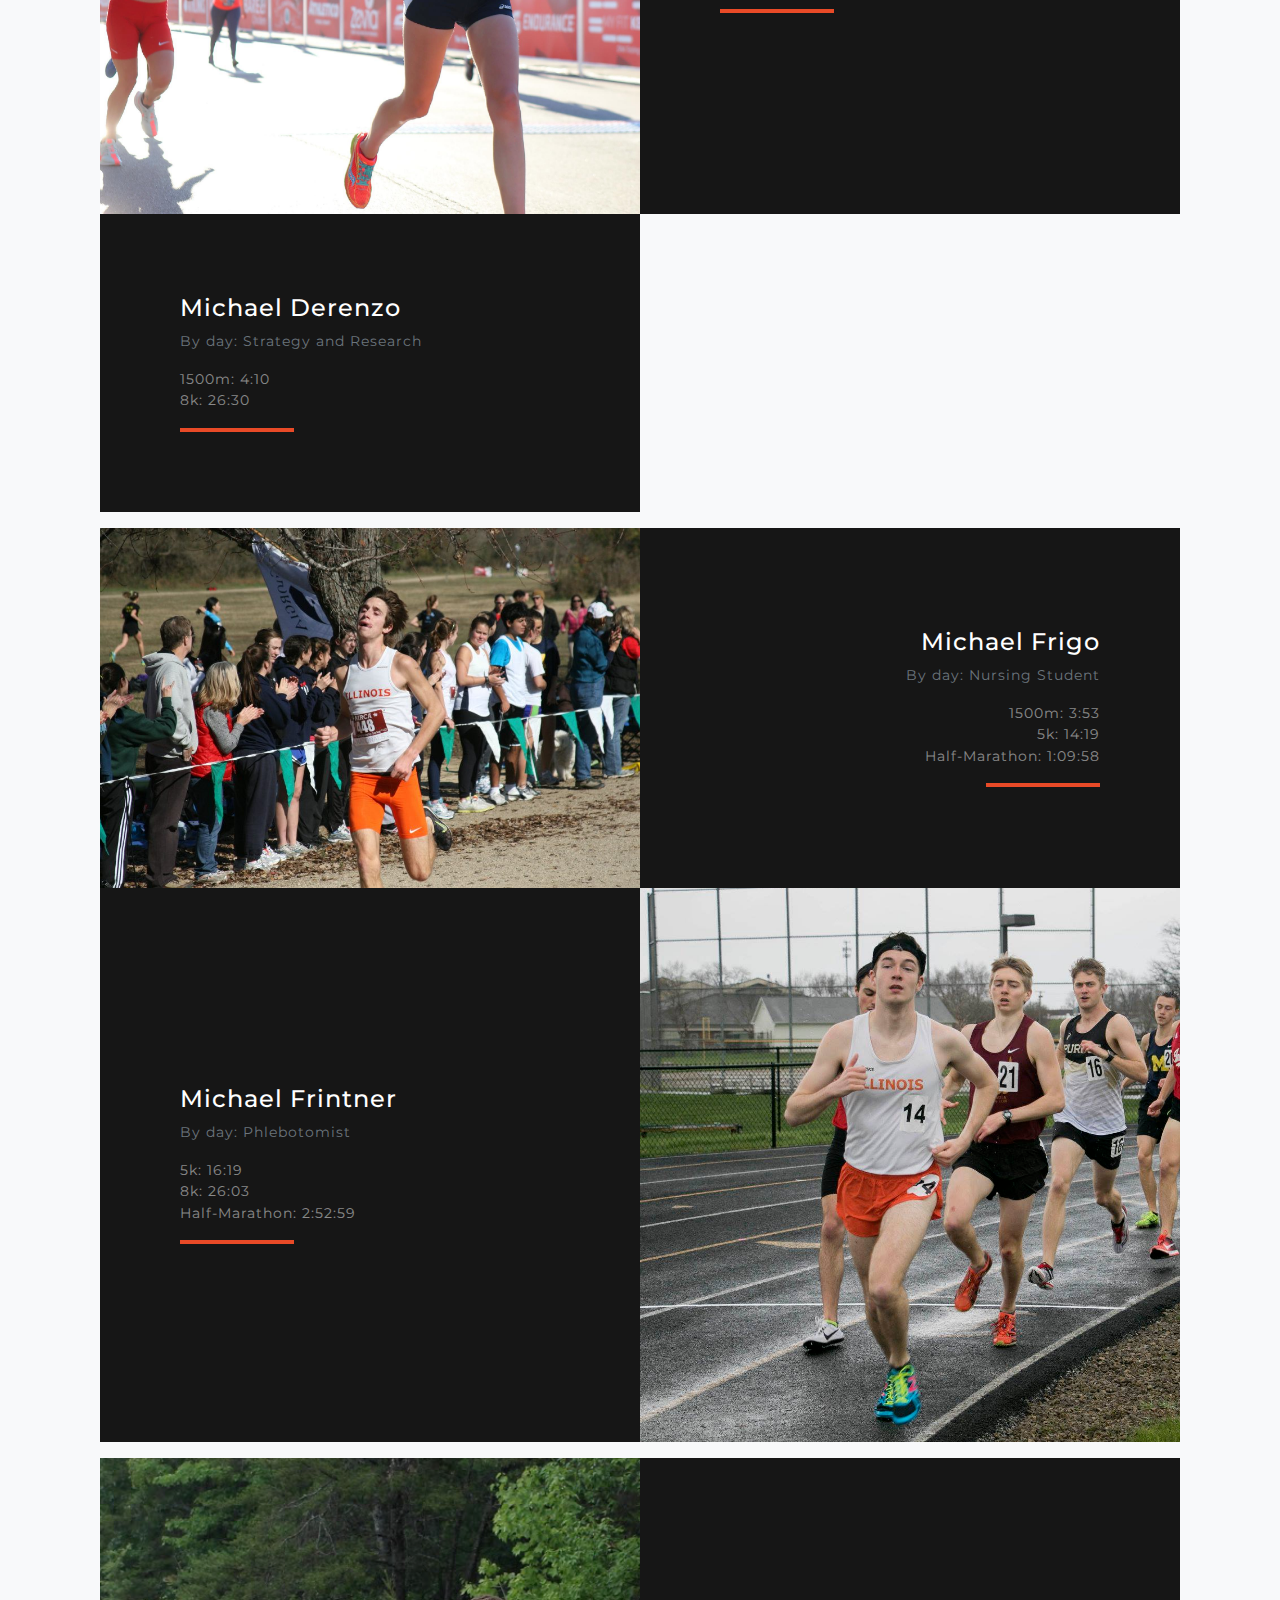
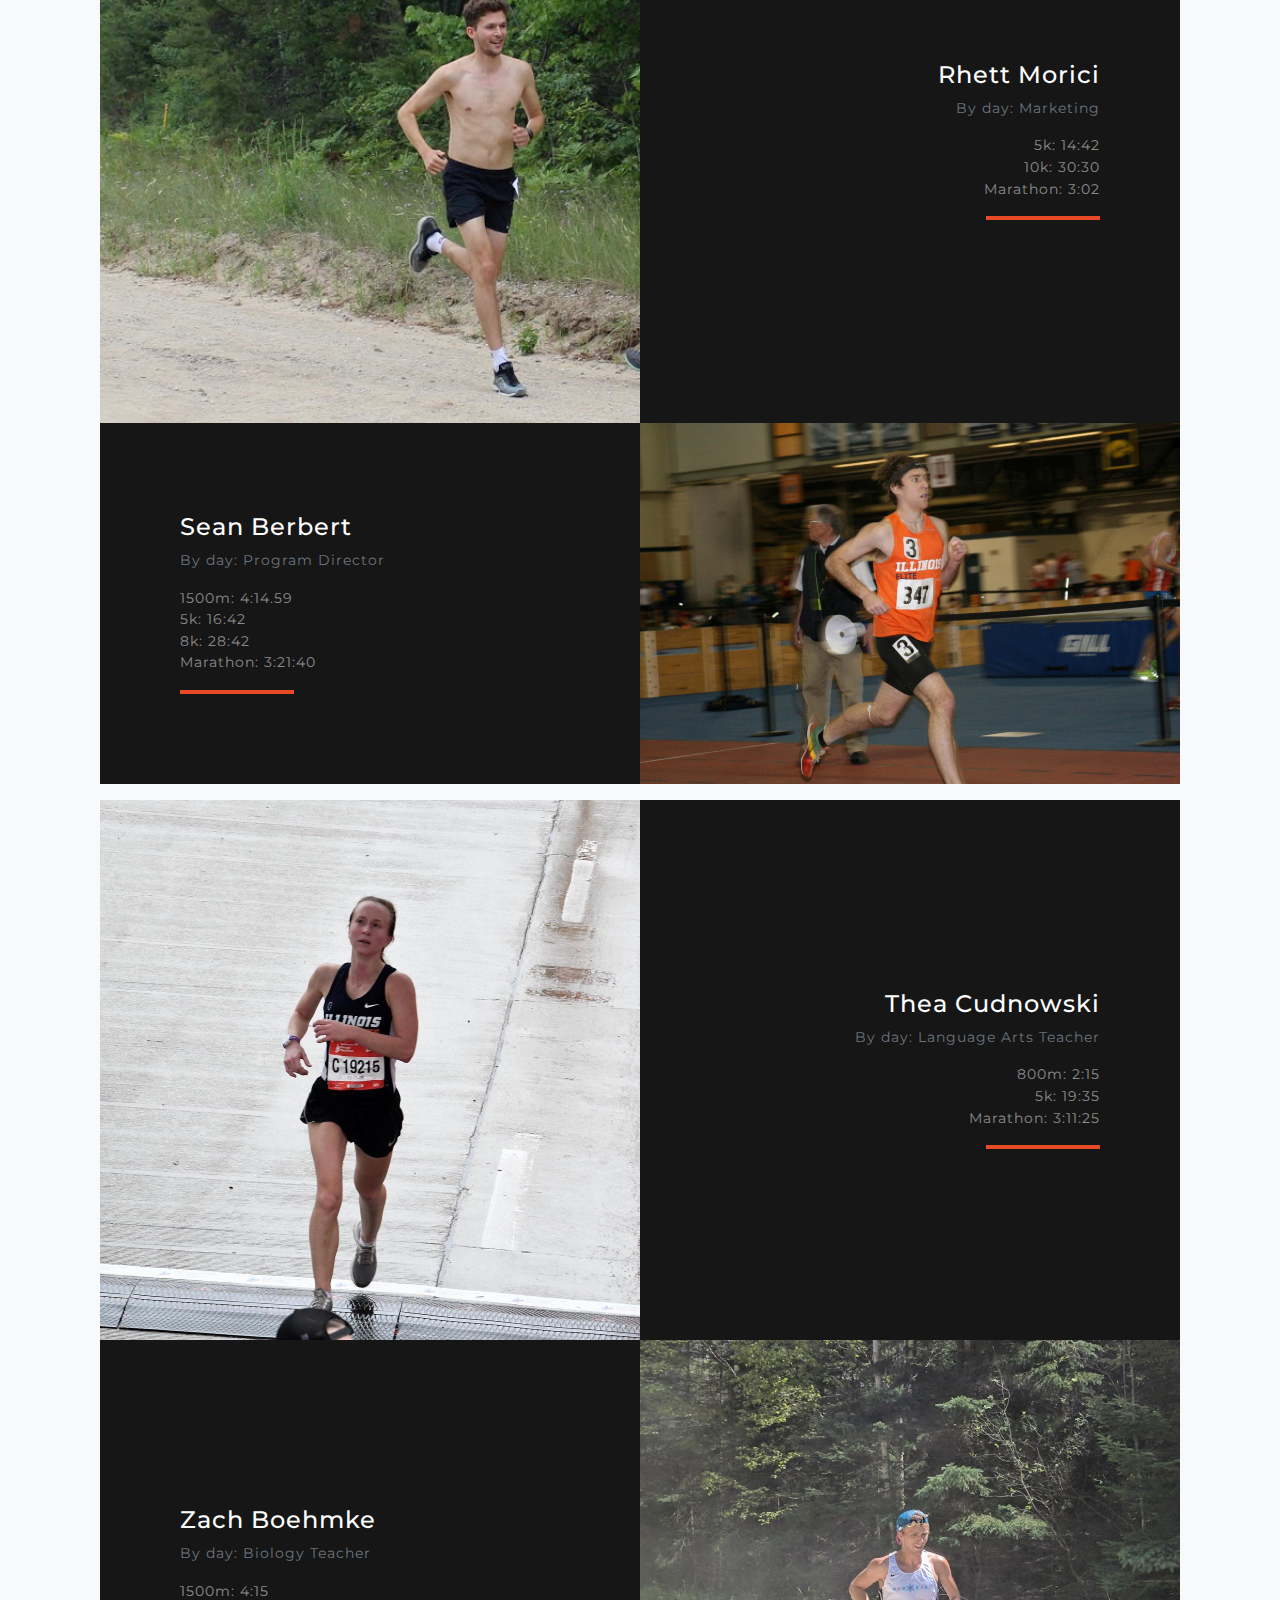
==== commit dc888014: "added favicon to elite site" ====
--- a/team.html
+++ b/team.html
@@ -10,6 +10,15 @@
     <meta name="description" content="">
     <meta name="author" content="">
 
+    <!-- Favicon -->
+    <link rel="apple-touch-icon" sizes="180x180" href="img/favicon/apple-touch-icon.png">
+    <link rel="icon" type="image/png" sizes="32x32" href="img/favicon/favicon-32x32.png">
+    <link rel="icon" type="image/png" sizes="16x16" href="img/favicon/favicon-16x16.png">
+    <link rel="manifest" href="img/favicon/site.webmanifest">
+    <link rel="mask-icon" href="img/favicon/safari-pinned-tab.svg" color="#5bbad5">
+    <meta name="msapplication-TileColor" content="#da532c">
+    <meta name="theme-color" content="#ffffff">
+
     <title>Illinois Elite</title>
 
     <!-- Bootstrap core CSS -->
@@ -33,7 +42,7 @@
         <a class="navbar-brand js-scroll-trigger" href="index.html">
           <img src="img/elite_sigil.png" width="100" height="80" alt=""></a>
         <button class="navbar-toggler navbar-toggler-right" type="button" data-toggle="collapse" data-target="#navbarResponsive" aria-controls="navbarResponsive" aria-expanded="false" aria-label="Toggle navigation">
-          Menu
+         u
           <i class="fas fa-bars"></i>
         </button>
         <div class="collapse navbar-collapse" id="navbarResponsive">
@@ -44,6 +53,9 @@
             <li class="nav-item">
               <a class="nav-link js-scroll-trigger" href="#team">Team</a>
             </li>
+            <li class="nav-item">
+              <a class="nav-link js-scroll-trigger" href="photos.php">Photos</a>
+            </li>
           </ul>
         </div>
       </div>
@@ -68,13 +80,13 @@
 
         <!-- <div id="myBtnContainer">
           <button class="btn active" onclick="filterSelection('all')"> Show all</button>
-          <button class="btn" onclick="filterSelection('men')"> Men</button>
+          <button class="btn" onclick="filterSelection('men')"></button>
           <button class="btn" onclick="filterSelection('women')"> Women</button>
         </div> -->
 
         <!-- Project One Row -->
         <div class="container">
-        <div class="row justify-content-center no-gutters mb-5 mb-lg-0 filterDiv men">
+        <div class="row justify-content-center no-gutters mb-5 mb-lg-0">
           <div class="col-lg-6">
             <img class="img-fluid" src="img/members/brett_lustgarten_1.jpg" alt="">
           </div>
@@ -104,7 +116,7 @@
         </div>
 
         <!-- Project Two Row -->
-        <div class="row justify-content-center no-gutters filterDiv women">
+        <div class="row justify-content-center no-gutters">
           <div class="col-lg-6">
             <img class="img-fluid" src="img/members/kristin_johnson_2.png" alt="">
           </div>
@@ -131,7 +143,7 @@
         </div>
 
         <!-- Project Three Row -->
-        <div class="row justify-content-center no-gutters mb-5 mb-lg-0 filterDiv men">
+        <div class="row justify-content-center no-gutters mb-5 mb-lg-0">
           <div class="col-lg-6">
             <img class="img-fluid" src="img/members/aaron_silver_1.jpg" alt="">
           </div>
@@ -167,7 +179,7 @@
         </div>
 
         <!-- Project Three Row -->
-        <div class="row justify-content-center no-gutters filterDiv men">
+        <div class="row justify-content-center no-gutters">
           <div class="col-lg-6">
             <img class="img-fluid" src="img/members/adam_cobert_1.png" alt="">
           </div>
@@ -200,7 +212,7 @@
         </div>
 
         <!-- Project Four Row -->
-        <div class="row justify-content-center no-gutters mb-5 mb-lg-0 filterDiv men">
+        <div class="row justify-content-center no-gutters mb-5 mb-lg-0">
           <div class="col-lg-6">
             <img class="img-fluid" src="img/members/sookie_1.jpg" alt="">
           </div>
@@ -224,7 +236,7 @@
         </div>
 
         <!-- Project Three Row -->
-        <div class="row justify-content-center no-gutters mb-5 filterDiv men">
+        <div class="row justify-content-center no-gutters mb-5">
           <div class="col-lg-6">
             <img class="img-fluid" src="img/members/alex_harrison_1.png" alt="">
           </div>
@@ -257,7 +269,7 @@
         </div>
 
         <!-- Project Four Row -->
-        <div class="row justify-content-center no-gutters mb-lg-0 filterDiv men">
+        <div class="row justify-content-center no-gutters mb-lg-0">
           <div class="col-lg-6">
             <img class="img-fluid" src="img/members/alex_manaois_1.jpg" alt="">
           </div>
@@ -281,7 +293,7 @@
         </div>
 
         <!-- Project Three Row -->
-        <div class="row justify-content-center no-gutters filterDiv men">
+        <div class="row justify-content-center no-gutters">
           <div class="col-lg-6">
             <img class="img-fluid" src="img/members/gadz_1.png" alt="">
           </div>
@@ -311,7 +323,7 @@
         </div>
 
         <!-- Project Four Row -->
-        <div class="row justify-content-center no-gutters mb-lg-0 filterDiv men">
+        <div class="row justify-content-center no-gutters mb-lg-0">
           <div class="col-lg-6">
             <img class="img-fluid" src="img/members/andy_becker_1.png" alt="">
           </div>
@@ -332,7 +344,7 @@
         </div>
 
         <!-- Project Four Row -->
-        <div class="row justify-content-center no-gutters filterDiv men">
+        <div class="row justify-content-center no-gutters">
           <div class="col-lg-6">
             <img class="img-fluid" src="img/members/ben_zeman_1.jpg" alt="" style="width:100%;">
           </div>
@@ -350,7 +362,7 @@
         </div>
 
         <!-- Project Three Row -->
-        <div class="row justify-content-center no-gutters mb-5 mb-lg-0 filterDiv men">
+        <div class="row justify-content-center no-gutters mb-5 mb-lg-0">
           <div class="col-lg-6">
             <img class="img-fluid" src="img/members/brendan_1.jpg" alt="">
           </div>
@@ -389,7 +401,7 @@
         </div>
 
         <!-- Project Four Row -->
-        <div class="row justify-content-center no-gutters filterDiv men">
+        <div class="row justify-content-center no-gutters">
           <div class="col-lg-6">
             <img class="img-fluid" src="img/members/desilva_1.png" alt="">
           </div>
@@ -416,7 +428,7 @@
         </div>
 
         <!-- Project Three Row -->
-        <div class="row justify-content-center no-gutters mb-5 mb-lg-0 filterDiv men">
+        <div class="row justify-content-center no-gutters mb-5 mb-lg-0">
           <div class="col-lg-6">
             <img class="img-fluid" src="img/members/declan_1.jpg" alt="" style="width:100%">
           </div>
@@ -452,7 +464,7 @@
         </div>
 
         <!-- Project Four Row -->
-        <div class="row justify-content-center no-gutters filterDiv women">
+        <div class="row justify-content-center no-gutters">
           <div class="col-lg-6">
             <img class="img-fluid" src="img/members/emma_grimes_1.jpg" alt="">
           </div>
@@ -482,7 +494,7 @@
         </div>
 
         <!-- Project Three Row -->
-        <div class="row justify-content-center no-gutters mb-5 mb-lg-0 filterDiv men">
+        <div class="row justify-content-center no-gutters mb-5 mb-lg-0">
           <div class="col-lg-6">
             <img class="img-fluid" src="img/members/evan_white_1.png" alt="">
           </div>
@@ -521,7 +533,7 @@
         </div>
 
         <!-- Project Four Row -->
-        <div class="row justify-content-center no-gutters filterDiv men">
+        <div class="row justify-content-center no-gutters">
           <div class="col-lg-6">
             <img class="img-fluid" src="img/members/henry_wolf_1.png" alt="" style="width:100%">
           </div>
@@ -560,7 +572,7 @@
         </div>
 
         <!-- Project Three Row -->
-        <div class="row justify-content-center no-gutters mb-5 mb-lg-0 filterDiv men">
+        <div class="row justify-content-center no-gutters mb-5 mb-lg-0">
           <div class="col-lg-6">
             <img class="img-fluid" src="img/members/jacob_englander_1.jpg" alt="">
           </div>
@@ -593,7 +605,7 @@
         </div>
 
         <!-- Project Four Row -->
-        <div class="row justify-content-center no-gutters filterDiv men">
+        <div class="row justify-content-center no-gutters">
           <div class="col-lg-6">
             <img class="img-fluid" src="img/members/jared_ripoli_1.png" alt="" style="width:100%">
           </div>
@@ -623,7 +635,7 @@
         </div>
 
         <!-- Project Four Row -->
-        <div class="row justify-content-center no-gutters mb-5 mb-lg-0 filterDiv men">
+        <div class="row justify-content-center no-gutters mb-5 mb-lg-0">
           <div class="col-lg-6">
             <img class="img-fluid" src="img/members/jeremy_van_1.jpg" alt="" style="width:100%">
           </div>
@@ -653,7 +665,7 @@
         </div>
 
         <!-- Project Three Row -->
-        <div class="row justify-content-center no-gutters filterDiv men">
+        <div class="row justify-content-center no-gutters">
           <div class="col-lg-6">
             <img class="img-fluid" src="img/members/mark_hayes_1.jpg" alt="">
           </div>
@@ -683,7 +695,7 @@
         </div>
 
         <!-- Project Three Row -->
-        <div class="row justify-content-center no-gutters mb-5 mb-lg-0 filterDiv men">
+        <div class="row justify-content-center no-gutters mb-5 mb-lg-0">
           <div class="col-lg-6">
             <img class="img-fluid" src="img/members/matt_birkel_1.jpg" alt="">
           </div>
@@ -710,7 +722,7 @@
         </div>
 
         <!-- Project Four Row -->
-        <div class="row justify-content-center no-gutters filterDiv women">
+        <div class="row justify-content-center no-gutters">
           <div class="col-lg-6">
             <img class="img-fluid" src="img/members/megan_mcgreal_1.png" alt="" style="width:100%">
           </div>
@@ -731,7 +743,7 @@
         </div>
 
         <!-- Project Three Row -->
-        <div class="row justify-content-center no-gutters filterDiv women">
+        <div class="row justify-content-center no-gutters">
           <div class="col-lg-6">
             <img class="img-fluid" src="img/members/megan_mocogni_1.png" alt="">
           </div>
@@ -758,7 +770,7 @@
         </div>
 
         <!-- Project Three Row -->
-        <div class="row justify-content-center no-gutters mb-5 mb-lg-0 filterDiv men">
+        <div class="row justify-content-center no-gutters mb-5 mb-lg-0">
           <div class="col-lg-6">
             <img class="img-fluid" src="img/members/michael_derenzo_1.jpg" alt="">
           </div>
@@ -782,7 +794,7 @@
         </div>
 
         <!-- Project Three Row -->
-        <div class="row justify-content-center no-gutters filterDiv men">
+        <div class="row justify-content-center no-gutters">
           <div class="col-lg-6">
             <img class="img-fluid" src="img/members/michael_frigo_1.jpg" alt="">
           </div>
@@ -809,7 +821,7 @@
         </div>
 
         <!-- Project Four Row -->
-        <div class="row justify-content-center no-gutters mb-5 mb-lg-0 filterDiv men">
+        <div class="row justify-content-center no-gutters mb-5 mb-lg-0">
           <div class="col-lg-6">
             <img class="img-fluid" src="img/members/michael_frintner_1.png" alt="" style="width:100%">
           </div>
@@ -836,7 +848,7 @@
         </div>
 
         <!-- Project Three Row -->
-        <div class="row justify-content-center no-gutters filterDiv men">
+        <div class="row justify-content-center no-gutters">
           <div class="col-lg-6">
             <img class="img-fluid" src="img/members/rhett_morici_1.png" alt="" style="width:100%;">
           </div>
@@ -863,7 +875,7 @@
         </div>
 
         <!-- Project Four Row -->
-        <div class="row justify-content-center no-gutters mb-5 mb-lg-0 filterDiv men">
+        <div class="row justify-content-center no-gutters mb-5 mb-lg-0">
           <div class="col-lg-6">
             <img class="img-fluid" src="img/members/sean_berbert_1.jpg" alt="" style="width:100%">
           </div>
@@ -893,7 +905,7 @@
         </div>
 
         <!-- Project Three Row -->
-        <div class="row justify-content-center no-gutters filterDiv women">
+        <div class="row justify-content-center no-gutters">
           <div class="col-lg-6">
             <img class="img-fluid" src="img/members/thea_cudnowski_1.jpg" alt="">
           </div>
@@ -920,7 +932,7 @@
         </div>
 
         <!-- Project Four Row -->
-        <div class="row justify-content-center no-gutters mb-5 mb-lg-0 filterDiv men">
+        <div class="row justify-content-center no-gutters mb-5 mb-lg-0">
           <div class="col-lg-6">
             <img class="img-fluid" src="img/members/zach_boehmke_1.png" alt="" style="width:100%">
           </div>
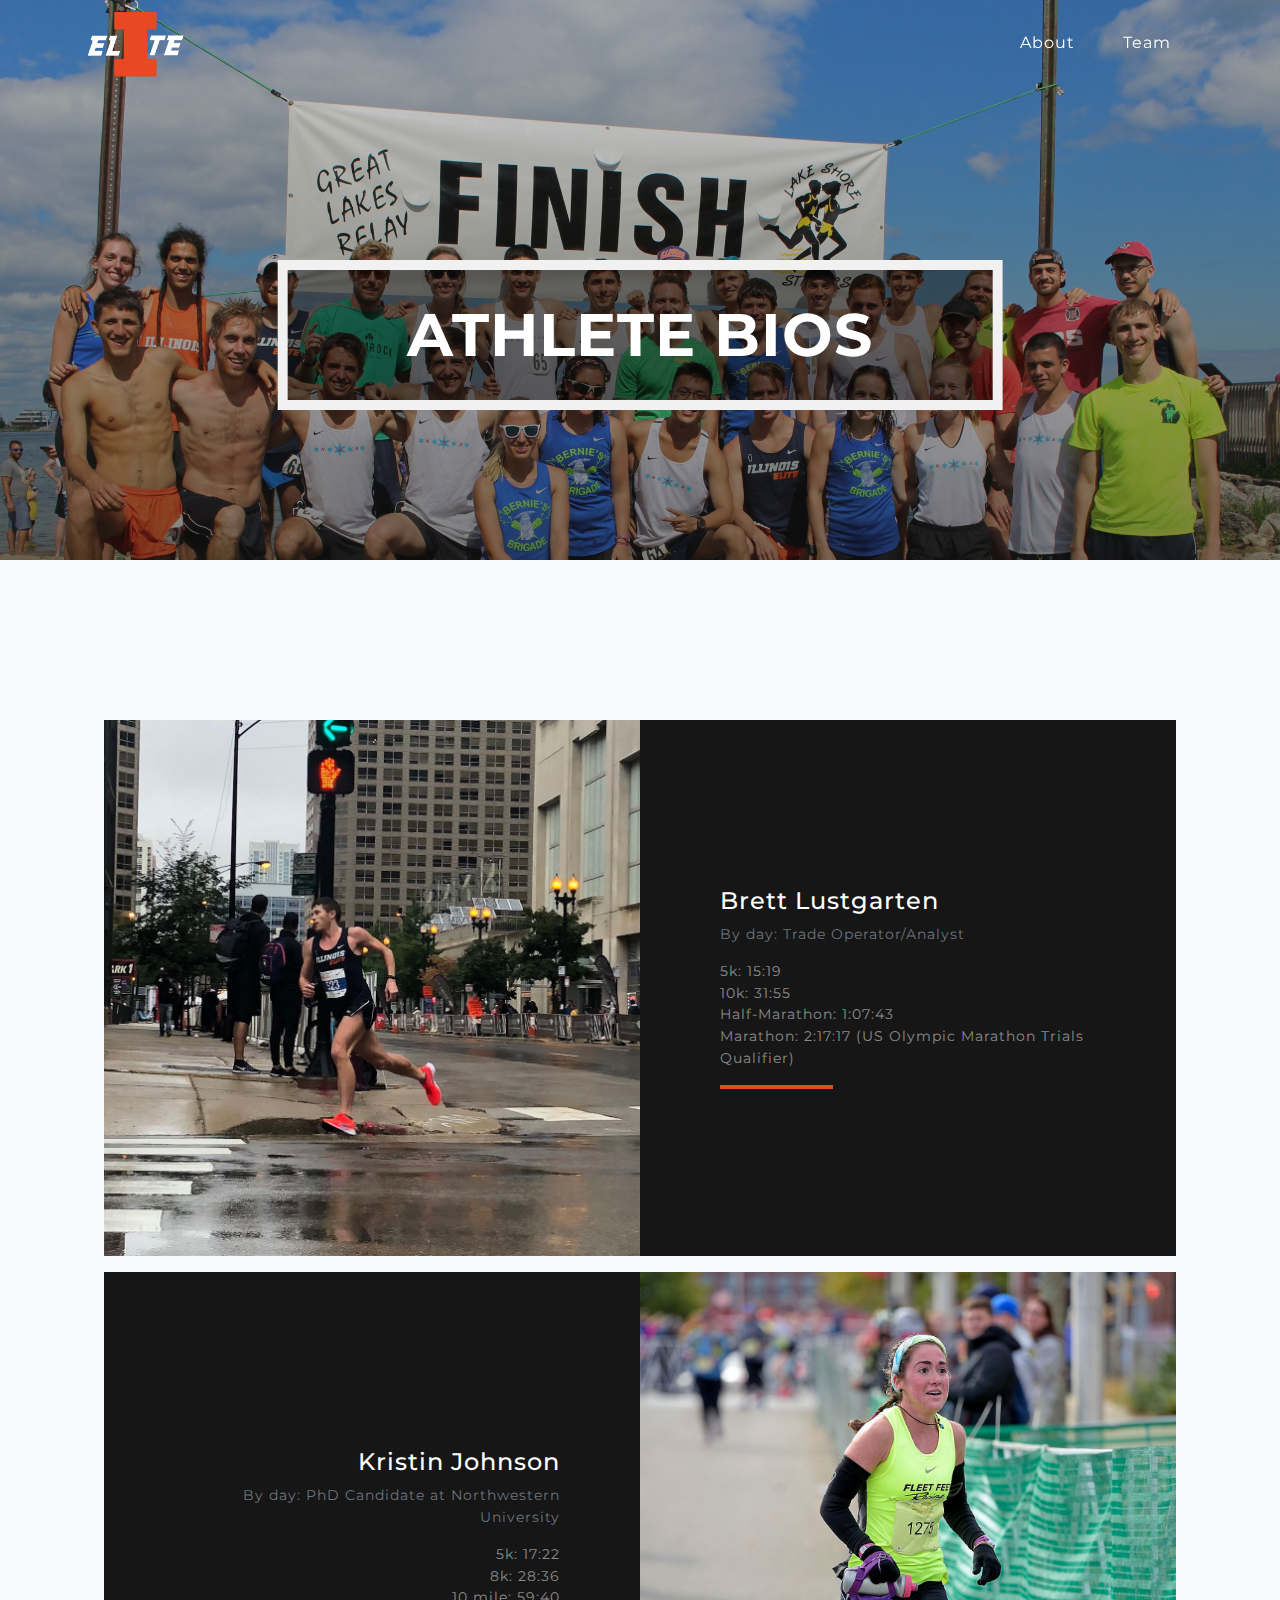
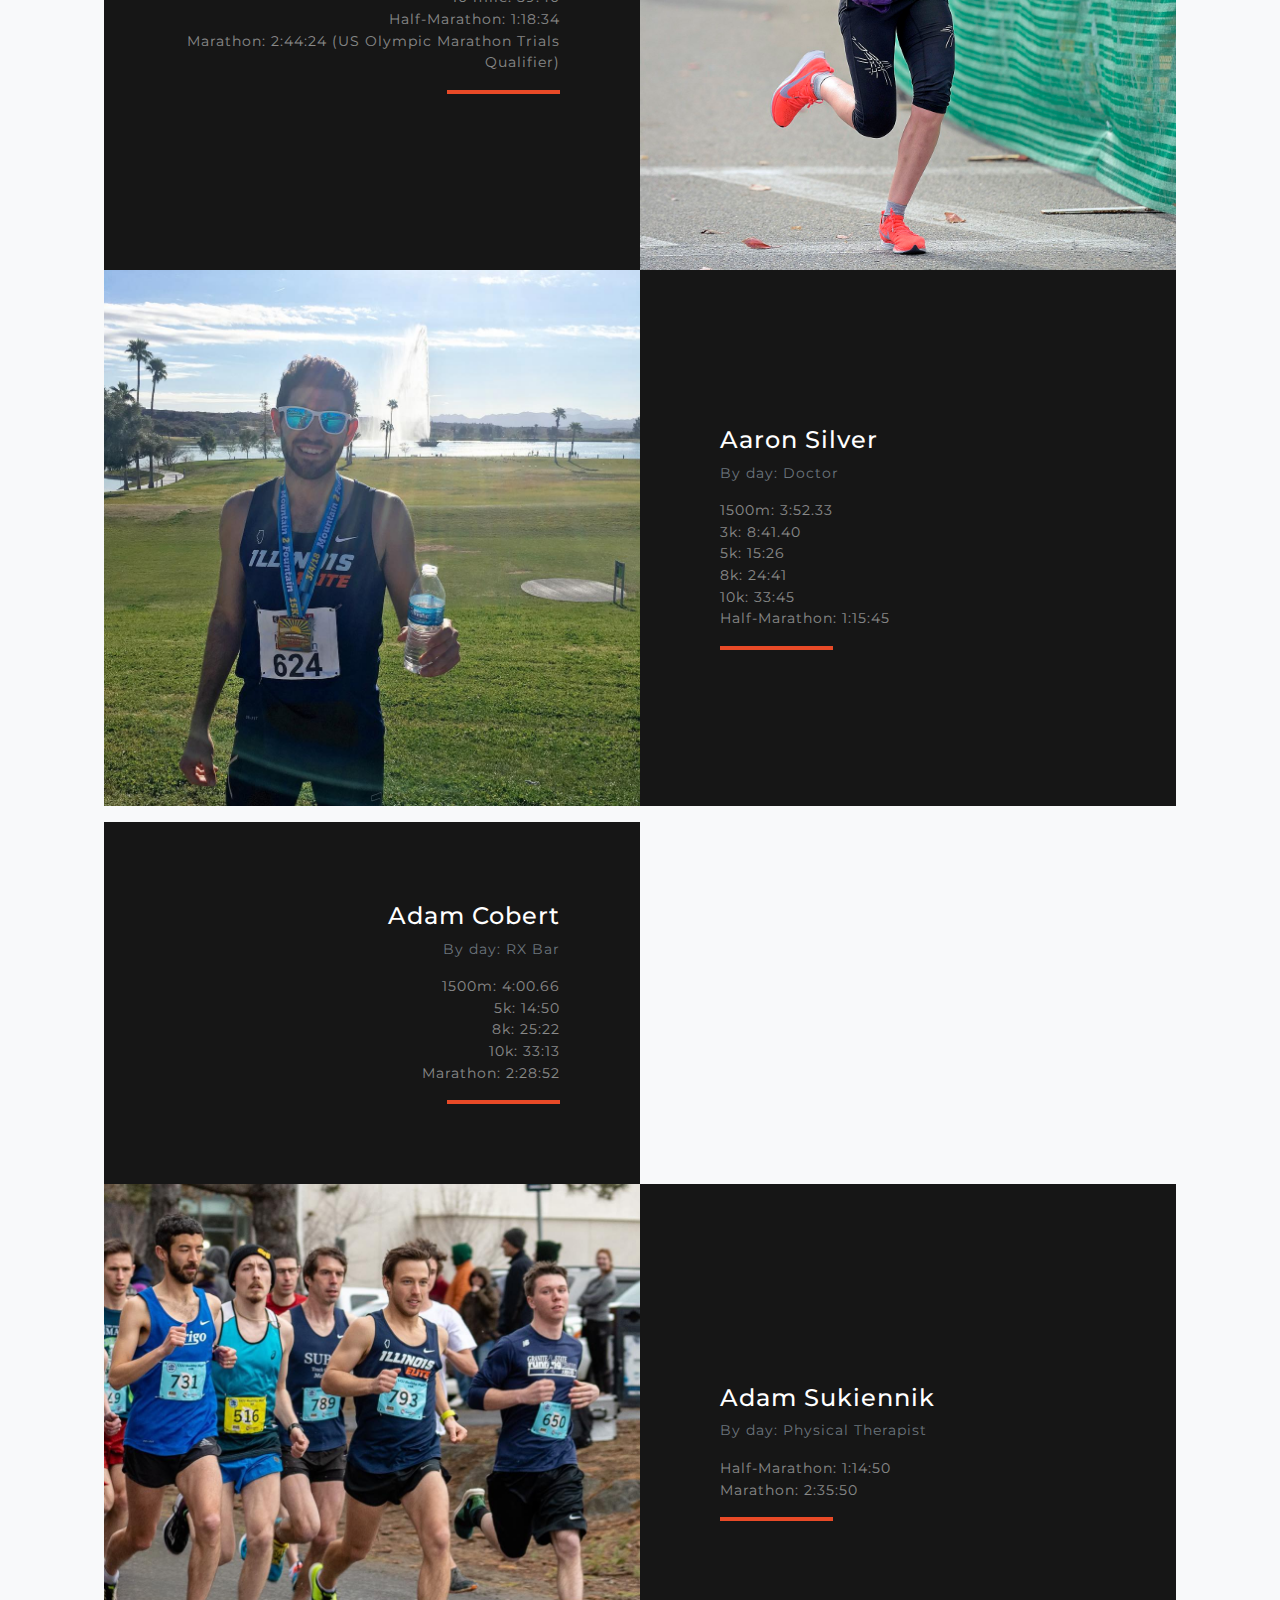
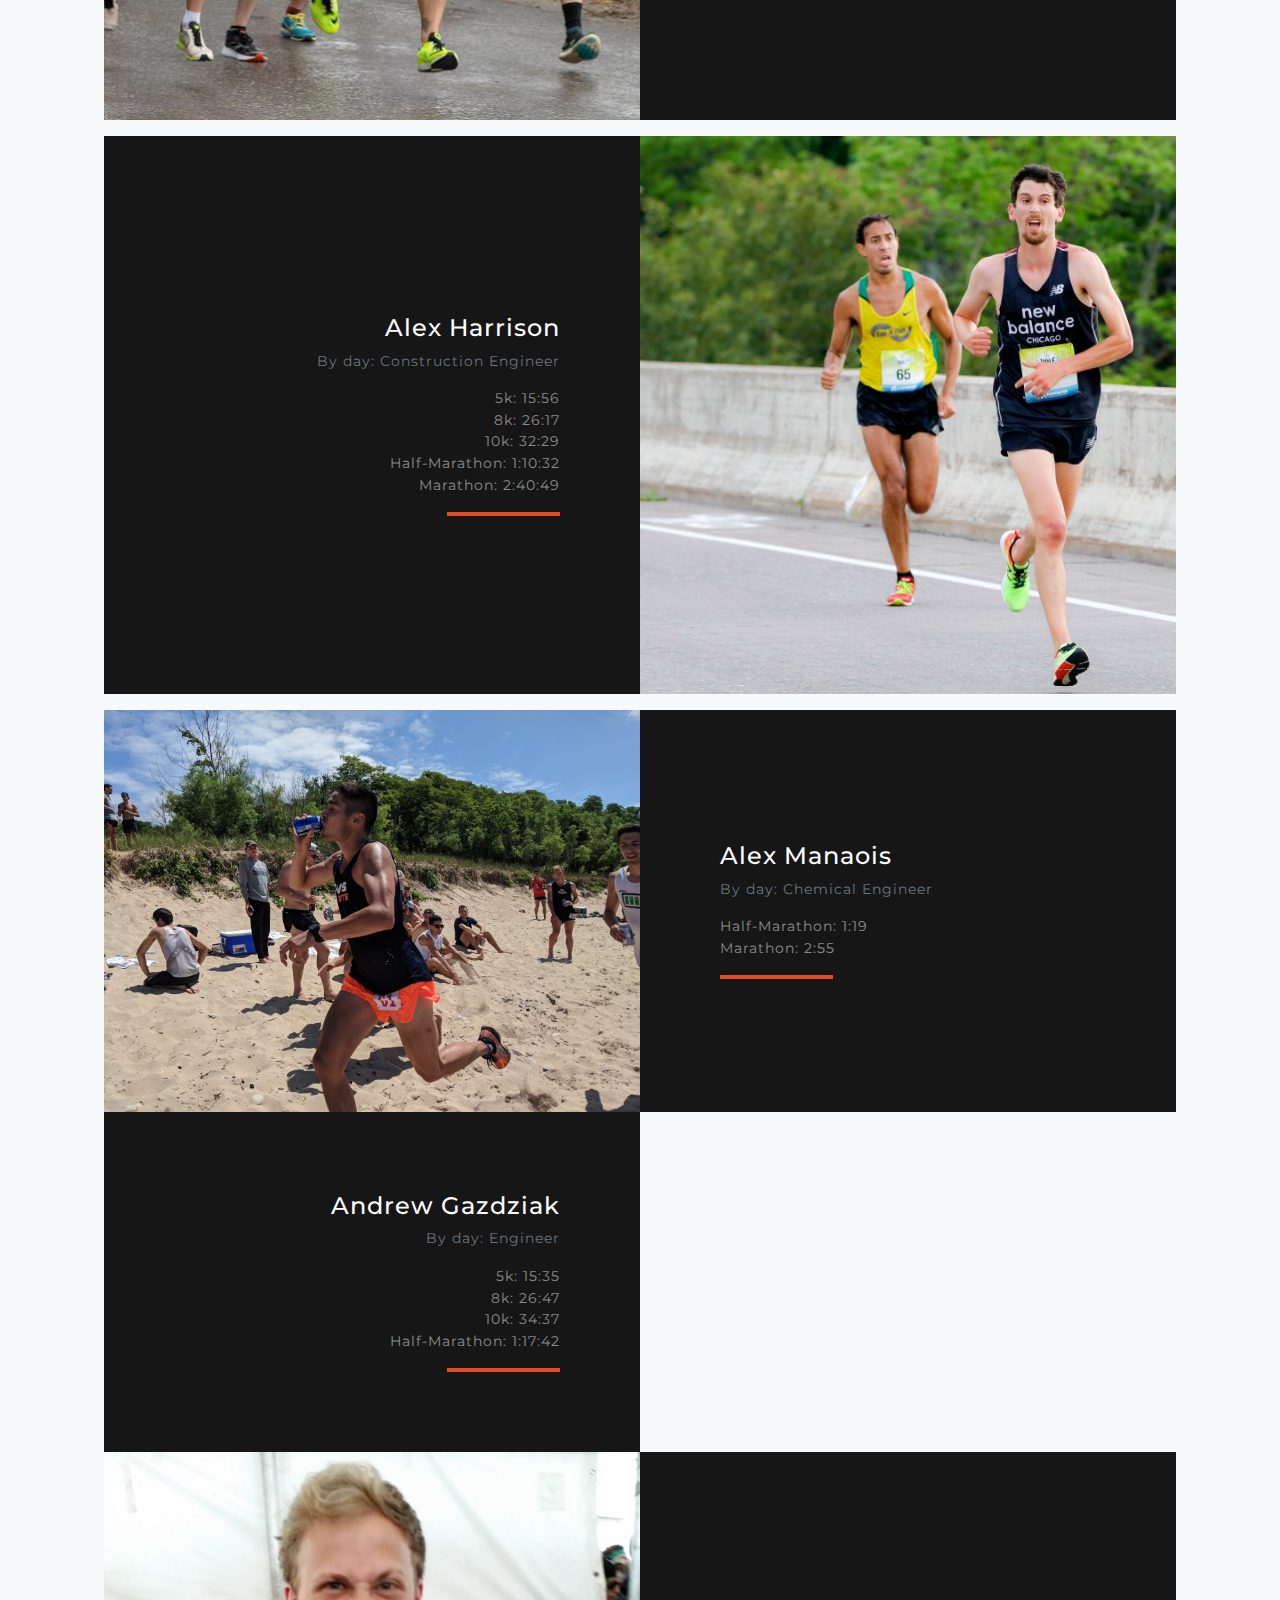
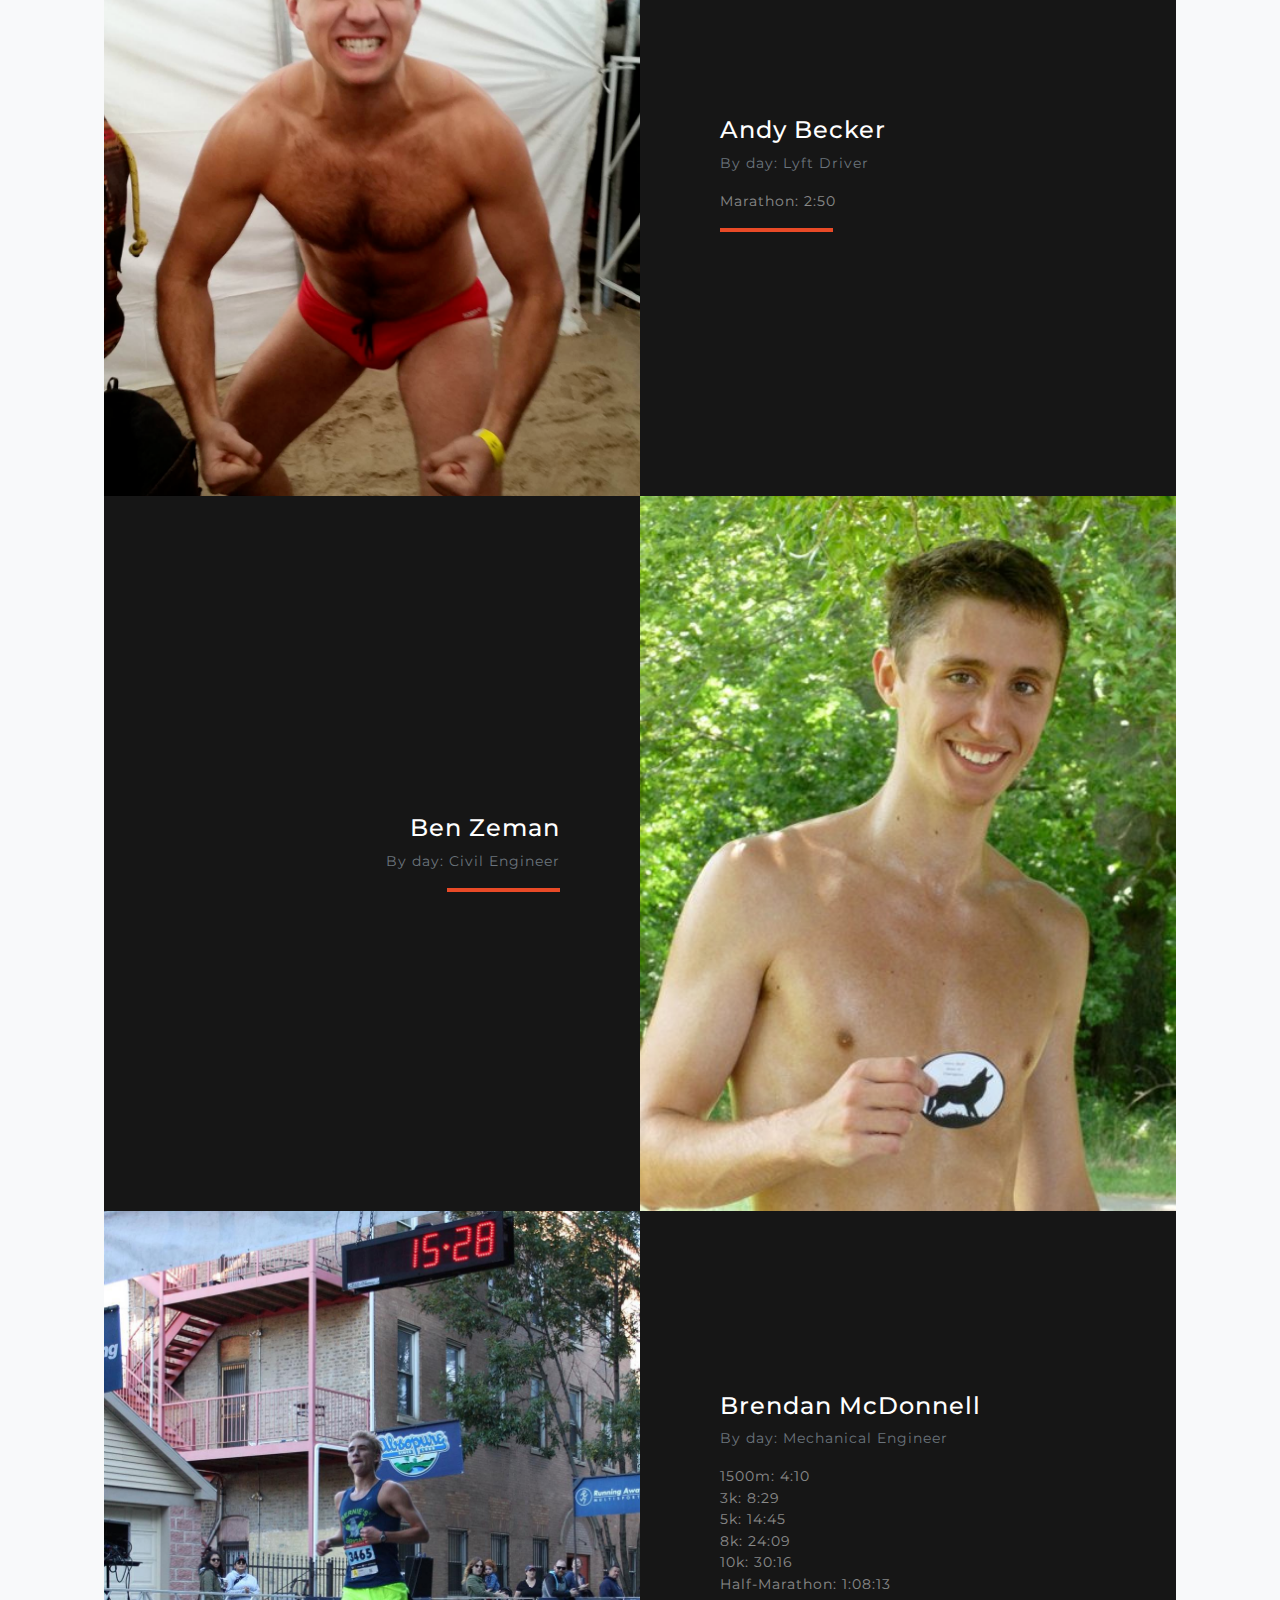
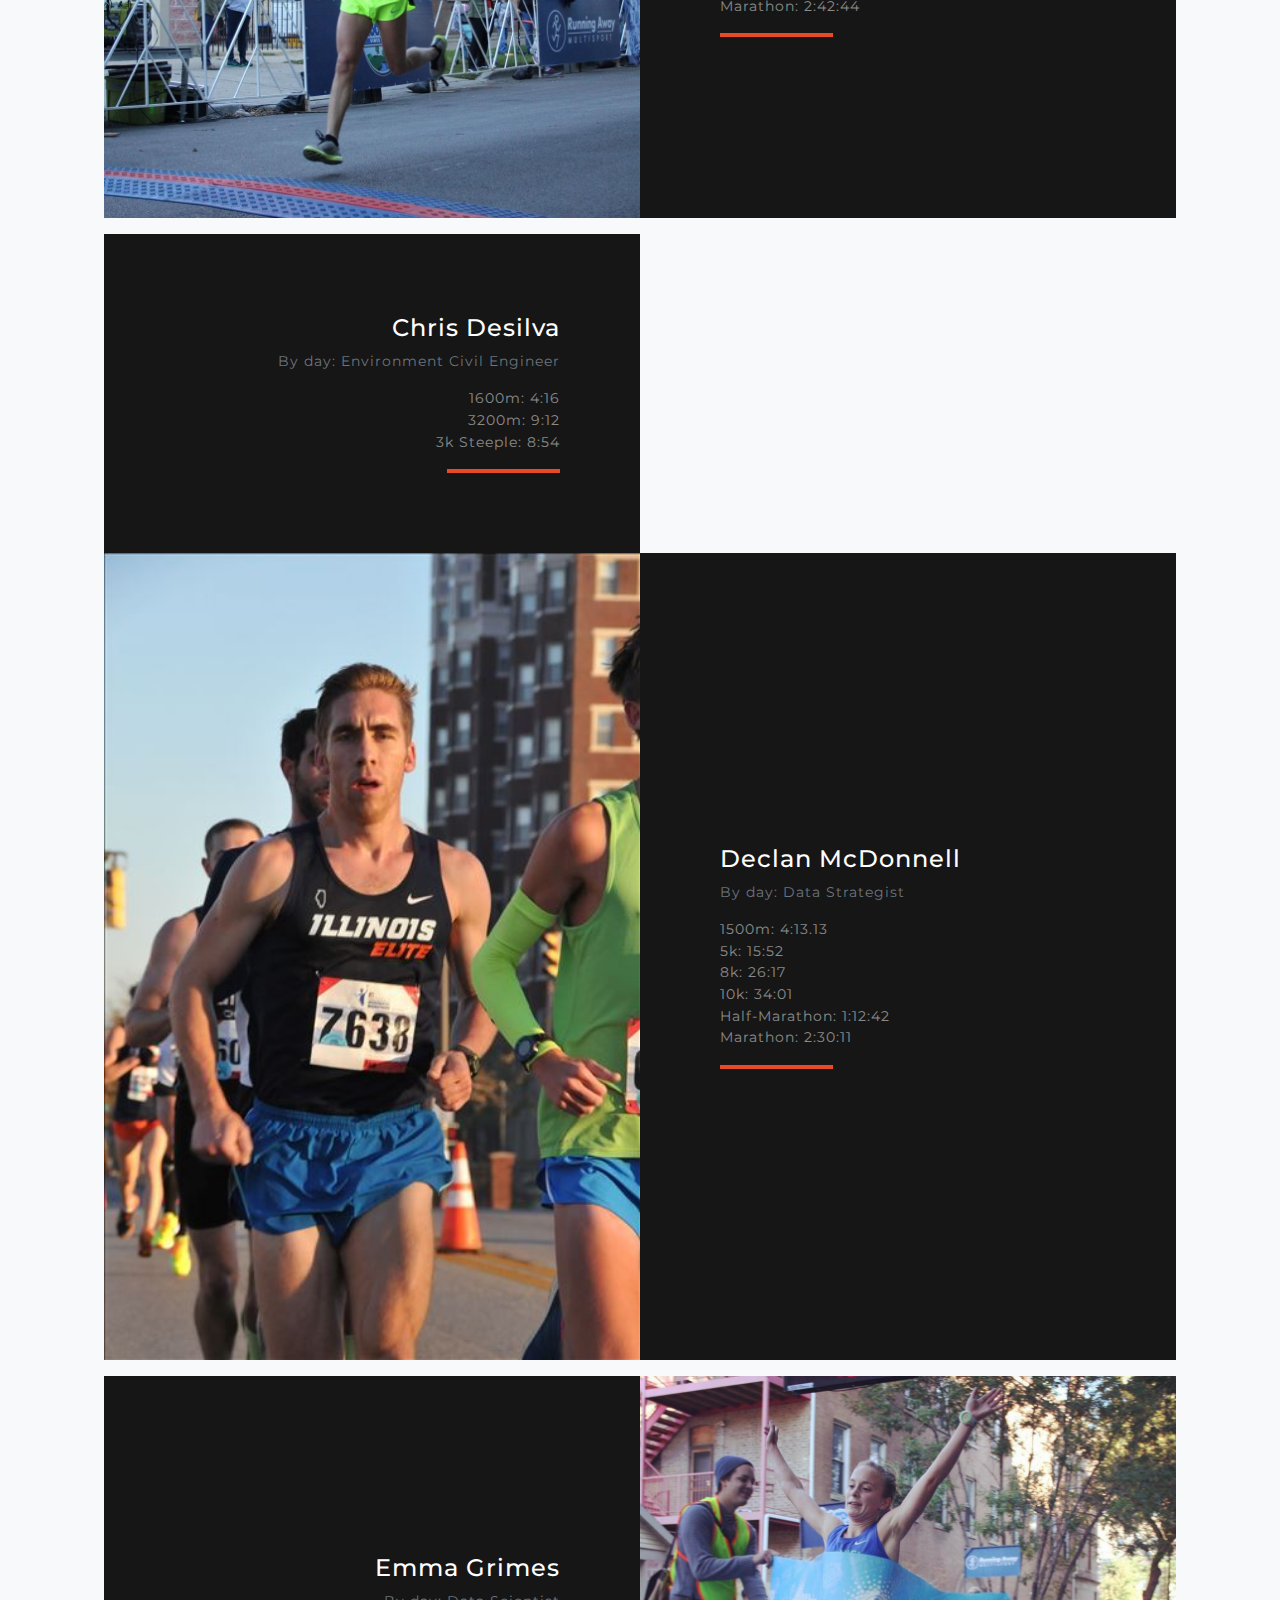
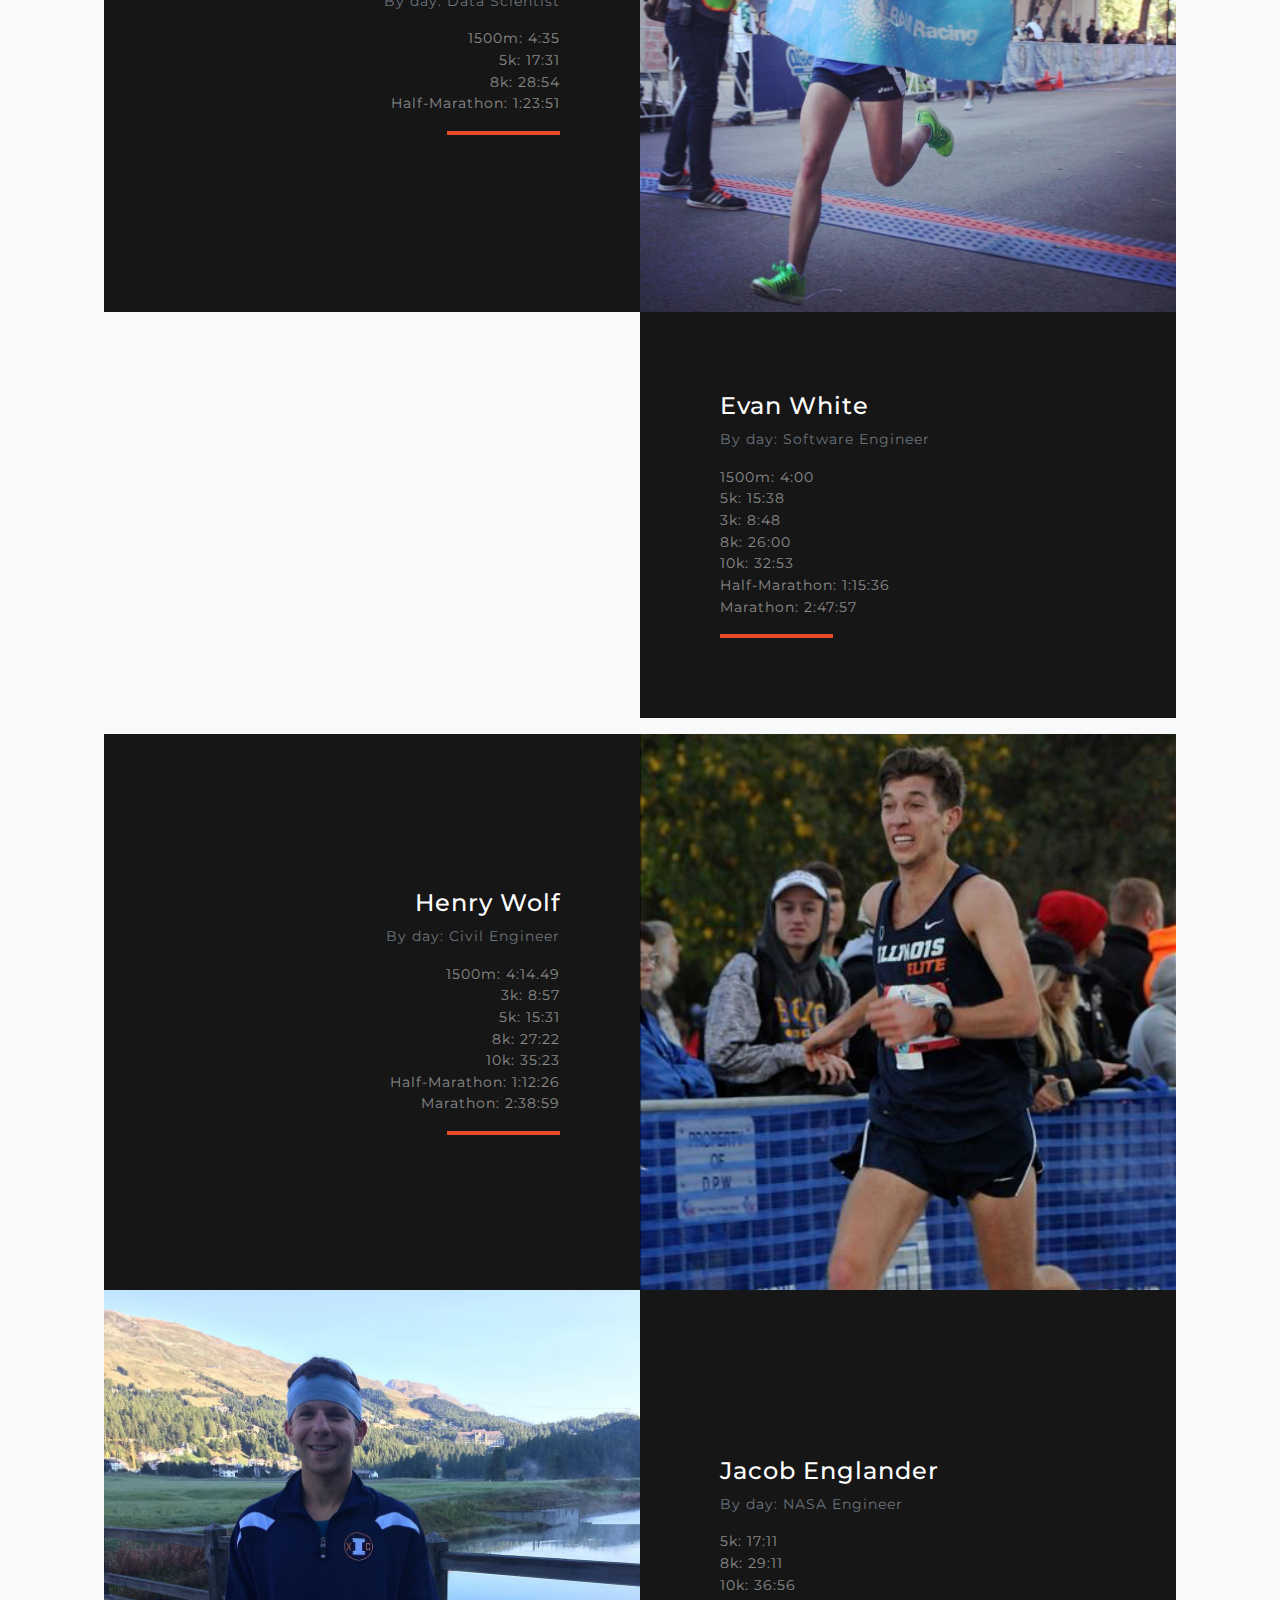
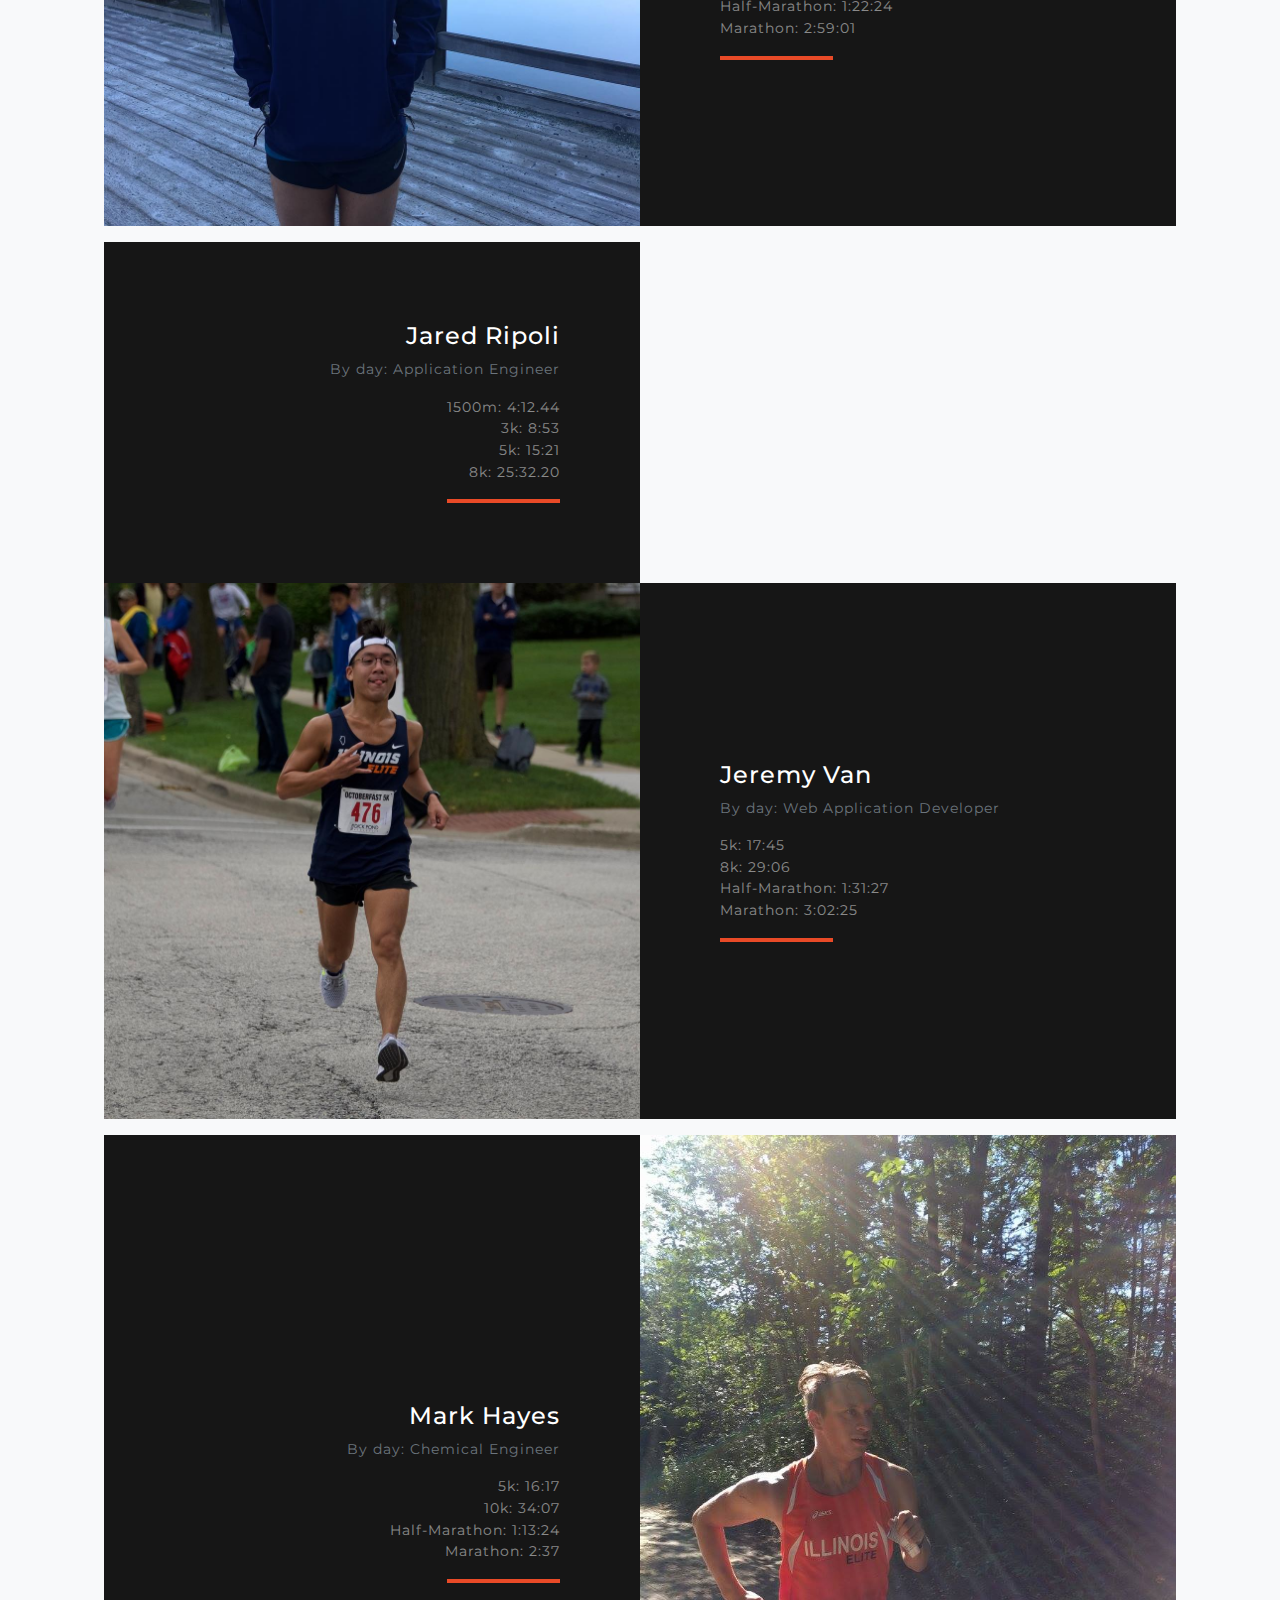
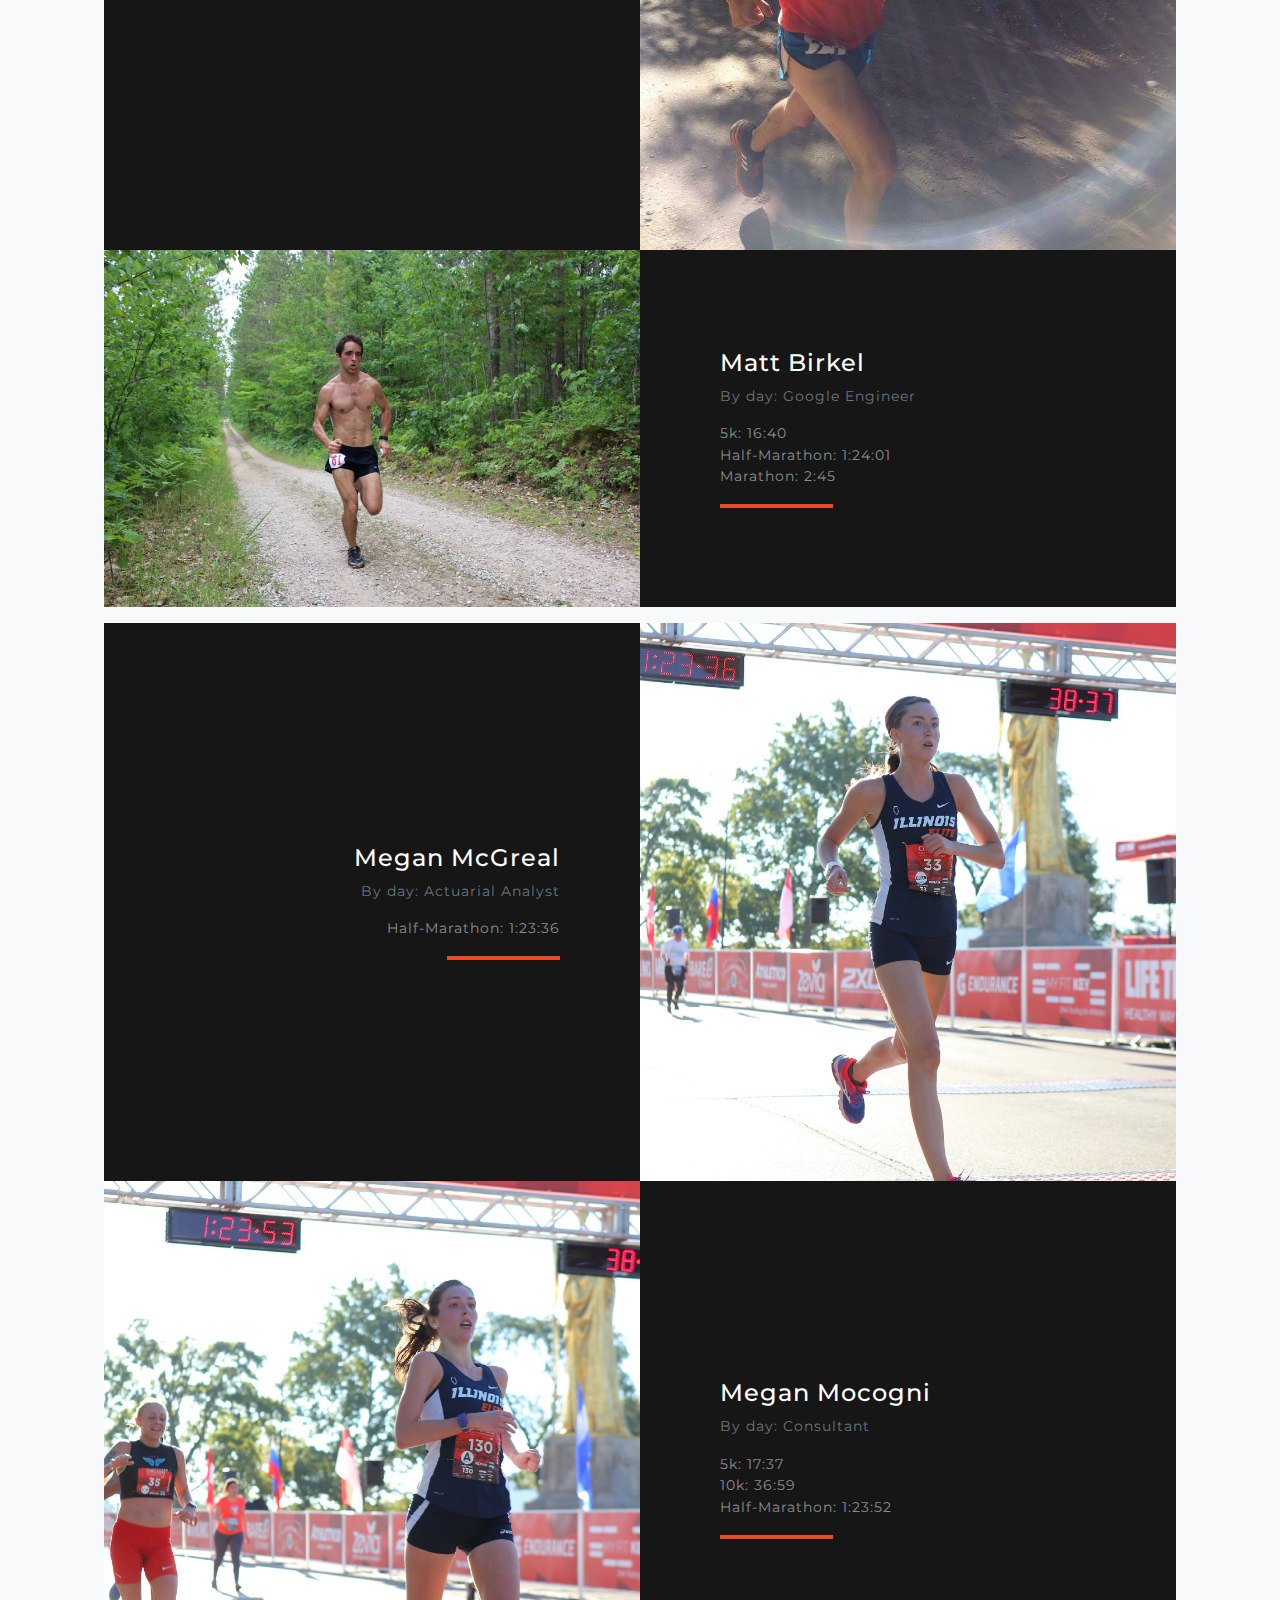
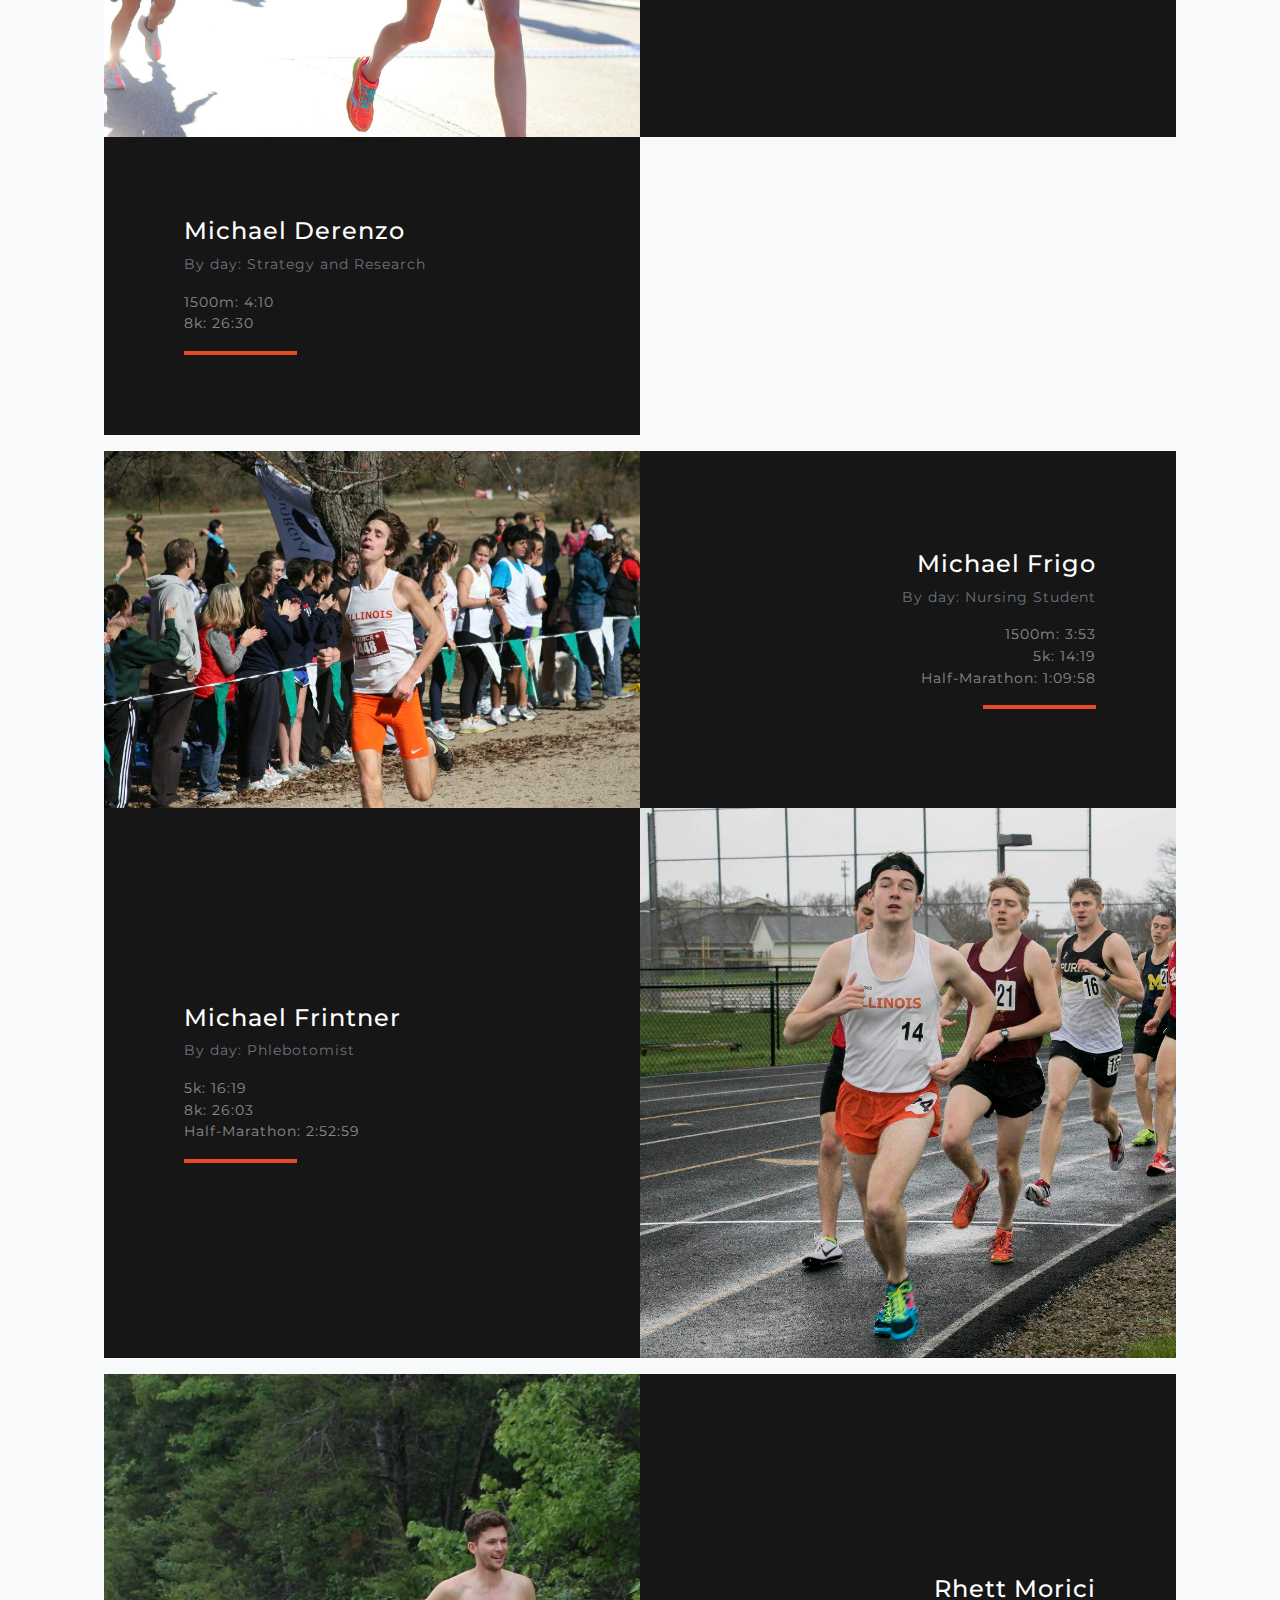
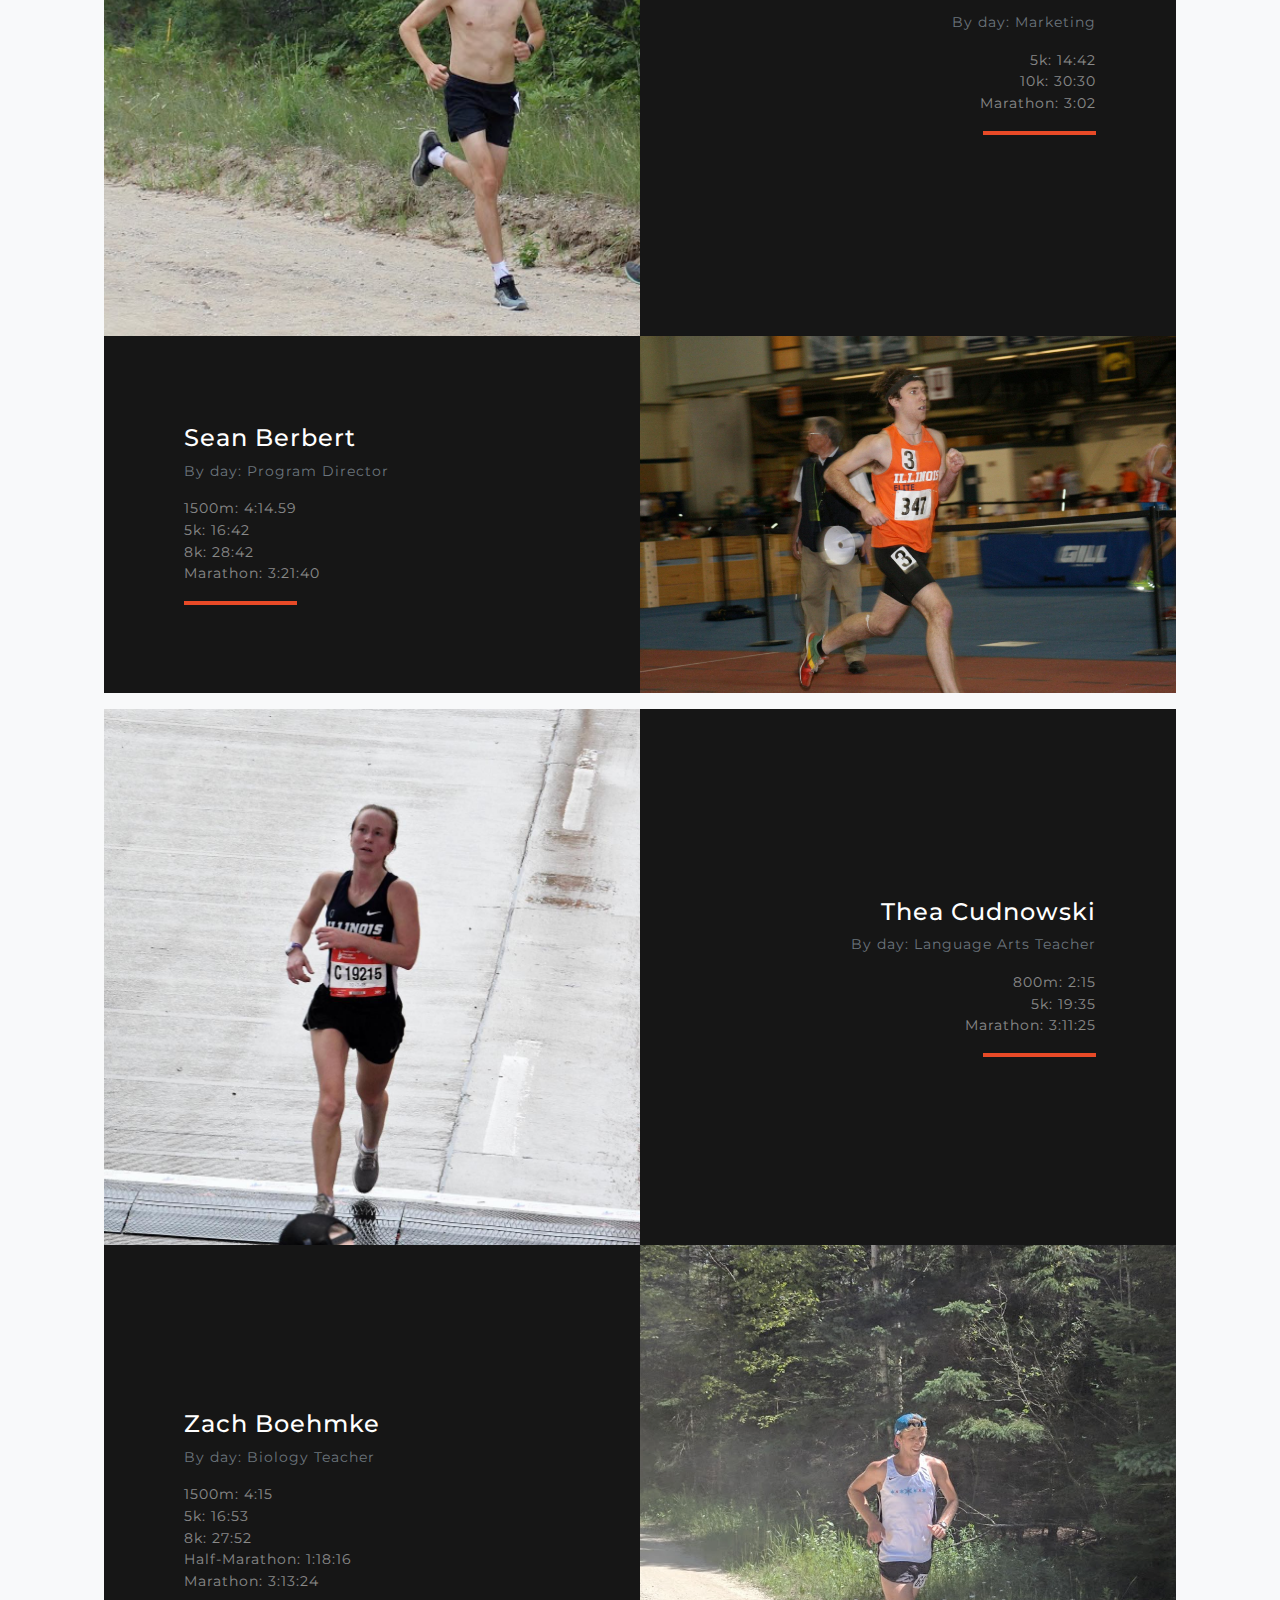
==== commit 6ce866b7: "shrink button, navbar, and center socials" ====
--- a/team.html
+++ b/team.html
@@ -53,9 +53,9 @@
             <li class="nav-item">
               <a class="nav-link js-scroll-trigger" href="#team">Team</a>
             </li>
-            <li class="nav-item">
+            <!-- <li class="nav-item">
               <a class="nav-link js-scroll-trigger" href="photos.php">Photos</a>
-            </li>
+            </li> -->
           </ul>
         </div>
       </div>
@@ -127,13 +127,19 @@
                   <h4 class="text-white">Kristin Johnson</h4>
                   <p class="text-muted">By day: PhD Candidate at Northwestern University</p>
                   <p class="mb-0 text-white-50">
-                    5k: 17:26
-                  </p>
-                  <p class="mb-0 text-white-50">
-                    Half-Marathon: 1:18:24
-                  </p>
-                  <p class="mb-0 text-white-50">
-                    Marathon: 2:44:26 (US Olympic Marathon Trials Qualifier)
+                    5k: 17:22
+                  </p>
+                  <p class="mb-0 text-white-50">
+                    8k: 28:36
+                  </p>
+                  <p class="mb-0 text-white-50">
+                    10 mile: 59:40
+                  </p>
+                  <p class="mb-0 text-white-50">
+                    Half-Marathon: 1:18:34
+                  </p>
+                  <p class="mb-0 text-white-50">
+                    Marathon: 2:44:24 (US Olympic Marathon Trials Qualifier)
                   </p>
                   <hr class="d-none d-lg-block mb-0 mr-0">
                 </div>
--- a/css/grayscale.css
+++ b/css/grayscale.css
@@ -7,6 +7,7 @@
 #mainNav {
   min-height: 56px;
   background-color: rgba(19,41,75, 0.7);
+  height: 85px;
 }
 
 #mainNav .navbar-toggler {
@@ -150,7 +151,7 @@
 .btn {
   -webkit-box-shadow: 0 0.1875rem 0.1875rem 0 rgba(0, 0, 0, 0.1) !important;
   box-shadow: 0 0.1875rem 0.1875rem 0 rgba(0, 0, 0, 0.1) !important;
-  padding: 1.25rem 2rem;
+  /* padding: 1.25rem 2rem; */
   font-family: 'Varela Round';
   font-size: 80%;
   text-transform: uppercase;
@@ -207,14 +208,6 @@
   padding-top: 100px;
 }
 
-/* .filterDiv {
-  display: none;
-}
-
-.show {
-  display: block;
-} */
-
 .projects-section {
   padding: 10rem 0;
 }
@@ -269,6 +262,13 @@
   border: 0;
 }
 
+footer {
+  padding: 1rem 0;
+}
+footer .row {
+  justify-content: center!important;
+  padding: 10px;
+}
 footer .social a {
   text-align: center;
   height: 3rem;
@@ -286,6 +286,7 @@
 footer .social a:active {
   color: #fff;
 }
+
 
 body {
   font-family: 'Montserrat', Helvetica, sans-serif;
@@ -328,14 +329,44 @@
 .text-primary {
   color: #E84A27 !important;
 }
-
-footer {
-  padding: 3rem 0;
-}
-
-/* .img-fluid {
-  transition: transform .45s;
-}
-.img-fluid:hover {
-  transform: scale(1.02);
+/* .filterDiv {
+  display: none;
+}
+
+.show {
+  display: block;
 } */
+
+.row {
+  display: flex;
+  flex-wrap: wrap;
+  padding: 0 4px;
+}
+
+/* Create four equal columns that sits next to each other */
+.column {
+  flex: 25%;
+  max-width: 25%;
+  padding: 0 4px;
+}
+
+.column img {
+  margin-top: 8px;
+  vertical-align: middle;
+}
+
+/* Responsive layout - makes a two column-layout instead of four columns */
+@media screen and (max-width: 800px) {
+  .column {
+    flex: 50%;
+    max-width: 50%;
+  }
+}
+
+/* Responsive layout - makes the two columns stack on top of each other instead of next to each other */
+@media screen and (max-width: 600px) {
+  .column {
+    flex: 100%;
+    max-width: 100%;
+  }
+}
